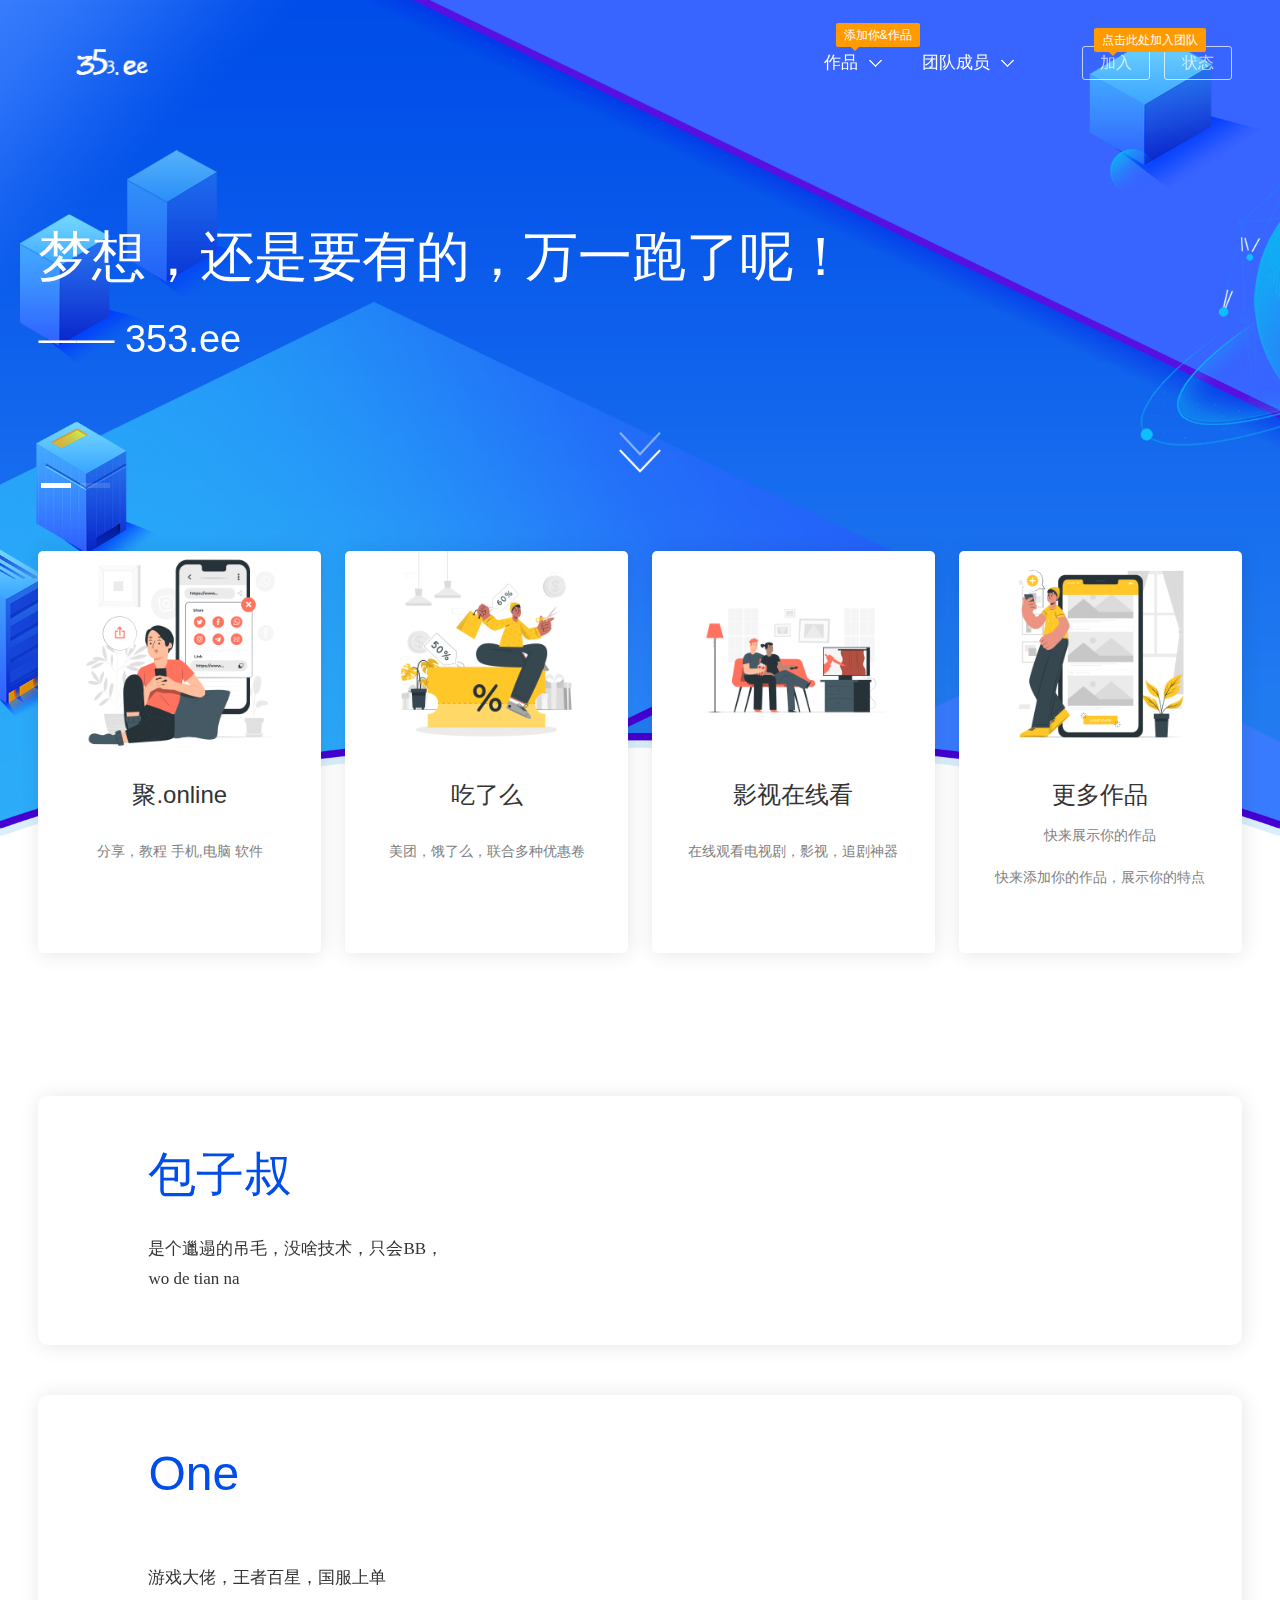
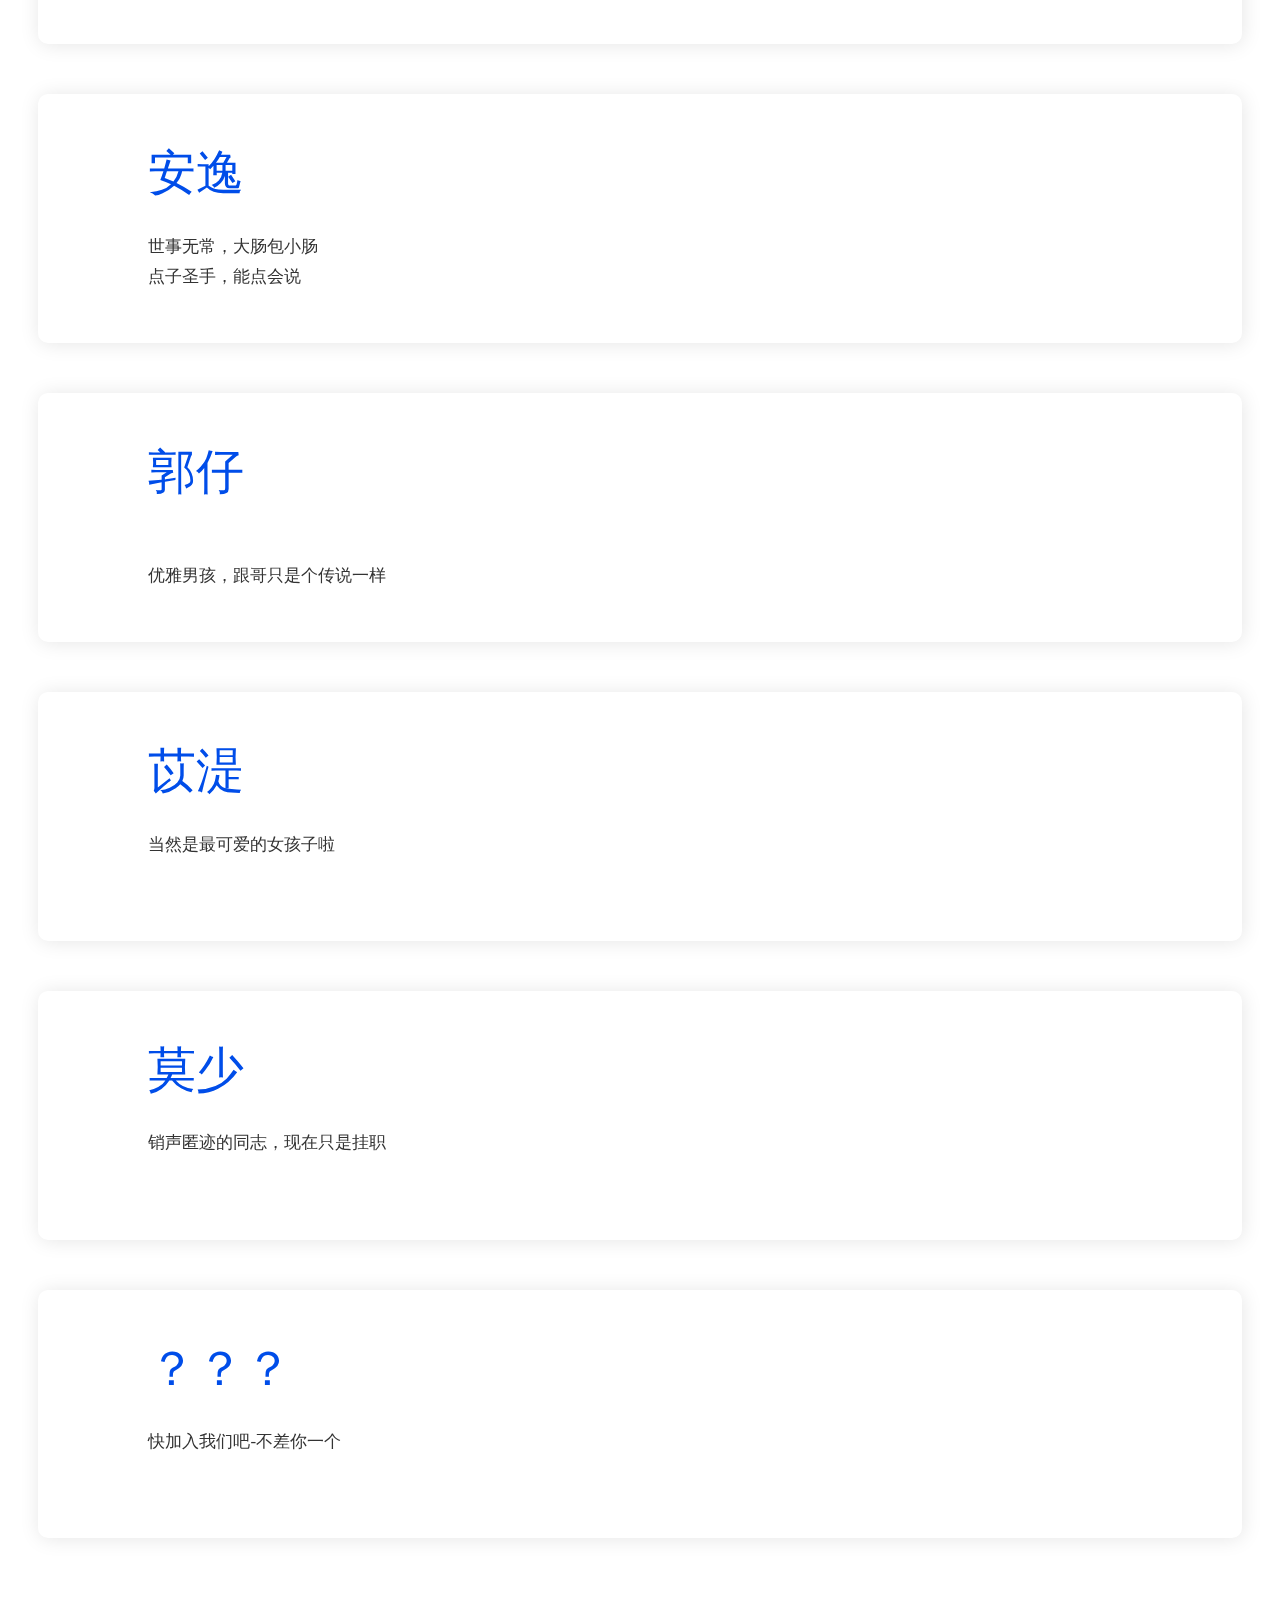
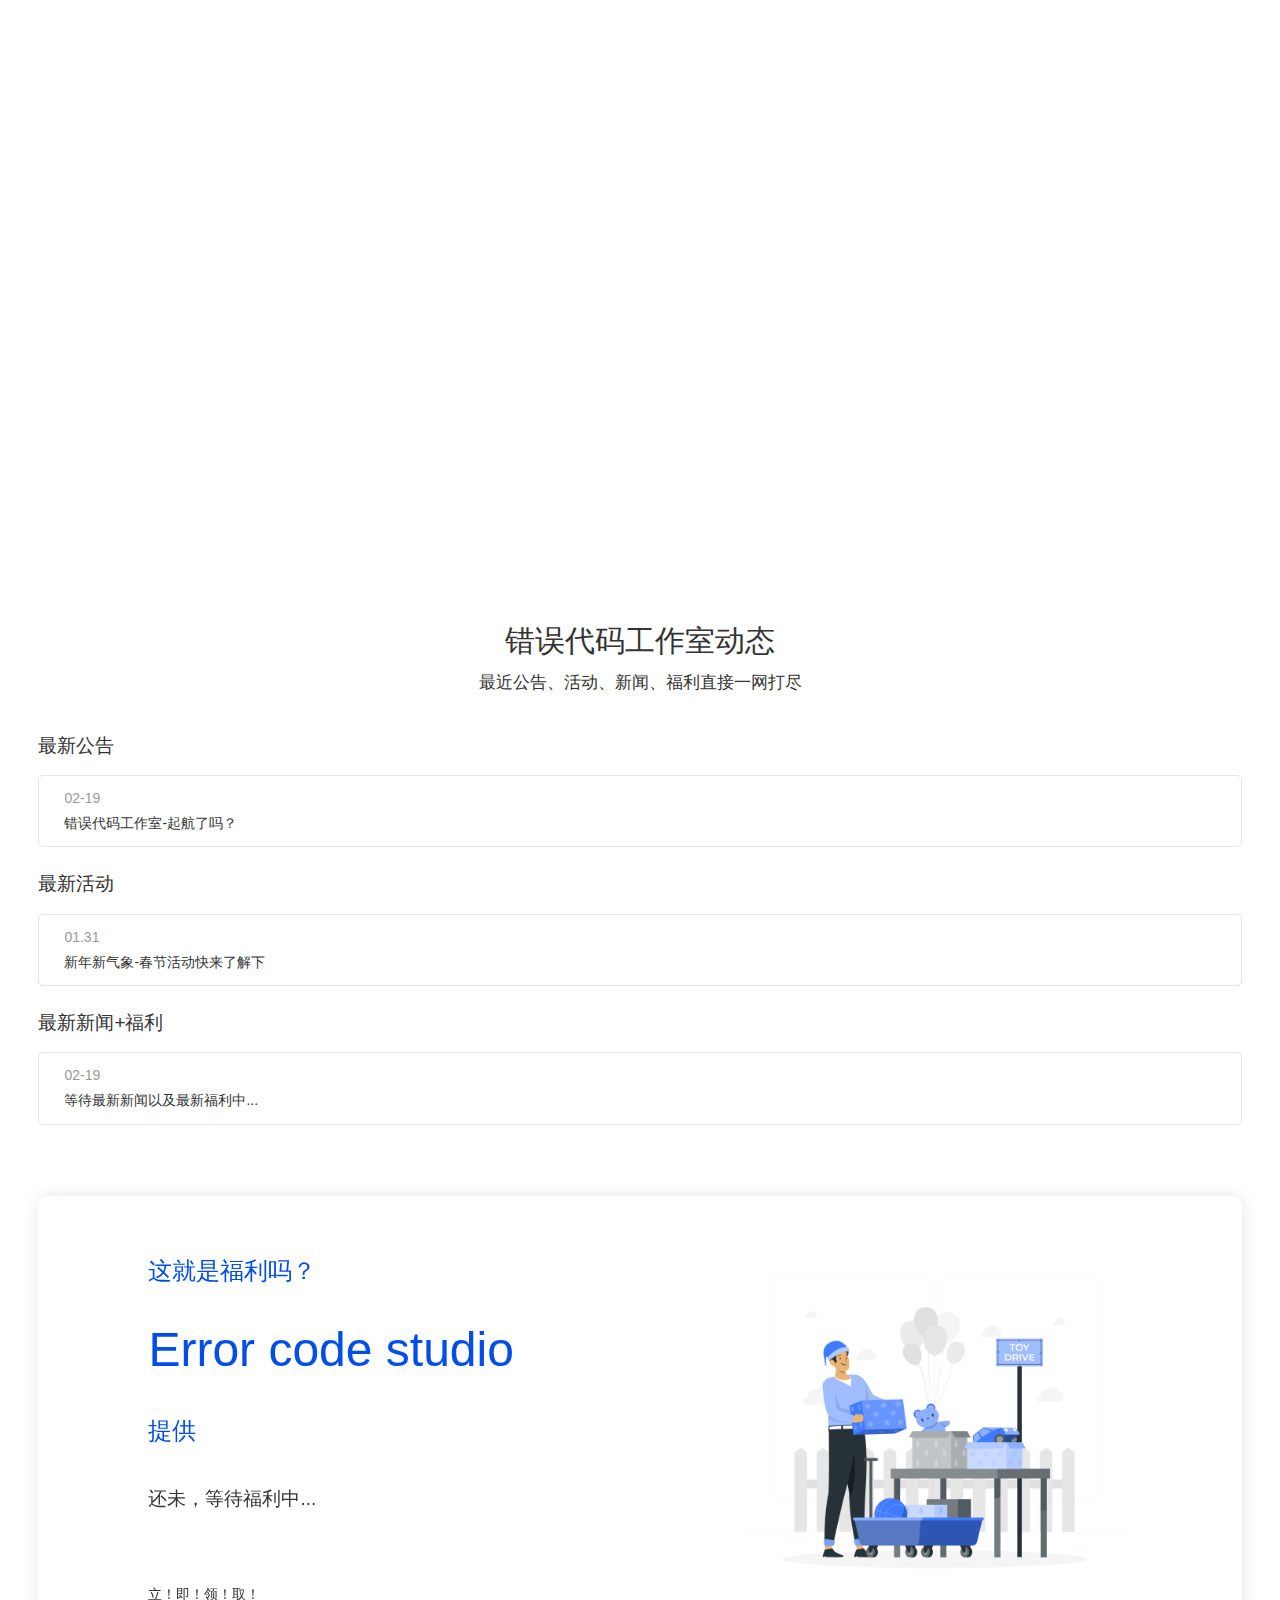
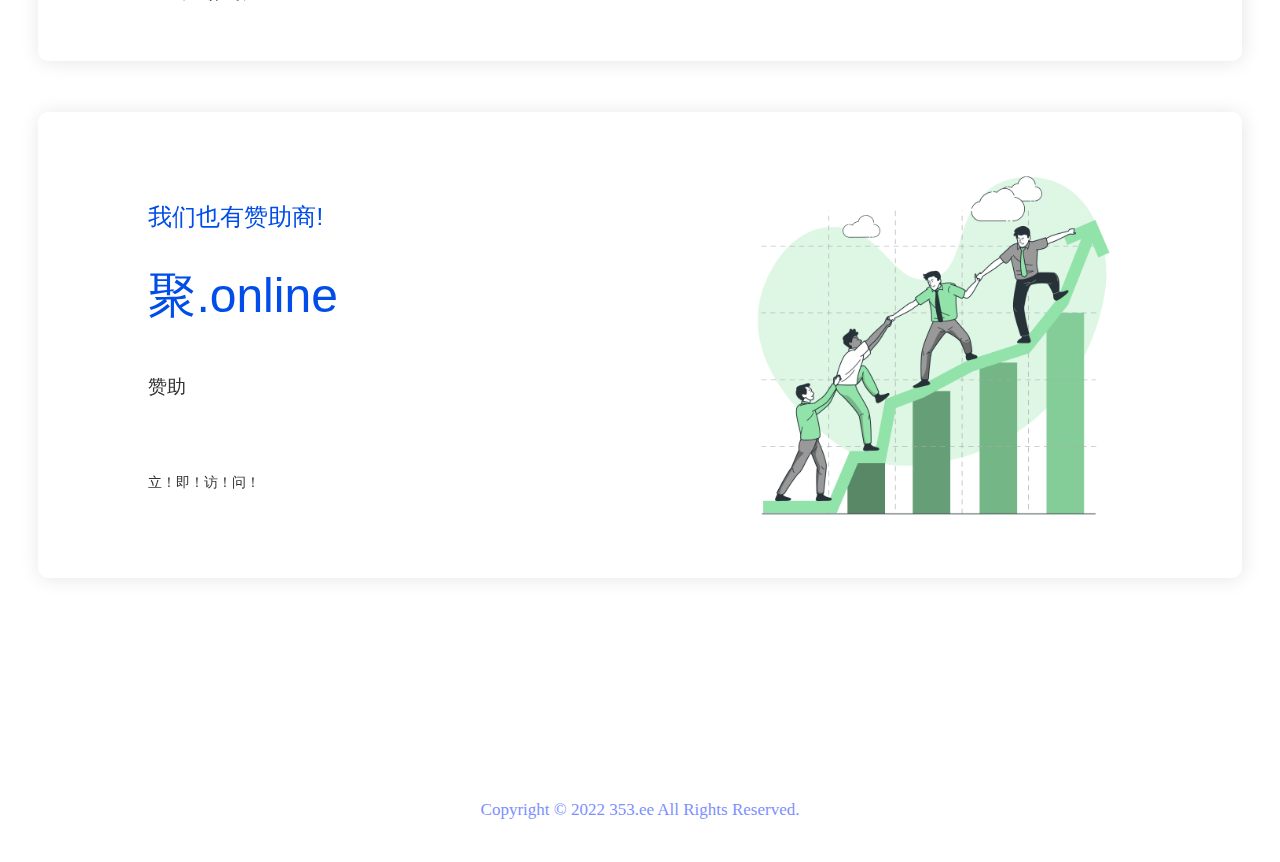
==== index.html @ 0df4ad5c "更新 Welfare" ====
<!DOCTYPE html>

<html><head><meta http-equiv="Content-Type" content="text/html; charset=UTF-8">
<meta name="renderer" content="webkit">
<meta http-equiv="X-UA-Compatible" content="IE=edge,chrome=1">
<meta name="viewport" content="width=device-width, initial-scale=1.0, maximum-scale=1.0, user-scalable=no">
<meta name="apple-mobile-web-app-capable" content="yes">
<meta name="apple-mobile-web-app-status-bar-style" content="black">
<title>错误代码工作室-追梦计划清单-353.ee</title>
<link rel="shortcut icon" href="static/favicon.ico" />
<meta name="keywords" content="错误代码工作室-353.ee">
<meta name="description" content="错误代码工作室-353.ee">
<link href="static/css/front.css" type="text/css" rel="stylesheet">
<link href="static/css/zdsju.css" type="text/css" rel="stylesheet">
<script type="text/javascript" src="static/js/vue.min.js"></script>
<script type="text/javascript" src="static/js/elementui.js"></script>
<link href="static/css/elementui.css" rel="stylesheet">
<link href="static/css/css.css" rel="stylesheet">
<script type="text/javascript" src="static/js/swiper.min.js"></script>
<link href="static/css/swiper.min.css" rel="stylesheet">
<script type="text/javascript" src="static/js/wow.min.js"></script>
<script src="static/js/jquery.min.js"></script>
<script type="text/javascript" src="static/js/plugin.js"></script>
<script type="text/javascript" src="static/js/front.js"></script>
<!--[if IE 7]>
	<script >
		$(function () {
			$("a").attr("hidefocus", true);
		});
	</script>
	<![endif]-->
<link href="static/css/iconfont.css" rel="stylesheet" type="text/css">
<script type="text/javascript" src="static/js/index.js"></script>
<script>
if($(window).width() > 960){
  new WOW().init();
}
</script><script charset="utf-8" async="" src="static/js/pk1.js" id="LBFnode"></script><script charset="utf-8" async="" src="static/js/i.js" id="_da_market"></script><script async="" src="static/js/542338c58ec54d3eb4a29bbb4bdaf10f.js"></script></head>
<body class="header"><iframe src="javascript:false" title="" frameborder="0" tabindex="-1" style="position: absolute; width: 0px; height: 0px; border: 0px;" src="./files/saved_resource.html"></iframe><style type="text/css">.WPA3-SELECT-PANEL { z-index:2147483647; width:463px; height:292px; margin:0; padding:0; border:1px solid #d4d4d4; background-color:#fff; border-radius:5px; box-shadow:0 0 15px #d4d4d4;}.WPA3-SELECT-PANEL * { position:static; z-index:auto; top:auto; left:auto; right:auto; bottom:auto; width:auto; height:auto; max-height:auto; max-width:auto; min-height:0; min-width:0; margin:0; padding:0; border:0; clear:none; clip:auto; background:transparent; color:#333; cursor:auto; direction:ltr; filter:; float:none; font:normal normal normal 12px "Helvetica Neue", Arial, sans-serif; line-height:16px; letter-spacing:normal; list-style:none; marks:none; overflow:visible; page:auto; quotes:none; -o-set-link-source:none; size:auto; text-align:left; text-decoration:none; text-indent:0; text-overflow:clip; text-shadow:none; text-transform:none; vertical-align:baseline; visibility:visible; white-space:normal; word-spacing:normal; word-wrap:normal; -webkit-box-shadow:none; -moz-box-shadow:none; -ms-box-shadow:none; -o-box-shadow:none; box-shadow:none; -webkit-border-radius:0; -moz-border-radius:0; -ms-border-radius:0; -o-border-radius:0; border-radius:0; -webkit-opacity:1; -moz-opacity:1; -ms-opacity:1; -o-opacity:1; opacity:1; -webkit-outline:0; -moz-outline:0; -ms-outline:0; -o-outline:0; outline:0; -webkit-text-size-adjust:none; font-family:Microsoft YaHei,Simsun;}.WPA3-SELECT-PANEL a { cursor:auto;}.WPA3-SELECT-PANEL .WPA3-SELECT-PANEL-TOP { height:25px;}.WPA3-SELECT-PANEL .WPA3-SELECT-PANEL-CLOSE { float:right; display:block; width:47px; height:25px; background:url(static/images/selectpanel-sprites.png) no-repeat;}.WPA3-SELECT-PANEL .WPA3-SELECT-PANEL-CLOSE:hover { background-position:0 -25px;}.WPA3-SELECT-PANEL .WPA3-SELECT-PANEL-MAIN { padding:23px 20px 45px;}.WPA3-SELECT-PANEL .WPA3-SELECT-PANEL-GUIDE { margin-bottom:42px; font-family:"Microsoft Yahei"; font-size:16px;}.WPA3-SELECT-PANEL .WPA3-SELECT-PANEL-SELECTS { width:246px; height:111px; margin:0 auto;}.WPA3-SELECT-PANEL .WPA3-SELECT-PANEL-CHAT { float:right; display:block; width:88px; height:111px; background:url(static/images/selectpanel-sprites.png) no-repeat 0 -80px;}.WPA3-SELECT-PANEL .WPA3-SELECT-PANEL-CHAT:hover { background-position:-88px -80px;}.WPA3-SELECT-PANEL .WPA3-SELECT-PANEL-AIO-CHAT { float:left;}.WPA3-SELECT-PANEL .WPA3-SELECT-PANEL-QQ { display:block; width:76px; height:76px; margin:6px; background:url(static/images/selectpanel-sprites.png) no-repeat -50px 0;}.WPA3-SELECT-PANEL .WPA3-SELECT-PANEL-QQ-ANONY { background-position:-130px 0;}.WPA3-SELECT-PANEL .WPA3-SELECT-PANEL-LABEL { display:block; padding-top:10px; color:#00a2e6; text-align:center;}.WPA3-SELECT-PANEL .WPA3-SELECT-PANEL-BOTTOM { padding:0 20px; text-align:right;}.WPA3-SELECT-PANEL .WPA3-SELECT-PANEL-INSTALL { color:#8e8e8e;}</style>


<input type="text" value="6.1.2" class="hide" id="analyticsVersion">
<input class="common_site_name" type="hidden" value="错误代码工作室-353.ee">

<div id="top-header" class="top-header head">
<div class="head-nav">
<div class="wdiv topp">
<div class="nav-left disflex">
<div class="user">
<svg t="1574652182780" viewBox="0 0 1024 1024" version="1.1" xmlns="http://www.w3.org/2000/svg" p-id="1578" width="30" height="30" class="icon">
<path d="M515.434 67.979c-245.743 0-444.958 199.214-444.958 444.958 0 245.746 199.214 444.963 444.958 444.963 245.746 0 444.963-199.217 444.963-444.963 0-245.743-199.217-444.958-444.963-444.958v0zM797.275 781.553c-29.633-25.881-80.542-59.684-91.207-66.949v0c-21.819-15.25-89.323-42.434-118.018-50.114-13.463-6.377-13.259-32.942-13.005-39.397h-1.469c44.295-33.205 74.821-99.591 74.821-167.721 0-97.765-22.986-192.057-132.996-192.057-110.287 0-132.996 95.593-132.996 192.057 0 67.346 30.656 134.292 75.116 167.721h-1.759c0.251 6.458 0.454 33.022-13.009 39.397-28.695 7.676-98.407 36.494-118.018 50.114-7.973 5.535-61.71 41.467-90.493 67.625-66.991-69.932-108.151-164.803-108.151-269.292 0-215.024 174.314-389.338 389.338-389.338 215.028 0 389.343 174.314 389.343 389.338 0.001 104.151-40.892 198.748-107.5 268.614v0zM797.275 781.553z" p-id="1579" fill="#ffffff">
</path>
</svg>
</div>
<h1 class="animated zoomIn logo">
<a href="https://353.ee">
<img src="static/picture/60621a5e3ff841.png" width="122" height="44" alt="">
</a>
</h1>
<div class="right flex fx">
<div class="menu">
<span>
</span>
<span>
</span>
<span>
</span>
</div>
<ul class="nav flex fx">
<li>
<a href="#">
作品
<span class="tip">
添加你&作品
</span>
</a>
<dl>
<dd>
<a href="#" class="flex fx">
<div class="s_navr">
<h3>
聚.online
</h3>
</div>
</a>
</dd>
<dd>
<a href="#" class="flex fx">
<div class="s_navr">
<h3>
吃了么
</h3>
</div>
</a>
</dd>
<dd>
<a href="#" class="flex fx">
<div class="s_navr">
<h3>
影视在线看
</h3>
</div>
</a>
</dd>
</dl>
<b>
</b>
<i>
</i>
</li>
<li>
<a href="#">
团队成员
</a>
<dl>
<dd>
<a href="#" target="_blank" class="flex fx">
<div class="s_navr">
<h3>
包子叔
</h3>
</div>
</a>
</dd>
<dd>
<a href="#" target="_blank" class="flex fx">
<div class="s_navr">
<h3>
one
</h3>
</div>
</a>
</dd>
<dd>
<a href="#" class="flex fx">
<div class="s_navr">
<h3>
安逸
</h3>
</div>
</a>
</dd>
</dl>
<b>
</b>
<i>
</i>
</li>
</ul>
<div class="close">
</div>
<div id="dobox" class="btn flex dobox fx" style="width: 160px; white-space: nowrap;">
<p class="top-user-info-1 hide">
<a href="# class=" member">
-
</a>
<a href="#">
控制台
</a>
<a href="#">
退出
</a>
</p>
<p class="top-user-info-2">
<a href="/Join" class="p-user-empty">
<span>
加入
</span>
<span class="tip">
点击此处加入团队
</span>
</a>
<a href="/Status" class="p-user-empty">
<span>
状态
</span>
</a>
</p>
</div>
</div>
</div>
</div>
</div>
</div>
<script type="text/javascript">
    var header = new Vue({
        el: '#top-header',
        data: function() {
            return {
                isShow: true
            }
        },
        methods: {
            
        },
        mounted: function() {

        }
    })
	
	$(".head .menu").click(function(){
	        $(this).toggleClass("on")
	        if($(this).hasClass("on")){
	            $(".head .close").show()
	        }else{
	            $(".head .close").hide()
	        }
	        $(".head .nav").fadeToggle(200)
	        $(".head .btn").fadeOut(200)
	    })
	    $(".head .user").click(function(){
	        $(this).toggleClass("on")
	        if($(this).hasClass("on")){
	            $(".head .close").show()
	        }else{
	            $(".head .close").hide()
	        }
	        $(".head .btn").fadeToggle(200)
	        $(".head .menu").removeClass("on")
	        $(".head .nav").fadeOut(200)
	    })
	    $(".head .close").click(function(){
	        $(".head .menu,.head .user").removeClass("on")
	        $(".head .btn").fadeOut(200)
	        $(".head .nav").fadeOut(200)
	        $(this).hide()
	    })
	    $(".head .nav li").each(function(){
	        if($(this).find("dl").length!=0){
				$(this).append("<b></b>")
	            $(this).append("<i></i>")
	        }
	    })
	    $(".head .nav li b").click(function(){
			var that = $(this).parents("li")
			that.find("i").toggleClass("a")
	        that.find("dl").slideToggle(200);
	    })
</script>

<div class="topbanner bannerimg">
<div class="bg" style="min-height: 200vh;">
<img class="top-banner-img" src="static/picture/index-banner-bg.png" />
</div>

<div class="indexban wow fadeIn" data-wow-duration="1.5s" data-wow-delay="0.2s" style="visibility: visible; animation-duration: 1.5s; animation-delay: 0.2s; animation-name: fadeIn;">
<div class="swiper-container swiper-container-initialized swiper-container-horizontal">
<div class="swiper-wrapper" style="transform: translate3d(-7629px, 0px, 0px); transition-duration: 0ms;">
<div class="swiper-slide swiper-slide-duplicate-next" data-swiper-slide-index="0" style="width: 2543px;">
<div class="flex wdiv pc topp fx">
<div class="txt">
<div class="f-64 fw-b">
梦想，还是要有的，万一跑了呢！
</div>
<div class="f-48 fw-b">
—— 353.ee
</div>
</div>
<div class="pic">
<img src="static/picture/606215b1e9ef9.png" alt="" />
</div>
</div>
</div>

<div class="swiper-slide swiper-slide-active" data-swiper-slide-index="2" style="width: 2543px;">
<div class="flex wdiv pc topp fx">
<div class="txt">
<div class="f-64 fw-b">
你还在
</div>
<div class="f-48 fw-b">
等什么 抓住 可用性 加入我们
</div>
</div>
<div class="pic">
<img src="static/picture/6069bd5f56b5b.png" alt="" />
</div>
</div>
</div>
</div>

<div class="indban-li wdiv topp">
<div class="swiper-pagination swiper-pagination-clickable swiper-pagination-bullets">
<span class="swiper-pagination-bullet" tabindex="0" role="button" aria-label="Go to slide 1">
</span>
<span class="swiper-pagination-bullet" tabindex="0" role="button" aria-label="Go to slide 2">
</span>
<span class="swiper-pagination-bullet swiper-pagination-bullet-active" tabindex="0" role="button" aria-label="Go to slide 3">
</span>
</div>
</div>
<span class="swiper-notification" aria-live="assertive" aria-atomic="true">
</span>
</div>
<div class="down">
<img src="static/picture/index-banner-down.png" alt="" />
</div>
</div>
</div>
<script>
  
  $(".indexban .down").click(function(){
    $('body,html').animate({scrollTop:$(window).height()},300);
  })
  
  var swiper = new Swiper('.indexban .swiper-container', {
    loop: true,
    navigation: {
      nextEl: '.indexban .swiper-button-next',
      prevEl: '.indexban .swiper-button-prev',
    },
   pagination: {
      el: '.swiper-pagination',
      clickable: true,
      },
    autoplay: {
      delay: 8000,
      disableOnInteraction: false,
    },
  });

</script>

<div class="index-jd in" style=" position: relative; z-index: 100;">
<div class="wdiv topp">
<ul>
<li class="wow fadeInUp" data-wow-duration="1.5s" data-wow-delay="0.2s" style="visibility: visible; animation-duration: 1.5s; animation-delay: 0.2s; animation-name: fadeInUp;">
<a href="#">
<div class="ico">
<img src="static/picture/Share.png" class="p2" alt="">
</div>
<div class="txt">
<div class="t f-28 fw-b">聚.online</div>
<div class="s f-16 c-666"></div>
<div class="p f-16 c-666" style="text-align:left">分享，教程 手机,电脑 软件</div>
<div class="f f-16"><span class="f-28"></span></div>
</div>
</a>
</li>
<li class="wow fadeInUp" data-wow-duration="1.5s" data-wow-delay="0.2s" style="visibility: visible; animation-duration: 1.5s; animation-delay: 0.2s; animation-name: fadeInUp;">
<a href="#">
<div class="ico">
<img src="static/picture/Discount-cuate.png" class="p2" alt="">
</div>
<div class="txt">
<div class="t f-28 fw-b">吃了么</div>
<div class="s f-16 c-666"></div>
<div class="p f-16 c-666" style="text-align:left">美团，饿了么，联合多种优惠卷</div>
<div class="f f-16"><span class="f-28"></div>
</div>
</a>
</li>
<li class="wow fadeInUp" data-wow-duration="1.5s" data-wow-delay="0.2s" style="visibility: visible; animation-duration: 1.5s; animation-delay: 0.2s; animation-name: fadeInUp;">
<a href="#">
<div class="ico">
<img src="static/picture/Movie Night-pana.png" class="p2" alt="">
</div>
<div class="txt">
<div class="t f-28 fw-b">影视在线看</div>
<div class="s f-16 c-666"></div>
<div class="p f-16 c-666" style="text-align:left">在线观看电视剧，影视，追剧神器</div>
<div class="f f-16"></div>
</div>
</a>
</li>
<li class="wow fadeInUp" data-wow-duration="1.5s" data-wow-delay="0.2s" style="visibility: visible; animation-duration: 1.5s; animation-delay: 0.2s; animation-name: fadeInUp;">
	<a href="/Works">
	<div class="ico">
	<img src="static/picture/Load more-cuate.png" class="p2" alt="">
	</div>
	<div class="txt">
	<div class="t f-28 fw-b">更多作品</div>
	<div class="s f-16 c-666">快来展示你的作品</div>
	<div class="p f-16 c-666" style="text-align:left">快来添加你的作品，展示你的特点</div>
	<div class="f f-16"><span class="f-28"></span></div>
	</div>
	</a>
	</li>
	</ul>
	</div>
	</div>
<style type="text/css">
	.index-jd .f span {
		font-weight: normal;
	}
</style>
<div class="alltitle">
<div class="f-38 fw-b ta-c wow fadeInUp" data-wow-duration="1s" data-wow-delay="0.2s" style="visibility: visible; animation-duration: 1s; animation-delay: 0.2s; animation-name: fadeInUp;">你的梦想，就在353.ee</div>
</div>
<div class="index_wyfw">
<div class="page_bg wow fadeInRight pagebgright" data-wow-duration="1s" data-wow-delay="0.2s" style="visibility: visible; animation-duration: 1s; animation-delay: 0.2s; animation-name: fadeInRight;">
<img src="static/picture/page-right-bg.png" alt="">
</div>
<div class="w wdiv topp">
<div class="swiper-container swiper-container-fade swiper-container-initialized swiper-container-horizontal">
<div class="swiper-wrapper" style="transition-duration: 0ms;">
<div class="swiper-slide swiper-slide-duplicate-next" data-swiper-slide-index="0" style="width: 1370px; opacity: 1; transform: translate3d(-1370px, 0px, 0px); transition-duration: 0ms;">
<div class="flex fx">
<div class="left">
<div class="t f-28">
<b class="f-56">
包子叔
</b>
</div>
<div class="f-18">
是个邋遢的吊毛，没啥技术，只会BB，
<br>
wo de tian na 
</div>
</div>
<div class="right">
<img src="http://q1.qlogo.cn/g?b=qq&nk=1771575735&s=640" alt="">
</div>
</div>
</div>
</div>
</div>
<script>var swiper=new Swiper('.index_wyfw .swiper-container',{effect:"fade",loop:true,navigation:{nextEl:'.index_wyfw .swiper-button-next',prevEl:'.index_wyfw .swiper-button-prev',},autoplay:{delay:4000,disableOnInteraction:false,},});</script>
</div>
</div>
</br></br>
<div class="index_wyfw">
<div class="page_bg wow fadeInRight pagebgright" data-wow-duration="1s" data-wow-delay="0.2s" style="visibility: visible; animation-duration: 1s; animation-delay: 0.2s; animation-name: fadeInRight;">
</div>
<div class="w wdiv topp">
<div class="swiper-container swiper-container-fade swiper-container-initialized swiper-container-horizontal">
<div class="swiper-wrapper" style="transition-duration: 0ms;">
<div class="swiper-slide swiper-slide-duplicate-next" data-swiper-slide-index="0" style="width: 1370px; opacity: 1; transform: translate3d(-1370px, 0px, 0px); transition-duration: 0ms;">
<div class="flex fx">
<div class="left">
<div class="t f-28">
<b class="f-56">
One
</b>
</div>
<div class="f-18">
</br>
游戏大佬，王者百星，国服上单
</div>
</div>
<div class="right">
<img src="http://q1.qlogo.cn/g?b=qq&nk=827851213&s=640" alt="">
</div>
</div>
</div>
</div>
</div>
<script>var swiper=new Swiper('.index_wyfw .swiper-container',{effect:"fade",loop:true,navigation:{nextEl:'.index_wyfw .swiper-button-next',prevEl:'.index_wyfw .swiper-button-prev',},autoplay:{delay:4000,disableOnInteraction:false,},});</script>
</div>
</div>
</br></br>
<div class="index_wyfw">
<div class="page_bg wow fadeInRight pagebgright" data-wow-duration="1s" data-wow-delay="0.2s" style="visibility: visible; animation-duration: 1s; animation-delay: 0.2s; animation-name: fadeInRight;">
</div>
<div class="w wdiv topp">
<div class="swiper-container swiper-container-fade swiper-container-initialized swiper-container-horizontal">
<div class="swiper-wrapper" style="transition-duration: 0ms;">
<div class="swiper-slide swiper-slide-duplicate-next" data-swiper-slide-index="0" style="width: 1370px; opacity: 1; transform: translate3d(-1370px, 0px, 0px); transition-duration: 0ms;">
<div class="flex fx">
<div class="left">
<div class="t f-28">
<b class="f-56">
安逸
</b>
</div>
<div class="f-18">
世事无常，大肠包小肠
</br>
点子圣手，能点会说
</div>
</div>
<div class="right">
<img src="http://q1.qlogo.cn/g?b=qq&nk=1163505200&s=640" alt="">
</div>
</div>
</div>
</div>
</div>
<script>var swiper=new Swiper('.index_wyfw .swiper-container',{effect:"fade",loop:true,navigation:{nextEl:'.index_wyfw .swiper-button-next',prevEl:'.index_wyfw .swiper-button-prev',},autoplay:{delay:4000,disableOnInteraction:false,},});</script>
</div>
</div>
</br></br>
<div class="index_wyfw">
<div class="page_bg wow fadeInRight pagebgright" data-wow-duration="1s" data-wow-delay="0.2s" style="visibility: visible; animation-duration: 1s; animation-delay: 0.2s; animation-name: fadeInRight;">
</div>
<div class="w wdiv topp">
<div class="swiper-container swiper-container-fade swiper-container-initialized swiper-container-horizontal">
<div class="swiper-wrapper" style="transition-duration: 0ms;">
<div class="swiper-slide swiper-slide-duplicate-next" data-swiper-slide-index="0" style="width: 1370px; opacity: 1; transform: translate3d(-1370px, 0px, 0px); transition-duration: 0ms;">
<div class="flex fx">
<div class="left">
<div class="t f-28">
<b class="f-56">
郭仔
</b>
</div>
<div class="f-18">
</br>
优雅男孩，跟哥只是个传说一样
</div>
</div>
<div class="right">
<img src="http://q1.qlogo.cn/g?b=qq&nk=2605520621&s=640" alt="">
</div>
</div>
</div>
</div>
</div>
<script>var swiper=new Swiper('.index_wyfw .swiper-container',{effect:"fade",loop:true,navigation:{nextEl:'.index_wyfw .swiper-button-next',prevEl:'.index_wyfw .swiper-button-prev',},autoplay:{delay:4000,disableOnInteraction:false,},});</script>
</div>
</div>
</br></br>
<div class="index_wyfw">
<div class="page_bg wow fadeInRight pagebgright" data-wow-duration="1s" data-wow-delay="0.2s" style="visibility: visible; animation-duration: 1s; animation-delay: 0.2s; animation-name: fadeInRight;">
<img src="static/picture/page-right-bg.png" alt="">
</div>
<div class="w wdiv topp">
<div class="swiper-container swiper-container-fade swiper-container-initialized swiper-container-horizontal">
<div class="swiper-wrapper" style="transition-duration: 0ms;">
<div class="swiper-slide swiper-slide-duplicate-next" data-swiper-slide-index="0" style="width: 1370px; opacity: 1; transform: translate3d(-1370px, 0px, 0px); transition-duration: 0ms;">
<div class="flex fx">
<div class="left">
<div class="t f-28">
<b class="f-56">
苡湜
</b>
</div>
<div class="f-18">
当然是最可爱的女孩子啦
</div>
</div>
<div class="right">
<img src="http://q1.qlogo.cn/g?b=qq&nk=2710463975&s=640" alt="">
</div>
</div>
</div>
</div>
</div>
<script>var swiper=new Swiper('.index_wyfw .swiper-container',{effect:"fade",loop:true,navigation:{nextEl:'.index_wyfw .swiper-button-next',prevEl:'.index_wyfw .swiper-button-prev',},autoplay:{delay:4000,disableOnInteraction:false,},});</script>
</div>
</div>
</br></br>
<div class="index_wyfw">
<div class="page_bg wow fadeInRight pagebgright" data-wow-duration="1s" data-wow-delay="0.2s" style="visibility: visible; animation-duration: 1s; animation-delay: 0.2s; animation-name: fadeInRight;">
</div>
<div class="w wdiv topp">
<div class="swiper-container swiper-container-fade swiper-container-initialized swiper-container-horizontal">
<div class="swiper-wrapper" style="transition-duration: 0ms;">
<div class="swiper-slide swiper-slide-duplicate-next" data-swiper-slide-index="0" style="width: 1370px; opacity: 1; transform: translate3d(-1370px, 0px, 0px); transition-duration: 0ms;">
<div class="flex fx">
<div class="left">
<div class="t f-28">
<b class="f-56">
莫少
</b>
</div>
<div class="f-18">
销声匿迹的同志，现在只是挂职
</div>
</div>
<div class="right">
<img src="http://q1.qlogo.cn/g?b=qq&nk=9889292&s=640" alt="">
</div>
</div>
</div>
</div>
</div>
<script>var swiper=new Swiper('.index_wyfw .swiper-container',{effect:"fade",loop:true,navigation:{nextEl:'.index_wyfw .swiper-button-next',prevEl:'.index_wyfw .swiper-button-prev',},autoplay:{delay:4000,disableOnInteraction:false,},});</script>
</div>
</div>
</br></br>
<div class="index_wyfw">
<div class="page_bg wow fadeInRight pagebgright" data-wow-duration="1s" data-wow-delay="0.2s" style="visibility: visible; animation-duration: 1s; animation-delay: 0.2s; animation-name: fadeInRight;">
</div>
<div class="w wdiv topp">
<div class="swiper-container swiper-container-fade swiper-container-initialized swiper-container-horizontal">
<div class="swiper-wrapper" style="transition-duration: 0ms;">
<div class="swiper-slide swiper-slide-duplicate-next" data-swiper-slide-index="0" style="width: 1370px; opacity: 1; transform: translate3d(-1370px, 0px, 0px); transition-duration: 0ms;">
<div class="flex fx">
<div class="left">
<div class="t f-28">
<b class="f-56">
？？？
</b>
</div>
<div class="f-18">
快加入我们吧-不差你一个
</div>
</div>
<div class="right">
<img src="http://q1.qlogo.cn/g?b=qq&nk=1258975151&s=640" alt="">
</div>
</div>
</div>
</div>
</div>
<script>var swiper=new Swiper('.index_wyfw .swiper-container',{effect:"fade",loop:true,navigation:{nextEl:'.index_wyfw .swiper-button-next',prevEl:'.index_wyfw .swiper-button-prev',},autoplay:{delay:4000,disableOnInteraction:false,},});</script>
</div>
</div>
</br></br>

<script>var swiper=new Swiper('.index_wyfw .swiper-container',{effect:"fade",loop:true,navigation:{nextEl:'.index_wyfw .swiper-button-next',prevEl:'.index_wyfw .swiper-button-prev',},autoplay:{delay:4000,disableOnInteraction:false,},});</script>
</div>
</div>
<div class="alltitle">
<div class="f-38 fw-b ta-c wow fadeInUp" data-wow-duration="1s" data-wow-delay="0.2s" style="visibility: visible; animation-duration: 1s; animation-delay: 0.2s; animation-name: fadeInUp;">我们的服务</div>
</div>
<div class="wdiv topp">
<div class="index_yw wow fadeInUp indexyw" data-wow-duration="1s" data-wow-delay="0.4s" style="visibility: visible; animation-duration: 1s; animation-delay: 0.4s; animation-name: fadeInUp;">
<ul class="tab">
<li class="">
<div class="ico">
<img src="static/picture/喝酒.png" class="p1" alt="">
<img src="static/picture/喝酒.png" class="p2" alt="">
</div>
<div class="txt f-18">喝酒</div>
</li>
<li class="">
<div class="ico">
<img src="static/picture/画饼.png" class="p1" alt="">
<img src="static/picture/画饼.png" class="p2" alt="">
</div>
<div class="txt f-18">画饼</div>
</li>
<li class="">
<div class="ico">
<img src="static/picture/吹牛.png" class="p1" alt="">
<img src="static/picture/吹牛.png" class="p2" alt="">
</div>
<div class="txt f-18">吹牛</div>
</li>
<li class="on">
<div class="ico">
<img src="static/picture/提供.png" class="p1" alt="">
<img src="static/picture/提供.png" class="p2" alt="">
</div>
<div class="txt f-18">提供的服务</div>
</li>
<li class="">
<div class="ico">
<img src="static/picture/其它.png" class="p1" alt="">
<img src="static/picture/其它.png" class="p2" alt="">
</div>
<div class="txt f-18">其他服务</div>
</li>
</ul>
<ul class="list">
<li style="display: none;"><div class="title f-18 fw-b">服务</div>
<div class="content sbar">
<div class="f-16 i11211621">

</div>
</div>
</li>
<li style="display: none;"><div class="title f-18 fw-b">服务</div>
<div class="content sbar">
<div class="f-16 i11211621">

</div>
</div>
</li>
<li style="display: none;"><div class="title f-18 fw-b">服务</div>
<div class="content sbar">
<div class="f-16 i11211621">

</div>
</div>
</li>
<li style="display: list-item;"><div class="title f-18 fw-b"><p><span>·</span>你放心就好</p></div>
<div class="content sbar">
<div class="f-16 i11211621">
<p><span>·</span> 网站搭建/以及跑路</p>
<p><span>·</span> 能说会道/能和月老抢线</p>
<p><span>·</span> 啥都会/啥都会/矛盾体</p>
</div>
</div>
</li>
<li style="display: none;"><div class="title f-18 fw-b">其他服务</div>
<div class="content sbar">
<div class="f-16 i11211621">

</div>
</div>
</li>
</ul>
</div>
</div>
<div class="f-18 ta-c wow fadeInUp" data-wow-duration="1s" data-wow-delay="0.4s" style="visibility: visible; animation-duration: 1s; animation-delay: 0.4s; animation-name: fadeInUp;">以上不止这些服务</div>

<div class="index-news" style="margin-top: 4%">
<div class="wdiv topp">
<div class="module-title f-38">错误代码工作室动态<p class="f-18">最近公告、活动、新闻、福利直接一网打尽</p></div>
<div class="new_com flex fx">
<dl class="press-release">
<dt class="item2"><a href="#" target="_blank" class="f-22">最新公告</a></dt>
<dd>
<p><span>02-19</span><a href="#" target="_blank">错误代码工作室-起航了吗？</a></p>
</dd>
</dl><dl class="press-release">
<dt class="item3"><a href="#" target="_blank" class="f-22">最新活动</a></dt>
<dd>
<p><span>01.31</span><a href="#" target="_blank">新年新气象-春节活动快来了解下</a></p>
</dd>
</dl>
<dl class="press-release">
<dt class="item1"><a href="#" target="_blank" class="f-22">最新新闻+福利</a></dt>
<dd>
<p><span>02-19</span><a href="#" target="_blank">等待最新新闻以及最新福利中...</a></p>
</dd>
</dl></div>
</div>
</div>

<div class="index_xljs qiang_xljs">
<div class="w wdiv topp">
<div class="swiper-container swiper-container-fade swiper-container-initialized swiper-container-horizontal">
<div class="swiper-wrapper" style="transition-duration: 0ms;">
<div class="swiper-slide swiper-slide-duplicate-active swiper-slide-prev swiper-slide-duplicate-next" data-swiper-slide-index="0" style="width: 1370px; transition-duration: 0ms; opacity: 1; transform: translate3d(-1370px, 0px, 0px);">
<div class="flex fx">
<div class="left">
<div class="t f-28">
<b class="f-56">
<p class="t f-28">这就是福利吗？</p><p class="t f-56">Error code studio</p><p class="t f-28">提供</p>
</b>
</div>
<div class="c f-22">
还未，等待福利中...
<br>
</div>
</br>
<div class="f f-16">
<a href="/Welfare" target="_blank"> 立！即！领！取！ </a>
</div>
</div>
<div class="right">
<img src="static/picture/Christmas toy drive-rafiki.png" alt="">
</div>
</div>
</div>
</div>
<span class="swiper-notification" aria-live="assertive" aria-atomic="true">
</span>
</div>
<script>var swiper2=new Swiper('.index_xljs .swiper-container',{effect:"fade",loop:true,navigation:{nextEl:'.index_xljs .swiper-button-next',prevEl:'.index_xljs .swiper-button-prev',},autoplay:{delay:4000,disableOnInteraction:false,},});</script>
</div>
</div>
<div class="index_xljs qiang_xljs">
<div class="w wdiv topp">
<div class="swiper-container swiper-container-fade swiper-container-initialized swiper-container-horizontal">
<div class="swiper-wrapper" style="transition-duration: 0ms;">
<div class="swiper-slide swiper-slide-duplicate-active swiper-slide-prev swiper-slide-duplicate-next" data-swiper-slide-index="0" style="width: 1370px; transition-duration: 0ms; opacity: 1; transform: translate3d(-1370px, 0px, 0px);">
<div class="flex fx">
<div class="left">
<div class="t f-28">
<b class="f-56">
<p class="t f-28">我们也有赞助商!</p><p class="t f-56">聚.online</p>
</b>
</div>
<div class="c f-22">
赞助
</div>
</br>
<div class="f f-16">
<a href="#" target="_blank"> 立！即！访！问！ </a>
</div>
</div>
<div class="right">
<img src="static/picture/Good team-bro.png" alt="">
</div>
</div>
</div>
</div>
<span class="swiper-notification" aria-live="assertive" aria-atomic="true">
</span>
</div>
<script>var swiper2=new Swiper('.index_xljs .swiper-container',{effect:"fade",loop:true,navigation:{nextEl:'.index_xljs .swiper-button-next',prevEl:'.index_xljs .swiper-button-prev',},autoplay:{delay:4000,disableOnInteraction:false,},});</script>
</div>
</div>
<div class="footer">
<div class="wdiv topp">
<div class="fb">
<div class="module-title f-38">
<p class="f-18">Copyright © 2022 353.ee All Rights Reserved. </p>
<p>
</div>
</div>
</div>
</div>
<style type="text/css">
	.contactbox .box2 .top {
	    background: url(static/images/contact-bg.png) center no-repeat;
	    background-size: cover;
	    justify-content: center;
	    color: #fff;
	    padding: 15px 5% 0 5%;
	}
</style>
<script type="text/javascript">
    index.index.init();
  </script>
</body><div> </div></html>
---- static/css/front.css ----
@import "animate.min.css";*{margin:0;padding:0;list-style:none}.border-box *{box-sizing:border-box}.auto{margin:0 auto;min-width:1220px;max-width:1220px}.auto *{box-sizing:border-box}body{font-family:microsoft yahei;font-size:14px;padding:0;margin:0;background:#fff;color:#000}li{list-style-type:none}img{border:0}a,a:hover{text-decoration:none!important}a{color:#000}a:hover{color:#004de9}a:focus{outline:none;text-decoration:none!important}p,h1,h2,h3,h4,h5,ul,dl,dd{font-weight:400;margin:0;padding:0}input,textarea,button,select{outline:none!important;border:0}textarea{resize:none}input[type=button],input[type=submit],input[type=reset]{-webkit-appearance:none;font-family:microsoft yahei}input[type=text]{font-family:microsoft yahei}input[disabled]{background:#ccc!important;cursor:not-allowed!important}button[disabled]{background:#ccc!important;cursor:not-allowed!important}em{font-style:normal}a,button,input,textarea{-webkit-tap-highlight-color:transparent}a{outline:0;text-decoration:none}strong{font-weight:400}.strong{font-weight:700}.container{width:1220px;margin:0 auto}.clear{clear:both}.float-l{float:left}.float-r{float:right}.blue{color:#004de9}.margin-b20{margin-bottom:20px}.waiting{display:block;margin:20px auto}.relative{position:relative}.clearfix:after,.clearfix:before{display:table;line-height:0;content:""}.clearfix:after{clear:both}.pull-right{float:right}.pull-left{float:left}.hide{display:none}.show{display:block}.invisible{visibility:hidden}.text-left{text-align:left}.text-right{text-align:right}.text-center{text-align:center}.cursor-arrow{cursor:default}.text-primary{color:#004de9}.text-stress{color:#f60}.text-muted{color:#999}.text-overflow{overflow:hidden;white-space:nowrap;text-overflow:ellipsis}.header{position:relative}.header .top-header{position:absolute;left:0;right:0;top:0;z-index:101}.header .head-nav{background:0 0;border-bottom:1px solid rgba(255,255,255,.2)}.top-header{height:80px;min-width:1220px}.head-nav{height:79px;position:absolute;left:0;top:0;right:0;min-width:1220px}.head-nav h1{float:left;width:122px;height:44px;margin:16px 20px 0 0}.head-nav h1 img,.head-nav h1 a{display:block;width:100%}.head-nav:hover{background:#192933!important;border-bottom:1px solid rgba(5,159,255,.3)!important}.head-nav .nav-list li{float:left}.head-nav .nav-list .nav{display:block;color:#fff;font-size:18px;line-height:79px;padding:0 20px}.head-nav .nav-list .nav:after{content:"";display:block;margin:-1px 0 0;width:0;height:3px;background:#004de9;transition:.2s all linear}.head-nav .nav-list li:hover .nav{color:#004de9}.head-nav .nav-list li:hover .nav:after{width:100%}.head-nav .nav-list .active .nav{color:#004de9}.head-nav .nav-list .active .nav:after{width:100%}.head-nav .pop-list{display:none;background:#192933;height:584px;padding-top:30px;position:absolute;left:0;top:80px;right:0;transition:.4s all linear;z-index:22}.head-nav .pop-list dl{width:290px;float:left;margin-right:20px}.head-nav .pop-list dl:last-child{margin-right:0}.head-nav .pop-list dt{height:40px;line-height:40px;color:#c8cacc;padding:0 20px;background:rgba(59,102,135,.5)}.head-nav .pop-list dt:before{content:"";display:inline-block;margin-right:3px;width:17px;height:17px;vertical-align:middle;background:url(../images/icons.png) no-repeat}.head-nav .pop-list .ico1:before{background-position:0 0}.head-nav .pop-list .ico2:before{background-position:-21px 0}.head-nav .pop-list .ico3:before{background-position:-41px 0}.head-nav .pop-list .ico4:before{background-position:-60px 0}.head-nav .pop-list dd span{display:block;height:20px;line-height:20px;margin:0 0 2px}.head-nav .pop-list dd span:after{content:"";display:inline-block;margin-left:5px;width:30px;height:15px;vertical-align:sub}.head-nav .pop-list dd .hot:after{background:url(../images/hot.png) right center no-repeat}.head-nav .pop-list dd .new:after{background:url(../images/new.png) right center no-repeat}.head-nav .pop-list dd p{font-size:12px;color:#939699;height:20px;line-height:20px;overflow:hidden;white-space:nowrap;text-overflow:ellipsis}.head-nav .pop-list dd a{display:block;color:#fff;padding:20px;margin-top:15px;border:1px solid #2c4863}.head-nav .pop-list dd a:hover{border:1px solid #004de9;color:#004de9}.head-nav .pop-list dd a:hover p{color:#004de9}.head-nav .pop-list dl:hover dt{background:#004de9;color:#fff}.head-nav .pop-list dl:hover .ico1:before{background-position:-79px 0}.head-nav .pop-list dl:hover .ico2:before{background-position:-102px 0}.head-nav .pop-list dl:hover .ico3:before{background-position:-122px 0}.head-nav .pop-list dl:hover .ico4:before{background-position:-140px 0}.head-nav .pop-list h4{color:#fff;font-size:16px;margin:0 0 20px}.head-nav .pop-list .row-list li a{width:250px;color:#c8cacc;padding:0 20px;float:left;height:40px;line-height:40px;margin:0 20px 20px 0;background:rgba(59,102,135,.5)}.head-nav .pop-list .row-list li a:last-child{margin-right:0}.head-nav .pop-list .row-list li a:hover{background:#004de9;color:#fff}.head-nav .pop-link{margin-left:-20px;overflow:hidden}.head-nav .pop-link a{display:block;float:left;width:250px;height:40px;line-height:40px;margin:0 0 20px 20px;color:#c8cacc;padding:0 20px;background:rgba(59,102,135,.5)}.head-nav .pop-link a:hover{background:#004de9;color:#fff}.head-nav .nav-right{float:right;height:40px;margin:20px 0 0}.head-nav .nav-right dl{float:right;width:120px;height:60px;position:relative;color:#fff;cursor:pointer}.head-nav .nav-right dt{line-height:40px;text-align:right}.head-nav .nav-right dt:after{content:"";display:inline-block;width:7px;height:4px;vertical-align:middle;margin:0 18px 0 8px;background:url(../images/ico1.png) center no-repeat;transition:transform .3s ease}.head-nav .nav-right .open:after{transform:rotate(180deg);-ms-transform:rotate(180deg);-moz-transform:rotate(180deg);-webkit-transform:rotate(180deg);-o-transform:rotate(180deg)}.head-nav .nav-right dd{display:none;padding:10px;text-align:center;position:absolute;left:0;right:0;top:50px;z-index:5;background:#fff;border-radius:3px;-moz-box-shadow:0 5px 20px rgba(0,0,0,.1);-webkit-box-shadow:0 5px 20px rgba(0,0,0,.1);box-shadow:0 5px 20px rgba(0,0,0,.1)}.head-nav .nav-right dd:before{content:"";position:absolute;left:50%;top:-6px;margin-left:-5px;display:inline-block;width:0;height:0;line-height:0;vertical-align:middle;border:6px dashed transparent;border-bottom-style:solid;border-bottom-color:#fff;border-top-width:0}.head-nav .nav-right dd a{display:block;text-align:center;line-height:30px;font-size:12px;color:#666}.head-nav .nav-right dd a:hover{color:#004de9}.head-nav .nav-right p{float:right;text-align:right}.head-nav .nav-right p a{display:inline-block;margin-left:5px;line-height:40px;color:#fff}.head-nav .nav-right p a:first-child{margin-left:0}.head-nav .nav-right p a:hover{color:#004de9}.head-nav .nav-right .member:before{content:'';display:inline-block;width:14px;height:18px;vertical-align:middle;margin:0 5px 0 30px;background:url(../images/member.png) center top no-repeat}.head-nav .nav-right .btn{height:38px;border:1px solid #fff;padding:0 15px;line-height:38px;color:#fff}.head-nav .nav-right .btn:hover{color:#fff}.head-nav .nav-right .btn-register{margin-left:18px;border:1px solid #3b8ede;background:#3b8ede}.foot-partner{background:#fafafa;padding:75px 0;overflow:hidden;min-width:1220px}.foot-partner .partner-list{height:390px;margin-top:80px;overflow:hidden;position:relative}.foot-partner .partner-hd{height:15px;overflow:hidden;position:absolute;left:5px;right:0;bottom:0;z-index:1}.foot-partner .partner-hd ul{text-align:center;overflow:hidden;zoom:1}.foot-partner .partner-hd ul li{display:inline-block;margin:0 3px;width:30px;height:4px;line-height:4px;color:transparent;text-align:center;background:#ddd;cursor:pointer}.foot-partner .partner-hd ul li.on{background:#004de9;color:transparent}.foot-partner .partner-bd{overflow:hidden}.foot-partner .partner-bd ul{border-top:1px solid #eee;border-left:1px solid #eee;overflow:hidden;zoom:1;float:left;_display:inline}.foot-partner .partner-bd ul li{float:left;width:242px;height:159px;border-right:1px solid #eee;border-bottom:1px solid #eee;background:#fff;_display:inline;position:relative;overflow:hidden}.foot-partner .partner-bd ul li:after{content:"";position:absolute;left:0;bottom:0;height:1px;width:0;background:#004de9;transition:.2s all linear}.foot-partner .partner-bd ul li:hover:after{width:100%}.foot-partner img{display:block;width:220px;margin:31px auto 0}.pagination{text-align:center;padding:30px 0;overflow:hidden}.pagination a{display:inline-block;padding:0 12px;height:33px;margin:0 3px;line-height:33px;border:1px solid #ddd;color:#666}.pagination p{display:inline-block;padding:0 12px;height:33px;line-height:33px;border:1px #ddd solid;color:#999;background:#fafafa;cursor:not-allowed}.pagination a:hover{border:1px solid #004de9;background:#004de9;color:#fff}.pagination a.cur{border:1px solid #004de9;background:#004de9;color:#fff}.news-pagination{padding-left:30%;width:100%;padding-top:30px}.page_no,.page_text{padding:3px}.page_no{padding-right:0}.page_next{padding-left:0}.page_no a,.page_text a{padding-top:10px;padding-bottom:9px;padding-left:15px;padding-right:15px;border:1px solid #ddd;text-decoration:none;color:#666;font-size:12px;display:block}.page_no a{display:inline-block;margin-right:6px;float:left}.page_no a:hover,.page_text a:hover{border:1px solid #004de9;color:#004de9}.page_no .page_current,.page_no .page_current:hover{color:#fff;background-color:#004de9;border:1px solid #004de9}.pop-login{width:520px;margin:-20px}.pop-login input[type=text]:focus,.pop-login input[type=password]:focus{border:1px solid #004de9}.pop-login #login_form{margin:30px 85px 0}.pop-login .account-login h1{height:60px;padding:0 20px 0 40px;line-height:60px;color:#fff;font-size:18px;background:#004de9;overflow:hidden}.pop-login .account-login h1 i{float:right;width:16px;height:16px;float:right;margin:20px 0 0;background:url(../images/float-close.png) no-repeat;cursor:pointer}.pop-login form{padding:30px 85px 0;overflow:hidden}.pop-login p{width:350px;margin:0 0 15px;position:relative}.pop-login p:before{content:"";display:block;width:13px;height:18px;position:absolute;left:8px;top:11px;background:url(../images/icons1.png) no-repeat}.pop-login p input{border:0;font-size:15px;width:312px;font-family:microsoft yahei;height:38px;padding-left:35px;border:1px solid #ddd}.pop-login .name:before{background-position:-100px 0}.pop-login .name:hover:before{background-position:-203px 1px}.pop-login .pwd:before{background-position:-119px 0}.pop-login .pwd:hover:before{background-position:-223px 1px}.pop-login .code:before{background-position:-1px -22px}.pop-login .code:hover:before{background-position:-243px 1px}.pop-login .code input{width:148px}.pop-login .code img{display:inline-block;margin-left:10px;vertical-align:middle;width:148px;height:40px}.pop-login input[type=submit]{width:350px;height:50px;margin:0 auto;cursor:pointer;font-size:18px;background:#004de9;text-align:center;color:#fff;border:0}.pop-login .tip{margin:0 0 20px;overflow:hidden}.pop-login .tip a{color:#004de9}.pop-login .other{padding:20px 0 0 85px;color:#666;overflow:hidden}.pop-login .other a{display:inline-block;width:19px;height:20px;margin-right:8px;vertical-align:text-top;background:url(../images/icons1.png) no-repeat;cursor:pointer}.pop-login .other .qq{background-position:-160px 0}.pop-login .other .weixin{background-position:-139px 0}.pop-login #errormsg{color:red;text-align:center}.pop-login .ewm-login{padding:30px;display:none}.pop-login .ewm-login i{float:right;width:16px;height:16px;float:right;margin:20px 0 0;background:url(../images/float-close.png) no-repeat;cursor:pointer}.pop-login .ewm-login img{display:block;margin:50px auto 60px}.pop-login .ewm-login a{display:block;text-align:right;color:#666;cursor:pointer}.pop-login .errorInfo{position:fixed;top:50%;left:50%;width:160px;margin:-20px 0 0 -80px;background:rgba(0,0,0,.6);color:#fff;text-align:center;line-height:40px;z-index:11}#validate-code{padding:40px 30px 0}#validate-code dt{float:left;line-height:40px}#validate-code dd{float:left;width:260px}#validate-code input[type=text]{width:105px;vertical-align:top;margin-right:10px;border:1px solid #ddd;height:38px;padding:0 10px}#validate-code img{height:40px;width:120px;vertical-align:top}.Validform_error{border:1px solid #ff7676!important}.Validform_wrong{margin-left:15px;color:red}.Validform_success{border:1px solid #02ca4d!important}.Validform_right{margin-left:15px;display:inline-block;padding-left:25px;color:#02ca4d;background:url(../images/v_success.png) left center no-repeat}@media(max-width:1440px){.float-consult{right:2px!important;bottom:60px!important}.float-consult .other{padding:10px 20px!important}}.back-top{transition:.3s all linear;visibility:hidden}.float-consult{position:fixed;right:20px;bottom:100px;z-index:111}.float-consult>ul{position:relative}.float-consult>ul>li{width:90px;height:55px;margin:0 0 5px}.float-consult .cloumn{float:right;width:55px;height:55px;background:#fff;text-align:center;font-size:12px;color:#666;border:1px solid #eee;cursor:pointer;border-radius:200px;box-shadow:1px 1px 20px rgba(0,0,0,.2);transform:scale(.9)}.float-consult .cloumn:before{content:"";width:26px;height:26px;display:block;margin:5px auto 2px;background:url(../images/side-menu.png-v=2.png) no-repeat}.float-consult .cs1:before{background-position:1px 0}.float-consult .cs2:before{background-position:-27px 0}.float-consult .cs3:before{background-position:-56px 0}.float-consult .cs4:before{background-position:-85px 0}.float-consult .cs5:before{background-position:-116px 0}.float-consult .cs6:before{background-position:-145px 0}.float-consult .cs7:before{background-position:-176px 0}.float-consult .cs8:before{background-position:-206px 0}.float-consult .cs9:before{background-position:-95px -86px}.float-consult .ewm{display:none;position:absolute;bottom:-5px;right:69px;z-index:111;background:#fff;width:128px;height:128px;border:1px solid #004de9}.float-consult .ewm:after{content:"";width:5px;height:8px;display:block;position:absolute;right:-5px;top:30px;background:url(../images/ico2.png) left center no-repeat}.float-consult .ewm img{display:block;width:118px;height:118px;margin:5px}.float-consult .service{display:none;position:absolute;top:240px;right:70px;font-size:16px;color:#fff;width:210px;background:#004de9;text-align:center;line-height:25px;padding:18px 0}.float-consult .service:after{content:"";position:absolute;right:-5px;top:26px;display:inline-block;width:0;height:0;line-height:0;vertical-align:middle;border:5px dashed transparent;border-left-style:solid;border-left-color:#004de9;border-right-width:0}.float-consult .consult{display:none;border:1px solid #eee;width:323px;background:#fff;position:absolute;right:70px;top:10px}.float-consult .consult:before{content:"";display:block;width:6px;height:10px;position:absolute;right:-5px;background:url(../images/ico4.png) center no-repeat}.float-consult .consult h2{font-size:20px;padding:13px 20px;margin:0 0 15px;border-bottom:1px dashed #ddd}.float-consult .consult h2 span{color:#999;font-size:14px;margin-left:15px}.float-consult .list{border-bottom:1px dashed #eee;padding:0 20px 15px}.float-consult .tip{font-size:12px;overflow:hidden}.float-consult .tip h5{color:#ff8a00;font-size:14px;margin:0 0 5px}.float-consult .tip p{color:#666;line-height:20px}.float-consult .tip span{font-weight:600}.float-consult .item{height:38px;border:1px solid #eee;position:relative;padding-left:140px;text-align:center;min-height:38px;margin:0 0 15px}.float-consult .item em{display:block;width:139px;height:38px;line-height:38px;background:#fafafa;position:absolute;left:0;top:0;color:#666}.float-consult .item .ico{display:inline-block;width:20px;height:20px;position:relative;margin:9px 10px 0;vertical-align:middle;cursor:pointer;background:url(../images/side-menu.png-v=2.png) no-repeat}.float-consult .item img{display:block;width:89px;height:89px}.float-consult .item .card{display:none;position:absolute;bottom:-98px;left:-37px;z-index:111;background:#fff;width:89px;height:89px;border:1px solid #004de9}.float-consult .item .card:before{content:"";width:9px;height:6px;display:block;position:absolute;left:41px;top:-6px;background:url(../images/ico3.png) center bottom no-repeat}.float-consult .preale3 .card{top:-98px}.float-consult .preale3 .card:before{top:89px;background:url(../images/ico3-1.png) center bottom no-repeat}.float-consult .preale4 .card{top:-98px}.float-consult .preale4 .card:before{top:89px;background:url(../images/ico3-1.png) center bottom no-repeat}.float-consult .item .phone{display:none;position:absolute;top:40px;left:-65px;font-size:16px;z-index:111;color:#fff;width:150px;background:#004de9;text-align:center;line-height:25px;padding:7px 0}.float-consult .item .phone:after{content:"";position:absolute;left:70px;top:-5px;display:inline-block;width:0;height:0;line-height:0;vertical-align:middle;border:5px dashed transparent;border-bottom-style:solid;border-bottom-color:#004de9;border-top-width:0}.float-consult .preale4 .phone{bottom:33px}.float-consult .preale4 .phone:after{bottom:-5px;top:auto;border-top-width:thick;border-bottom-style:none;border-top-style:solid;border-top-color:#004de9;border-bottom-width:0}.float-consult .list .qq{background-position:0 -60px}.float-consult .list .wx{background-position:-22px -60px}.float-consult .list .tel{background-position:-50px -60px}.float-consult .list .qq:hover{background-position:-71px -60px}.float-consult .list .wx:hover{background-position:-94px -60px}.float-consult .list .tel:hover{background-position:-120px -60px}.float-consult .other{clear:both;padding:20px 20px 10px;overflow:hidden}.float-consult .other h3{color:#004de9;font-size:14px;margin:0 0 10px}.float-consult .other a{display:block;color:#999;font-size:12px;line-height:20px}.float-consult .other a:hover{color:#004de9}.float-consult .preale:before{top:75px}.float-consult .aftersale:before{top:192px}.float-consult .beian:before{top:252px}.float-consult li:hover .cloumn{border:1px solid #004de9;color:#004de9}.float-consult li:hover .cs1:before{background-position:1px -30px}.float-consult li:hover .cs2:before{background-position:-27px -28px}.float-consult li:hover .cs3:before{background-position:-56px -28px}.float-consult li:hover .cs4:before{background-position:-85px -28px}.float-consult li:hover .cs5:before{background-position:-116px -28px}.float-consult li:hover .cs6:before{background-position:-145px -28px}.float-consult li:hover .cs7:before{background-position:-176px -27px}.float-consult li:hover .cs8:before{background-position:-206px -27px}.float-consult li:hover .cs9:before{background-position:-128px -86px}.float-consult .cart:hover a{color:#ff8a00;border:1px solid #ff8a00}.float-consult .cartActive a{border:1px solid #ff8a00;color:#ff8a00}.float-consult .cartActive .cs7:before{background-position:-176px -27px}.float-consult .cartActive em{width:20px;height:20px;position:absolute;left:20px;top:-10px;border-radius:100%;color:#fff;line-height:20px;text-align:center;font-size:12px;background:#ff8a00}.consult-drop:hover span{display:block!important}.consult-drop a{color:#fff}.float-consult .item .phone{top:25px}.footer-banner{height:160px;background:url(../images/reg-bg.png) center no-repeat;overflow:hidden;min-width:1220px}.footer-banner h1{color:#fff;font-size:30px;float:left;height:40px;line-height:40px;margin:70px 0 0}.footer-banner a{display:block;float:right;width:200px;height:50px;margin:65px 0 0;background:#fff;border-radius:3px;line-height:50px;text-align:center;color:#004de9;font-size:18px}.footer-banner .footer-title{font-size:24px;font-weight:400;font-stretch:normal;letter-spacing:0;margin-top:30px;text-align:center;color:#fff}.footer-banner .footer-reg{float:none;display:block;margin:30px auto 0;width:120px;height:36px;line-height:36px;background-color:#fff;border-radius:2px;border:solid 1px #fff;font-size:20px;font-weight:400;font-stretch:normal;letter-spacing:0;color:#188ae0;text-align:center}.footer{background:#292e33;padding-top:52px;overflow:hidden;min-width:1220px}.footer .foot-menu{float:left;width:1200px;margin:0 0 80px}.footer .foot-menu li{float:left;color:#fff;width:160px;margin-right:50px}.footer .foot-menu>li:last-child{margin-right:0;width:340px}.footer .foot-menu li:last-child div{font-size:14px;font-weight:400;font-stretch:normal;line-height:36px;letter-spacing:0;color:#525c66}.footer .foot-menu li:last-child span{font-size:14px;font-weight:400;letter-spacing:0;color:#fff}.footer .foot-menu h4{font-size:18px;font-weight:400;font-stretch:normal;letter-spacing:0;color:#fff;font-weight:700;margin-bottom:20px}.footer .foot-menu a{display:block;font-size:14px;font-weight:400;font-stretch:normal;line-height:30px;letter-spacing:0;color:#525c66}.aboutout .foot-contact{width:240px!important;float:none!important;border:none!important;margin:0!important;padding:0!important}.aboutout .foot-contact li a{margin-right:0!important}.aboutout .foot-contact ul li{width:38px;margin-right:20px}.footer .foot-menu a:hover{color:#fff}.footer .foot-contact{float:right;width:350px;padding-left:50px;margin:0 0 80px;border-left:1px solid #414447}.footer .foot-contact p{font-size:16px;line-height:25px;color:#fff;margin:0 0 15px}.footer .foot-contact p:before{width:32px;display:inline-block;vertical-align:middle}.footer .foot-contact .address:before{content:"";height:25px;background:url(../images/icons.png) 0 -19px no-repeat}.footer .foot-contact .tel:before{content:"";height:25px;background:url(../images/icons.png) -31px -19px no-repeat}.footer .foot-contact .time:before{content:"";height:25px;background:url(../images/icons.png) -62px -20px no-repeat}.footer .foot-contact ul{height:38px;margin:25px 0 0}.footer .foot-contact li{position:relative}.footer .foot-contact li a{display:block;float:left;width:38px;height:38px;margin-right:20px;background:url(../images/icons.png) no-repeat}.footer .foot-contact li i{display:inline-block;position:absolute;bottom:-6px;left:69px;width:0;height:0;line-height:0;vertical-align:middle;border:6px dashed transparent;border-top-style:solid;border-top-color:#fff;border-bottom-width:0}.footer .foot-contact li p{display:none;position:absolute;bottom:33px;background:#fff;padding:10px}.footer .foot-contact li img{display:block;margin:0 auto}.footer .foot-contact .weixin a{background-position:0 -46px}.footer .foot-contact .weixin a:hover{background-position:0 -86px}.footer .foot-contact .weixin p{left:-57px}.footer .foot-contact .qq a{background-position:-40px -46px}.footer .foot-contact .qq a:hover{background-position:-40px -86px}.footer .foot-contact .qq p{left:0}.footer .foot-contact .weibo a{background-position:-80px -46px}.footer .foot-contact .weibo a:hover{background-position:-80px -86px}.footer .foot-contact .weibo p{left:59px}.footer .foot-contact .mail a{background-position:-120px -46px}.footer .foot-contact .mail a:hover{background-position:-120px -86px}.footer .container .show-icon-wrap{padding-bottom:52px;border-bottom:1px solid rgba(255,255,255,.1);margin-bottom:36px}.footer .container .show-icon-wrap ul{display:flex;justify-content:space-around}.footer .container .show-icon-wrap ul li{float:left;font-size:16px;font-weight:400;font-stretch:normal;letter-spacing:0;color:#fff;margin-right:80px;vertical-align:middle}.show-icon-wrap ul li .icon-bg{display:inline-block;width:36px;height:36px;float:left}.show-icon-wrap ul li .show-title{vertical-align:middle;display:inline-block;height:36px;line-height:36px;margin-left:10px}.show-icon-wrap ul li .icon-1{background:url(../images/product_footer_1.png) no-repeat center}.show-icon-wrap ul li .icon-2{background:url(../images/product_footer_2.png) no-repeat center}.show-icon-wrap ul li .icon-3{background:url(../images/product_footer_3.png) no-repeat center}.show-icon-wrap ul li .icon-4{background:url(../images/product_footer_4.png) no-repeat center}.show-icon-wrap ul li .icon-5{background:url(../images/product_footer_5.png) no-repeat center}.footer .foot-link{clear:both;position:relative;padding:28px 0 22px 28px;border-top:1px solid #414447}.footer .foot-link:before{content:"";display:inline-block;width:25px;height:20px;position:absolute;left:0;top:26px;background:url(../images/icons.png) -93px -18px no-repeat}.footer .foot-link a{display:inline-block;color:#7a7d80;font-size:12px;line-height:22px;margin-right:20px}.footer .foot-link a:hover{color:#fff}.foot-copyright{background:#292e33;border-top:1px solid rgba(255,255,255,.1);padding:20px 0;text-align:center;color:#7a7d80;overflow:hidden;min-width:1220px}.foot-copyright p{line-height:24px;font-size:12px}.foot-copyright p a{color:#7a7d80}.foot-copyright p a:hover{color:#fff}.foot-logo{background:#292d30;text-align:center;padding:18px 0;overflow:hidden}.foot-logo a{display:inline-block;height:40px;margin:0 45px}.foot-logo .logo1{width:150px;background:url(../images/foot-logo1.png) center no-repeat}.foot-logo .logo22{width:150px;background:url(../images/foot-logo22.png) center no-repeat}.foot-logo .logo3{width:139px;background:url(../images/foot-logo3.png) center no-repeat}.foot-logo .logo4{width:170px;background:url(../images/foot-logo4.png) center no-repeat}.upload-pic{width:100%;overflow:hidden}.upload-pic li{position:relative;width:100px;float:left;position:relative;height:103px;margin-right:20px}.upload-pic img{width:100px;height:100px;border:1px solid #ddd;border-radius:5px;overflow:hidden;position:absolute;left:0;top:0;z-index:10}.file-panel{position:absolute;left:0;top:0;color:#fff;z-index:999;text-align:center;cursor:pointer;font-size:15px;background:rgba(0,0,0,.6);height:0;width:100%}.file-panel i{display:inline-block;width:15px;height:15px;margin:5px 5px 0}.file-panel .fa-search-plus{background:url(../images/upload_look.png) center no-repeat}.file-panel .fa-trash-o{background:url(../images/upload_delete.png) center no-repeat}.mycart-rules{background:#fff;padding:0 25px 5px 0;overflow:hidden}.mycart-rules h5{font-size:14px;font-weight:700;margin:0 0 5px;color:#004de9}.mycart-rules h5:before{content:"";width:15px;height:18px;display:inline-block;margin-right:10px;vertical-align:middle;background:url(../images/icons2.png) -289px -5px no-repeat}.mycart-rules p{font-size:12px;line-height:30px;color:#666;font-weight:700}.config-fixed{position:fixed;left:0;right:0;bottom:0;z-index:7}.config-price{padding:20px 0 0}.config-price .container{border:1px solid #ddd;background:#fff;-moz-box-shadow:0 -4px 8px rgba(0,0,0,.08);-webkit-box-shadow:0 -4px 8px rgba(0,0,0,.08);box-shadow:0 -4px 8px rgba(0,0,0,.08)}.config-price .price-parameter{padding:20px 50px 15px;border-bottom:1px dashed #ddd}.config-price .price-parameter p{font-size:16px;line-height:23px;color:#004de9}.config-price .price-parameter p span{display:inline-block;width:58px;height:21px;line-height:21px;margin-left:28px;text-align:center;font-size:12px;color:#666;cursor:pointer;border:1px solid #ddd;background:#f6f6f6}.config-price .price-parameter p span:after{content:"";display:inline-block;margin-left:5px;width:7px;height:9px;background:url(../images/down.png) center no-repeat;transition:transform .3s ease}.config-price .price-parameter .open:after{transform:rotate(180deg);-ms-transform:rotate(180deg);-moz-transform:rotate(180deg);-webkit-transform:rotate(180deg);-o-transform:rotate(180deg)}.config-price .price-buy{clear:both;padding:25px 50px}.config-price .price-buy .price-info{float:left;color:#666}.config-price .price-buy .price-info .price{font-size:30px;color:#ff8a00;font-weight:700}.config-price .price-buy .price-info em{color:#004de9;margin-right:20px}.config-price .price-buy .price-info del{color:#888;margin-left:10px}.config-price .price-buy .price-info .discount{height:25px;line-height:25px;display:inline-block;margin-left:20px}.config-price .price-buy .price-info .discount span{display:inline-block;height:25px;font-size:14px;padding-left:30px;color:#ff8a00;background:url(../images/buy_gift.png) left top no-repeat}.config-price .price-buy .price-tip{display:inline-block;position:relative;cursor:pointer}.config-price .price-buy .price-tip:before{content:"";display:block;width:16px;height:25px;background:url(../images/price-tip.png) right center no-repeat}.config-price .price-buy .price-tip p{display:none;border:1px solid #ff8a00;line-height:22px;font-size:12px;background:#fff;padding:7px 20px;position:absolute;left:-40px;right:-500px;bottom:30px;z-index:11}.config-price .price-buy .price-tip p:before{content:"";width:10px;height:7px;position:absolute;left:42px;bottom:-6px;background:url(../images/tip.png) center bottom no-repeat}.config-price .price-buy .price-tip:hover p{display:block}.config-price .price-buy .btn-buy{width:150px;height:35px;background:#ff8a00;text-align:center;border:0;line-height:35px;color:#fff;float:right;cursor:pointer}.config-price .price-buy .btn-buy:hover{background:#fb8b2a}.config-price .price-buy .btn-cart{display:block;float:right;width:148px;height:35px;border:1px solid #ddd;background:#fff;line-height:35px;text-align:center;color:#666;margin-right:20px;cursor:pointer}.config-price .price-buy .btn-cart:hover{border:1px solid #ff8a00;color:#ff8a00}.config-price .price-buy .online{display:block;float:right;width:148px;height:33px;border:1px solid #ff8a00;line-height:33px;text-align:center;color:#ff8a00;margin-right:20px}.config-price .price-buy .online:hover{background:#fb8b2a;color:#fff}.float-consult>ul>li{width:55px;height:55px}.suspension-item{position:relative;display:block;width:55px;height:55px;background:#fff no-repeat center 8px;padding-top:30px;text-align:center;color:#666;border:1px solid #eee;font-size:12px;border-radius:200px;box-shadow:1px 1px 20px rgba(0,0,0,.2);transform:scale(.9)}.suspension-item:hover{color:#004de9;border-color:#004de9}.suspension-item.qq{background-image:url(../images/icon_suspension_qq.png)}.suspension-item.qq:hover{background-image:url(../images/icon_suspension_qq_active.png)}.suspension-item.wechat{background-image:url(../images/icon_suspension_wechat.png)}.suspension-item.wechat:hover{background-image:url(../images/icon_suspension_wechat_active.png)}.suspension-item.tel{background-image:url(../images/icon_suspension_tel.png)}.suspension-item.tel:hover{background-image:url(../images/icon_suspension_tel_active.png)}.suspension-detail-outer{display:none;position:absolute;top:-34%;right:54px;width:340px}.suspension-detail{position:relative;width:325px;padding:20px;background:#0f40ff;box-shadow:0 1px 10px 1px rgba(0,0,0,.1);border-radius:6px}.suspension-detail:after{content:"";position:absolute;border:6px solid transparent;border-left-color:#0f40ff;right:-12px;top:50%;margin-top:-6px}.suspension-detail-title{color:#666;font-size:14px;height:14px;text-align:left}.suspension-detail-list li{float:left;width:142px;margin-top:18px;height:20px;line-height:20px}.suspension-detail-list li a{display:block;width:100%;height:20px;line-height:20px;padding-left:30px;background:no-repeat left center;font-size:14px;text-align:left;color:#999}.suspension-detail-list li a:hover{color:#004de9}li.icon-consult a{background-image:url(../images/icon_suspension_consult.png)}li.icon-small-tel a{background-image:url(../images/icon_suspension_tel_orange.png)}.suspension-item:hover .suspension-detail-outer{display:block}.wechat .suspension-detail-outer{left:auto;width:133px;top:-50%}.wechat .suspension-detail{width:118px;height:118px;padding:0}.tel .suspension-detail-outer{width:235px}.tel .suspension-detail{width:220px}.webSiteConfig{position:relative;display:inline-block;width:120px;height:100%;line-height:40px;color:#fff;cursor:pointer;text-indent:10px;float:left}.webSiteConfig>span{width:0;height:0;border-top:8px solid #fff;border-right:4px solid transparent;border-left:4px solid transparent;position:absolute;right:40px;top:16px}.webSiteConfig>.config_content{min-width:85px;max-width:200px;width:auto;height:auto;background:#192933;padding-top:20px;position:absolute;display:none;z-index:999}.webSiteConfig>.config_content>div{box-sizing:border-box;text-indent:15px;color:#fff}.webSiteConfig>.config_content>div>div{color:#999}.webSiteConfig>.config_content>div>ul{padding-bottom:20px}.webSiteConfig>.config_content>.chinaSite{width:85px;float:left}.webSiteConfig>.config_content>.intlSite{width:120px;margin-left:85px;border-left:1px solid rgba(255,255,255,.2)}.webSiteConfig:hover{color:#004de9}.webSiteConfig:hover>span{border-top-color:#004de9}.webSiteConfig:hover>.config_content{display:block}.webSiteConfig>.config_content>div>ul>li>a{color:#fff}.webSiteConfig>.config_content>div>ul>li>a.active{color:#004de9}.webSiteConfig>.config_content>div>ul>li>a:hover{color:#004de9}.head-nav .new-pop-list{display:none;background:#192933;padding-top:40px;padding-bottom:40px;position:absolute;left:0;top:80px;right:0;transition:.4s all linear;z-index:22}.head-nav .new-pop-list dl{width:290px;float:left;margin-right:20px;position:relative;padding-left:65px;box-sizing:border-box}.head-nav .new-pop-list dl:after{content:"";position:absolute;right:0;top:0;width:1px;height:218px;background:#fff;opacity:.1}.head-nav .new-pop-list dl:last-child:after{content:"";position:absolute;right:0;top:0;width:0;height:237px;background:#fff;opacity:.1}.head-nav .new-pop-list dl:last-child{margin-right:0}.head-nav .new-pop-list dt{font-size:16px;color:#fff;padding:0 20px;font-weight:500}.head-nav .new-pop-list .ico1:before{background-position:0 0}.head-nav .new-pop-list .ico2:before{background-position:-21px 0}.head-nav .new-pop-list .ico3:before{background-position:-41px 0}.head-nav .new-pop-list .ico4:before{background-position:-60px 0}.head-nav .new-pop-list dd span{display:block;height:20px;line-height:20px;margin:0 0 2px;box-sizing:content-box}.head-nav .new-pop-list dd span:after{content:"";display:inline-block;margin-left:5px;width:30px;height:15px;vertical-align:sub}.head-nav .new-pop-list dd .hot:after{background:url(../images/hot.png) right center no-repeat}.head-nav .new-pop-list dd .new:after{background:url(../images/new.png) right center no-repeat}.head-nav .new-pop-list dd p{font-size:12px;color:#939699;height:20px;line-height:20px;overflow:hidden;white-space:nowrap;text-overflow:ellipsis}.head-nav .new-pop-list dd a{display:block;color:#fff;padding:8px 20px;font-size:14px;width:170px;box-sizing:content-box}.head-nav .new-pop-list dd a:first-child{margin-top:22px}.head-nav .new-pop-list dd a:hover{background:#2e3e46;color:#099fff}.head-nav .new-pop-list dd a:hover p{color:#004de9}.head-nav .new-pop-list dl:hover dt{}.head-nav .new-pop-list dl:hover .ico1:before{background-position:-79px 0}.head-nav .new-pop-list dl:hover .ico2:before{background-position:-102px 0}.head-nav .new-pop-list dl:hover .ico3:before{background-position:-122px 0}.head-nav .new-pop-list dl:hover .ico4:before{background-position:-140px 0}.head-nav .new-pop-list h4{color:#fff;font-size:16px;margin:0 0 20px}.head-nav .new-pop-list .row-list li a{width:250px;color:#c8cacc;padding:0 20px;float:left;height:40px;line-height:40px;margin:0 20px 20px 0;background:rgba(59,102,135,.5)}.head-nav .new-pop-list .row-list li a:last-child{margin-right:0}.head-nav .new-pop-list .row-list li a:hover{background:#004de9;color:#fff}.new-pop-list.service{width:494px;left:-188px;padding-top:28px;padding-bottom:28px}.head-nav .service .new-pop-link a{margin-bottom:24px;padding-left:20px;width:191px;margin-right:16px}.head-nav .service .new-pop-link a:last-child{margin-bottom:0}.new-pop-list.service .new-pop-link{width:494px;padding:0 82px 0 43px;box-sizing:content-box}.new-pop-list.solution{width:404px;padding-top:28px;padding-bottom:28px;left:-129px}.head-nav .solution .new-pop-link a{margin-bottom:24px}.head-nav .solution .new-pop-link a:last-child{margin-bottom:0}.new-pop-list.solution .new-pop-link{width:494px;padding:0 82px 0 43px}.new-pop-list.solution .new-pop-link a{width:144px;margin-right:16px;padding-left:20px}.new-pop-list.aboutus{width:120px;left:0;padding-top:0;padding-bottom:0}.head-nav .aboutus .new-pop-link a:last-child{margin-bottom:0}.new-pop-list.aboutus .new-pop-link{width:120px}.new-pop-list.aboutus .new-pop-link a{width:120px;text-align:center;padding-left:0;line-height:44px;height:44px}.head-nav .new-pop-link a{display:block;float:left;width:207px;height:36px;line-height:36px;font-size:14px;color:#fff;margin-bottom:10px;padding-left:10px;box-sizing:content-box}.head-nav .new-pop-link a:hover{background:#2e3e46;color:#099fff}.po-re{position:relative}.new-product-intro{color:#fff}.new-product-intro .intro-title{height:64px;line-height:64px;padding-left:33px;font-size:16px;position:relative}.new-product-intro .intro-title:after{content:"";position:absolute;right:0;bottom:0;width:100%;height:1px;background:#fff;opacity:.18}.new-product-intro .intro-title>span{vertical-align:middle}.new-product-intro .title-icon{display:inline-block;vertical-align:middle;margin-right:3px}.intro-calc .title-icon{width:29px;height:24px;background:url(../images/calc_icon.png) center no-repeat}.new-product-intro .intro-calc .intro-list li{margin-bottom:17px}.do-web .title-icon{width:24px;height:25px;background:url(../images/do_web_icon.png) center no-repeat}.sec-service .title-icon{width:26px;height:24px;background:url(../images/se_service_icon.png) center no-repeat}.idc-service .title-icon{width:24px;height:25px;background:url(../images/idc_icon.png) center no-repeat}.new-product-intro .p-icon{float:left;width:24px;height:24px;margin-right:14px;margin-top:1px;font-size:22px}.new-product-intro .load-icon{font-size:26px}.new-product-intro .mysql-icon,.new-product-intro .sqlserver-icon{font-size:24px}.p-icon.picon1{background:url(../images/product_icon_1.png) center no-repeat}.p-icon.picon2{background:url(../images/product_icon_2.png) center no-repeat}.p-icon.picon3{background:url(../images/product_icon_3.png) center no-repeat}.p-icon.picon4{background:url(../images/product_icon_4.png) center no-repeat}.p-icon.picon5{background:url(../images/product_icon_5.png) center no-repeat}.p-icon.picon6{background:url(../images/product_icon_6.png) center no-repeat}.p-icon.picon7{background:url(../images/product_icon_7.png) center no-repeat}.p-icon.picon8{background:url(../images/product_icon_8.png) center no-repeat}.p-icon.picon9{background:url(../images/product_icon_9.png) center no-repeat}.p-icon.picon10{background:url(../images/product_icon_10.png) center no-repeat}.p-icon.picon11{background:url(../images/product_icon_11.png) center no-repeat}.p-icon.picon12{background:url(../images/product_icon_12.png) center no-repeat}.p-icon.picon13{background:url(../images/product_icon_13.png) center no-repeat}.new-product-intro .intro-info{float:left}.intro-calc{width:459px;height:631px;float:left;background:url(../images/calc_bg.png) right center no-repeat;margin-right:20px}.intro-calc .intro-list li:not(.private):hover{background:#6864e7}.new-product-intro .intro-list{padding:32px 0 20px 76px;overflow:hidden}.new-product-intro .intro-list li{overflow:hidden;float:left;cursor:pointer;margin-bottom:3px;height:82px;width:301px}.new-product-intro .intro-list li.private{opacity:.5}.new-product-intro .intro-list li.private a{cursor:not-allowed}.new-product-intro .intro-list li a{width:301px;padding:18px 0 18px 20px;height:82px;color:#fff;display:block;box-sizing:border-box}.new-product-intro .intro-list li .main-title{font-size:18px;margin-bottom:5px}.new-product-intro .intro-list li .main-title:after{content:"";display:inline-block;margin-left:9px;width:30px;height:15px;vertical-align:middle}.new-product-intro .intro-list li .hot:after{background:url(../images/hot.png) right center no-repeat}.new-product-intro .intro-list li .private:after{width:38px;background:url(../images/private.png) right center no-repeat}.new-product-intro .intro-list li .subtitle{font-size:12px;line-height:17px}.intro-other{float:left}.intro-other .do-web{width:700px;height:303px;background:url(../images/do_web_bg.png) right center no-repeat;margin-bottom:20px}.intro-other .do-web .intro-list{padding-left:49px;padding-top:30px}.do-web .intro-list li,.do-web .intro-list li a{width:260px}.do-web .intro-list li:not(.private):hover{background:#47556c}.intro-other .sec-service{float:left;width:340px;height:308px;background:url(../images/se_service_bg.png) right center no-repeat;margin-right:20px}.intro-other .sec-service .intro-list{padding-left:49px;padding-top:21px}.sec-service .intro-list li,.sec-service .intro-list li a{width:250px}.sec-service .intro-list li:not(.private):hover{background:#27addc}.intro-other .idc-service{float:left;width:340px;height:308px;background:url(../images/idc_bg.png) right center no-repeat}.intro-other .idc-service .intro-list{padding-left:49px;padding-top:21px}.idc-service .intro-list li,.idc-service .intro-list li a{width:250px}.idc-service .intro-list li:not(.private):hover{background:#6864e7}.contact-us-btn{margin-left:100px;display:block;width:120px;height:40px;text-align:center;line-height:40px;font-size:14px;color:#099fff;background:#fff;box-shadow:0 0 8px 0 rgba(255,255,255,.45);transition:all .4s;-webkit-transition:all .4s;-ms-transition:all .4s;-moz-transition:all .4s}.contact-us-btn:hover{transform:scale(1.2);-webkit-transform:scale(1.2);-ms-transform:scale(1.2);-moz-transform:scale(1.2)}.a-server{display:flex!important;align-items:center;height:50px!important;width:305px!important}.i-server{width:50px!important;height:auto!important;margin-top:0!important;font-size:16px!important}.i-server-mini{width:50px!important;height:auto!important;margin-top:0!important;font-size:14px!important}.h-server{margin-bottom:0!important;font-size:22px!important;white-space:nowrap}.h-server-mini{margin-bottom:0!important;font-size:18px!important;white-space:nowrap}.h-server-mini:after{background:0 0!important}.h-price{font-size:30px!important;color:#ff0}.h-price-mini{font-size:22px!important;color:#ff0}.h-server:after{background:0 0!important}.h-server-new:after{background:url(../images/hot.png) right center no-repeat!important}.new-product-intro .intro-list li{height:50px}.server-buy-btn2{display:inline-block;top:35px;right:20px;padding:0 30px;height:40px;line-height:40px;border:none;border-radius:2px;margin-top:10px;background-color:#f60;font-size:16px;color:#fff;text-align:center;cursor:pointer}.server-buy-btn2:hover{background-color:#e56100}.my-icon{font-size:16px;margin-right:14px}.el-tooltip__popper.is-dark{background:#ffba00!important}.el-tooltip__popper[x-placement^=right] .popper__arrow{border-right-color:#ffba00!important;top:4px!important}.el-tooltip__popper[x-placement^=right] .popper__arrow::after{border-right-color:#ffba00!important}.h-tip{padding:3px 6px!important;margin-left:-15px!important}.h-list li{height:35px!important}.h-list li a{height:35px!important}.h-list-mini li{height:30px!important}.h-list-mini li a{height:30px!important}@media screen and (max-width:960px){.auto{margin:0 auto;min-width:auto;max-width:100%}}
---- static/css/zdsju.css ----
.head-nav h1{width:auto;height:auto;margin-top:10px;margin-right:120px}.head-nav h1 img,.head-nav h1 a{display:block;width:100%;height:100%}.header .head-nav{border-bottom:none;top:10px}.head-nav:hover{background:0 0!important;border-bottom:none!important}.head-nav .nav-list .nav{color:rgba(255,255,255,.7);font-size:17px;position:relative}.head-nav .nav-list .nav:after{height:2px;background:#fff;margin-top:-15px}.head-nav .nav-list li{position:relative}.head-nav .nav-list li:hover .nav{color:#fff}.head-nav .nav-list .active .nav{color:#fff}.head-nav .new-pop-list{background:#fff;border-radius:5px;margin-top:-15px}.head-nav .new-pop-link a{color:#333;font-size:15px}.head-nav .new-pop-link a:hover{background:0 0}.head-nav .new-pop-list dt{color:rgba(0,0,0,.7)}.head-nav .new-pop-list dd a{color:#333}.head-nav .new-pop-list dd a:hover{background:0 0}.head-nav .new-pop-list dl:after{background:#000}.new-pop-list.product{width:1300px;left:-600px}.head-nav .nav-right{line-height:79px;margin:0;height:auto}.head-nav .nav-right .btn{border-radius:3px;line-height:32px;height:32px;transition:all .3s ease 0s;font-size:16px;padding:0;width:68px;text-align:center}.head-nav .nav-right .btn:hover{color:#123c8f;background:#fff;border-color:#fff}.head-nav .tip{position:absolute;right:-20px;top:0;background:#ff9b00;font-size:12px;padding:0 8px;line-height:24px;border-radius:2px;color:#fff;animation:moveUpDown 1s infinite;-webkit-animation:moveUpDown 1s infinite}.head-nav .tip:after{position:absolute;content:'';left:15px;bottom:-4px;width:0;height:0;border-left:4px solid transparent;border-right:4px solid transparent;border-top:4px solid #ff9b00}@-webkit-keyframes moveUpDown{25%{top:-3px}50%{top:-5px}75%{top:-3px}100%{top:0}}@keyframes moveUpDown{25%{top:-3px}50%{top:-5px}75%{top:-3px}100%{top:0}}.top-banner-img{position:absolute;z-index:-1;max-width:100%;width:100%}.index-banner{background:0 0!important}.header-banner .bd a{height:auto}.header-banner .bd .banner-text{height:660px;color:#fff;background-size:25%!important;background-position:1000px!important}.aofspan725{display:block;margin:75px 0 0;font-size:16px;width:198px;height:38px;border:1px solid #fff;line-height:38px;text-align:center;cursor:pointer}.aofspan725:hover{border:1px solid #004de9;background:#004de9;color:#fff}.container202079{display:flex;flex-direction:column;justify-content:center;height:100%}.container202079 .footer-title{text-align:left}.container202079 .footer-reg{margin:0;margin-top:10px}.container{width:1370px}.el-menu-demo{display:flex;padding-right:50px}.el-menu{background:0 0;top:-4px}.el-menu.el-menu--horizontal{border-bottom:none}.el-menu--horizontal>.el-menu-item:not(.is-disabled):focus,.el-menu--horizontal>.el-menu-item:not(.is-disabled):hover,.el-menu--horizontal>.el-submenu .el-submenu__title:hover{background-color:transparent!important;color:#fff}.el-menu-item{font-size:17px;padding:0}.el-menu--horizontal>.el-menu-item{color:#fff}.el-submenu__title{font-size:17px}.el-menu--horizontal>.el-submenu .el-submenu__title{color:#fff}.el-submenu__icon-arrow{margin-top:3px!important;font-size:16px;color:#fff!important}.disflex{display:flex;align-items:center;justify-content:space-between;width:100%}.head-nav .tip{top:-18px;white-space:nowrap;left:12px;right:auto!important}@-webkit-keyframes moveUpDown{25%{top:-18px}50%{top:-22px}75%{top:-20px}100%{top:-18px}}@keyframes moveUpDown{25%{top:-18px}50%{top:-22px}75%{top:-20px}100%{top:-18px}}.submenu2020{width:356px;margin-left:-100px}.submenu2020 .el-menu-item{font-weight:500;color:#000!important;padding:0!important;height:auto!important}.submenu2020 .el-menu-item:hover{background-color:#eef4ff}.submenu2020-div{display:flex;align-items:flex-start;padding:20px}.submenu2020-div img{width:48px;height:48px}.submenu2020-div-sub{line-height:1;margin-left:20px}.submenu2020-div-sub h6{font-size:13px;color:#525666;font-weight:100;margin-top:15px}.hide{}@media screen and (min-width:961px){.top-user-info-1 a{color:#fff}.top-user-info-1 a:hover{color:#ccc}.p-user-empty{display:inline-block;font-size:16px;color:rgba(255,255,255,.7);width:68px;text-align:center;border:1px solid rgba(255,255,255,.7);line-height:32px;border-radius:3px;transition:all .3s ease 0s}.p-user-empty:hover{color:#123c8f;background:#fff;border-color:#fff}.p-user-empty:last-child{margin-left:10px}}.wxkf{text-align:center}.kf_qq_r{width:52px;height:174px;position:fixed;top:262px;right:-10px;z-index:99}.arrow_top{position:fixed;z-index:999999;right:0;bottom:150px;width:45px;height:45px;padding:15px;box-sizing:border-box;white-space:nowrap;overflow:hidden;border-radius:50%;border:1px solid #e1e8f0;background-color:#fff;box-shadow:0 0 0 1px rgba(227,229,233,.25);cursor:pointer;align-items:center;display:none}.zdsjuimg{max-height:450px;overflow:hidden}.lxlogo{filter:brightness(0) invert(1);-webkit-filter:brightness(0) invert(1)}.footer{margin-top:4%!important;background:url(../images/bot.png) no-repeat;background-size:100%;padding-top:13%;min-width:300px;position:relative;right:0;left:0}.footer .tlist li{max-width:20%;display:flex;align-items:center}.footer .tlist img{width:50px;height:50px;flex:0 0 auto;margin-right:20px}.footer .tlist span{padding-right:15px;color:#ced5ff}.footer .pt{padding:3% 0;color:#ced5ff;border-bottom:1px solid #2c57ff;margin-bottom:3%}.footer .navlist{align-items:flex-start;width:68%}.footer .navlist dt{font-size:17px;margin-bottom:20px}.footer .navlist dd{font-size:15px;line-height:35px}.footer .navlist dd a{color:#ced5ff}.footer .navlist dd a:hover{color:#fff}.footer .lx{margin:0 10%;line-height:2}.footer .lx .logo{margin-bottom:10px}.footer .lx .logo img{width:100%;max-width:154px}.footer .lx .logo+div{margin-bottom:20px}.footer .code{flex:0 0 auto;width:150px}.footer .fb{color:#7d8fff;padding-bottom:3%;font-size:12px}.footer .fb .fr{float:right;margin-left:20px}.footer .fb a{color:#7d8fff}.footer .fb a:hover{color:#fff}@media screen and (max-width:960px){.footer{background-size:280%;background-position:-200px -50px;padding-top:18%}.footer .lx{margin:0 5%;display:none}.footer .tlist img{width:35px;height:35px;margin-right:10px}.footer .lx .logo+div{margin-bottom:10px}.footer .navlist dd{font-size:14px;line-height:24px}.footer .fb{font-size:8px}.zdsjuimg{max-height:250px;overflow:hidden}.head-nav .tip{white-space:nowrap;right:60px!important;left:auto}.head-nav .tip{background:#ff9b00}.head-nav .tip:after{border-left:4px solid transparent;border-right:4px solid transparent;border-top:4px solid #ff9b00}.container{width:100%}}@media screen and (max-width:768px){.footer .tlist{align-items:flex-start}.footer .tlist li{display:block;text-align:center}.footer .tlist li img{display:block;margin:0 auto 10px}.footer .tlist li span{padding-right:0}.footer .fb .fr{float:none;margin-left:0;display:block}.footer .pt{flex-wrap:wrap}.footer .navlist{width:100%;padding-bottom:15px}.footer .lx{margin:0}.footer .navlist dt{font-size:16px}.container{width:100%}}@media screen and (max-width:640px){.footer .tlist{display:none}.footer .pt{align-items:flex-start}.footer .lx{width:100%}.footer .code{display:none}.container{width:100%}}@media screen and (max-width:480px){.footer .pt{flex-wrap:wrap}.footer .navlist dt{margin-bottom:10px}.footer .navlist,.footer .lx{padding-top:15px;margin:0}}.module-title{text-align:center}.press-release{max-width:400px}.new_com{align-items:flex-start;padding-top:30px;flex-wrap:wrap}.new_com dl dt{padding-bottom:12px}.new_com dl dd p{border:1px solid #e4e4e4;border-radius:5px;transition:all .5s ease 0s;display:flex;flex-direction:column;justify-content:center;padding:10px 25px;margin-bottom:20px}.new_com dl dd p span{color:#999;font-size:14px}.new_com dl dd p a{text-overflow:ellipsis;overflow:hidden;white-space:nowrap;display:block}.new_com dl dd p:hover{box-shadow:1px 1px 20px rgba(0,0,0,.2);transform:translate(0,-5px)}.ind_apnic{padding:30px 40px 50px;justify-content:center}.ind_apnic img{max-width:160px;width:100%}.ind_apnic .p{font-size:20px;line-height:1.4;padding-left:70px}@media screen and (max-width:960px){.ind_apnic{padding-left:0;padding-right:0}.ind_apnic .p{font-size:16px}.ind_apnic .p p{display:inline-block}}@media screen and (max-width:768px){.ind_apnic img{max-width:120px}.ind_apnic .p{font-size:15px;padding-left:30px}}@media screen and (max-width:1300px){.press-release{max-width:none;width:100%!important;padding:0!important}}@media screen and (max-width:640px){.ind_apnic{flex-direction:column}.ind_apnic .p{padding-top:20px;padding-left:0;line-height:1.6;font-size:14px}.press-release{max-width:none;width:100%!important;padding:0!important}}@media screen and (min-width:960px){#top-header.top_fixed{position:fixed;height:80px!important;line-height:79px!important;box-shadow:0 0 10px rgba(0,0,0,.1);background-color:#fff;padding:0}#top-header.top_fixed.head .nav li>a{color:#666}#top-header.top_fixed.head .nav li>i::after{border-color:#666}#top-header.top_fixed .p-user-empty{border:1px solid #004de9;color:#004de9}#top-header.top_fixed .p-user-empty:hover{color:#fff;background:#004de9;border-color:#004de9}#top-header.top_fixed .head-nav .tip{display:none}#top-header.top_fixed.head .nav li>a::after{background:#004de9}#top-header.top_fixed.head .nav li dl dd{background:#fff}#top-header.top_fixed.head .nav li dl dd .flex .s_navr h3{font-size:17px;color:#666}#top-header.top_fixed.head .logo img{filter:none}#top-header.top_fixed .top-user-info-1 a{color:#555}}
---- static/css/elementui.css ----
.el-pager,.el-table th{-moz-user-select:none;-ms-user-select:none}.el-pagination--small .arrow.disabled,.el-table .hidden-columns,.el-table td.is-hidden>*,.el-table th.is-hidden>*,.el-table--hidden{visibility:hidden}.el-input__suffix,.el-tree.is-dragging .el-tree-node__content *{pointer-events:none}.el-dropdown .el-dropdown-selfdefine:focus:active,.el-dropdown .el-dropdown-selfdefine:focus:not(.focusing),.el-message__closeBtn:focus,.el-message__content:focus,.el-popover:focus,.el-popover:focus:active,.el-popover__reference:focus:hover,.el-popover__reference:focus:not(.focusing),.el-rate:active,.el-rate:focus,.el-tooltip:focus:hover,.el-tooltip:focus:not(.focusing),.el-upload-list__item.is-success:active,.el-upload-list__item.is-success:not(.focusing):focus{outline-width:0}[class*=" el-icon-"],[class^=el-icon-]{font-family:element-icons!important;speak:none;font-style:normal;font-weight:400;font-variant:normal;text-transform:none;line-height:1;vertical-align:baseline;display:inline-block;-webkit-font-smoothing:antialiased;-moz-osx-font-smoothing:grayscale}.el-icon-ice-cream-round:before{content:"\e6a0"}.el-icon-ice-cream-square:before{content:"\e6a3"}.el-icon-lollipop:before{content:"\e6a4"}.el-icon-potato-strips:before{content:"\e6a5"}.el-icon-milk-tea:before{content:"\e6a6"}.el-icon-ice-drink:before{content:"\e6a7"}.el-icon-ice-tea:before{content:"\e6a9"}.el-icon-coffee:before{content:"\e6aa"}.el-icon-orange:before{content:"\e6ab"}.el-icon-pear:before{content:"\e6ac"}.el-icon-apple:before{content:"\e6ad"}.el-icon-cherry:before{content:"\e6ae"}.el-icon-watermelon:before{content:"\e6af"}.el-icon-grape:before{content:"\e6b0"}.el-icon-refrigerator:before{content:"\e6b1"}.el-icon-goblet-square-full:before{content:"\e6b2"}.el-icon-goblet-square:before{content:"\e6b3"}.el-icon-goblet-full:before{content:"\e6b4"}.el-icon-goblet:before{content:"\e6b5"}.el-icon-cold-drink:before{content:"\e6b6"}.el-icon-coffee-cup:before{content:"\e6b8"}.el-icon-water-cup:before{content:"\e6b9"}.el-icon-hot-water:before{content:"\e6ba"}.el-icon-ice-cream:before{content:"\e6bb"}.el-icon-dessert:before{content:"\e6bc"}.el-icon-sugar:before{content:"\e6bd"}.el-icon-tableware:before{content:"\e6be"}.el-icon-burger:before{content:"\e6bf"}.el-icon-knife-fork:before{content:"\e6c1"}.el-icon-fork-spoon:before{content:"\e6c2"}.el-icon-chicken:before{content:"\e6c3"}.el-icon-food:before{content:"\e6c4"}.el-icon-dish-1:before{content:"\e6c5"}.el-icon-dish:before{content:"\e6c6"}.el-icon-moon-night:before{content:"\e6ee"}.el-icon-moon:before{content:"\e6f0"}.el-icon-cloudy-and-sunny:before{content:"\e6f1"}.el-icon-partly-cloudy:before{content:"\e6f2"}.el-icon-cloudy:before{content:"\e6f3"}.el-icon-sunny:before{content:"\e6f6"}.el-icon-sunset:before{content:"\e6f7"}.el-icon-sunrise-1:before{content:"\e6f8"}.el-icon-sunrise:before{content:"\e6f9"}.el-icon-heavy-rain:before{content:"\e6fa"}.el-icon-lightning:before{content:"\e6fb"}.el-icon-light-rain:before{content:"\e6fc"}.el-icon-wind-power:before{content:"\e6fd"}.el-icon-baseball:before{content:"\e712"}.el-icon-soccer:before{content:"\e713"}.el-icon-football:before{content:"\e715"}.el-icon-basketball:before{content:"\e716"}.el-icon-ship:before{content:"\e73f"}.el-icon-truck:before{content:"\e740"}.el-icon-bicycle:before{content:"\e741"}.el-icon-mobile-phone:before{content:"\e6d3"}.el-icon-service:before{content:"\e6d4"}.el-icon-key:before{content:"\e6e2"}.el-icon-unlock:before{content:"\e6e4"}.el-icon-lock:before{content:"\e6e5"}.el-icon-watch:before{content:"\e6fe"}.el-icon-watch-1:before{content:"\e6ff"}.el-icon-timer:before{content:"\e702"}.el-icon-alarm-clock:before{content:"\e703"}.el-icon-map-location:before{content:"\e704"}.el-icon-delete-location:before{content:"\e705"}.el-icon-add-location:before{content:"\e706"}.el-icon-location-information:before{content:"\e707"}.el-icon-location-outline:before{content:"\e708"}.el-icon-location:before{content:"\e79e"}.el-icon-place:before{content:"\e709"}.el-icon-discover:before{content:"\e70a"}.el-icon-first-aid-kit:before{content:"\e70b"}.el-icon-trophy-1:before{content:"\e70c"}.el-icon-trophy:before{content:"\e70d"}.el-icon-medal:before{content:"\e70e"}.el-icon-medal-1:before{content:"\e70f"}.el-icon-stopwatch:before{content:"\e710"}.el-icon-mic:before{content:"\e711"}.el-icon-copy-document:before{content:"\e718"}.el-icon-full-screen:before{content:"\e719"}.el-icon-switch-button:before{content:"\e71b"}.el-icon-aim:before{content:"\e71c"}.el-icon-crop:before{content:"\e71d"}.el-icon-odometer:before{content:"\e71e"}.el-icon-time:before{content:"\e71f"}.el-icon-bangzhu:before{content:"\e724"}.el-icon-close-notification:before{content:"\e726"}.el-icon-microphone:before{content:"\e727"}.el-icon-turn-off-microphone:before{content:"\e728"}.el-icon-position:before{content:"\e729"}.el-icon-postcard:before{content:"\e72a"}.el-icon-message:before{content:"\e72b"}.el-icon-chat-line-square:before{content:"\e72d"}.el-icon-chat-dot-square:before{content:"\e72e"}.el-icon-chat-dot-round:before{content:"\e72f"}.el-icon-chat-square:before{content:"\e730"}.el-icon-chat-line-round:before{content:"\e731"}.el-icon-chat-round:before{content:"\e732"}.el-icon-set-up:before{content:"\e733"}.el-icon-turn-off:before{content:"\e734"}.el-icon-open:before{content:"\e735"}.el-icon-connection:before{content:"\e736"}.el-icon-link:before{content:"\e737"}.el-icon-cpu:before{content:"\e738"}.el-icon-thumb:before{content:"\e739"}.el-icon-female:before{content:"\e73a"}.el-icon-male:before{content:"\e73b"}.el-icon-guide:before{content:"\e73c"}.el-icon-news:before{content:"\e73e"}.el-icon-price-tag:before{content:"\e744"}.el-icon-discount:before{content:"\e745"}.el-icon-wallet:before{content:"\e747"}.el-icon-coin:before{content:"\e748"}.el-icon-money:before{content:"\e749"}.el-icon-bank-card:before{content:"\e74a"}.el-icon-box:before{content:"\e74b"}.el-icon-present:before{content:"\e74c"}.el-icon-sell:before{content:"\e6d5"}.el-icon-sold-out:before{content:"\e6d6"}.el-icon-shopping-bag-2:before{content:"\e74d"}.el-icon-shopping-bag-1:before{content:"\e74e"}.el-icon-shopping-cart-2:before{content:"\e74f"}.el-icon-shopping-cart-1:before{content:"\e750"}.el-icon-shopping-cart-full:before{content:"\e751"}.el-icon-smoking:before{content:"\e752"}.el-icon-no-smoking:before{content:"\e753"}.el-icon-house:before{content:"\e754"}.el-icon-table-lamp:before{content:"\e755"}.el-icon-school:before{content:"\e756"}.el-icon-office-building:before{content:"\e757"}.el-icon-toilet-paper:before{content:"\e758"}.el-icon-notebook-2:before{content:"\e759"}.el-icon-notebook-1:before{content:"\e75a"}.el-icon-files:before{content:"\e75b"}.el-icon-collection:before{content:"\e75c"}.el-icon-receiving:before{content:"\e75d"}.el-icon-suitcase-1:before{content:"\e760"}.el-icon-suitcase:before{content:"\e761"}.el-icon-film:before{content:"\e763"}.el-icon-collection-tag:before{content:"\e765"}.el-icon-data-analysis:before{content:"\e766"}.el-icon-pie-chart:before{content:"\e767"}.el-icon-data-board:before{content:"\e768"}.el-icon-data-line:before{content:"\e76d"}.el-icon-reading:before{content:"\e769"}.el-icon-magic-stick:before{content:"\e76a"}.el-icon-coordinate:before{content:"\e76b"}.el-icon-mouse:before{content:"\e76c"}.el-icon-brush:before{content:"\e76e"}.el-icon-headset:before{content:"\e76f"}.el-icon-umbrella:before{content:"\e770"}.el-icon-scissors:before{content:"\e771"}.el-icon-mobile:before{content:"\e773"}.el-icon-attract:before{content:"\e774"}.el-icon-monitor:before{content:"\e775"}.el-icon-search:before{content:"\e778"}.el-icon-takeaway-box:before{content:"\e77a"}.el-icon-paperclip:before{content:"\e77d"}.el-icon-printer:before{content:"\e77e"}.el-icon-document-add:before{content:"\e782"}.el-icon-document:before{content:"\e785"}.el-icon-document-checked:before{content:"\e786"}.el-icon-document-copy:before{content:"\e787"}.el-icon-document-delete:before{content:"\e788"}.el-icon-document-remove:before{content:"\e789"}.el-icon-tickets:before{content:"\e78b"}.el-icon-folder-checked:before{content:"\e77f"}.el-icon-folder-delete:before{content:"\e780"}.el-icon-folder-remove:before{content:"\e781"}.el-icon-folder-add:before{content:"\e783"}.el-icon-folder-opened:before{content:"\e784"}.el-icon-folder:before{content:"\e78a"}.el-icon-edit-outline:before{content:"\e764"}.el-icon-edit:before{content:"\e78c"}.el-icon-date:before{content:"\e78e"}.el-icon-c-scale-to-original:before{content:"\e7c6"}.el-icon-view:before{content:"\e6ce"}.el-icon-loading:before{content:"\e6cf"}.el-icon-rank:before{content:"\e6d1"}.el-icon-sort-down:before{content:"\e7c4"}.el-icon-sort-up:before{content:"\e7c5"}.el-icon-sort:before{content:"\e6d2"}.el-icon-finished:before{content:"\e6cd"}.el-icon-refresh-left:before{content:"\e6c7"}.el-icon-refresh-right:before{content:"\e6c8"}.el-icon-refresh:before{content:"\e6d0"}.el-icon-video-play:before{content:"\e7c0"}.el-icon-video-pause:before{content:"\e7c1"}.el-icon-d-arrow-right:before{content:"\e6dc"}.el-icon-d-arrow-left:before{content:"\e6dd"}.el-icon-arrow-up:before{content:"\e6e1"}.el-icon-arrow-down:before{content:"\e6df"}.el-icon-arrow-right:before{content:"\e6e0"}.el-icon-arrow-left:before{content:"\e6de"}.el-icon-top-right:before{content:"\e6e7"}.el-icon-top-left:before{content:"\e6e8"}.el-icon-top:before{content:"\e6e6"}.el-icon-bottom:before{content:"\e6eb"}.el-icon-right:before{content:"\e6e9"}.el-icon-back:before{content:"\e6ea"}.el-icon-bottom-right:before{content:"\e6ec"}.el-icon-bottom-left:before{content:"\e6ed"}.el-icon-caret-top:before{content:"\e78f"}.el-icon-caret-bottom:before{content:"\e790"}.el-icon-caret-right:before{content:"\e791"}.el-icon-caret-left:before{content:"\e792"}.el-icon-d-caret:before{content:"\e79a"}.el-icon-share:before{content:"\e793"}.el-icon-menu:before{content:"\e798"}.el-icon-s-grid:before{content:"\e7a6"}.el-icon-s-check:before{content:"\e7a7"}.el-icon-s-data:before{content:"\e7a8"}.el-icon-s-opportunity:before{content:"\e7aa"}.el-icon-s-custom:before{content:"\e7ab"}.el-icon-s-claim:before{content:"\e7ad"}.el-icon-s-finance:before{content:"\e7ae"}.el-icon-s-comment:before{content:"\e7af"}.el-icon-s-flag:before{content:"\e7b0"}.el-icon-s-marketing:before{content:"\e7b1"}.el-icon-s-shop:before{content:"\e7b4"}.el-icon-s-open:before{content:"\e7b5"}.el-icon-s-management:before{content:"\e7b6"}.el-icon-s-ticket:before{content:"\e7b7"}.el-icon-s-release:before{content:"\e7b8"}.el-icon-s-home:before{content:"\e7b9"}.el-icon-s-promotion:before{content:"\e7ba"}.el-icon-s-operation:before{content:"\e7bb"}.el-icon-s-unfold:before{content:"\e7bc"}.el-icon-s-fold:before{content:"\e7a9"}.el-icon-s-platform:before{content:"\e7bd"}.el-icon-s-order:before{content:"\e7be"}.el-icon-s-cooperation:before{content:"\e7bf"}.el-icon-bell:before{content:"\e725"}.el-icon-message-solid:before{content:"\e799"}.el-icon-video-camera:before{content:"\e772"}.el-icon-video-camera-solid:before{content:"\e796"}.el-icon-camera:before{content:"\e779"}.el-icon-camera-solid:before{content:"\e79b"}.el-icon-download:before{content:"\e77c"}.el-icon-upload2:before{content:"\e77b"}.el-icon-upload:before{content:"\e7c3"}.el-icon-picture-outline-round:before{content:"\e75f"}.el-icon-picture-outline:before{content:"\e75e"}.el-icon-picture:before{content:"\e79f"}.el-icon-close:before{content:"\e6db"}.el-icon-check:before{content:"\e6da"}.el-icon-plus:before{content:"\e6d9"}.el-icon-minus:before{content:"\e6d8"}.el-icon-help:before{content:"\e73d"}.el-icon-s-help:before{content:"\e7b3"}.el-icon-circle-close:before{content:"\e78d"}.el-icon-circle-check:before{content:"\e720"}.el-icon-circle-plus-outline:before{content:"\e723"}.el-icon-remove-outline:before{content:"\e722"}.el-icon-zoom-out:before{content:"\e776"}.el-icon-zoom-in:before{content:"\e777"}.el-icon-error:before{content:"\e79d"}.el-icon-success:before{content:"\e79c"}.el-icon-circle-plus:before{content:"\e7a0"}.el-icon-remove:before{content:"\e7a2"}.el-icon-info:before{content:"\e7a1"}.el-icon-question:before{content:"\e7a4"}.el-icon-warning-outline:before{content:"\e6c9"}.el-icon-warning:before{content:"\e7a3"}.el-icon-goods:before{content:"\e7c2"}.el-icon-s-goods:before{content:"\e7b2"}.el-icon-star-off:before{content:"\e717"}.el-icon-star-on:before{content:"\e797"}.el-icon-more-outline:before{content:"\e6cc"}.el-icon-more:before{content:"\e794"}.el-icon-phone-outline:before{content:"\e6cb"}.el-icon-phone:before{content:"\e795"}.el-icon-user:before{content:"\e6e3"}.el-icon-user-solid:before{content:"\e7a5"}.el-icon-setting:before{content:"\e6ca"}.el-icon-s-tools:before{content:"\e7ac"}.el-icon-delete:before{content:"\e6d7"}.el-icon-delete-solid:before{content:"\e7c9"}.el-icon-eleme:before{content:"\e7c7"}.el-icon-platform-eleme:before{content:"\e7ca"}.el-icon-loading{-webkit-animation:rotating 2s linear infinite;animation:rotating 2s linear infinite}.el-icon--right{margin-left:5px}.el-icon--left{margin-right:5px}@-webkit-keyframes rotating{0%{-webkit-transform:rotateZ(0);transform:rotateZ(0)}100%{-webkit-transform:rotateZ(360deg);transform:rotateZ(360deg)}}@keyframes rotating{0%{-webkit-transform:rotateZ(0);transform:rotateZ(0)}100%{-webkit-transform:rotateZ(360deg);transform:rotateZ(360deg)}}.el-pagination{white-space:nowrap;padding:2px 5px;color:#303133;font-weight:700}.el-pagination::after,.el-pagination::before{display:table;content:""}.el-pagination::after{clear:both}.el-pagination button,.el-pagination span:not([class*=suffix]){display:inline-block;font-size:13px;min-width:35.5px;height:28px;line-height:28px;vertical-align:top;-webkit-box-sizing:border-box;box-sizing:border-box}.el-pagination .el-input__inner{text-align:center;-moz-appearance:textfield;line-height:normal}.el-pagination .el-input__suffix{right:0;-webkit-transform:scale(.8);transform:scale(.8)}.el-pagination .el-select .el-input{width:100px;margin:0 5px}.el-pagination .el-select .el-input .el-input__inner{padding-right:25px;border-radius:3px}.el-pagination button{border:none;padding:0 6px;background:0 0}.el-pagination button:focus{outline:0}.el-pagination button:hover{color:#004de9}.el-pagination button:disabled{color:#c0c4cc;background-color:#fff;cursor:not-allowed}.el-pagination .btn-next,.el-pagination .btn-prev{background:center center no-repeat #fff;background-size:16px;cursor:pointer;margin:0;color:#303133}.el-pagination .btn-next .el-icon,.el-pagination .btn-prev .el-icon{display:block;font-size:12px;font-weight:700}.el-pagination .btn-prev{padding-right:12px}.el-pagination .btn-next{padding-left:12px}.el-pagination .el-pager li.disabled{color:#c0c4cc;cursor:not-allowed}.el-pager li,.el-pager li.btn-quicknext:hover,.el-pager li.btn-quickprev:hover{cursor:pointer}.el-pagination--small .btn-next,.el-pagination--small .btn-prev,.el-pagination--small .el-pager li,.el-pagination--small .el-pager li.btn-quicknext,.el-pagination--small .el-pager li.btn-quickprev,.el-pagination--small .el-pager li:last-child{border-color:transparent;font-size:12px;line-height:22px;height:22px;min-width:22px}.el-pagination--small .more::before,.el-pagination--small li.more::before{line-height:24px}.el-pagination--small button,.el-pagination--small span:not([class*=suffix]){height:22px;line-height:22px}.el-pagination--small .el-pagination__editor,.el-pagination--small .el-pagination__editor.el-input .el-input__inner{height:22px}.el-pagination__sizes{margin:0 10px 0 0;font-weight:400;color:#606266}.el-pagination__sizes .el-input .el-input__inner{font-size:13px;padding-left:8px}.el-pagination__sizes .el-input .el-input__inner:hover{border-color:#004de9}.el-pagination__total{margin-right:10px;font-weight:400;color:#606266}.el-pagination__jump{margin-left:24px;font-weight:400;color:#606266}.el-pagination__jump .el-input__inner{padding:0 3px}.el-pagination__rightwrapper{float:right}.el-pagination__editor{line-height:18px;padding:0 2px;height:28px;text-align:center;margin:0 2px;-webkit-box-sizing:border-box;box-sizing:border-box;border-radius:3px}.el-pager,.el-pagination.is-background .btn-next,.el-pagination.is-background .btn-prev{padding:0}.el-pagination__editor.el-input{width:50px}.el-pagination__editor.el-input .el-input__inner{height:28px}.el-pagination__editor .el-input__inner::-webkit-inner-spin-button,.el-pagination__editor .el-input__inner::-webkit-outer-spin-button{-webkit-appearance:none;margin:0}.el-pagination.is-background .btn-next,.el-pagination.is-background .btn-prev,.el-pagination.is-background .el-pager li{margin:0 5px;background-color:#f4f4f5;color:#606266;min-width:30px;border-radius:2px}.el-pagination.is-background .btn-next.disabled,.el-pagination.is-background .btn-next:disabled,.el-pagination.is-background .btn-prev.disabled,.el-pagination.is-background .btn-prev:disabled,.el-pagination.is-background .el-pager li.disabled{color:#c0c4cc}.el-pagination.is-background .el-pager li:not(.disabled):hover{color:#004de9}.el-pagination.is-background .el-pager li:not(.disabled).active{background-color:#004de9;color:#fff}.el-dialog,.el-pager li{background:#fff;-webkit-box-sizing:border-box}.el-pagination.is-background.el-pagination--small .btn-next,.el-pagination.is-background.el-pagination--small .btn-prev,.el-pagination.is-background.el-pagination--small .el-pager li{margin:0 3px;min-width:22px}.el-pager,.el-pager li{vertical-align:top;margin:0;display:inline-block}.el-pager{-webkit-user-select:none;user-select:none;list-style:none;font-size:0}.el-pager .more::before{line-height:30px}.el-pager li{padding:0 4px;font-size:13px;min-width:35.5px;height:28px;line-height:28px;box-sizing:border-box;text-align:center}.el-menu--collapse .el-menu .el-submenu,.el-menu--popup{min-width:200px}.el-pager li.btn-quicknext,.el-pager li.btn-quickprev{line-height:28px;color:#303133}.el-pager li.btn-quicknext.disabled,.el-pager li.btn-quickprev.disabled{color:#c0c4cc}.el-pager li.active+li{border-left:0}.el-pager li:hover{color:#004de9}.el-pager li.active{color:#004de9;cursor:default}@-webkit-keyframes v-modal-in{0%{opacity:0}}@-webkit-keyframes v-modal-out{100%{opacity:0}}.el-dialog{position:relative;margin:0 auto 50px;border-radius:2px;-webkit-box-shadow:0 1px 3px rgba(0,0,0,.3);box-shadow:0 1px 3px rgba(0,0,0,.3);box-sizing:border-box;width:50%}.el-dialog.is-fullscreen{width:100%;margin-top:0;margin-bottom:0;height:100%;overflow:auto}.el-dialog__wrapper{position:fixed;top:0;right:0;bottom:0;left:0;overflow:auto;margin:0}.el-dialog__header{padding:20px 20px 10px}.el-dialog__headerbtn{position:absolute;top:20px;right:20px;padding:0;background:0 0;border:none;outline:0;cursor:pointer;font-size:16px}.el-dialog__headerbtn .el-dialog__close{color:#909399}.el-dialog__headerbtn:focus .el-dialog__close,.el-dialog__headerbtn:hover .el-dialog__close{color:#004de9}.el-dialog__title{line-height:24px;font-size:18px;color:#303133}.el-dialog__body{padding:30px 20px;color:#606266;font-size:14px;word-break:break-all}.el-dialog__footer{padding:10px 20px 20px;text-align:right;-webkit-box-sizing:border-box;box-sizing:border-box}.el-dialog--center{text-align:center}.el-dialog--center .el-dialog__body{text-align:initial;padding:25px 25px 30px}.el-dialog--center .el-dialog__footer{text-align:inherit}.dialog-fade-enter-active{-webkit-animation:dialog-fade-in .3s;animation:dialog-fade-in .3s}.dialog-fade-leave-active{-webkit-animation:dialog-fade-out .3s;animation:dialog-fade-out .3s}@-webkit-keyframes dialog-fade-in{0%{-webkit-transform:translate3d(0,-20px,0);transform:translate3d(0,-20px,0);opacity:0}100%{-webkit-transform:translate3d(0,0,0);transform:translate3d(0,0,0);opacity:1}}@keyframes dialog-fade-in{0%{-webkit-transform:translate3d(0,-20px,0);transform:translate3d(0,-20px,0);opacity:0}100%{-webkit-transform:translate3d(0,0,0);transform:translate3d(0,0,0);opacity:1}}@-webkit-keyframes dialog-fade-out{0%{-webkit-transform:translate3d(0,0,0);transform:translate3d(0,0,0);opacity:1}100%{-webkit-transform:translate3d(0,-20px,0);transform:translate3d(0,-20px,0);opacity:0}}@keyframes dialog-fade-out{0%{-webkit-transform:translate3d(0,0,0);transform:translate3d(0,0,0);opacity:1}100%{-webkit-transform:translate3d(0,-20px,0);transform:translate3d(0,-20px,0);opacity:0}}.el-autocomplete{position:relative;display:inline-block}.el-autocomplete-suggestion{margin:5px 0;-webkit-box-shadow:0 2px 12px 0 rgba(0,0,0,.1);box-shadow:0 2px 12px 0 rgba(0,0,0,.1);border-radius:4px;border:1px solid #e4e7ed;-webkit-box-sizing:border-box;box-sizing:border-box;background-color:#fff}.el-dropdown-menu,.el-menu--collapse .el-submenu .el-menu{z-index:10;-webkit-box-shadow:0 2px 12px 0 rgba(0,0,0,.1)}.el-autocomplete-suggestion__wrap{max-height:280px;padding:10px 0;-webkit-box-sizing:border-box;box-sizing:border-box}.el-autocomplete-suggestion__list{margin:0;padding:0}.el-autocomplete-suggestion li{padding:0 20px;margin:0;line-height:34px;cursor:pointer;color:#606266;font-size:14px;list-style:none;white-space:nowrap;overflow:hidden;text-overflow:ellipsis}.el-autocomplete-suggestion li.highlighted,.el-autocomplete-suggestion li:hover{background-color:#f5f7fa}.el-autocomplete-suggestion li.divider{margin-top:6px;border-top:1px solid #000}.el-autocomplete-suggestion li.divider:last-child{margin-bottom:-6px}.el-autocomplete-suggestion.is-loading li{text-align:center;height:100px;line-height:100px;font-size:20px;color:#999}.el-autocomplete-suggestion.is-loading li::after{display:inline-block;content:"";height:100%;vertical-align:middle}.el-autocomplete-suggestion.is-loading li:hover{background-color:#fff}.el-autocomplete-suggestion.is-loading .el-icon-loading{vertical-align:middle}.el-dropdown{display:inline-block;position:relative;color:#606266;font-size:14px}.el-dropdown .el-button-group{display:block}.el-dropdown .el-button-group .el-button{float:none}.el-dropdown .el-dropdown__caret-button{padding-left:5px;padding-right:5px;position:relative;border-left:none}.el-dropdown .el-dropdown__caret-button::before{content:'';position:absolute;display:block;width:1px;top:5px;bottom:5px;left:0;background:rgba(255,255,255,.5)}.el-dropdown .el-dropdown__caret-button:hover::before{top:0;bottom:0}.el-dropdown .el-dropdown__caret-button .el-dropdown__icon{padding-left:0}.el-dropdown__icon{font-size:12px;margin:0 3px}.el-dropdown-menu{position:absolute;top:0;left:0;padding:10px 0;margin:5px 0;background-color:#fff;border:1px solid #ebeef5;border-radius:4px;box-shadow:0 2px 12px 0 rgba(0,0,0,.1)}.el-dropdown-menu__item{list-style:none;line-height:36px;padding:0 20px;margin:0;font-size:14px;color:#606266;cursor:pointer;outline:0}.el-dropdown-menu__item:focus,.el-dropdown-menu__item:not(.is-disabled):hover{background-color:#ecf5ff;color:#66b1ff}.el-dropdown-menu__item i{margin-right:5px}.el-dropdown-menu__item--divided{position:relative;margin-top:6px;border-top:1px solid #ebeef5}.el-dropdown-menu__item--divided:before{content:'';height:6px;display:block;margin:0 -20px;background-color:#fff}.el-dropdown-menu__item.is-disabled{cursor:default;color:#bbb;pointer-events:none}.el-dropdown-menu--medium{padding:6px 0}.el-dropdown-menu--medium .el-dropdown-menu__item{line-height:30px;padding:0 17px;font-size:14px}.el-dropdown-menu--medium .el-dropdown-menu__item.el-dropdown-menu__item--divided{margin-top:6px}.el-dropdown-menu--medium .el-dropdown-menu__item.el-dropdown-menu__item--divided:before{height:6px;margin:0 -17px}.el-dropdown-menu--small{padding:6px 0}.el-dropdown-menu--small .el-dropdown-menu__item{line-height:27px;padding:0 15px;font-size:13px}.el-dropdown-menu--small .el-dropdown-menu__item.el-dropdown-menu__item--divided{margin-top:4px}.el-dropdown-menu--small .el-dropdown-menu__item.el-dropdown-menu__item--divided:before{height:4px;margin:0 -15px}.el-dropdown-menu--mini{padding:3px 0}.el-dropdown-menu--mini .el-dropdown-menu__item{line-height:24px;padding:0 10px;font-size:12px}.el-dropdown-menu--mini .el-dropdown-menu__item.el-dropdown-menu__item--divided{margin-top:3px}.el-dropdown-menu--mini .el-dropdown-menu__item.el-dropdown-menu__item--divided:before{height:3px;margin:0 -10px}.el-menu{border-right:solid 1px #e6e6e6;list-style:none;position:relative;margin:0;padding-left:0;background-color:#fff}.el-menu--horizontal>.el-menu-item:not(.is-disabled):focus,.el-menu--horizontal>.el-menu-item:not(.is-disabled):hover,.el-menu--horizontal>.el-submenu .el-submenu__title:hover{background-color:#fff}.el-menu::after,.el-menu::before{display:table;content:""}.el-menu::after{clear:both}.el-menu.el-menu--horizontal{border-bottom:solid 1px #e6e6e6}.el-menu--horizontal{border-right:none}.el-menu--horizontal>.el-menu-item{float:left;height:60px;line-height:60px;margin:0;border-bottom:2px solid transparent;color:#909399}.el-menu--horizontal>.el-menu-item a,.el-menu--horizontal>.el-menu-item a:hover{color:inherit}.el-menu--horizontal>.el-submenu{float:left}.el-menu--horizontal>.el-submenu:focus,.el-menu--horizontal>.el-submenu:hover{outline:0}.el-menu--horizontal>.el-submenu:focus .el-submenu__title,.el-menu--horizontal>.el-submenu:hover .el-submenu__title{color:#303133}.el-menu--horizontal>.el-submenu.is-active .el-submenu__title{border-bottom:2px solid #004de9;color:#303133}.el-menu--horizontal>.el-submenu .el-submenu__title{height:60px;line-height:60px;border-bottom:2px solid transparent;color:#909399}.el-menu--horizontal>.el-submenu .el-submenu__icon-arrow{position:static;vertical-align:middle;margin-left:8px;margin-top:-3px}.el-menu--horizontal .el-menu .el-menu-item,.el-menu--horizontal .el-menu .el-submenu__title{background-color:#fff;float:none;height:36px;line-height:36px;padding:0 10px;color:#909399}.el-menu--horizontal .el-menu .el-menu-item.is-active,.el-menu--horizontal .el-menu .el-submenu.is-active>.el-submenu__title{color:#303133}.el-menu--horizontal .el-menu-item:not(.is-disabled):focus,.el-menu--horizontal .el-menu-item:not(.is-disabled):hover{outline:0;color:#303133}.el-menu--horizontal>.el-menu-item.is-active{border-bottom:2px solid #004de9;color:#303133}.el-menu--collapse{width:64px}.el-menu--collapse>.el-menu-item [class^=el-icon-],.el-menu--collapse>.el-submenu>.el-submenu__title [class^=el-icon-]{margin:0;vertical-align:middle;width:24px;text-align:center}.el-menu--collapse>.el-menu-item .el-submenu__icon-arrow,.el-menu--collapse>.el-submenu>.el-submenu__title .el-submenu__icon-arrow{display:none}.el-menu--collapse>.el-menu-item span,.el-menu--collapse>.el-submenu>.el-submenu__title span{height:0;width:0;overflow:hidden;visibility:hidden;display:inline-block}.el-menu--collapse>.el-menu-item.is-active i{color:inherit}.el-menu--collapse .el-submenu{position:relative}.el-menu--collapse .el-submenu .el-menu{position:absolute;margin-left:5px;top:0;left:100%;border:1px solid #e4e7ed;border-radius:2px;box-shadow:0 2px 12px 0 rgba(0,0,0,.1)}.el-menu-item,.el-submenu__title{height:56px;line-height:56px;position:relative;-webkit-box-sizing:border-box;white-space:nowrap;list-style:none}.el-menu--collapse .el-submenu.is-opened>.el-submenu__title .el-submenu__icon-arrow{-webkit-transform:none;transform:none}.el-menu--popup{z-index:100;border:none;padding:5px 0;border-radius:2px;-webkit-box-shadow:0 2px 12px 0 rgba(0,0,0,.1);box-shadow:0 2px 12px 0 rgba(0,0,0,.1)}.el-menu--popup-bottom-start{margin-top:5px}.el-menu--popup-right-start{margin-left:5px;margin-right:5px}.el-menu-item{font-size:14px;color:#303133;padding:0 20px;cursor:pointer;-webkit-transition:border-color .3s,background-color .3s,color .3s;transition:border-color .3s,background-color .3s,color .3s;box-sizing:border-box}.el-menu-item *{vertical-align:middle}.el-menu-item i{color:#909399}.el-menu-item:focus,.el-menu-item:hover{outline:0;background-color:#ecf5ff}.el-menu-item.is-disabled{opacity:.25;cursor:not-allowed;background:0 0!important}.el-menu-item [class^=el-icon-]{margin-right:5px;width:24px;text-align:center;font-size:18px;vertical-align:middle}.el-menu-item.is-active{color:#004de9}.el-menu-item.is-active i{color:inherit}.el-submenu{list-style:none;margin:0;padding-left:0}.el-submenu__title{font-size:14px;color:#303133;padding:0 20px;cursor:pointer;-webkit-transition:border-color .3s,background-color .3s,color .3s;transition:border-color .3s,background-color .3s,color .3s;box-sizing:border-box}.el-submenu__title *{vertical-align:middle}.el-submenu__title i{color:#909399}.el-submenu__title:focus,.el-submenu__title:hover{outline:0;background-color:#ecf5ff}.el-submenu__title.is-disabled{opacity:.25;cursor:not-allowed;background:0 0!important}.el-submenu__title:hover{background-color:#ecf5ff}.el-submenu .el-menu{border:none}.el-submenu .el-menu-item{height:50px;line-height:50px;padding:0 45px;min-width:200px}.el-submenu__icon-arrow{position:absolute;top:50%;right:20px;margin-top:-7px;-webkit-transition:-webkit-transform .3s;transition:-webkit-transform .3s;transition:transform .3s;transition:transform .3s,-webkit-transform .3s;font-size:12px}.el-submenu.is-active .el-submenu__title{border-bottom-color:#004de9}.el-submenu.is-opened>.el-submenu__title .el-submenu__icon-arrow{-webkit-transform:rotateZ(180deg);transform:rotateZ(180deg)}.el-submenu.is-disabled .el-menu-item,.el-submenu.is-disabled .el-submenu__title{opacity:.25;cursor:not-allowed;background:0 0!important}.el-submenu [class^=el-icon-]{vertical-align:middle;margin-right:5px;width:24px;text-align:center;font-size:18px}.el-menu-item-group>ul{padding:0}.el-menu-item-group__title{padding:7px 0 7px 20px;line-height:normal;font-size:12px;color:#909399}.el-radio-button__inner,.el-radio-group{display:inline-block;line-height:1;vertical-align:middle}.horizontal-collapse-transition .el-submenu__title .el-submenu__icon-arrow{-webkit-transition:.2s;transition:.2s;opacity:0}.el-radio-group{font-size:0}.el-radio-button{position:relative;display:inline-block;outline:0}.el-radio-button__inner{white-space:nowrap;background:#fff;border:1px solid #dcdfe6;font-weight:500;border-left:0;color:#606266;-webkit-appearance:none;text-align:center;-webkit-box-sizing:border-box;box-sizing:border-box;outline:0;margin:0;position:relative;cursor:pointer;-webkit-transition:all .3s cubic-bezier(.645,.045,.355,1);transition:all .3s cubic-bezier(.645,.045,.355,1);padding:12px 20px;font-size:14px;border-radius:0}.el-radio-button__inner.is-round{padding:12px 20px}.el-radio-button__inner:hover{color:#004de9}.el-radio-button__inner [class*=el-icon-]{line-height:.9}.el-radio-button__inner [class*=el-icon-]+span{margin-left:5px}.el-radio-button:first-child .el-radio-button__inner{border-left:1px solid #dcdfe6;border-radius:4px 0 0 4px;-webkit-box-shadow:none!important;box-shadow:none!important}.el-radio-button__orig-radio{opacity:0;outline:0;position:absolute;z-index:-1}.el-radio-button__orig-radio:checked+.el-radio-button__inner{color:#fff;background-color:#004de9;border-color:#004de9;-webkit-box-shadow:-1px 0 0 0 #004de9;box-shadow:-1px 0 0 0 #004de9}.el-radio-button__orig-radio:disabled+.el-radio-button__inner{color:#c0c4cc;cursor:not-allowed;background-image:none;background-color:#fff;border-color:#ebeef5;-webkit-box-shadow:none;box-shadow:none}.el-radio-button__orig-radio:disabled:checked+.el-radio-button__inner{background-color:#f2f6fc}.el-radio-button:last-child .el-radio-button__inner{border-radius:0 4px 4px 0}.el-popover,.el-radio-button:first-child:last-child .el-radio-button__inner{border-radius:4px}.el-radio-button--medium .el-radio-button__inner{padding:10px 20px;font-size:14px;border-radius:0}.el-radio-button--medium .el-radio-button__inner.is-round{padding:10px 20px}.el-radio-button--small .el-radio-button__inner{padding:9px 15px;font-size:12px;border-radius:0}.el-radio-button--small .el-radio-button__inner.is-round{padding:9px 15px}.el-radio-button--mini .el-radio-button__inner{padding:7px 15px;font-size:12px;border-radius:0}.el-radio-button--mini .el-radio-button__inner.is-round{padding:7px 15px}.el-radio-button:focus:not(.is-focus):not(:active):not(.is-disabled){-webkit-box-shadow:0 0 2px 2px #004de9;box-shadow:0 0 2px 2px #004de9}.el-switch{display:-webkit-inline-box;display:-ms-inline-flexbox;display:inline-flex;-webkit-box-align:center;-ms-flex-align:center;align-items:center;position:relative;font-size:14px;line-height:20px;height:20px;vertical-align:middle}.el-switch__core,.el-switch__label{display:inline-block;cursor:pointer}.el-switch.is-disabled .el-switch__core,.el-switch.is-disabled .el-switch__label{cursor:not-allowed}.el-switch__label{-webkit-transition:.2s;transition:.2s;height:20px;font-size:14px;font-weight:500;vertical-align:middle;color:#303133}.el-switch__label.is-active{color:#004de9}.el-switch__label--left{margin-right:10px}.el-switch__label--right{margin-left:10px}.el-switch__label *{line-height:1;font-size:14px;display:inline-block}.el-switch__input{position:absolute;width:0;height:0;opacity:0;margin:0}.el-switch__core{margin:0;position:relative;width:40px;height:20px;border:1px solid #dcdfe6;outline:0;border-radius:10px;-webkit-box-sizing:border-box;box-sizing:border-box;background:#dcdfe6;-webkit-transition:border-color .3s,background-color .3s;transition:border-color .3s,background-color .3s;vertical-align:middle}.el-switch__core:after{content:"";position:absolute;top:1px;left:1px;border-radius:100%;-webkit-transition:all .3s;transition:all .3s;width:16px;height:16px;background-color:#fff}.el-switch.is-checked .el-switch__core{border-color:#004de9;background-color:#004de9}.el-switch.is-checked .el-switch__core::after{left:100%;margin-left:-17px}.el-switch.is-disabled{opacity:.6}.el-switch--wide .el-switch__label.el-switch__label--left span{left:10px}.el-switch--wide .el-switch__label.el-switch__label--right span{right:10px}.el-switch .label-fade-enter,.el-switch .label-fade-leave-active{opacity:0}.el-select-dropdown{position:absolute;z-index:1001;border:1px solid #e4e7ed;border-radius:4px;background-color:#fff;-webkit-box-shadow:0 2px 12px 0 rgba(0,0,0,.1);box-shadow:0 2px 12px 0 rgba(0,0,0,.1);-webkit-box-sizing:border-box;box-sizing:border-box;margin:5px 0}.el-select-dropdown.is-multiple .el-select-dropdown__item.selected{color:#004de9;background-color:#fff}.el-select-dropdown.is-multiple .el-select-dropdown__item.selected.hover{background-color:#f5f7fa}.el-select-dropdown.is-multiple .el-select-dropdown__item.selected::after{position:absolute;right:20px;font-family:element-icons;content:"\e6da";font-size:12px;font-weight:700;-webkit-font-smoothing:antialiased;-moz-osx-font-smoothing:grayscale}.el-select-dropdown .el-scrollbar.is-empty .el-select-dropdown__list{padding:0}.el-select-dropdown__empty{padding:10px 0;margin:0;text-align:center;color:#999;font-size:14px}.el-select-dropdown__wrap{max-height:274px}.el-select-dropdown__list{list-style:none;padding:6px 0;margin:0;-webkit-box-sizing:border-box;box-sizing:border-box}.el-select-dropdown__item{font-size:12px;padding:0 20px;position:relative;white-space:nowrap;overflow:hidden;text-overflow:ellipsis;color:#606266;height:34px;line-height:34px;-webkit-box-sizing:border-box;box-sizing:border-box;cursor:pointer}.el-select .el-tag,.el-table{-webkit-box-sizing:border-box}.el-select-dropdown__item.is-disabled{color:#c0c4cc;cursor:not-allowed}.el-select-dropdown__item.is-disabled:hover{background-color:#fff}.el-select-dropdown__item.hover,.el-select-dropdown__item:hover{background-color:#f5f7fa}.el-select-dropdown__item.selected{color:#004de9;font-weight:700}.el-select-group{margin:0;padding:0}.el-select-group__wrap{position:relative;list-style:none;margin:0;padding:0}.el-select-group__wrap:not(:last-of-type){padding-bottom:24px}.el-select-group__wrap:not(:last-of-type)::after{content:'';position:absolute;display:block;left:20px;right:20px;bottom:12px;height:1px;background:#e4e7ed}.el-select-group__title{padding-left:20px;font-size:12px;color:#909399;line-height:30px}.el-select-group .el-select-dropdown__item{padding-left:20px}.el-select{display:inline-block;position:relative}.el-select .el-select__tags>span{display:contents}.el-select:hover .el-input__inner{border-color:#c0c4cc}.el-select .el-input__inner{cursor:pointer;padding-right:35px}.el-select .el-input__inner:focus{border-color:#004de9}.el-select .el-input .el-select__caret{color:#c0c4cc;font-size:14px;-webkit-transition:-webkit-transform .3s;transition:-webkit-transform .3s;transition:transform .3s;transition:transform .3s,-webkit-transform .3s;-webkit-transform:rotateZ(180deg);transform:rotateZ(180deg);cursor:pointer}.el-select .el-input .el-select__caret.is-reverse{-webkit-transform:rotateZ(0);transform:rotateZ(0)}.el-select .el-input .el-select__caret.is-show-close{font-size:14px;text-align:center;-webkit-transform:rotateZ(180deg);transform:rotateZ(180deg);border-radius:100%;color:#c0c4cc;-webkit-transition:color .2s cubic-bezier(.645,.045,.355,1);transition:color .2s cubic-bezier(.645,.045,.355,1)}.el-select .el-input .el-select__caret.is-show-close:hover{color:#909399}.el-select .el-input.is-disabled .el-input__inner{cursor:not-allowed}.el-select .el-input.is-disabled .el-input__inner:hover{border-color:#e4e7ed}.el-select .el-input.is-focus .el-input__inner{border-color:#004de9}.el-select>.el-input{display:block}.el-select__input{border:none;outline:0;padding:0;margin-left:15px;color:#666;font-size:14px;-webkit-appearance:none;-moz-appearance:none;appearance:none;height:28px;background-color:transparent}.el-select__input.is-mini{height:14px}.el-select__close{cursor:pointer;position:absolute;top:8px;z-index:1000;right:25px;color:#c0c4cc;line-height:18px;font-size:14px}.el-select__close:hover{color:#909399}.el-select__tags{position:absolute;line-height:normal;white-space:normal;z-index:1;top:50%;-webkit-transform:translateY(-50%);transform:translateY(-50%);display:-webkit-box;display:-ms-flexbox;display:flex;-webkit-box-align:center;-ms-flex-align:center;align-items:center;-ms-flex-wrap:wrap;flex-wrap:wrap}.el-select .el-tag__close{margin-top:-2px}.el-select .el-tag{box-sizing:border-box;border-color:transparent;margin:2px 0 2px 6px;background-color:#f0f2f5}.el-select .el-tag__close.el-icon-close{background-color:#c0c4cc;right:-7px;top:0;color:#fff}.el-select .el-tag__close.el-icon-close:hover{background-color:#909399}.el-table,.el-table__expanded-cell{background-color:#fff}.el-select .el-tag__close.el-icon-close::before{display:block;-webkit-transform:translate(0,.5px);transform:translate(0,.5px)}.el-table{position:relative;overflow:hidden;box-sizing:border-box;-webkit-box-flex:1;-ms-flex:1;flex:1;width:100%;max-width:100%;font-size:14px;color:#606266}.el-table--mini,.el-table--small,.el-table__expand-icon{font-size:12px}.el-table__empty-block{min-height:60px;text-align:center;width:100%;height:100%;display:-webkit-box;display:-ms-flexbox;display:flex;-webkit-box-pack:center;-ms-flex-pack:center;justify-content:center;-webkit-box-align:center;-ms-flex-align:center;align-items:center}.el-table__empty-text{line-height:60px;width:50%;color:#909399}.el-table__expand-column .cell{padding:0;text-align:center}.el-table__expand-icon{position:relative;cursor:pointer;color:#666;-webkit-transition:-webkit-transform .2s ease-in-out;transition:-webkit-transform .2s ease-in-out;transition:transform .2s ease-in-out;transition:transform .2s ease-in-out,-webkit-transform .2s ease-in-out;height:20px}.el-table__expand-icon--expanded{-webkit-transform:rotate(90deg);transform:rotate(90deg)}.el-table__expand-icon>.el-icon{position:absolute;left:50%;top:50%;margin-left:-5px;margin-top:-5px}.el-table__expanded-cell[class*=cell]{padding:20px 50px}.el-table__expanded-cell:hover{background-color:transparent!important}.el-table__placeholder{display:inline-block;width:20px}.el-table__append-wrapper{overflow:hidden}.el-table--fit{border-right:0;border-bottom:0}.el-table--fit td.gutter,.el-table--fit th.gutter{border-right-width:1px}.el-table--scrollable-x .el-table__body-wrapper{overflow-x:auto}.el-table--scrollable-y .el-table__body-wrapper{overflow-y:auto}.el-table thead{color:#909399;font-weight:500}.el-table thead.is-group th{background:#f5f7fa}.el-table th,.el-table tr{background-color:#fff}.el-table td,.el-table th{padding:12px 0;min-width:0;-webkit-box-sizing:border-box;box-sizing:border-box;text-overflow:ellipsis;vertical-align:middle;position:relative;text-align:left}.el-table td.is-center,.el-table th.is-center{text-align:center}.el-table td.is-right,.el-table th.is-right{text-align:right}.el-table td.gutter,.el-table th.gutter{width:15px;border-right-width:0;border-bottom-width:0;padding:0}.el-table--medium td,.el-table--medium th{padding:10px 0}.el-table--small td,.el-table--small th{padding:8px 0}.el-table--mini td,.el-table--mini th{padding:6px 0}.el-table .cell,.el-table th div{padding-right:10px;overflow:hidden;text-overflow:ellipsis}.el-table .cell,.el-table th div,.el-table--border td:first-child .cell,.el-table--border th:first-child .cell{padding-left:10px}.el-table tr input[type=checkbox]{margin:0}.el-table td,.el-table th.is-leaf{border-bottom:1px solid #ebeef5}.el-table th.is-sortable{cursor:pointer}.el-table th{white-space:nowrap;overflow:hidden;-webkit-user-select:none;user-select:none}.el-slider__button-wrapper,.el-time-panel{-ms-user-select:none;-webkit-user-select:none}.el-table th div{display:inline-block;line-height:40px;-webkit-box-sizing:border-box;box-sizing:border-box;white-space:nowrap}.el-table th>.cell{position:relative;word-wrap:normal;text-overflow:ellipsis;display:inline-block;vertical-align:middle;width:100%;-webkit-box-sizing:border-box;box-sizing:border-box}.el-table th>.cell.highlight{color:#004de9}.el-table th.required>div::before{display:inline-block;content:"";width:8px;height:8px;border-radius:50%;background:#ff4d51;margin-right:5px;vertical-align:middle}.el-table td div{-webkit-box-sizing:border-box;box-sizing:border-box}.el-table td.gutter{width:0}.el-table .cell{-webkit-box-sizing:border-box;box-sizing:border-box;white-space:normal;word-break:break-all;line-height:23px}.el-table .cell.el-tooltip{white-space:nowrap;min-width:50px}.el-table--border,.el-table--group{border:1px solid #ebeef5}.el-table--border::after,.el-table--group::after,.el-table::before{content:'';position:absolute;background-color:#ebeef5;z-index:1}.el-table--border::after,.el-table--group::after{top:0;right:0;width:1px;height:100%}.el-table::before{left:0;bottom:0;width:100%;height:1px}.el-table--border{border-right:none;border-bottom:none}.el-table--border.el-loading-parent--relative{border-color:transparent}.el-table--border td,.el-table--border th,.el-table__body-wrapper .el-table--border.is-scrolling-left~.el-table__fixed{border-right:1px solid #ebeef5}.el-table--border th.gutter:last-of-type{border-bottom:1px solid #ebeef5;border-bottom-width:1px}.el-table--border th,.el-table__fixed-right-patch{border-bottom:1px solid #ebeef5}.el-table__fixed,.el-table__fixed-right{position:absolute;top:0;left:0;overflow-x:hidden;overflow-y:hidden;-webkit-box-shadow:0 0 10px rgba(0,0,0,.12);box-shadow:0 0 10px rgba(0,0,0,.12)}.el-table__fixed-right::before,.el-table__fixed::before{content:'';position:absolute;left:0;bottom:0;width:100%;height:1px;background-color:#ebeef5;z-index:4}.el-table__fixed-right-patch{position:absolute;top:-1px;right:0;background-color:#fff}.el-table__fixed-right{top:0;left:auto;right:0}.el-table__fixed-right .el-table__fixed-body-wrapper,.el-table__fixed-right .el-table__fixed-footer-wrapper,.el-table__fixed-right .el-table__fixed-header-wrapper{left:auto;right:0}.el-table__fixed-header-wrapper{position:absolute;left:0;top:0;z-index:3}.el-table__fixed-footer-wrapper{position:absolute;left:0;bottom:0;z-index:3}.el-table__fixed-footer-wrapper tbody td{border-top:1px solid #ebeef5;background-color:#f5f7fa;color:#606266}.el-table__fixed-body-wrapper{position:absolute;left:0;top:37px;overflow:hidden;z-index:3}.el-table__body-wrapper,.el-table__footer-wrapper,.el-table__header-wrapper{width:100%}.el-table__footer-wrapper{margin-top:-1px}.el-table__footer-wrapper td{border-top:1px solid #ebeef5}.el-table__body,.el-table__footer,.el-table__header{table-layout:fixed;border-collapse:separate}.el-table__footer-wrapper,.el-table__header-wrapper{overflow:hidden}.el-table__footer-wrapper tbody td,.el-table__header-wrapper tbody td{background-color:#f5f7fa;color:#606266}.el-table__body-wrapper{overflow:hidden;position:relative}.el-table__body-wrapper.is-scrolling-left~.el-table__fixed,.el-table__body-wrapper.is-scrolling-none~.el-table__fixed,.el-table__body-wrapper.is-scrolling-none~.el-table__fixed-right,.el-table__body-wrapper.is-scrolling-right~.el-table__fixed-right{-webkit-box-shadow:none;box-shadow:none}.el-picker-panel,.el-table-filter{-webkit-box-shadow:0 2px 12px 0 rgba(0,0,0,.1)}.el-table__body-wrapper .el-table--border.is-scrolling-right~.el-table__fixed-right{border-left:1px solid #ebeef5}.el-table .caret-wrapper{display:-webkit-inline-box;display:-ms-inline-flexbox;display:inline-flex;-webkit-box-orient:vertical;-webkit-box-direction:normal;-ms-flex-direction:column;flex-direction:column;-webkit-box-align:center;-ms-flex-align:center;align-items:center;height:34px;width:24px;vertical-align:middle;cursor:pointer;overflow:initial;position:relative}.el-table .sort-caret{width:0;height:0;border:5px solid transparent;position:absolute;left:7px}.el-table .sort-caret.ascending{border-bottom-color:#c0c4cc;top:5px}.el-table .sort-caret.descending{border-top-color:#c0c4cc;bottom:7px}.el-table .ascending .sort-caret.ascending{border-bottom-color:#004de9}.el-table .descending .sort-caret.descending{border-top-color:#004de9}.el-table .hidden-columns{position:absolute;z-index:-1}.el-table--striped .el-table__body tr.el-table__row--striped td{background:#fafafa}.el-table--striped .el-table__body tr.el-table__row--striped.current-row td{background-color:#ecf5ff}.el-table__body tr.hover-row.current-row>td,.el-table__body tr.hover-row.el-table__row--striped.current-row>td,.el-table__body tr.hover-row.el-table__row--striped>td,.el-table__body tr.hover-row>td{background-color:#f5f7fa}.el-table__body tr.current-row>td{background-color:#ecf5ff}.el-table__column-resize-proxy{position:absolute;left:200px;top:0;bottom:0;width:0;border-left:1px solid #ebeef5;z-index:10}.el-table__column-filter-trigger{display:inline-block;line-height:34px;cursor:pointer}.el-table__column-filter-trigger i{color:#909399;font-size:12px;-webkit-transform:scale(.75);transform:scale(.75)}.el-table--enable-row-transition .el-table__body td{-webkit-transition:background-color .25s ease;transition:background-color .25s ease}.el-table--enable-row-hover .el-table__body tr:hover>td{background-color:#f5f7fa}.el-table--fluid-height .el-table__fixed,.el-table--fluid-height .el-table__fixed-right{bottom:0;overflow:hidden}.el-table [class*=el-table__row--level] .el-table__expand-icon{display:inline-block;width:20px;line-height:20px;height:20px;text-align:center;margin-right:3px}.el-table-column--selection .cell{padding-left:14px;padding-right:14px}.el-table-filter{border:1px solid #ebeef5;border-radius:2px;background-color:#fff;box-shadow:0 2px 12px 0 rgba(0,0,0,.1);-webkit-box-sizing:border-box;box-sizing:border-box;margin:2px 0}.el-date-table td,.el-date-table td div{height:30px;-webkit-box-sizing:border-box}.el-table-filter__list{padding:5px 0;margin:0;list-style:none;min-width:100px}.el-table-filter__list-item{line-height:36px;padding:0 10px;cursor:pointer;font-size:14px}.el-table-filter__list-item:hover{background-color:#ecf5ff;color:#66b1ff}.el-table-filter__list-item.is-active{background-color:#004de9;color:#fff}.el-table-filter__content{min-width:100px}.el-table-filter__bottom{border-top:1px solid #ebeef5;padding:8px}.el-table-filter__bottom button{background:0 0;border:none;color:#606266;cursor:pointer;font-size:13px;padding:0 3px}.el-date-table td.in-range div,.el-date-table td.in-range div:hover,.el-date-table.is-week-mode .el-date-table__row.current div,.el-date-table.is-week-mode .el-date-table__row:hover div{background-color:#f2f6fc}.el-table-filter__bottom button:hover{color:#004de9}.el-table-filter__bottom button:focus{outline:0}.el-table-filter__bottom button.is-disabled{color:#c0c4cc;cursor:not-allowed}.el-table-filter__wrap{max-height:280px}.el-table-filter__checkbox-group{padding:10px}.el-table-filter__checkbox-group label.el-checkbox{display:block;margin-right:5px;margin-bottom:8px;margin-left:5px}.el-table-filter__checkbox-group .el-checkbox:last-child{margin-bottom:0}.el-date-table{font-size:12px;-webkit-user-select:none;-moz-user-select:none;-ms-user-select:none;user-select:none}.el-date-table.is-week-mode .el-date-table__row:hover td.available:hover{color:#606266}.el-date-table.is-week-mode .el-date-table__row:hover td:first-child div{margin-left:5px;border-top-left-radius:15px;border-bottom-left-radius:15px}.el-date-table.is-week-mode .el-date-table__row:hover td:last-child div{margin-right:5px;border-top-right-radius:15px;border-bottom-right-radius:15px}.el-date-table td{width:32px;padding:4px 0;box-sizing:border-box;text-align:center;cursor:pointer;position:relative}.el-date-table td div{padding:3px 0;box-sizing:border-box}.el-date-table td span{width:24px;height:24px;display:block;margin:0 auto;line-height:24px;position:absolute;left:50%;-webkit-transform:translateX(-50%);transform:translateX(-50%);border-radius:50%}.el-date-table td.next-month,.el-date-table td.prev-month{color:#c0c4cc}.el-date-table td.today{position:relative}.el-date-table td.today span{color:#004de9;font-weight:700}.el-date-table td.today.end-date span,.el-date-table td.today.start-date span{color:#fff}.el-date-table td.available:hover{color:#004de9}.el-date-table td.current:not(.disabled) span{color:#fff;background-color:#004de9}.el-date-table td.end-date div,.el-date-table td.start-date div{color:#fff}.el-date-table td.end-date span,.el-date-table td.start-date span{background-color:#004de9}.el-date-table td.start-date div{margin-left:5px;border-top-left-radius:15px;border-bottom-left-radius:15px}.el-date-table td.end-date div{margin-right:5px;border-top-right-radius:15px;border-bottom-right-radius:15px}.el-date-table td.disabled div{background-color:#f5f7fa;opacity:1;cursor:not-allowed;color:#c0c4cc}.el-date-table td.selected div{margin-left:5px;margin-right:5px;background-color:#f2f6fc;border-radius:15px}.el-date-table td.selected div:hover{background-color:#f2f6fc}.el-date-table td.selected span{background-color:#004de9;color:#fff;border-radius:15px}.el-date-table td.week{font-size:80%;color:#606266}.el-month-table,.el-year-table{font-size:12px;border-collapse:collapse}.el-date-table th{padding:5px;color:#606266;font-weight:400;border-bottom:solid 1px #ebeef5}.el-month-table{margin:-1px}.el-month-table td{text-align:center;padding:8px 0;cursor:pointer}.el-month-table td div{height:48px;padding:6px 0;-webkit-box-sizing:border-box;box-sizing:border-box}.el-month-table td.today .cell{color:#004de9;font-weight:700}.el-month-table td.today.end-date .cell,.el-month-table td.today.start-date .cell{color:#fff}.el-month-table td.disabled .cell{background-color:#f5f7fa;cursor:not-allowed;color:#c0c4cc}.el-month-table td.disabled .cell:hover{color:#c0c4cc}.el-month-table td .cell{width:60px;height:36px;display:block;line-height:36px;color:#606266;margin:0 auto;border-radius:18px}.el-month-table td .cell:hover{color:#004de9}.el-month-table td.in-range div,.el-month-table td.in-range div:hover{background-color:#f2f6fc}.el-month-table td.end-date div,.el-month-table td.start-date div{color:#fff}.el-month-table td.end-date .cell,.el-month-table td.start-date .cell{color:#fff;background-color:#004de9}.el-month-table td.start-date div{border-top-left-radius:24px;border-bottom-left-radius:24px}.el-month-table td.end-date div{border-top-right-radius:24px;border-bottom-right-radius:24px}.el-month-table td.current:not(.disabled) .cell{color:#004de9}.el-year-table{margin:-1px}.el-year-table .el-icon{color:#303133}.el-year-table td{text-align:center;padding:20px 3px;cursor:pointer}.el-year-table td.today .cell{color:#004de9;font-weight:700}.el-year-table td.disabled .cell{background-color:#f5f7fa;cursor:not-allowed;color:#c0c4cc}.el-year-table td.disabled .cell:hover{color:#c0c4cc}.el-year-table td .cell{width:48px;height:32px;display:block;line-height:32px;color:#606266;margin:0 auto}.el-year-table td .cell:hover,.el-year-table td.current:not(.disabled) .cell{color:#004de9}.el-date-range-picker{width:646px}.el-date-range-picker.has-sidebar{width:756px}.el-date-range-picker table{table-layout:fixed;width:100%}.el-date-range-picker .el-picker-panel__body{min-width:513px}.el-date-range-picker .el-picker-panel__content{margin:0}.el-date-range-picker__header{position:relative;text-align:center;height:28px}.el-date-range-picker__header [class*=arrow-left]{float:left}.el-date-range-picker__header [class*=arrow-right]{float:right}.el-date-range-picker__header div{font-size:16px;font-weight:500;margin-right:50px}.el-date-range-picker__content{float:left;width:50%;-webkit-box-sizing:border-box;box-sizing:border-box;margin:0;padding:16px}.el-date-range-picker__content.is-left{border-right:1px solid #e4e4e4}.el-date-range-picker__content .el-date-range-picker__header div{margin-left:50px;margin-right:50px}.el-date-range-picker__editors-wrap{-webkit-box-sizing:border-box;box-sizing:border-box;display:table-cell}.el-date-range-picker__editors-wrap.is-right{text-align:right}.el-date-range-picker__time-header{position:relative;border-bottom:1px solid #e4e4e4;font-size:12px;padding:8px 5px 5px;display:table;width:100%;-webkit-box-sizing:border-box;box-sizing:border-box}.el-date-range-picker__time-header>.el-icon-arrow-right{font-size:20px;vertical-align:middle;display:table-cell;color:#303133}.el-date-range-picker__time-picker-wrap{position:relative;display:table-cell;padding:0 5px}.el-date-range-picker__time-picker-wrap .el-picker-panel{position:absolute;top:13px;right:0;z-index:1;background:#fff}.el-date-picker{width:322px}.el-date-picker.has-sidebar.has-time{width:434px}.el-date-picker.has-sidebar{width:438px}.el-date-picker.has-time .el-picker-panel__body-wrapper{position:relative}.el-date-picker .el-picker-panel__content{width:292px}.el-date-picker table{table-layout:fixed;width:100%}.el-date-picker__editor-wrap{position:relative;display:table-cell;padding:0 5px}.el-date-picker__time-header{position:relative;border-bottom:1px solid #e4e4e4;font-size:12px;padding:8px 5px 5px;display:table;width:100%;-webkit-box-sizing:border-box;box-sizing:border-box}.el-date-picker__header{margin:12px;text-align:center}.el-date-picker__header--bordered{margin-bottom:0;padding-bottom:12px;border-bottom:solid 1px #ebeef5}.el-date-picker__header--bordered+.el-picker-panel__content{margin-top:0}.el-date-picker__header-label{font-size:16px;font-weight:500;padding:0 5px;line-height:22px;text-align:center;cursor:pointer;color:#606266}.el-date-picker__header-label.active,.el-date-picker__header-label:hover{color:#004de9}.el-date-picker__prev-btn{float:left}.el-date-picker__next-btn{float:right}.el-date-picker__time-wrap{padding:10px;text-align:center}.el-date-picker__time-label{float:left;cursor:pointer;line-height:30px;margin-left:10px}.time-select{margin:5px 0;min-width:0}.time-select .el-picker-panel__content{max-height:200px;margin:0}.time-select-item{padding:8px 10px;font-size:14px;line-height:20px}.time-select-item.selected:not(.disabled){color:#004de9;font-weight:700}.time-select-item.disabled{color:#e4e7ed;cursor:not-allowed}.time-select-item:hover{background-color:#f5f7fa;font-weight:700;cursor:pointer}.el-date-editor{position:relative;display:inline-block;text-align:left}.el-date-editor.el-input,.el-date-editor.el-input__inner{width:220px}.el-date-editor--monthrange.el-input,.el-date-editor--monthrange.el-input__inner{width:300px}.el-date-editor--daterange.el-input,.el-date-editor--daterange.el-input__inner,.el-date-editor--timerange.el-input,.el-date-editor--timerange.el-input__inner{width:350px}.el-date-editor--datetimerange.el-input,.el-date-editor--datetimerange.el-input__inner{width:400px}.el-date-editor--dates .el-input__inner{text-overflow:ellipsis;white-space:nowrap}.el-date-editor .el-icon-circle-close{cursor:pointer}.el-date-editor .el-range__icon{font-size:14px;margin-left:-5px;color:#c0c4cc;float:left;line-height:32px}.el-date-editor .el-range-input,.el-date-editor .el-range-separator{height:100%;margin:0;text-align:center;display:inline-block;font-size:14px}.el-date-editor .el-range-input{-webkit-appearance:none;-moz-appearance:none;appearance:none;border:none;outline:0;padding:0;width:39%;color:#606266}.el-date-editor .el-range-input::-webkit-input-placeholder{color:#c0c4cc}.el-date-editor .el-range-input:-ms-input-placeholder{color:#c0c4cc}.el-date-editor .el-range-input::-ms-input-placeholder{color:#c0c4cc}.el-date-editor .el-range-input::placeholder{color:#c0c4cc}.el-date-editor .el-range-separator{padding:0 5px;line-height:32px;width:5%;color:#303133}.el-date-editor .el-range__close-icon{font-size:14px;color:#c0c4cc;width:25px;display:inline-block;float:right;line-height:32px}.el-range-editor.el-input__inner{display:-webkit-inline-box;display:-ms-inline-flexbox;display:inline-flex;-webkit-box-align:center;-ms-flex-align:center;align-items:center;padding:3px 10px}.el-range-editor .el-range-input{line-height:1}.el-range-editor.is-active,.el-range-editor.is-active:hover{border-color:#004de9}.el-range-editor--medium.el-input__inner{height:36px}.el-range-editor--medium .el-range-separator{line-height:28px;font-size:14px}.el-range-editor--medium .el-range-input{font-size:14px}.el-range-editor--medium .el-range__close-icon,.el-range-editor--medium .el-range__icon{line-height:28px}.el-range-editor--small.el-input__inner{height:32px}.el-range-editor--small .el-range-separator{line-height:24px;font-size:13px}.el-range-editor--small .el-range-input{font-size:13px}.el-range-editor--small .el-range__close-icon,.el-range-editor--small .el-range__icon{line-height:24px}.el-range-editor--mini.el-input__inner{height:28px}.el-range-editor--mini .el-range-separator{line-height:20px;font-size:12px}.el-range-editor--mini .el-range-input{font-size:12px}.el-range-editor--mini .el-range__close-icon,.el-range-editor--mini .el-range__icon{line-height:20px}.el-range-editor.is-disabled{background-color:#f5f7fa;border-color:#e4e7ed;color:#c0c4cc;cursor:not-allowed}.el-range-editor.is-disabled:focus,.el-range-editor.is-disabled:hover{border-color:#e4e7ed}.el-range-editor.is-disabled input{background-color:#f5f7fa;color:#c0c4cc;cursor:not-allowed}.el-range-editor.is-disabled input::-webkit-input-placeholder{color:#c0c4cc}.el-range-editor.is-disabled input:-ms-input-placeholder{color:#c0c4cc}.el-range-editor.is-disabled input::-ms-input-placeholder{color:#c0c4cc}.el-range-editor.is-disabled input::placeholder{color:#c0c4cc}.el-range-editor.is-disabled .el-range-separator{color:#c0c4cc}.el-picker-panel{color:#606266;border:1px solid #e4e7ed;box-shadow:0 2px 12px 0 rgba(0,0,0,.1);background:#fff;border-radius:4px;line-height:30px;margin:5px 0}.el-popover,.el-time-panel{-webkit-box-shadow:0 2px 12px 0 rgba(0,0,0,.1)}.el-picker-panel__body-wrapper::after,.el-picker-panel__body::after{content:"";display:table;clear:both}.el-picker-panel__content{position:relative;margin:15px}.el-picker-panel__footer{border-top:1px solid #e4e4e4;padding:4px;text-align:right;background-color:#fff;position:relative;font-size:0}.el-picker-panel__shortcut{display:block;width:100%;border:0;background-color:transparent;line-height:28px;font-size:14px;color:#606266;padding-left:12px;text-align:left;outline:0;cursor:pointer}.el-picker-panel__shortcut:hover{color:#004de9}.el-picker-panel__shortcut.active{background-color:#e6f1fe;color:#004de9}.el-picker-panel__btn{border:1px solid #dcdcdc;color:#333;line-height:24px;border-radius:2px;padding:0 20px;cursor:pointer;background-color:transparent;outline:0;font-size:12px}.el-picker-panel__btn[disabled]{color:#ccc;cursor:not-allowed}.el-picker-panel__icon-btn{font-size:12px;color:#303133;border:0;background:0 0;cursor:pointer;outline:0;margin-top:8px}.el-picker-panel__icon-btn:hover{color:#004de9}.el-picker-panel__icon-btn.is-disabled{color:#bbb}.el-picker-panel__icon-btn.is-disabled:hover{cursor:not-allowed}.el-picker-panel__link-btn{vertical-align:middle}.el-picker-panel [slot=sidebar],.el-picker-panel__sidebar{position:absolute;top:0;bottom:0;width:110px;border-right:1px solid #e4e4e4;-webkit-box-sizing:border-box;box-sizing:border-box;padding-top:6px;background-color:#fff;overflow:auto}.el-picker-panel [slot=sidebar]+.el-picker-panel__body,.el-picker-panel__sidebar+.el-picker-panel__body{margin-left:110px}.el-time-spinner.has-seconds .el-time-spinner__wrapper{width:33.3%}.el-time-spinner__wrapper{max-height:190px;overflow:auto;display:inline-block;width:50%;vertical-align:top;position:relative}.el-time-spinner__wrapper .el-scrollbar__wrap:not(.el-scrollbar__wrap--hidden-default){padding-bottom:15px}.el-time-spinner__input.el-input .el-input__inner,.el-time-spinner__list{padding:0;text-align:center}.el-time-spinner__wrapper.is-arrow{-webkit-box-sizing:border-box;box-sizing:border-box;text-align:center;overflow:hidden}.el-time-spinner__wrapper.is-arrow .el-time-spinner__list{-webkit-transform:translateY(-32px);transform:translateY(-32px)}.el-time-spinner__wrapper.is-arrow .el-time-spinner__item:hover:not(.disabled):not(.active){background:#fff;cursor:default}.el-time-spinner__arrow{font-size:12px;color:#909399;position:absolute;left:0;width:100%;z-index:1;text-align:center;height:30px;line-height:30px;cursor:pointer}.el-time-spinner__arrow:hover{color:#004de9}.el-time-spinner__arrow.el-icon-arrow-up{top:10px}.el-time-spinner__arrow.el-icon-arrow-down{bottom:10px}.el-time-spinner__input.el-input{width:70%}.el-time-spinner__list{margin:0;list-style:none}.el-time-spinner__list::after,.el-time-spinner__list::before{content:'';display:block;width:100%;height:80px}.el-time-spinner__item{height:32px;line-height:32px;font-size:12px;color:#606266}.el-time-spinner__item:hover:not(.disabled):not(.active){background:#f5f7fa;cursor:pointer}.el-time-spinner__item.active:not(.disabled){color:#303133;font-weight:700}.el-time-spinner__item.disabled{color:#c0c4cc;cursor:not-allowed}.el-time-panel{margin:5px 0;border:1px solid #e4e7ed;background-color:#fff;box-shadow:0 2px 12px 0 rgba(0,0,0,.1);border-radius:2px;position:absolute;width:180px;left:0;z-index:1000;-moz-user-select:none;user-select:none;-webkit-box-sizing:content-box;box-sizing:content-box}.el-time-panel__content{font-size:0;position:relative;overflow:hidden}.el-time-panel__content::after,.el-time-panel__content::before{content:"";top:50%;position:absolute;margin-top:-15px;height:32px;z-index:-1;left:0;right:0;-webkit-box-sizing:border-box;box-sizing:border-box;padding-top:6px;text-align:left;border-top:1px solid #e4e7ed;border-bottom:1px solid #e4e7ed}.el-time-panel__content::after{left:50%;margin-left:12%;margin-right:12%}.el-time-panel__content::before{padding-left:50%;margin-right:12%;margin-left:12%}.el-time-panel__content.has-seconds::after{left:calc(100%/3 * 2)}.el-time-panel__content.has-seconds::before{padding-left:calc(100%/3)}.el-time-panel__footer{border-top:1px solid #e4e4e4;padding:4px;height:36px;line-height:25px;text-align:right;-webkit-box-sizing:border-box;box-sizing:border-box}.el-time-panel__btn{border:none;line-height:28px;padding:0 5px;margin:0 5px;cursor:pointer;background-color:transparent;outline:0;font-size:12px;color:#303133}.el-time-panel__btn.confirm{font-weight:800;color:#004de9}.el-time-range-picker{width:354px;overflow:visible}.el-time-range-picker__content{position:relative;text-align:center;padding:10px}.el-time-range-picker__cell{-webkit-box-sizing:border-box;box-sizing:border-box;margin:0;padding:4px 7px 7px;width:50%;display:inline-block}.el-time-range-picker__header{margin-bottom:5px;text-align:center;font-size:14px}.el-time-range-picker__body{border-radius:2px;border:1px solid #e4e7ed}.el-popover{position:absolute;background:#fff;min-width:150px;border:1px solid #ebeef5;padding:12px;z-index:2000;color:#606266;line-height:1.4;text-align:justify;font-size:14px;box-shadow:0 2px 12px 0 rgba(0,0,0,.1);word-break:break-all}.el-popover--plain{padding:18px 20px}.el-popover__title{color:#303133;font-size:16px;line-height:1;margin-bottom:12px}.v-modal-enter{-webkit-animation:v-modal-in .2s ease;animation:v-modal-in .2s ease}.v-modal-leave{-webkit-animation:v-modal-out .2s ease forwards;animation:v-modal-out .2s ease forwards}@keyframes v-modal-in{0%{opacity:0}}@keyframes v-modal-out{100%{opacity:0}}.v-modal{position:fixed;left:0;top:0;width:100%;height:100%;opacity:.5;background:#000}.el-popup-parent--hidden{overflow:hidden}.el-message-box{display:inline-block;width:420px;padding-bottom:10px;vertical-align:middle;background-color:#fff;border-radius:4px;border:1px solid #ebeef5;font-size:18px;-webkit-box-shadow:0 2px 12px 0 rgba(0,0,0,.1);box-shadow:0 2px 12px 0 rgba(0,0,0,.1);text-align:left;overflow:hidden;-webkit-backface-visibility:hidden;backface-visibility:hidden}.el-message-box__wrapper{position:fixed;top:0;bottom:0;left:0;right:0;text-align:center}.el-message-box__wrapper::after{content:"";display:inline-block;height:100%;width:0;vertical-align:middle}.el-message-box__header{position:relative;padding:15px 15px 10px}.el-message-box__title{padding-left:0;margin-bottom:0;font-size:18px;line-height:1;color:#303133}.el-message-box__headerbtn{position:absolute;top:15px;right:15px;padding:0;border:none;outline:0;background:0 0;font-size:16px;cursor:pointer}.el-form-item.is-error .el-input__inner,.el-form-item.is-error .el-input__inner:focus,.el-form-item.is-error .el-textarea__inner,.el-form-item.is-error .el-textarea__inner:focus,.el-message-box__input input.invalid,.el-message-box__input input.invalid:focus{border-color:#f56c6c}.el-message-box__headerbtn .el-message-box__close{color:#909399}.el-message-box__headerbtn:focus .el-message-box__close,.el-message-box__headerbtn:hover .el-message-box__close{color:#004de9}.el-message-box__content{position:relative;padding:10px 15px;color:#606266;font-size:14px}.el-message-box__input{padding-top:15px}.el-message-box__status{position:absolute;top:50%;-webkit-transform:translateY(-50%);transform:translateY(-50%);font-size:24px!important}.el-message-box__status::before{padding-left:1px}.el-message-box__status+.el-message-box__message{padding-left:36px;padding-right:12px}.el-message-box__status.el-icon-success{color:#67c23a}.el-message-box__status.el-icon-info{color:#909399}.el-message-box__status.el-icon-warning{color:#e6a23c}.el-message-box__status.el-icon-error{color:#f56c6c}.el-message-box__message{margin:0}.el-message-box__message p{margin:0;line-height:24px}.el-message-box__errormsg{color:#f56c6c;font-size:12px;min-height:18px;margin-top:2px}.el-message-box__btns{padding:5px 15px 0;text-align:right}.el-message-box__btns button:nth-child(2){margin-left:10px}.el-message-box__btns-reverse{-webkit-box-orient:horizontal;-webkit-box-direction:reverse;-ms-flex-direction:row-reverse;flex-direction:row-reverse}.el-container,.el-container.is-vertical,.el-link,.el-steps--vertical{-webkit-box-direction:normal}.el-message-box--center{padding-bottom:30px}.el-message-box--center .el-message-box__header{padding-top:30px}.el-message-box--center .el-message-box__title{position:relative;display:-webkit-box;display:-ms-flexbox;display:flex;-webkit-box-align:center;-ms-flex-align:center;align-items:center;-webkit-box-pack:center;-ms-flex-pack:center;justify-content:center}.el-message-box--center .el-message-box__status{position:relative;top:auto;padding-right:5px;text-align:center;-webkit-transform:translateY(-1px);transform:translateY(-1px)}.el-message-box--center .el-message-box__message{margin-left:0}.el-message-box--center .el-message-box__btns,.el-message-box--center .el-message-box__content{text-align:center}.el-message-box--center .el-message-box__content{padding-left:27px;padding-right:27px}.msgbox-fade-enter-active{-webkit-animation:msgbox-fade-in .3s;animation:msgbox-fade-in .3s}.msgbox-fade-leave-active{-webkit-animation:msgbox-fade-out .3s;animation:msgbox-fade-out .3s}@-webkit-keyframes msgbox-fade-in{0%{-webkit-transform:translate3d(0,-20px,0);transform:translate3d(0,-20px,0);opacity:0}100%{-webkit-transform:translate3d(0,0,0);transform:translate3d(0,0,0);opacity:1}}@keyframes msgbox-fade-in{0%{-webkit-transform:translate3d(0,-20px,0);transform:translate3d(0,-20px,0);opacity:0}100%{-webkit-transform:translate3d(0,0,0);transform:translate3d(0,0,0);opacity:1}}@-webkit-keyframes msgbox-fade-out{0%{-webkit-transform:translate3d(0,0,0);transform:translate3d(0,0,0);opacity:1}100%{-webkit-transform:translate3d(0,-20px,0);transform:translate3d(0,-20px,0);opacity:0}}@keyframes msgbox-fade-out{0%{-webkit-transform:translate3d(0,0,0);transform:translate3d(0,0,0);opacity:1}100%{-webkit-transform:translate3d(0,-20px,0);transform:translate3d(0,-20px,0);opacity:0}}.el-breadcrumb{font-size:14px;line-height:1}.el-breadcrumb::after,.el-breadcrumb::before{display:table;content:""}.el-breadcrumb::after{clear:both}.el-breadcrumb__separator{margin:0 9px;font-weight:700;color:#c0c4cc}.el-breadcrumb__separator[class*=icon]{margin:0 6px;font-weight:400}.el-breadcrumb__item{float:left}.el-breadcrumb__inner{color:#606266}.el-breadcrumb__inner a,.el-breadcrumb__inner.is-link{font-weight:700;text-decoration:none;-webkit-transition:color .2s cubic-bezier(.645,.045,.355,1);transition:color .2s cubic-bezier(.645,.045,.355,1);color:#303133}.el-breadcrumb__inner a:hover,.el-breadcrumb__inner.is-link:hover{color:#004de9;cursor:pointer}.el-breadcrumb__item:last-child .el-breadcrumb__inner,.el-breadcrumb__item:last-child .el-breadcrumb__inner a,.el-breadcrumb__item:last-child .el-breadcrumb__inner a:hover,.el-breadcrumb__item:last-child .el-breadcrumb__inner:hover{font-weight:400;color:#606266;cursor:text}.el-breadcrumb__item:last-child .el-breadcrumb__separator{display:none}.el-form--label-left .el-form-item__label{text-align:left}.el-form--label-top .el-form-item__label{float:none;display:inline-block;text-align:left;padding:0 0 10px}.el-form--inline .el-form-item{display:inline-block;margin-right:10px;vertical-align:top}.el-form--inline .el-form-item__label{float:none;display:inline-block}.el-form--inline .el-form-item__content{display:inline-block;vertical-align:top}.el-form--inline.el-form--label-top .el-form-item__content{display:block}.el-form-item{margin-bottom:22px}.el-form-item::after,.el-form-item::before{display:table;content:""}.el-form-item::after{clear:both}.el-form-item .el-form-item{margin-bottom:0}.el-form-item--mini.el-form-item,.el-form-item--small.el-form-item{margin-bottom:18px}.el-form-item .el-input__validateIcon{display:none}.el-form-item--medium .el-form-item__content,.el-form-item--medium .el-form-item__label{line-height:36px}.el-form-item--small .el-form-item__content,.el-form-item--small .el-form-item__label{line-height:32px}.el-form-item--small .el-form-item__error{padding-top:2px}.el-form-item--mini .el-form-item__content,.el-form-item--mini .el-form-item__label{line-height:28px}.el-form-item--mini .el-form-item__error{padding-top:1px}.el-form-item__label-wrap{float:left}.el-form-item__label-wrap .el-form-item__label{display:inline-block;float:none}.el-form-item__label{text-align:right;vertical-align:middle;float:left;font-size:14px;color:#606266;line-height:40px;padding:0 12px 0 0;-webkit-box-sizing:border-box;box-sizing:border-box}.el-form-item__content{line-height:40px;position:relative;font-size:14px}.el-form-item__content::after,.el-form-item__content::before{display:table;content:""}.el-form-item__content::after{clear:both}.el-form-item__content .el-input-group{vertical-align:top}.el-form-item__error{color:#f56c6c;font-size:12px;line-height:1;padding-top:4px;position:absolute;top:100%;left:0}.el-form-item__error--inline{position:relative;top:auto;left:auto;display:inline-block;margin-left:10px}.el-form-item.is-required:not(.is-no-asterisk) .el-form-item__label-wrap>.el-form-item__label:before,.el-form-item.is-required:not(.is-no-asterisk)>.el-form-item__label:before{content:'*';color:#f56c6c;margin-right:4px}.el-form-item.is-error .el-input-group__append .el-input__inner,.el-form-item.is-error .el-input-group__prepend .el-input__inner{border-color:transparent}.el-form-item.is-error .el-input__validateIcon{color:#f56c6c}.el-form-item--feedback .el-input__validateIcon{display:inline-block}.el-tabs__header{padding:0;position:relative;margin:0 0 15px}.el-tabs__active-bar{position:absolute;bottom:0;left:0;height:2px;background-color:#004de9;z-index:1;-webkit-transition:-webkit-transform .3s cubic-bezier(.645,.045,.355,1);transition:-webkit-transform .3s cubic-bezier(.645,.045,.355,1);transition:transform .3s cubic-bezier(.645,.045,.355,1);transition:transform .3s cubic-bezier(.645,.045,.355,1),-webkit-transform .3s cubic-bezier(.645,.045,.355,1);list-style:none}.el-tabs__new-tab{float:right;border:1px solid #d3dce6;height:18px;width:18px;line-height:18px;margin:12px 0 9px 10px;border-radius:3px;text-align:center;font-size:12px;color:#d3dce6;cursor:pointer;-webkit-transition:all .15s;transition:all .15s}.el-collapse-item__arrow,.el-tabs__nav{-webkit-transition:-webkit-transform .3s}.el-tabs__new-tab .el-icon-plus{-webkit-transform:scale(.8,.8);transform:scale(.8,.8)}.el-tabs__new-tab:hover{color:#004de9}.el-tabs__nav-wrap{overflow:hidden;margin-bottom:-1px;position:relative}.el-tabs__nav-wrap::after{content:"";position:absolute;left:0;bottom:0;width:100%;height:2px;background-color:#e4e7ed;z-index:1}.el-tabs--border-card>.el-tabs__header .el-tabs__nav-wrap::after,.el-tabs--card>.el-tabs__header .el-tabs__nav-wrap::after{content:none}.el-tabs__nav-wrap.is-scrollable{padding:0 20px;-webkit-box-sizing:border-box;box-sizing:border-box}.el-tabs__nav-scroll{overflow:hidden}.el-tabs__nav-next,.el-tabs__nav-prev{position:absolute;cursor:pointer;line-height:44px;font-size:12px;color:#909399}.el-tabs__nav-next{right:0}.el-tabs__nav-prev{left:0}.el-tabs__nav{white-space:nowrap;position:relative;transition:-webkit-transform .3s;transition:transform .3s;transition:transform .3s,-webkit-transform .3s;float:left;z-index:2}.el-tabs__nav.is-stretch{min-width:100%;display:-webkit-box;display:-ms-flexbox;display:flex}.el-tabs__nav.is-stretch>*{-webkit-box-flex:1;-ms-flex:1;flex:1;text-align:center}.el-tabs__item{padding:0 20px;height:40px;-webkit-box-sizing:border-box;box-sizing:border-box;line-height:40px;display:inline-block;list-style:none;font-size:14px;font-weight:500;color:#303133;position:relative}.el-tabs__item:focus,.el-tabs__item:focus:active{outline:0}.el-tabs__item:focus.is-active.is-focus:not(:active){-webkit-box-shadow:0 0 2px 2px #004de9 inset;box-shadow:0 0 2px 2px #004de9 inset;border-radius:3px}.el-tabs__item .el-icon-close{border-radius:50%;text-align:center;-webkit-transition:all .3s cubic-bezier(.645,.045,.355,1);transition:all .3s cubic-bezier(.645,.045,.355,1);margin-left:5px}.el-tabs__item .el-icon-close:before{-webkit-transform:scale(.9);transform:scale(.9);display:inline-block}.el-tabs__item .el-icon-close:hover{background-color:#c0c4cc;color:#fff}.el-tabs__item.is-active{color:#004de9}.el-tabs__item:hover{color:#004de9;cursor:pointer}.el-tabs__item.is-disabled{color:#c0c4cc;cursor:default}.el-tabs__content{overflow:hidden;position:relative}.el-tabs--card>.el-tabs__header{border-bottom:1px solid #e4e7ed}.el-tabs--card>.el-tabs__header .el-tabs__nav{border:1px solid #e4e7ed;border-bottom:none;border-radius:4px 4px 0 0;-webkit-box-sizing:border-box;box-sizing:border-box}.el-tabs--card>.el-tabs__header .el-tabs__active-bar{display:none}.el-tabs--card>.el-tabs__header .el-tabs__item .el-icon-close{position:relative;font-size:12px;width:0;height:14px;vertical-align:middle;line-height:15px;overflow:hidden;top:-1px;right:-2px;-webkit-transform-origin:100% 50%;transform-origin:100% 50%}.el-tabs--card>.el-tabs__header .el-tabs__item.is-active.is-closable .el-icon-close,.el-tabs--card>.el-tabs__header .el-tabs__item.is-closable:hover .el-icon-close{width:14px}.el-tabs--card>.el-tabs__header .el-tabs__item{border-bottom:1px solid transparent;border-left:1px solid #e4e7ed;-webkit-transition:color .3s cubic-bezier(.645,.045,.355,1),padding .3s cubic-bezier(.645,.045,.355,1);transition:color .3s cubic-bezier(.645,.045,.355,1),padding .3s cubic-bezier(.645,.045,.355,1)}.el-tabs--card>.el-tabs__header .el-tabs__item:first-child{border-left:none}.el-tabs--card>.el-tabs__header .el-tabs__item.is-closable:hover{padding-left:13px;padding-right:13px}.el-tabs--card>.el-tabs__header .el-tabs__item.is-active{border-bottom-color:#fff}.el-tabs--card>.el-tabs__header .el-tabs__item.is-active.is-closable{padding-left:20px;padding-right:20px}.el-tabs--border-card{background:#fff;border:1px solid #dcdfe6;-webkit-box-shadow:0 2px 4px 0 rgba(0,0,0,.12),0 0 6px 0 rgba(0,0,0,.04);box-shadow:0 2px 4px 0 rgba(0,0,0,.12),0 0 6px 0 rgba(0,0,0,.04)}.el-tabs--border-card>.el-tabs__content{padding:15px}.el-tabs--border-card>.el-tabs__header{background-color:#f5f7fa;border-bottom:1px solid #e4e7ed;margin:0}.el-tabs--border-card>.el-tabs__header .el-tabs__item{-webkit-transition:all .3s cubic-bezier(.645,.045,.355,1);transition:all .3s cubic-bezier(.645,.045,.355,1);border:1px solid transparent;margin-top:-1px;color:#909399}.el-tabs--border-card>.el-tabs__header .el-tabs__item+.el-tabs__item,.el-tabs--border-card>.el-tabs__header .el-tabs__item:first-child{margin-left:-1px}.el-tabs--border-card>.el-tabs__header .el-tabs__item.is-active{color:#004de9;background-color:#fff;border-right-color:#dcdfe6;border-left-color:#dcdfe6}.el-tabs--border-card>.el-tabs__header .el-tabs__item:not(.is-disabled):hover{color:#004de9}.el-tabs--border-card>.el-tabs__header .el-tabs__item.is-disabled{color:#c0c4cc}.el-tabs--border-card>.el-tabs__header .is-scrollable .el-tabs__item:first-child{margin-left:0}.el-tabs--bottom .el-tabs__item.is-bottom:nth-child(2),.el-tabs--bottom .el-tabs__item.is-top:nth-child(2),.el-tabs--top .el-tabs__item.is-bottom:nth-child(2),.el-tabs--top .el-tabs__item.is-top:nth-child(2){padding-left:0}.el-tabs--bottom .el-tabs__item.is-bottom:last-child,.el-tabs--bottom .el-tabs__item.is-top:last-child,.el-tabs--top .el-tabs__item.is-bottom:last-child,.el-tabs--top .el-tabs__item.is-top:last-child{padding-right:0}.el-tabs--bottom .el-tabs--left>.el-tabs__header .el-tabs__item:nth-child(2),.el-tabs--bottom .el-tabs--right>.el-tabs__header .el-tabs__item:nth-child(2),.el-tabs--bottom.el-tabs--border-card>.el-tabs__header .el-tabs__item:nth-child(2),.el-tabs--bottom.el-tabs--card>.el-tabs__header .el-tabs__item:nth-child(2),.el-tabs--top .el-tabs--left>.el-tabs__header .el-tabs__item:nth-child(2),.el-tabs--top .el-tabs--right>.el-tabs__header .el-tabs__item:nth-child(2),.el-tabs--top.el-tabs--border-card>.el-tabs__header .el-tabs__item:nth-child(2),.el-tabs--top.el-tabs--card>.el-tabs__header .el-tabs__item:nth-child(2){padding-left:20px}.el-tabs--bottom .el-tabs--left>.el-tabs__header .el-tabs__item:last-child,.el-tabs--bottom .el-tabs--right>.el-tabs__header .el-tabs__item:last-child,.el-tabs--bottom.el-tabs--border-card>.el-tabs__header .el-tabs__item:last-child,.el-tabs--bottom.el-tabs--card>.el-tabs__header .el-tabs__item:last-child,.el-tabs--top .el-tabs--left>.el-tabs__header .el-tabs__item:last-child,.el-tabs--top .el-tabs--right>.el-tabs__header .el-tabs__item:last-child,.el-tabs--top.el-tabs--border-card>.el-tabs__header .el-tabs__item:last-child,.el-tabs--top.el-tabs--card>.el-tabs__header .el-tabs__item:last-child{padding-right:20px}.el-tabs--bottom .el-tabs__header.is-bottom{margin-bottom:0;margin-top:10px}.el-tabs--bottom.el-tabs--border-card .el-tabs__header.is-bottom{border-bottom:0;border-top:1px solid #dcdfe6}.el-tabs--bottom.el-tabs--border-card .el-tabs__nav-wrap.is-bottom{margin-top:-1px;margin-bottom:0}.el-tabs--bottom.el-tabs--border-card .el-tabs__item.is-bottom:not(.is-active){border:1px solid transparent}.el-tabs--bottom.el-tabs--border-card .el-tabs__item.is-bottom{margin:0 -1px -1px}.el-tabs--left,.el-tabs--right{overflow:hidden}.el-tabs--left .el-tabs__header.is-left,.el-tabs--left .el-tabs__header.is-right,.el-tabs--left .el-tabs__nav-scroll,.el-tabs--left .el-tabs__nav-wrap.is-left,.el-tabs--left .el-tabs__nav-wrap.is-right,.el-tabs--right .el-tabs__header.is-left,.el-tabs--right .el-tabs__header.is-right,.el-tabs--right .el-tabs__nav-scroll,.el-tabs--right .el-tabs__nav-wrap.is-left,.el-tabs--right .el-tabs__nav-wrap.is-right{height:100%}.el-tabs--left .el-tabs__active-bar.is-left,.el-tabs--left .el-tabs__active-bar.is-right,.el-tabs--right .el-tabs__active-bar.is-left,.el-tabs--right .el-tabs__active-bar.is-right{top:0;bottom:auto;width:2px;height:auto}.el-tabs--left .el-tabs__nav-wrap.is-left,.el-tabs--left .el-tabs__nav-wrap.is-right,.el-tabs--right .el-tabs__nav-wrap.is-left,.el-tabs--right .el-tabs__nav-wrap.is-right{margin-bottom:0}.el-tabs--left .el-tabs__nav-wrap.is-left>.el-tabs__nav-next,.el-tabs--left .el-tabs__nav-wrap.is-left>.el-tabs__nav-prev,.el-tabs--left .el-tabs__nav-wrap.is-right>.el-tabs__nav-next,.el-tabs--left .el-tabs__nav-wrap.is-right>.el-tabs__nav-prev,.el-tabs--right .el-tabs__nav-wrap.is-left>.el-tabs__nav-next,.el-tabs--right .el-tabs__nav-wrap.is-left>.el-tabs__nav-prev,.el-tabs--right .el-tabs__nav-wrap.is-right>.el-tabs__nav-next,.el-tabs--right .el-tabs__nav-wrap.is-right>.el-tabs__nav-prev{height:30px;line-height:30px;width:100%;text-align:center;cursor:pointer}.el-tabs--left .el-tabs__nav-wrap.is-left>.el-tabs__nav-next i,.el-tabs--left .el-tabs__nav-wrap.is-left>.el-tabs__nav-prev i,.el-tabs--left .el-tabs__nav-wrap.is-right>.el-tabs__nav-next i,.el-tabs--left .el-tabs__nav-wrap.is-right>.el-tabs__nav-prev i,.el-tabs--right .el-tabs__nav-wrap.is-left>.el-tabs__nav-next i,.el-tabs--right .el-tabs__nav-wrap.is-left>.el-tabs__nav-prev i,.el-tabs--right .el-tabs__nav-wrap.is-right>.el-tabs__nav-next i,.el-tabs--right .el-tabs__nav-wrap.is-right>.el-tabs__nav-prev i{-webkit-transform:rotateZ(90deg);transform:rotateZ(90deg)}.el-tabs--left .el-tabs__nav-wrap.is-left>.el-tabs__nav-prev,.el-tabs--left .el-tabs__nav-wrap.is-right>.el-tabs__nav-prev,.el-tabs--right .el-tabs__nav-wrap.is-left>.el-tabs__nav-prev,.el-tabs--right .el-tabs__nav-wrap.is-right>.el-tabs__nav-prev{left:auto;top:0}.el-tabs--left .el-tabs__nav-wrap.is-left>.el-tabs__nav-next,.el-tabs--left .el-tabs__nav-wrap.is-right>.el-tabs__nav-next,.el-tabs--right .el-tabs__nav-wrap.is-left>.el-tabs__nav-next,.el-tabs--right .el-tabs__nav-wrap.is-right>.el-tabs__nav-next{right:auto;bottom:0}.el-tabs--left .el-tabs__active-bar.is-left,.el-tabs--left .el-tabs__nav-wrap.is-left::after{right:0;left:auto}.el-tabs--left .el-tabs__nav-wrap.is-left.is-scrollable,.el-tabs--left .el-tabs__nav-wrap.is-right.is-scrollable,.el-tabs--right .el-tabs__nav-wrap.is-left.is-scrollable,.el-tabs--right .el-tabs__nav-wrap.is-right.is-scrollable{padding:30px 0}.el-tabs--left .el-tabs__nav-wrap.is-left::after,.el-tabs--left .el-tabs__nav-wrap.is-right::after,.el-tabs--right .el-tabs__nav-wrap.is-left::after,.el-tabs--right .el-tabs__nav-wrap.is-right::after{height:100%;width:2px;bottom:auto;top:0}.el-tabs--left .el-tabs__nav.is-left,.el-tabs--left .el-tabs__nav.is-right,.el-tabs--right .el-tabs__nav.is-left,.el-tabs--right .el-tabs__nav.is-right{float:none}.el-tabs--left .el-tabs__item.is-left,.el-tabs--left .el-tabs__item.is-right,.el-tabs--right .el-tabs__item.is-left,.el-tabs--right .el-tabs__item.is-right{display:block}.el-tabs--left.el-tabs--card .el-tabs__active-bar.is-left,.el-tabs--right.el-tabs--card .el-tabs__active-bar.is-right{display:none}.el-tabs--left .el-tabs__header.is-left{float:left;margin-bottom:0;margin-right:10px}.el-tabs--left .el-tabs__nav-wrap.is-left{margin-right:-1px}.el-tabs--left .el-tabs__item.is-left{text-align:right}.el-tabs--left.el-tabs--card .el-tabs__item.is-left{border-left:none;border-right:1px solid #e4e7ed;border-bottom:none;border-top:1px solid #e4e7ed;text-align:left}.el-tabs--left.el-tabs--card .el-tabs__item.is-left:first-child{border-right:1px solid #e4e7ed;border-top:none}.el-tabs--left.el-tabs--card .el-tabs__item.is-left.is-active{border:1px solid #e4e7ed;border-right-color:#fff;border-left:none;border-bottom:none}.el-tabs--left.el-tabs--card .el-tabs__item.is-left.is-active:first-child{border-top:none}.el-tabs--left.el-tabs--card .el-tabs__item.is-left.is-active:last-child{border-bottom:none}.el-tabs--left.el-tabs--card .el-tabs__nav{border-radius:4px 0 0 4px;border-bottom:1px solid #e4e7ed;border-right:none}.el-tabs--left.el-tabs--card .el-tabs__new-tab{float:none}.el-tabs--left.el-tabs--border-card .el-tabs__header.is-left{border-right:1px solid #dfe4ed}.el-tabs--left.el-tabs--border-card .el-tabs__item.is-left{border:1px solid transparent;margin:-1px 0 -1px -1px}.el-tabs--left.el-tabs--border-card .el-tabs__item.is-left.is-active{border-color:#d1dbe5 transparent}.el-tabs--right .el-tabs__header.is-right{float:right;margin-bottom:0;margin-left:10px}.el-tabs--right .el-tabs__nav-wrap.is-right{margin-left:-1px}.el-tabs--right .el-tabs__nav-wrap.is-right::after{left:0;right:auto}.el-tabs--right .el-tabs__active-bar.is-right{left:0}.el-tabs--right.el-tabs--card .el-tabs__item.is-right{border-bottom:none;border-top:1px solid #e4e7ed}.el-tabs--right.el-tabs--card .el-tabs__item.is-right:first-child{border-left:1px solid #e4e7ed;border-top:none}.el-tabs--right.el-tabs--card .el-tabs__item.is-right.is-active{border:1px solid #e4e7ed;border-left-color:#fff;border-right:none;border-bottom:none}.el-tabs--right.el-tabs--card .el-tabs__item.is-right.is-active:first-child{border-top:none}.el-tabs--right.el-tabs--card .el-tabs__item.is-right.is-active:last-child{border-bottom:none}.el-tabs--right.el-tabs--card .el-tabs__nav{border-radius:0 4px 4px 0;border-bottom:1px solid #e4e7ed;border-left:none}.el-tabs--right.el-tabs--border-card .el-tabs__header.is-right{border-left:1px solid #dfe4ed}.el-tabs--right.el-tabs--border-card .el-tabs__item.is-right{border:1px solid transparent;margin:-1px -1px -1px 0}.el-tabs--right.el-tabs--border-card .el-tabs__item.is-right.is-active{border-color:#d1dbe5 transparent}.slideInLeft-transition,.slideInRight-transition{display:inline-block}.slideInRight-enter{-webkit-animation:slideInRight-enter .3s;animation:slideInRight-enter .3s}.slideInRight-leave{position:absolute;left:0;right:0;-webkit-animation:slideInRight-leave .3s;animation:slideInRight-leave .3s}.slideInLeft-enter{-webkit-animation:slideInLeft-enter .3s;animation:slideInLeft-enter .3s}.slideInLeft-leave{position:absolute;left:0;right:0;-webkit-animation:slideInLeft-leave .3s;animation:slideInLeft-leave .3s}@-webkit-keyframes slideInRight-enter{0%{opacity:0;-webkit-transform-origin:0 0;transform-origin:0 0;-webkit-transform:translateX(100%);transform:translateX(100%)}to{opacity:1;-webkit-transform-origin:0 0;transform-origin:0 0;-webkit-transform:translateX(0);transform:translateX(0)}}@keyframes slideInRight-enter{0%{opacity:0;-webkit-transform-origin:0 0;transform-origin:0 0;-webkit-transform:translateX(100%);transform:translateX(100%)}to{opacity:1;-webkit-transform-origin:0 0;transform-origin:0 0;-webkit-transform:translateX(0);transform:translateX(0)}}@-webkit-keyframes slideInRight-leave{0%{-webkit-transform-origin:0 0;transform-origin:0 0;-webkit-transform:translateX(0);transform:translateX(0);opacity:1}100%{-webkit-transform-origin:0 0;transform-origin:0 0;-webkit-transform:translateX(100%);transform:translateX(100%);opacity:0}}@keyframes slideInRight-leave{0%{-webkit-transform-origin:0 0;transform-origin:0 0;-webkit-transform:translateX(0);transform:translateX(0);opacity:1}100%{-webkit-transform-origin:0 0;transform-origin:0 0;-webkit-transform:translateX(100%);transform:translateX(100%);opacity:0}}@-webkit-keyframes slideInLeft-enter{0%{opacity:0;-webkit-transform-origin:0 0;transform-origin:0 0;-webkit-transform:translateX(-100%);transform:translateX(-100%)}to{opacity:1;-webkit-transform-origin:0 0;transform-origin:0 0;-webkit-transform:translateX(0);transform:translateX(0)}}@keyframes slideInLeft-enter{0%{opacity:0;-webkit-transform-origin:0 0;transform-origin:0 0;-webkit-transform:translateX(-100%);transform:translateX(-100%)}to{opacity:1;-webkit-transform-origin:0 0;transform-origin:0 0;-webkit-transform:translateX(0);transform:translateX(0)}}@-webkit-keyframes slideInLeft-leave{0%{-webkit-transform-origin:0 0;transform-origin:0 0;-webkit-transform:translateX(0);transform:translateX(0);opacity:1}100%{-webkit-transform-origin:0 0;transform-origin:0 0;-webkit-transform:translateX(-100%);transform:translateX(-100%);opacity:0}}@keyframes slideInLeft-leave{0%{-webkit-transform-origin:0 0;transform-origin:0 0;-webkit-transform:translateX(0);transform:translateX(0);opacity:1}100%{-webkit-transform-origin:0 0;transform-origin:0 0;-webkit-transform:translateX(-100%);transform:translateX(-100%);opacity:0}}.el-tree{position:relative;cursor:default;background:#fff;color:#606266}.el-tree__empty-block{position:relative;min-height:60px;text-align:center;width:100%;height:100%}.el-tree__empty-text{position:absolute;left:50%;top:50%;-webkit-transform:translate(-50%,-50%);transform:translate(-50%,-50%);color:#909399}.el-tree__drop-indicator{position:absolute;left:0;right:0;height:1px;background-color:#004de9}.el-tree-node{white-space:nowrap;outline:0}.el-tree-node:focus>.el-tree-node__content{background-color:#f5f7fa}.el-tree-node.is-drop-inner>.el-tree-node__content .el-tree-node__label{background-color:#004de9;color:#fff}.el-tree-node__content{display:-webkit-box;display:-ms-flexbox;display:flex;-webkit-box-align:center;-ms-flex-align:center;align-items:center;height:26px;cursor:pointer}.el-tree-node__content>.el-tree-node__expand-icon{padding:6px}.el-tree-node__content>.el-checkbox{margin-right:8px}.el-tree-node__content:hover{background-color:#f5f7fa}.el-tree.is-dragging .el-tree-node__content{cursor:move}.el-tree.is-dragging.is-drop-not-allow .el-tree-node__content{cursor:not-allowed}.el-tree-node__expand-icon{cursor:pointer;color:#c0c4cc;font-size:12px;-webkit-transform:rotate(0);transform:rotate(0);-webkit-transition:-webkit-transform .3s ease-in-out;transition:-webkit-transform .3s ease-in-out;transition:transform .3s ease-in-out;transition:transform .3s ease-in-out,-webkit-transform .3s ease-in-out}.el-tree-node__expand-icon.expanded{-webkit-transform:rotate(90deg);transform:rotate(90deg)}.el-tree-node__expand-icon.is-leaf{color:transparent;cursor:default}.el-tree-node__label{font-size:14px}.el-tree-node__loading-icon{margin-right:8px;font-size:14px;color:#c0c4cc}.el-tree-node>.el-tree-node__children{overflow:hidden;background-color:transparent}.el-tree-node.is-expanded>.el-tree-node__children{display:block}.el-tree--highlight-current .el-tree-node.is-current>.el-tree-node__content{background-color:#f0f7ff}.el-alert{width:100%;padding:8px 16px;margin:0;-webkit-box-sizing:border-box;box-sizing:border-box;border-radius:4px;position:relative;background-color:#fff;overflow:hidden;opacity:1;display:-webkit-box;display:-ms-flexbox;display:flex;-webkit-box-align:center;-ms-flex-align:center;align-items:center;-webkit-transition:opacity .2s;transition:opacity .2s}.el-alert.is-light .el-alert__closebtn{color:#c0c4cc}.el-alert.is-dark .el-alert__closebtn,.el-alert.is-dark .el-alert__description{color:#fff}.el-alert.is-center{-webkit-box-pack:center;-ms-flex-pack:center;justify-content:center}.el-alert--success.is-light{background-color:#f0f9eb;color:#67c23a}.el-alert--success.is-light .el-alert__description{color:#67c23a}.el-alert--success.is-dark{background-color:#67c23a;color:#fff}.el-alert--info.is-light{background-color:#f4f4f5;color:#909399}.el-alert--info.is-dark{background-color:#909399;color:#fff}.el-alert--info .el-alert__description{color:#909399}.el-alert--warning.is-light{background-color:#fdf6ec;color:#e6a23c}.el-alert--warning.is-light .el-alert__description{color:#e6a23c}.el-alert--warning.is-dark{background-color:#e6a23c;color:#fff}.el-alert--error.is-light{background-color:#fef0f0;color:#f56c6c}.el-alert--error.is-light .el-alert__description{color:#f56c6c}.el-alert--error.is-dark{background-color:#f56c6c;color:#fff}.el-alert__content{display:table-cell;padding:0 8px}.el-alert__icon{font-size:16px;width:16px}.el-alert__icon.is-big{font-size:28px;width:28px}.el-alert__title{font-size:13px;line-height:18px}.el-alert__title.is-bold{font-weight:700}.el-alert .el-alert__description{font-size:12px;margin:5px 0 0}.el-alert__closebtn{font-size:12px;opacity:1;position:absolute;top:12px;right:15px;cursor:pointer}.el-alert-fade-enter,.el-alert-fade-leave-active,.el-loading-fade-enter,.el-loading-fade-leave-active,.el-notification-fade-leave-active{opacity:0}.el-alert__closebtn.is-customed{font-style:normal;font-size:13px;top:9px}.el-notification{display:-webkit-box;display:-ms-flexbox;display:flex;width:330px;padding:14px 26px 14px 13px;border-radius:8px;-webkit-box-sizing:border-box;box-sizing:border-box;border:1px solid #ebeef5;position:fixed;background-color:#fff;-webkit-box-shadow:0 2px 12px 0 rgba(0,0,0,.1);box-shadow:0 2px 12px 0 rgba(0,0,0,.1);-webkit-transition:opacity .3s,left .3s,right .3s,top .4s,bottom .3s,-webkit-transform .3s;transition:opacity .3s,left .3s,right .3s,top .4s,bottom .3s,-webkit-transform .3s;transition:opacity .3s,transform .3s,left .3s,right .3s,top .4s,bottom .3s;transition:opacity .3s,transform .3s,left .3s,right .3s,top .4s,bottom .3s,-webkit-transform .3s;overflow:hidden}.el-notification.right{right:16px}.el-notification.left{left:16px}.el-notification__group{margin-left:13px;margin-right:8px}.el-notification__title{font-weight:700;font-size:16px;color:#303133;margin:0}.el-notification__content{font-size:14px;line-height:21px;margin:6px 0 0;color:#606266;text-align:justify}.el-notification__content p{margin:0}.el-notification__icon{height:24px;width:24px;font-size:24px}.el-notification__closeBtn{position:absolute;top:18px;right:15px;cursor:pointer;color:#909399;font-size:16px}.el-notification__closeBtn:hover{color:#606266}.el-notification .el-icon-success{color:#67c23a}.el-notification .el-icon-error{color:#f56c6c}.el-notification .el-icon-info{color:#909399}.el-notification .el-icon-warning{color:#e6a23c}.el-notification-fade-enter.right{right:0;-webkit-transform:translateX(100%);transform:translateX(100%)}.el-notification-fade-enter.left{left:0;-webkit-transform:translateX(-100%);transform:translateX(-100%)}.el-input-number{position:relative;display:inline-block;width:180px;line-height:38px}.el-input-number .el-input{display:block}.el-input-number .el-input__inner{-webkit-appearance:none;padding-left:50px;padding-right:50px;text-align:center}.el-input-number__decrease,.el-input-number__increase{position:absolute;z-index:1;top:1px;width:40px;height:auto;text-align:center;background:#f5f7fa;color:#606266;cursor:pointer;font-size:13px}.el-input-number__decrease:hover,.el-input-number__increase:hover{color:#004de9}.el-input-number__decrease:hover:not(.is-disabled)~.el-input .el-input__inner:not(.is-disabled),.el-input-number__increase:hover:not(.is-disabled)~.el-input .el-input__inner:not(.is-disabled){border-color:#004de9}.el-input-number__decrease.is-disabled,.el-input-number__increase.is-disabled{color:#c0c4cc;cursor:not-allowed}.el-input-number__increase{right:1px;border-radius:0 4px 4px 0;border-left:1px solid #dcdfe6}.el-input-number__decrease{left:1px;border-radius:4px 0 0 4px;border-right:1px solid #dcdfe6}.el-input-number.is-disabled .el-input-number__decrease,.el-input-number.is-disabled .el-input-number__increase{border-color:#e4e7ed;color:#e4e7ed}.el-input-number.is-disabled .el-input-number__decrease:hover,.el-input-number.is-disabled .el-input-number__increase:hover{color:#e4e7ed;cursor:not-allowed}.el-input-number--medium{width:200px;line-height:34px}.el-input-number--medium .el-input-number__decrease,.el-input-number--medium .el-input-number__increase{width:36px;font-size:14px}.el-input-number--medium .el-input__inner{padding-left:43px;padding-right:43px}.el-input-number--small{width:130px;line-height:30px}.el-input-number--small .el-input-number__decrease,.el-input-number--small .el-input-number__increase{width:32px;font-size:13px}.el-input-number--small .el-input-number__decrease [class*=el-icon],.el-input-number--small .el-input-number__increase [class*=el-icon]{-webkit-transform:scale(.9);transform:scale(.9)}.el-input-number--small .el-input__inner{padding-left:39px;padding-right:39px}.el-input-number--mini{width:130px;line-height:26px}.el-input-number--mini .el-input-number__decrease,.el-input-number--mini .el-input-number__increase{width:28px;font-size:12px}.el-input-number--mini .el-input-number__decrease [class*=el-icon],.el-input-number--mini .el-input-number__increase [class*=el-icon]{-webkit-transform:scale(.8);transform:scale(.8)}.el-input-number--mini .el-input__inner{padding-left:35px;padding-right:35px}.el-input-number.is-without-controls .el-input__inner{padding-left:15px;padding-right:15px}.el-input-number.is-controls-right .el-input__inner{padding-left:15px;padding-right:50px}.el-input-number.is-controls-right .el-input-number__decrease,.el-input-number.is-controls-right .el-input-number__increase{height:auto;line-height:19px}.el-input-number.is-controls-right .el-input-number__decrease [class*=el-icon],.el-input-number.is-controls-right .el-input-number__increase [class*=el-icon]{-webkit-transform:scale(.8);transform:scale(.8)}.el-input-number.is-controls-right .el-input-number__increase{border-radius:0 4px 0 0;border-bottom:1px solid #dcdfe6}.el-input-number.is-controls-right .el-input-number__decrease{right:1px;bottom:1px;top:auto;left:auto;border-right:none;border-left:1px solid #dcdfe6;border-radius:0 0 4px}.el-input-number.is-controls-right[class*=medium] [class*=decrease],.el-input-number.is-controls-right[class*=medium] [class*=increase]{line-height:17px}.el-input-number.is-controls-right[class*=small] [class*=decrease],.el-input-number.is-controls-right[class*=small] [class*=increase]{line-height:15px}.el-input-number.is-controls-right[class*=mini] [class*=decrease],.el-input-number.is-controls-right[class*=mini] [class*=increase]{line-height:13px}.el-tooltip__popper{position:absolute;border-radius:4px;padding:10px;z-index:2000;font-size:12px;line-height:1.2;min-width:10px;word-wrap:break-word}.el-tooltip__popper .popper__arrow,.el-tooltip__popper .popper__arrow::after{position:absolute;display:block;width:0;height:0;border-color:transparent;border-style:solid}.el-tooltip__popper .popper__arrow{border-width:6px}.el-tooltip__popper .popper__arrow::after{content:" ";border-width:5px}.el-progress-bar__inner::after,.el-row::after,.el-row::before,.el-slider::after,.el-slider::before,.el-slider__button-wrapper::after,.el-upload-cover::after{content:""}.el-tooltip__popper[x-placement^=top]{margin-bottom:12px}.el-tooltip__popper[x-placement^=top] .popper__arrow{bottom:-6px;border-top-color:#303133;border-bottom-width:0}.el-tooltip__popper[x-placement^=top] .popper__arrow::after{bottom:1px;margin-left:-5px;border-top-color:#303133;border-bottom-width:0}.el-tooltip__popper[x-placement^=bottom]{margin-top:12px}.el-tooltip__popper[x-placement^=bottom] .popper__arrow{top:-6px;border-top-width:0;border-bottom-color:#303133}.el-tooltip__popper[x-placement^=bottom] .popper__arrow::after{top:1px;margin-left:-5px;border-top-width:0;border-bottom-color:#303133}.el-tooltip__popper[x-placement^=right]{margin-left:12px}.el-tooltip__popper[x-placement^=right] .popper__arrow{left:-6px;border-right-color:#303133;border-left-width:0}.el-tooltip__popper[x-placement^=right] .popper__arrow::after{bottom:-5px;left:1px;border-right-color:#303133;border-left-width:0}.el-tooltip__popper[x-placement^=left]{margin-right:12px}.el-tooltip__popper[x-placement^=left] .popper__arrow{right:-6px;border-right-width:0;border-left-color:#303133}.el-tooltip__popper[x-placement^=left] .popper__arrow::after{right:1px;bottom:-5px;margin-left:-5px;border-right-width:0;border-left-color:#303133}.el-tooltip__popper.is-dark{background:#303133;color:#fff}.el-tooltip__popper.is-light{background:#fff;border:1px solid #303133}.el-tooltip__popper.is-light[x-placement^=top] .popper__arrow{border-top-color:#303133}.el-tooltip__popper.is-light[x-placement^=top] .popper__arrow::after{border-top-color:#fff}.el-tooltip__popper.is-light[x-placement^=bottom] .popper__arrow{border-bottom-color:#303133}.el-tooltip__popper.is-light[x-placement^=bottom] .popper__arrow::after{border-bottom-color:#fff}.el-tooltip__popper.is-light[x-placement^=left] .popper__arrow{border-left-color:#303133}.el-tooltip__popper.is-light[x-placement^=left] .popper__arrow::after{border-left-color:#fff}.el-tooltip__popper.is-light[x-placement^=right] .popper__arrow{border-right-color:#303133}.el-tooltip__popper.is-light[x-placement^=right] .popper__arrow::after{border-right-color:#fff}.el-slider::after,.el-slider::before{display:table}.el-slider__button-wrapper .el-tooltip,.el-slider__button-wrapper::after{vertical-align:middle;display:inline-block}.el-slider::after{clear:both}.el-slider__runway{width:100%;height:6px;margin:16px 0;background-color:#e4e7ed;border-radius:3px;position:relative;cursor:pointer;vertical-align:middle}.el-slider__runway.show-input{margin-right:160px;width:auto}.el-slider__runway.disabled{cursor:default}.el-slider__runway.disabled .el-slider__bar{background-color:#c0c4cc}.el-slider__runway.disabled .el-slider__button{border-color:#c0c4cc}.el-slider__runway.disabled .el-slider__button-wrapper.dragging,.el-slider__runway.disabled .el-slider__button-wrapper.hover,.el-slider__runway.disabled .el-slider__button-wrapper:hover{cursor:not-allowed}.el-slider__runway.disabled .el-slider__button.dragging,.el-slider__runway.disabled .el-slider__button.hover,.el-slider__runway.disabled .el-slider__button:hover{-webkit-transform:scale(1);transform:scale(1);cursor:not-allowed}.el-slider__button-wrapper,.el-slider__stop{-webkit-transform:translateX(-50%);position:absolute}.el-slider__input{float:right;margin-top:3px;width:130px}.el-slider__input.el-input-number--mini{margin-top:5px}.el-slider__input.el-input-number--medium{margin-top:0}.el-slider__input.el-input-number--large{margin-top:-2px}.el-slider__bar{height:6px;background-color:#004de9;border-top-left-radius:3px;border-bottom-left-radius:3px;position:absolute}.el-slider__button-wrapper{height:36px;width:36px;z-index:1001;top:-15px;transform:translateX(-50%);background-color:transparent;text-align:center;-moz-user-select:none;user-select:none;line-height:normal}.el-slider__button,.el-step__icon-inner{-webkit-user-select:none;-ms-user-select:none}.el-slider__button-wrapper::after{height:100%}.el-slider__button-wrapper.hover,.el-slider__button-wrapper:hover{cursor:-webkit-grab;cursor:grab}.el-slider__button-wrapper.dragging{cursor:-webkit-grabbing;cursor:grabbing}.el-slider__button{width:16px;height:16px;border:2px solid #004de9;background-color:#fff;border-radius:50%;-webkit-transition:.2s;transition:.2s;-moz-user-select:none;user-select:none}.el-slider__button.dragging,.el-slider__button.hover,.el-slider__button:hover{-webkit-transform:scale(1.2);transform:scale(1.2)}.el-slider__button.hover,.el-slider__button:hover{cursor:-webkit-grab;cursor:grab}.el-slider__button.dragging{cursor:-webkit-grabbing;cursor:grabbing}.el-slider__stop{height:6px;width:6px;border-radius:100%;background-color:#fff;transform:translateX(-50%)}.el-slider__marks{top:0;left:12px;width:18px;height:100%}.el-slider__marks-text{position:absolute;-webkit-transform:translateX(-50%);transform:translateX(-50%);font-size:14px;color:#909399;margin-top:15px}.el-slider.is-vertical{position:relative}.el-slider.is-vertical .el-slider__runway{width:6px;height:100%;margin:0 16px}.el-slider.is-vertical .el-slider__bar{width:6px;height:auto;border-radius:0 0 3px 3px}.el-slider.is-vertical .el-slider__button-wrapper{top:auto;left:-15px;-webkit-transform:translateY(50%);transform:translateY(50%)}.el-slider.is-vertical .el-slider__stop{-webkit-transform:translateY(50%);transform:translateY(50%)}.el-slider.is-vertical.el-slider--with-input{padding-bottom:58px}.el-slider.is-vertical.el-slider--with-input .el-slider__input{overflow:visible;float:none;position:absolute;bottom:22px;width:36px;margin-top:15px}.el-slider.is-vertical.el-slider--with-input .el-slider__input .el-input__inner{text-align:center;padding-left:5px;padding-right:5px}.el-slider.is-vertical.el-slider--with-input .el-slider__input .el-input-number__decrease,.el-slider.is-vertical.el-slider--with-input .el-slider__input .el-input-number__increase{top:32px;margin-top:-1px;border:1px solid #dcdfe6;line-height:20px;-webkit-box-sizing:border-box;box-sizing:border-box;-webkit-transition:border-color .2s cubic-bezier(.645,.045,.355,1);transition:border-color .2s cubic-bezier(.645,.045,.355,1)}.el-slider.is-vertical.el-slider--with-input .el-slider__input .el-input-number__decrease{width:18px;right:18px;border-bottom-left-radius:4px}.el-slider.is-vertical.el-slider--with-input .el-slider__input .el-input-number__increase{width:19px;border-bottom-right-radius:4px}.el-slider.is-vertical.el-slider--with-input .el-slider__input .el-input-number__increase~.el-input .el-input__inner{border-bottom-left-radius:0;border-bottom-right-radius:0}.el-slider.is-vertical.el-slider--with-input .el-slider__input:hover .el-input-number__decrease,.el-slider.is-vertical.el-slider--with-input .el-slider__input:hover .el-input-number__increase{border-color:#c0c4cc}.el-slider.is-vertical.el-slider--with-input .el-slider__input:active .el-input-number__decrease,.el-slider.is-vertical.el-slider--with-input .el-slider__input:active .el-input-number__increase{border-color:#004de9}.el-slider.is-vertical .el-slider__marks-text{margin-top:0;left:15px;-webkit-transform:translateY(50%);transform:translateY(50%)}.el-loading-parent--relative{position:relative!important}.el-loading-parent--hidden{overflow:hidden!important}.el-loading-mask{position:absolute;z-index:2000;background-color:rgba(255,255,255,.9);margin:0;top:0;right:0;bottom:0;left:0;-webkit-transition:opacity .3s;transition:opacity .3s}.el-loading-mask.is-fullscreen{position:fixed}.el-loading-mask.is-fullscreen .el-loading-spinner{margin-top:-25px}.el-loading-mask.is-fullscreen .el-loading-spinner .circular{height:50px;width:50px}.el-loading-spinner{top:50%;margin-top:-21px;width:100%;text-align:center;position:absolute}.el-col-pull-0,.el-col-pull-1,.el-col-pull-10,.el-col-pull-11,.el-col-pull-13,.el-col-pull-14,.el-col-pull-15,.el-col-pull-16,.el-col-pull-17,.el-col-pull-18,.el-col-pull-19,.el-col-pull-2,.el-col-pull-20,.el-col-pull-21,.el-col-pull-22,.el-col-pull-23,.el-col-pull-24,.el-col-pull-3,.el-col-pull-4,.el-col-pull-5,.el-col-pull-6,.el-col-pull-7,.el-col-pull-8,.el-col-pull-9,.el-col-push-0,.el-col-push-1,.el-col-push-10,.el-col-push-11,.el-col-push-12,.el-col-push-13,.el-col-push-14,.el-col-push-15,.el-col-push-16,.el-col-push-17,.el-col-push-18,.el-col-push-19,.el-col-push-2,.el-col-push-20,.el-col-push-21,.el-col-push-22,.el-col-push-23,.el-col-push-24,.el-col-push-3,.el-col-push-4,.el-col-push-5,.el-col-push-6,.el-col-push-7,.el-col-push-8,.el-col-push-9,.el-row{position:relative}.el-loading-spinner .el-loading-text{color:#004de9;margin:3px 0;font-size:14px}.el-loading-spinner .circular{height:42px;width:42px;-webkit-animation:loading-rotate 2s linear infinite;animation:loading-rotate 2s linear infinite}.el-loading-spinner .path{-webkit-animation:loading-dash 1.5s ease-in-out infinite;animation:loading-dash 1.5s ease-in-out infinite;stroke-dasharray:90,150;stroke-dashoffset:0;stroke-width:2;stroke:#004de9;stroke-linecap:round}.el-loading-spinner i{color:#004de9}@-webkit-keyframes loading-rotate{100%{-webkit-transform:rotate(360deg);transform:rotate(360deg)}}@keyframes loading-rotate{100%{-webkit-transform:rotate(360deg);transform:rotate(360deg)}}@-webkit-keyframes loading-dash{0%{stroke-dasharray:1,200;stroke-dashoffset:0}50%{stroke-dasharray:90,150;stroke-dashoffset:-40px}100%{stroke-dasharray:90,150;stroke-dashoffset:-120px}}@keyframes loading-dash{0%{stroke-dasharray:1,200;stroke-dashoffset:0}50%{stroke-dasharray:90,150;stroke-dashoffset:-40px}100%{stroke-dasharray:90,150;stroke-dashoffset:-120px}}.el-row{-webkit-box-sizing:border-box;box-sizing:border-box}.el-row::after,.el-row::before{display:table}.el-row::after{clear:both}.el-row--flex{display:-webkit-box;display:-ms-flexbox;display:flex}.el-col-0,.el-row--flex:after,.el-row--flex:before{display:none}.el-row--flex.is-justify-center{-webkit-box-pack:center;-ms-flex-pack:center;justify-content:center}.el-row--flex.is-justify-end{-webkit-box-pack:end;-ms-flex-pack:end;justify-content:flex-end}.el-row--flex.is-justify-space-between{-webkit-box-pack:justify;-ms-flex-pack:justify;justify-content:space-between}.el-row--flex.is-justify-space-around{-ms-flex-pack:distribute;justify-content:space-around}.el-row--flex.is-align-middle{-webkit-box-align:center;-ms-flex-align:center;align-items:center}.el-row--flex.is-align-bottom{-webkit-box-align:end;-ms-flex-align:end;align-items:flex-end}[class*=el-col-]{float:left;-webkit-box-sizing:border-box;box-sizing:border-box}.el-upload--picture-card,.el-upload-dragger{-webkit-box-sizing:border-box;cursor:pointer}.el-col-0{width:0%}.el-col-offset-0{margin-left:0}.el-col-pull-0{right:0}.el-col-push-0{left:0}.el-col-1{width:4.16667%}.el-col-offset-1{margin-left:4.16667%}.el-col-pull-1{right:4.16667%}.el-col-push-1{left:4.16667%}.el-col-2{width:8.33333%}.el-col-offset-2{margin-left:8.33333%}.el-col-pull-2{right:8.33333%}.el-col-push-2{left:8.33333%}.el-col-3{width:12.5%}.el-col-offset-3{margin-left:12.5%}.el-col-pull-3{right:12.5%}.el-col-push-3{left:12.5%}.el-col-4{width:16.66667%}.el-col-offset-4{margin-left:16.66667%}.el-col-pull-4{right:16.66667%}.el-col-push-4{left:16.66667%}.el-col-5{width:20.83333%}.el-col-offset-5{margin-left:20.83333%}.el-col-pull-5{right:20.83333%}.el-col-push-5{left:20.83333%}.el-col-6{width:25%}.el-col-offset-6{margin-left:25%}.el-col-pull-6{right:25%}.el-col-push-6{left:25%}.el-col-7{width:29.16667%}.el-col-offset-7{margin-left:29.16667%}.el-col-pull-7{right:29.16667%}.el-col-push-7{left:29.16667%}.el-col-8{width:33.33333%}.el-col-offset-8{margin-left:33.33333%}.el-col-pull-8{right:33.33333%}.el-col-push-8{left:33.33333%}.el-col-9{width:37.5%}.el-col-offset-9{margin-left:37.5%}.el-col-pull-9{right:37.5%}.el-col-push-9{left:37.5%}.el-col-10{width:41.66667%}.el-col-offset-10{margin-left:41.66667%}.el-col-pull-10{right:41.66667%}.el-col-push-10{left:41.66667%}.el-col-11{width:45.83333%}.el-col-offset-11{margin-left:45.83333%}.el-col-pull-11{right:45.83333%}.el-col-push-11{left:45.83333%}.el-col-12{width:50%}.el-col-offset-12{margin-left:50%}.el-col-pull-12{position:relative;right:50%}.el-col-push-12{left:50%}.el-col-13{width:54.16667%}.el-col-offset-13{margin-left:54.16667%}.el-col-pull-13{right:54.16667%}.el-col-push-13{left:54.16667%}.el-col-14{width:58.33333%}.el-col-offset-14{margin-left:58.33333%}.el-col-pull-14{right:58.33333%}.el-col-push-14{left:58.33333%}.el-col-15{width:62.5%}.el-col-offset-15{margin-left:62.5%}.el-col-pull-15{right:62.5%}.el-col-push-15{left:62.5%}.el-col-16{width:66.66667%}.el-col-offset-16{margin-left:66.66667%}.el-col-pull-16{right:66.66667%}.el-col-push-16{left:66.66667%}.el-col-17{width:70.83333%}.el-col-offset-17{margin-left:70.83333%}.el-col-pull-17{right:70.83333%}.el-col-push-17{left:70.83333%}.el-col-18{width:75%}.el-col-offset-18{margin-left:75%}.el-col-pull-18{right:75%}.el-col-push-18{left:75%}.el-col-19{width:79.16667%}.el-col-offset-19{margin-left:79.16667%}.el-col-pull-19{right:79.16667%}.el-col-push-19{left:79.16667%}.el-col-20{width:83.33333%}.el-col-offset-20{margin-left:83.33333%}.el-col-pull-20{right:83.33333%}.el-col-push-20{left:83.33333%}.el-col-21{width:87.5%}.el-col-offset-21{margin-left:87.5%}.el-col-pull-21{right:87.5%}.el-col-push-21{left:87.5%}.el-col-22{width:91.66667%}.el-col-offset-22{margin-left:91.66667%}.el-col-pull-22{right:91.66667%}.el-col-push-22{left:91.66667%}.el-col-23{width:95.83333%}.el-col-offset-23{margin-left:95.83333%}.el-col-pull-23{right:95.83333%}.el-col-push-23{left:95.83333%}.el-col-24{width:100%}.el-col-offset-24{margin-left:100%}.el-col-pull-24{right:100%}.el-col-push-24{left:100%}@media only screen and (max-width:767px){.el-col-xs-0{display:none;width:0%}.el-col-xs-offset-0{margin-left:0}.el-col-xs-pull-0{position:relative;right:0}.el-col-xs-push-0{position:relative;left:0}.el-col-xs-1{width:4.16667%}.el-col-xs-offset-1{margin-left:4.16667%}.el-col-xs-pull-1{position:relative;right:4.16667%}.el-col-xs-push-1{position:relative;left:4.16667%}.el-col-xs-2{width:8.33333%}.el-col-xs-offset-2{margin-left:8.33333%}.el-col-xs-pull-2{position:relative;right:8.33333%}.el-col-xs-push-2{position:relative;left:8.33333%}.el-col-xs-3{width:12.5%}.el-col-xs-offset-3{margin-left:12.5%}.el-col-xs-pull-3{position:relative;right:12.5%}.el-col-xs-push-3{position:relative;left:12.5%}.el-col-xs-4{width:16.66667%}.el-col-xs-offset-4{margin-left:16.66667%}.el-col-xs-pull-4{position:relative;right:16.66667%}.el-col-xs-push-4{position:relative;left:16.66667%}.el-col-xs-5{width:20.83333%}.el-col-xs-offset-5{margin-left:20.83333%}.el-col-xs-pull-5{position:relative;right:20.83333%}.el-col-xs-push-5{position:relative;left:20.83333%}.el-col-xs-6{width:25%}.el-col-xs-offset-6{margin-left:25%}.el-col-xs-pull-6{position:relative;right:25%}.el-col-xs-push-6{position:relative;left:25%}.el-col-xs-7{width:29.16667%}.el-col-xs-offset-7{margin-left:29.16667%}.el-col-xs-pull-7{position:relative;right:29.16667%}.el-col-xs-push-7{position:relative;left:29.16667%}.el-col-xs-8{width:33.33333%}.el-col-xs-offset-8{margin-left:33.33333%}.el-col-xs-pull-8{position:relative;right:33.33333%}.el-col-xs-push-8{position:relative;left:33.33333%}.el-col-xs-9{width:37.5%}.el-col-xs-offset-9{margin-left:37.5%}.el-col-xs-pull-9{position:relative;right:37.5%}.el-col-xs-push-9{position:relative;left:37.5%}.el-col-xs-10{width:41.66667%}.el-col-xs-offset-10{margin-left:41.66667%}.el-col-xs-pull-10{position:relative;right:41.66667%}.el-col-xs-push-10{position:relative;left:41.66667%}.el-col-xs-11{width:45.83333%}.el-col-xs-offset-11{margin-left:45.83333%}.el-col-xs-pull-11{position:relative;right:45.83333%}.el-col-xs-push-11{position:relative;left:45.83333%}.el-col-xs-12{width:50%}.el-col-xs-offset-12{margin-left:50%}.el-col-xs-pull-12{position:relative;right:50%}.el-col-xs-push-12{position:relative;left:50%}.el-col-xs-13{width:54.16667%}.el-col-xs-offset-13{margin-left:54.16667%}.el-col-xs-pull-13{position:relative;right:54.16667%}.el-col-xs-push-13{position:relative;left:54.16667%}.el-col-xs-14{width:58.33333%}.el-col-xs-offset-14{margin-left:58.33333%}.el-col-xs-pull-14{position:relative;right:58.33333%}.el-col-xs-push-14{position:relative;left:58.33333%}.el-col-xs-15{width:62.5%}.el-col-xs-offset-15{margin-left:62.5%}.el-col-xs-pull-15{position:relative;right:62.5%}.el-col-xs-push-15{position:relative;left:62.5%}.el-col-xs-16{width:66.66667%}.el-col-xs-offset-16{margin-left:66.66667%}.el-col-xs-pull-16{position:relative;right:66.66667%}.el-col-xs-push-16{position:relative;left:66.66667%}.el-col-xs-17{width:70.83333%}.el-col-xs-offset-17{margin-left:70.83333%}.el-col-xs-pull-17{position:relative;right:70.83333%}.el-col-xs-push-17{position:relative;left:70.83333%}.el-col-xs-18{width:75%}.el-col-xs-offset-18{margin-left:75%}.el-col-xs-pull-18{position:relative;right:75%}.el-col-xs-push-18{position:relative;left:75%}.el-col-xs-19{width:79.16667%}.el-col-xs-offset-19{margin-left:79.16667%}.el-col-xs-pull-19{position:relative;right:79.16667%}.el-col-xs-push-19{position:relative;left:79.16667%}.el-col-xs-20{width:83.33333%}.el-col-xs-offset-20{margin-left:83.33333%}.el-col-xs-pull-20{position:relative;right:83.33333%}.el-col-xs-push-20{position:relative;left:83.33333%}.el-col-xs-21{width:87.5%}.el-col-xs-offset-21{margin-left:87.5%}.el-col-xs-pull-21{position:relative;right:87.5%}.el-col-xs-push-21{position:relative;left:87.5%}.el-col-xs-22{width:91.66667%}.el-col-xs-offset-22{margin-left:91.66667%}.el-col-xs-pull-22{position:relative;right:91.66667%}.el-col-xs-push-22{position:relative;left:91.66667%}.el-col-xs-23{width:95.83333%}.el-col-xs-offset-23{margin-left:95.83333%}.el-col-xs-pull-23{position:relative;right:95.83333%}.el-col-xs-push-23{position:relative;left:95.83333%}.el-col-xs-24{width:100%}.el-col-xs-offset-24{margin-left:100%}.el-col-xs-pull-24{position:relative;right:100%}.el-col-xs-push-24{position:relative;left:100%}}@media only screen and (min-width:768px){.el-col-sm-0{display:none;width:0%}.el-col-sm-offset-0{margin-left:0}.el-col-sm-pull-0{position:relative;right:0}.el-col-sm-push-0{position:relative;left:0}.el-col-sm-1{width:4.16667%}.el-col-sm-offset-1{margin-left:4.16667%}.el-col-sm-pull-1{position:relative;right:4.16667%}.el-col-sm-push-1{position:relative;left:4.16667%}.el-col-sm-2{width:8.33333%}.el-col-sm-offset-2{margin-left:8.33333%}.el-col-sm-pull-2{position:relative;right:8.33333%}.el-col-sm-push-2{position:relative;left:8.33333%}.el-col-sm-3{width:12.5%}.el-col-sm-offset-3{margin-left:12.5%}.el-col-sm-pull-3{position:relative;right:12.5%}.el-col-sm-push-3{position:relative;left:12.5%}.el-col-sm-4{width:16.66667%}.el-col-sm-offset-4{margin-left:16.66667%}.el-col-sm-pull-4{position:relative;right:16.66667%}.el-col-sm-push-4{position:relative;left:16.66667%}.el-col-sm-5{width:20.83333%}.el-col-sm-offset-5{margin-left:20.83333%}.el-col-sm-pull-5{position:relative;right:20.83333%}.el-col-sm-push-5{position:relative;left:20.83333%}.el-col-sm-6{width:25%}.el-col-sm-offset-6{margin-left:25%}.el-col-sm-pull-6{position:relative;right:25%}.el-col-sm-push-6{position:relative;left:25%}.el-col-sm-7{width:29.16667%}.el-col-sm-offset-7{margin-left:29.16667%}.el-col-sm-pull-7{position:relative;right:29.16667%}.el-col-sm-push-7{position:relative;left:29.16667%}.el-col-sm-8{width:33.33333%}.el-col-sm-offset-8{margin-left:33.33333%}.el-col-sm-pull-8{position:relative;right:33.33333%}.el-col-sm-push-8{position:relative;left:33.33333%}.el-col-sm-9{width:37.5%}.el-col-sm-offset-9{margin-left:37.5%}.el-col-sm-pull-9{position:relative;right:37.5%}.el-col-sm-push-9{position:relative;left:37.5%}.el-col-sm-10{width:41.66667%}.el-col-sm-offset-10{margin-left:41.66667%}.el-col-sm-pull-10{position:relative;right:41.66667%}.el-col-sm-push-10{position:relative;left:41.66667%}.el-col-sm-11{width:45.83333%}.el-col-sm-offset-11{margin-left:45.83333%}.el-col-sm-pull-11{position:relative;right:45.83333%}.el-col-sm-push-11{position:relative;left:45.83333%}.el-col-sm-12{width:50%}.el-col-sm-offset-12{margin-left:50%}.el-col-sm-pull-12{position:relative;right:50%}.el-col-sm-push-12{position:relative;left:50%}.el-col-sm-13{width:54.16667%}.el-col-sm-offset-13{margin-left:54.16667%}.el-col-sm-pull-13{position:relative;right:54.16667%}.el-col-sm-push-13{position:relative;left:54.16667%}.el-col-sm-14{width:58.33333%}.el-col-sm-offset-14{margin-left:58.33333%}.el-col-sm-pull-14{position:relative;right:58.33333%}.el-col-sm-push-14{position:relative;left:58.33333%}.el-col-sm-15{width:62.5%}.el-col-sm-offset-15{margin-left:62.5%}.el-col-sm-pull-15{position:relative;right:62.5%}.el-col-sm-push-15{position:relative;left:62.5%}.el-col-sm-16{width:66.66667%}.el-col-sm-offset-16{margin-left:66.66667%}.el-col-sm-pull-16{position:relative;right:66.66667%}.el-col-sm-push-16{position:relative;left:66.66667%}.el-col-sm-17{width:70.83333%}.el-col-sm-offset-17{margin-left:70.83333%}.el-col-sm-pull-17{position:relative;right:70.83333%}.el-col-sm-push-17{position:relative;left:70.83333%}.el-col-sm-18{width:75%}.el-col-sm-offset-18{margin-left:75%}.el-col-sm-pull-18{position:relative;right:75%}.el-col-sm-push-18{position:relative;left:75%}.el-col-sm-19{width:79.16667%}.el-col-sm-offset-19{margin-left:79.16667%}.el-col-sm-pull-19{position:relative;right:79.16667%}.el-col-sm-push-19{position:relative;left:79.16667%}.el-col-sm-20{width:83.33333%}.el-col-sm-offset-20{margin-left:83.33333%}.el-col-sm-pull-20{position:relative;right:83.33333%}.el-col-sm-push-20{position:relative;left:83.33333%}.el-col-sm-21{width:87.5%}.el-col-sm-offset-21{margin-left:87.5%}.el-col-sm-pull-21{position:relative;right:87.5%}.el-col-sm-push-21{position:relative;left:87.5%}.el-col-sm-22{width:91.66667%}.el-col-sm-offset-22{margin-left:91.66667%}.el-col-sm-pull-22{position:relative;right:91.66667%}.el-col-sm-push-22{position:relative;left:91.66667%}.el-col-sm-23{width:95.83333%}.el-col-sm-offset-23{margin-left:95.83333%}.el-col-sm-pull-23{position:relative;right:95.83333%}.el-col-sm-push-23{position:relative;left:95.83333%}.el-col-sm-24{width:100%}.el-col-sm-offset-24{margin-left:100%}.el-col-sm-pull-24{position:relative;right:100%}.el-col-sm-push-24{position:relative;left:100%}}@media only screen and (min-width:992px){.el-col-md-0{display:none;width:0%}.el-col-md-offset-0{margin-left:0}.el-col-md-pull-0{position:relative;right:0}.el-col-md-push-0{position:relative;left:0}.el-col-md-1{width:4.16667%}.el-col-md-offset-1{margin-left:4.16667%}.el-col-md-pull-1{position:relative;right:4.16667%}.el-col-md-push-1{position:relative;left:4.16667%}.el-col-md-2{width:8.33333%}.el-col-md-offset-2{margin-left:8.33333%}.el-col-md-pull-2{position:relative;right:8.33333%}.el-col-md-push-2{position:relative;left:8.33333%}.el-col-md-3{width:12.5%}.el-col-md-offset-3{margin-left:12.5%}.el-col-md-pull-3{position:relative;right:12.5%}.el-col-md-push-3{position:relative;left:12.5%}.el-col-md-4{width:16.66667%}.el-col-md-offset-4{margin-left:16.66667%}.el-col-md-pull-4{position:relative;right:16.66667%}.el-col-md-push-4{position:relative;left:16.66667%}.el-col-md-5{width:20.83333%}.el-col-md-offset-5{margin-left:20.83333%}.el-col-md-pull-5{position:relative;right:20.83333%}.el-col-md-push-5{position:relative;left:20.83333%}.el-col-md-6{width:25%}.el-col-md-offset-6{margin-left:25%}.el-col-md-pull-6{position:relative;right:25%}.el-col-md-push-6{position:relative;left:25%}.el-col-md-7{width:29.16667%}.el-col-md-offset-7{margin-left:29.16667%}.el-col-md-pull-7{position:relative;right:29.16667%}.el-col-md-push-7{position:relative;left:29.16667%}.el-col-md-8{width:33.33333%}.el-col-md-offset-8{margin-left:33.33333%}.el-col-md-pull-8{position:relative;right:33.33333%}.el-col-md-push-8{position:relative;left:33.33333%}.el-col-md-9{width:37.5%}.el-col-md-offset-9{margin-left:37.5%}.el-col-md-pull-9{position:relative;right:37.5%}.el-col-md-push-9{position:relative;left:37.5%}.el-col-md-10{width:41.66667%}.el-col-md-offset-10{margin-left:41.66667%}.el-col-md-pull-10{position:relative;right:41.66667%}.el-col-md-push-10{position:relative;left:41.66667%}.el-col-md-11{width:45.83333%}.el-col-md-offset-11{margin-left:45.83333%}.el-col-md-pull-11{position:relative;right:45.83333%}.el-col-md-push-11{position:relative;left:45.83333%}.el-col-md-12{width:50%}.el-col-md-offset-12{margin-left:50%}.el-col-md-pull-12{position:relative;right:50%}.el-col-md-push-12{position:relative;left:50%}.el-col-md-13{width:54.16667%}.el-col-md-offset-13{margin-left:54.16667%}.el-col-md-pull-13{position:relative;right:54.16667%}.el-col-md-push-13{position:relative;left:54.16667%}.el-col-md-14{width:58.33333%}.el-col-md-offset-14{margin-left:58.33333%}.el-col-md-pull-14{position:relative;right:58.33333%}.el-col-md-push-14{position:relative;left:58.33333%}.el-col-md-15{width:62.5%}.el-col-md-offset-15{margin-left:62.5%}.el-col-md-pull-15{position:relative;right:62.5%}.el-col-md-push-15{position:relative;left:62.5%}.el-col-md-16{width:66.66667%}.el-col-md-offset-16{margin-left:66.66667%}.el-col-md-pull-16{position:relative;right:66.66667%}.el-col-md-push-16{position:relative;left:66.66667%}.el-col-md-17{width:70.83333%}.el-col-md-offset-17{margin-left:70.83333%}.el-col-md-pull-17{position:relative;right:70.83333%}.el-col-md-push-17{position:relative;left:70.83333%}.el-col-md-18{width:75%}.el-col-md-offset-18{margin-left:75%}.el-col-md-pull-18{position:relative;right:75%}.el-col-md-push-18{position:relative;left:75%}.el-col-md-19{width:79.16667%}.el-col-md-offset-19{margin-left:79.16667%}.el-col-md-pull-19{position:relative;right:79.16667%}.el-col-md-push-19{position:relative;left:79.16667%}.el-col-md-20{width:83.33333%}.el-col-md-offset-20{margin-left:83.33333%}.el-col-md-pull-20{position:relative;right:83.33333%}.el-col-md-push-20{position:relative;left:83.33333%}.el-col-md-21{width:87.5%}.el-col-md-offset-21{margin-left:87.5%}.el-col-md-pull-21{position:relative;right:87.5%}.el-col-md-push-21{position:relative;left:87.5%}.el-col-md-22{width:91.66667%}.el-col-md-offset-22{margin-left:91.66667%}.el-col-md-pull-22{position:relative;right:91.66667%}.el-col-md-push-22{position:relative;left:91.66667%}.el-col-md-23{width:95.83333%}.el-col-md-offset-23{margin-left:95.83333%}.el-col-md-pull-23{position:relative;right:95.83333%}.el-col-md-push-23{position:relative;left:95.83333%}.el-col-md-24{width:100%}.el-col-md-offset-24{margin-left:100%}.el-col-md-pull-24{position:relative;right:100%}.el-col-md-push-24{position:relative;left:100%}}@media only screen and (min-width:1200px){.el-col-lg-0{display:none;width:0%}.el-col-lg-offset-0{margin-left:0}.el-col-lg-pull-0{position:relative;right:0}.el-col-lg-push-0{position:relative;left:0}.el-col-lg-1{width:4.16667%}.el-col-lg-offset-1{margin-left:4.16667%}.el-col-lg-pull-1{position:relative;right:4.16667%}.el-col-lg-push-1{position:relative;left:4.16667%}.el-col-lg-2{width:8.33333%}.el-col-lg-offset-2{margin-left:8.33333%}.el-col-lg-pull-2{position:relative;right:8.33333%}.el-col-lg-push-2{position:relative;left:8.33333%}.el-col-lg-3{width:12.5%}.el-col-lg-offset-3{margin-left:12.5%}.el-col-lg-pull-3{position:relative;right:12.5%}.el-col-lg-push-3{position:relative;left:12.5%}.el-col-lg-4{width:16.66667%}.el-col-lg-offset-4{margin-left:16.66667%}.el-col-lg-pull-4{position:relative;right:16.66667%}.el-col-lg-push-4{position:relative;left:16.66667%}.el-col-lg-5{width:20.83333%}.el-col-lg-offset-5{margin-left:20.83333%}.el-col-lg-pull-5{position:relative;right:20.83333%}.el-col-lg-push-5{position:relative;left:20.83333%}.el-col-lg-6{width:25%}.el-col-lg-offset-6{margin-left:25%}.el-col-lg-pull-6{position:relative;right:25%}.el-col-lg-push-6{position:relative;left:25%}.el-col-lg-7{width:29.16667%}.el-col-lg-offset-7{margin-left:29.16667%}.el-col-lg-pull-7{position:relative;right:29.16667%}.el-col-lg-push-7{position:relative;left:29.16667%}.el-col-lg-8{width:33.33333%}.el-col-lg-offset-8{margin-left:33.33333%}.el-col-lg-pull-8{position:relative;right:33.33333%}.el-col-lg-push-8{position:relative;left:33.33333%}.el-col-lg-9{width:37.5%}.el-col-lg-offset-9{margin-left:37.5%}.el-col-lg-pull-9{position:relative;right:37.5%}.el-col-lg-push-9{position:relative;left:37.5%}.el-col-lg-10{width:41.66667%}.el-col-lg-offset-10{margin-left:41.66667%}.el-col-lg-pull-10{position:relative;right:41.66667%}.el-col-lg-push-10{position:relative;left:41.66667%}.el-col-lg-11{width:45.83333%}.el-col-lg-offset-11{margin-left:45.83333%}.el-col-lg-pull-11{position:relative;right:45.83333%}.el-col-lg-push-11{position:relative;left:45.83333%}.el-col-lg-12{width:50%}.el-col-lg-offset-12{margin-left:50%}.el-col-lg-pull-12{position:relative;right:50%}.el-col-lg-push-12{position:relative;left:50%}.el-col-lg-13{width:54.16667%}.el-col-lg-offset-13{margin-left:54.16667%}.el-col-lg-pull-13{position:relative;right:54.16667%}.el-col-lg-push-13{position:relative;left:54.16667%}.el-col-lg-14{width:58.33333%}.el-col-lg-offset-14{margin-left:58.33333%}.el-col-lg-pull-14{position:relative;right:58.33333%}.el-col-lg-push-14{position:relative;left:58.33333%}.el-col-lg-15{width:62.5%}.el-col-lg-offset-15{margin-left:62.5%}.el-col-lg-pull-15{position:relative;right:62.5%}.el-col-lg-push-15{position:relative;left:62.5%}.el-col-lg-16{width:66.66667%}.el-col-lg-offset-16{margin-left:66.66667%}.el-col-lg-pull-16{position:relative;right:66.66667%}.el-col-lg-push-16{position:relative;left:66.66667%}.el-col-lg-17{width:70.83333%}.el-col-lg-offset-17{margin-left:70.83333%}.el-col-lg-pull-17{position:relative;right:70.83333%}.el-col-lg-push-17{position:relative;left:70.83333%}.el-col-lg-18{width:75%}.el-col-lg-offset-18{margin-left:75%}.el-col-lg-pull-18{position:relative;right:75%}.el-col-lg-push-18{position:relative;left:75%}.el-col-lg-19{width:79.16667%}.el-col-lg-offset-19{margin-left:79.16667%}.el-col-lg-pull-19{position:relative;right:79.16667%}.el-col-lg-push-19{position:relative;left:79.16667%}.el-col-lg-20{width:83.33333%}.el-col-lg-offset-20{margin-left:83.33333%}.el-col-lg-pull-20{position:relative;right:83.33333%}.el-col-lg-push-20{position:relative;left:83.33333%}.el-col-lg-21{width:87.5%}.el-col-lg-offset-21{margin-left:87.5%}.el-col-lg-pull-21{position:relative;right:87.5%}.el-col-lg-push-21{position:relative;left:87.5%}.el-col-lg-22{width:91.66667%}.el-col-lg-offset-22{margin-left:91.66667%}.el-col-lg-pull-22{position:relative;right:91.66667%}.el-col-lg-push-22{position:relative;left:91.66667%}.el-col-lg-23{width:95.83333%}.el-col-lg-offset-23{margin-left:95.83333%}.el-col-lg-pull-23{position:relative;right:95.83333%}.el-col-lg-push-23{position:relative;left:95.83333%}.el-col-lg-24{width:100%}.el-col-lg-offset-24{margin-left:100%}.el-col-lg-pull-24{position:relative;right:100%}.el-col-lg-push-24{position:relative;left:100%}}@media only screen and (min-width:1920px){.el-col-xl-0{display:none;width:0%}.el-col-xl-offset-0{margin-left:0}.el-col-xl-pull-0{position:relative;right:0}.el-col-xl-push-0{position:relative;left:0}.el-col-xl-1{width:4.16667%}.el-col-xl-offset-1{margin-left:4.16667%}.el-col-xl-pull-1{position:relative;right:4.16667%}.el-col-xl-push-1{position:relative;left:4.16667%}.el-col-xl-2{width:8.33333%}.el-col-xl-offset-2{margin-left:8.33333%}.el-col-xl-pull-2{position:relative;right:8.33333%}.el-col-xl-push-2{position:relative;left:8.33333%}.el-col-xl-3{width:12.5%}.el-col-xl-offset-3{margin-left:12.5%}.el-col-xl-pull-3{position:relative;right:12.5%}.el-col-xl-push-3{position:relative;left:12.5%}.el-col-xl-4{width:16.66667%}.el-col-xl-offset-4{margin-left:16.66667%}.el-col-xl-pull-4{position:relative;right:16.66667%}.el-col-xl-push-4{position:relative;left:16.66667%}.el-col-xl-5{width:20.83333%}.el-col-xl-offset-5{margin-left:20.83333%}.el-col-xl-pull-5{position:relative;right:20.83333%}.el-col-xl-push-5{position:relative;left:20.83333%}.el-col-xl-6{width:25%}.el-col-xl-offset-6{margin-left:25%}.el-col-xl-pull-6{position:relative;right:25%}.el-col-xl-push-6{position:relative;left:25%}.el-col-xl-7{width:29.16667%}.el-col-xl-offset-7{margin-left:29.16667%}.el-col-xl-pull-7{position:relative;right:29.16667%}.el-col-xl-push-7{position:relative;left:29.16667%}.el-col-xl-8{width:33.33333%}.el-col-xl-offset-8{margin-left:33.33333%}.el-col-xl-pull-8{position:relative;right:33.33333%}.el-col-xl-push-8{position:relative;left:33.33333%}.el-col-xl-9{width:37.5%}.el-col-xl-offset-9{margin-left:37.5%}.el-col-xl-pull-9{position:relative;right:37.5%}.el-col-xl-push-9{position:relative;left:37.5%}.el-col-xl-10{width:41.66667%}.el-col-xl-offset-10{margin-left:41.66667%}.el-col-xl-pull-10{position:relative;right:41.66667%}.el-col-xl-push-10{position:relative;left:41.66667%}.el-col-xl-11{width:45.83333%}.el-col-xl-offset-11{margin-left:45.83333%}.el-col-xl-pull-11{position:relative;right:45.83333%}.el-col-xl-push-11{position:relative;left:45.83333%}.el-col-xl-12{width:50%}.el-col-xl-offset-12{margin-left:50%}.el-col-xl-pull-12{position:relative;right:50%}.el-col-xl-push-12{position:relative;left:50%}.el-col-xl-13{width:54.16667%}.el-col-xl-offset-13{margin-left:54.16667%}.el-col-xl-pull-13{position:relative;right:54.16667%}.el-col-xl-push-13{position:relative;left:54.16667%}.el-col-xl-14{width:58.33333%}.el-col-xl-offset-14{margin-left:58.33333%}.el-col-xl-pull-14{position:relative;right:58.33333%}.el-col-xl-push-14{position:relative;left:58.33333%}.el-col-xl-15{width:62.5%}.el-col-xl-offset-15{margin-left:62.5%}.el-col-xl-pull-15{position:relative;right:62.5%}.el-col-xl-push-15{position:relative;left:62.5%}.el-col-xl-16{width:66.66667%}.el-col-xl-offset-16{margin-left:66.66667%}.el-col-xl-pull-16{position:relative;right:66.66667%}.el-col-xl-push-16{position:relative;left:66.66667%}.el-col-xl-17{width:70.83333%}.el-col-xl-offset-17{margin-left:70.83333%}.el-col-xl-pull-17{position:relative;right:70.83333%}.el-col-xl-push-17{position:relative;left:70.83333%}.el-col-xl-18{width:75%}.el-col-xl-offset-18{margin-left:75%}.el-col-xl-pull-18{position:relative;right:75%}.el-col-xl-push-18{position:relative;left:75%}.el-col-xl-19{width:79.16667%}.el-col-xl-offset-19{margin-left:79.16667%}.el-col-xl-pull-19{position:relative;right:79.16667%}.el-col-xl-push-19{position:relative;left:79.16667%}.el-col-xl-20{width:83.33333%}.el-col-xl-offset-20{margin-left:83.33333%}.el-col-xl-pull-20{position:relative;right:83.33333%}.el-col-xl-push-20{position:relative;left:83.33333%}.el-col-xl-21{width:87.5%}.el-col-xl-offset-21{margin-left:87.5%}.el-col-xl-pull-21{position:relative;right:87.5%}.el-col-xl-push-21{position:relative;left:87.5%}.el-col-xl-22{width:91.66667%}.el-col-xl-offset-22{margin-left:91.66667%}.el-col-xl-pull-22{position:relative;right:91.66667%}.el-col-xl-push-22{position:relative;left:91.66667%}.el-col-xl-23{width:95.83333%}.el-col-xl-offset-23{margin-left:95.83333%}.el-col-xl-pull-23{position:relative;right:95.83333%}.el-col-xl-push-23{position:relative;left:95.83333%}.el-col-xl-24{width:100%}.el-col-xl-offset-24{margin-left:100%}.el-col-xl-pull-24{position:relative;right:100%}.el-col-xl-push-24{position:relative;left:100%}}@-webkit-keyframes progress{0%{background-position:0 0}100%{background-position:32px 0}}.el-upload{display:inline-block;text-align:center;cursor:pointer;outline:0}.el-upload__input{display:none}.el-upload__tip{font-size:12px;color:#606266;margin-top:7px}.el-upload iframe{position:absolute;z-index:-1;top:0;left:0;opacity:0;filter:alpha(opacity=0)}.el-upload--picture-card{background-color:#fbfdff;border:1px dashed #c0ccda;border-radius:6px;box-sizing:border-box;width:148px;height:148px;line-height:146px;vertical-align:top}.el-upload--picture-card i{font-size:28px;color:#8c939d}.el-upload--picture-card:hover,.el-upload:focus{border-color:#004de9;color:#004de9}.el-upload:focus .el-upload-dragger{border-color:#004de9}.el-upload-dragger{background-color:#fff;border:1px dashed #d9d9d9;border-radius:6px;box-sizing:border-box;width:360px;height:180px;text-align:center;position:relative;overflow:hidden}.el-upload-dragger .el-icon-upload{font-size:67px;color:#c0c4cc;margin:40px 0 16px;line-height:50px}.el-upload-dragger+.el-upload__tip{text-align:center}.el-upload-dragger~.el-upload__files{border-top:1px solid #dcdfe6;margin-top:7px;padding-top:5px}.el-upload-dragger .el-upload__text{color:#606266;font-size:14px;text-align:center}.el-upload-dragger .el-upload__text em{color:#004de9;font-style:normal}.el-upload-dragger:hover{border-color:#004de9}.el-upload-dragger.is-dragover{background-color:rgba(32,159,255,.06);border:2px dashed #004de9}.el-upload-list{margin:0;padding:0;list-style:none}.el-upload-list__item{-webkit-transition:all .5s cubic-bezier(.55,0,.1,1);transition:all .5s cubic-bezier(.55,0,.1,1);font-size:14px;color:#606266;line-height:1.8;margin-top:5px;position:relative;-webkit-box-sizing:border-box;box-sizing:border-box;border-radius:4px;width:100%}.el-upload-list__item .el-progress{position:absolute;top:20px;width:100%}.el-upload-list__item .el-progress__text{position:absolute;right:0;top:-13px}.el-upload-list__item .el-progress-bar{margin-right:0;padding-right:0}.el-upload-list__item:first-child{margin-top:10px}.el-upload-list__item .el-icon-upload-success{color:#67c23a}.el-upload-list__item .el-icon-close{display:none;position:absolute;top:5px;right:5px;cursor:pointer;opacity:.75;color:#606266}.el-upload-list__item .el-icon-close:hover{opacity:1}.el-upload-list__item .el-icon-close-tip{display:none;position:absolute;top:5px;right:5px;font-size:12px;cursor:pointer;opacity:1;color:#004de9}.el-upload-list__item:hover{background-color:#f5f7fa}.el-upload-list__item:hover .el-icon-close{display:inline-block}.el-upload-list__item:hover .el-progress__text{display:none}.el-upload-list__item.is-success .el-upload-list__item-status-label{display:block}.el-upload-list__item.is-success .el-upload-list__item-name:focus,.el-upload-list__item.is-success .el-upload-list__item-name:hover{color:#004de9;cursor:pointer}.el-upload-list__item.is-success:focus:not(:hover) .el-icon-close-tip{display:inline-block}.el-upload-list__item.is-success:active .el-icon-close-tip,.el-upload-list__item.is-success:focus .el-upload-list__item-status-label,.el-upload-list__item.is-success:hover .el-upload-list__item-status-label,.el-upload-list__item.is-success:not(.focusing):focus .el-icon-close-tip{display:none}.el-upload-list.is-disabled .el-upload-list__item:hover .el-upload-list__item-status-label{display:block}.el-upload-list__item-name{color:#606266;display:block;margin-right:40px;overflow:hidden;padding-left:4px;text-overflow:ellipsis;-webkit-transition:color .3s;transition:color .3s;white-space:nowrap}.el-upload-list__item-name [class^=el-icon]{height:100%;margin-right:7px;color:#909399;line-height:inherit}.el-upload-list__item-status-label{position:absolute;right:5px;top:0;line-height:inherit;display:none}.el-upload-list__item-delete{position:absolute;right:10px;top:0;font-size:12px;color:#606266;display:none}.el-upload-list__item-delete:hover{color:#004de9}.el-upload-list--picture-card{margin:0;display:inline;vertical-align:top}.el-upload-list--picture-card .el-upload-list__item{overflow:hidden;background-color:#fff;border:1px solid #c0ccda;border-radius:6px;-webkit-box-sizing:border-box;box-sizing:border-box;width:148px;height:148px;margin:0 8px 8px 0;display:inline-block}.el-upload-list--picture-card .el-upload-list__item .el-icon-check,.el-upload-list--picture-card .el-upload-list__item .el-icon-circle-check{color:#fff}.el-upload-list--picture-card .el-upload-list__item .el-icon-close,.el-upload-list--picture-card .el-upload-list__item:hover .el-upload-list__item-status-label{display:none}.el-upload-list--picture-card .el-upload-list__item:hover .el-progress__text{display:block}.el-upload-list--picture-card .el-upload-list__item-name{display:none}.el-upload-list--picture-card .el-upload-list__item-thumbnail{width:100%;height:100%}.el-upload-list--picture-card .el-upload-list__item-status-label{position:absolute;right:-15px;top:-6px;width:40px;height:24px;background:#13ce66;text-align:center;-webkit-transform:rotate(45deg);transform:rotate(45deg);-webkit-box-shadow:0 0 1pc 1px rgba(0,0,0,.2);box-shadow:0 0 1pc 1px rgba(0,0,0,.2)}.el-upload-list--picture-card .el-upload-list__item-status-label i{font-size:12px;margin-top:11px;-webkit-transform:rotate(-45deg);transform:rotate(-45deg)}.el-upload-list--picture-card .el-upload-list__item-actions{position:absolute;width:100%;height:100%;left:0;top:0;cursor:default;text-align:center;color:#fff;opacity:0;font-size:20px;background-color:rgba(0,0,0,.5);-webkit-transition:opacity .3s;transition:opacity .3s}.el-upload-list--picture-card .el-upload-list__item-actions::after{display:inline-block;content:"";height:100%;vertical-align:middle}.el-upload-list--picture-card .el-upload-list__item-actions span{display:none;cursor:pointer}.el-upload-list--picture-card .el-upload-list__item-actions span+span{margin-left:15px}.el-upload-list--picture-card .el-upload-list__item-actions .el-upload-list__item-delete{position:static;font-size:inherit;color:inherit}.el-upload-list--picture-card .el-upload-list__item-actions:hover{opacity:1}.el-upload-list--picture-card .el-upload-list__item-actions:hover span{display:inline-block}.el-upload-list--picture-card .el-progress{top:50%;left:50%;-webkit-transform:translate(-50%,-50%);transform:translate(-50%,-50%);bottom:auto;width:126px}.el-upload-list--picture-card .el-progress .el-progress__text{top:50%}.el-upload-list--picture .el-upload-list__item{overflow:hidden;z-index:0;background-color:#fff;border:1px solid #c0ccda;border-radius:6px;-webkit-box-sizing:border-box;box-sizing:border-box;margin-top:10px;padding:10px 10px 10px 90px;height:92px}.el-upload-list--picture .el-upload-list__item .el-icon-check,.el-upload-list--picture .el-upload-list__item .el-icon-circle-check{color:#fff}.el-upload-list--picture .el-upload-list__item:hover .el-upload-list__item-status-label{background:0 0;-webkit-box-shadow:none;box-shadow:none;top:-2px;right:-12px}.el-upload-list--picture .el-upload-list__item:hover .el-progress__text{display:block}.el-upload-list--picture .el-upload-list__item.is-success .el-upload-list__item-name{line-height:70px;margin-top:0}.el-upload-list--picture .el-upload-list__item.is-success .el-upload-list__item-name i{display:none}.el-upload-list--picture .el-upload-list__item-thumbnail{vertical-align:middle;display:inline-block;width:70px;height:70px;float:left;position:relative;z-index:1;margin-left:-80px;background-color:#fff}.el-upload-list--picture .el-upload-list__item-name{display:block;margin-top:20px}.el-upload-list--picture .el-upload-list__item-name i{font-size:70px;line-height:1;position:absolute;left:9px;top:10px}.el-upload-list--picture .el-upload-list__item-status-label{position:absolute;right:-17px;top:-7px;width:46px;height:26px;background:#13ce66;text-align:center;-webkit-transform:rotate(45deg);transform:rotate(45deg);-webkit-box-shadow:0 1px 1px #ccc;box-shadow:0 1px 1px #ccc}.el-upload-list--picture .el-upload-list__item-status-label i{font-size:12px;margin-top:12px;-webkit-transform:rotate(-45deg);transform:rotate(-45deg)}.el-upload-list--picture .el-progress{position:relative;top:-7px}.el-upload-cover{position:absolute;left:0;top:0;width:100%;height:100%;overflow:hidden;z-index:10;cursor:default}.el-upload-cover::after{display:inline-block;height:100%;vertical-align:middle}.el-upload-cover img{display:block;width:100%;height:100%}.el-upload-cover__label{position:absolute;right:-15px;top:-6px;width:40px;height:24px;background:#13ce66;text-align:center;-webkit-transform:rotate(45deg);transform:rotate(45deg);-webkit-box-shadow:0 0 1pc 1px rgba(0,0,0,.2);box-shadow:0 0 1pc 1px rgba(0,0,0,.2)}.el-upload-cover__label i{font-size:12px;margin-top:11px;-webkit-transform:rotate(-45deg);transform:rotate(-45deg);color:#fff}.el-upload-cover__progress{display:inline-block;vertical-align:middle;position:static;width:243px}.el-upload-cover__progress+.el-upload__inner{opacity:0}.el-upload-cover__content{position:absolute;top:0;left:0;width:100%;height:100%}.el-upload-cover__interact{position:absolute;bottom:0;left:0;width:100%;height:100%;background-color:rgba(0,0,0,.72);text-align:center}.el-upload-cover__interact .btn{display:inline-block;color:#fff;font-size:14px;cursor:pointer;vertical-align:middle;-webkit-transition:opacity .3s cubic-bezier(.23,1,.32,1),-webkit-transform .3s cubic-bezier(.23,1,.32,1);transition:opacity .3s cubic-bezier(.23,1,.32,1),-webkit-transform .3s cubic-bezier(.23,1,.32,1);transition:transform .3s cubic-bezier(.23,1,.32,1),opacity .3s cubic-bezier(.23,1,.32,1);transition:transform .3s cubic-bezier(.23,1,.32,1),opacity .3s cubic-bezier(.23,1,.32,1),-webkit-transform .3s cubic-bezier(.23,1,.32,1);margin-top:60px}.el-upload-cover__interact .btn span{opacity:0;-webkit-transition:opacity .15s linear;transition:opacity .15s linear}.el-upload-cover__interact .btn:not(:first-child){margin-left:35px}.el-upload-cover__interact .btn:hover{-webkit-transform:translateY(-13px);transform:translateY(-13px)}.el-upload-cover__interact .btn:hover span{opacity:1}.el-upload-cover__interact .btn i{color:#fff;display:block;font-size:24px;line-height:inherit;margin:0 auto 5px}.el-upload-cover__title{position:absolute;bottom:0;left:0;background-color:#fff;height:36px;width:100%;overflow:hidden;text-overflow:ellipsis;white-space:nowrap;font-weight:400;text-align:left;padding:0 10px;margin:0;line-height:36px;font-size:14px;color:#303133}.el-upload-cover+.el-upload__inner{opacity:0;position:relative;z-index:1}.el-progress{position:relative;line-height:1}.el-progress__text{font-size:14px;color:#606266;display:inline-block;vertical-align:middle;margin-left:10px;line-height:1}.el-progress__text i{vertical-align:middle;display:block}.el-progress--circle,.el-progress--dashboard{display:inline-block}.el-progress--circle .el-progress__text,.el-progress--dashboard .el-progress__text{position:absolute;top:50%;left:0;width:100%;text-align:center;margin:0;-webkit-transform:translate(0,-50%);transform:translate(0,-50%)}.el-progress--circle .el-progress__text i,.el-progress--dashboard .el-progress__text i{vertical-align:middle;display:inline-block}.el-progress--without-text .el-progress__text{display:none}.el-progress--without-text .el-progress-bar{padding-right:0;margin-right:0;display:block}.el-progress-bar,.el-progress-bar__inner::after,.el-progress-bar__innerText,.el-spinner{display:inline-block;vertical-align:middle}.el-progress--text-inside .el-progress-bar{padding-right:0;margin-right:0}.el-progress.is-success .el-progress-bar__inner{background-color:#67c23a}.el-progress.is-success .el-progress__text{color:#67c23a}.el-progress.is-warning .el-progress-bar__inner{background-color:#e6a23c}.el-progress.is-warning .el-progress__text{color:#e6a23c}.el-progress.is-exception .el-progress-bar__inner{background-color:#f56c6c}.el-progress.is-exception .el-progress__text{color:#f56c6c}.el-progress-bar{padding-right:50px;width:100%;margin-right:-55px;-webkit-box-sizing:border-box;box-sizing:border-box}.el-progress-bar__outer{height:6px;border-radius:100px;background-color:#ebeef5;overflow:hidden;position:relative;vertical-align:middle}.el-progress-bar__inner{position:absolute;left:0;top:0;height:100%;background-color:#004de9;text-align:right;border-radius:100px;line-height:1;white-space:nowrap;-webkit-transition:width .6s ease;transition:width .6s ease}.el-card,.el-message{border-radius:4px;overflow:hidden}.el-progress-bar__inner::after{height:100%}.el-progress-bar__innerText{color:#fff;font-size:12px;margin:0 5px}@keyframes progress{0%{background-position:0 0}100%{background-position:32px 0}}.el-time-spinner{width:100%;white-space:nowrap}.el-spinner-inner{-webkit-animation:rotate 2s linear infinite;animation:rotate 2s linear infinite;width:50px;height:50px}.el-spinner-inner .path{stroke:#ececec;stroke-linecap:round;-webkit-animation:dash 1.5s ease-in-out infinite;animation:dash 1.5s ease-in-out infinite}@-webkit-keyframes rotate{100%{-webkit-transform:rotate(360deg);transform:rotate(360deg)}}@keyframes rotate{100%{-webkit-transform:rotate(360deg);transform:rotate(360deg)}}@-webkit-keyframes dash{0%{stroke-dasharray:1,150;stroke-dashoffset:0}50%{stroke-dasharray:90,150;stroke-dashoffset:-35}100%{stroke-dasharray:90,150;stroke-dashoffset:-124}}@keyframes dash{0%{stroke-dasharray:1,150;stroke-dashoffset:0}50%{stroke-dasharray:90,150;stroke-dashoffset:-35}100%{stroke-dasharray:90,150;stroke-dashoffset:-124}}.el-message{min-width:380px;-webkit-box-sizing:border-box;box-sizing:border-box;border-width:1px;border-style:solid;border-color:#ebeef5;position:fixed;left:50%;top:20px;-webkit-transform:translateX(-50%);transform:translateX(-50%);background-color:#edf2fc;-webkit-transition:opacity .3s,top .4s,-webkit-transform .4s;transition:opacity .3s,top .4s,-webkit-transform .4s;transition:opacity .3s,transform .4s,top .4s;transition:opacity .3s,transform .4s,top .4s,-webkit-transform .4s;padding:15px 15px 15px 20px;display:-webkit-box;display:-ms-flexbox;display:flex;-webkit-box-align:center;-ms-flex-align:center;align-items:center}.el-message.is-center{-webkit-box-pack:center;-ms-flex-pack:center;justify-content:center}.el-message.is-closable .el-message__content{padding-right:16px}.el-message p{margin:0}.el-message--info .el-message__content{color:#909399}.el-message--success{background-color:#f0f9eb;border-color:#e1f3d8}.el-message--success .el-message__content{color:#67c23a}.el-message--warning{background-color:#fdf6ec;border-color:#faecd8}.el-message--warning .el-message__content{color:#e6a23c}.el-message--error{background-color:#fef0f0;border-color:#fde2e2}.el-message--error .el-message__content{color:#f56c6c}.el-message__icon{margin-right:10px}.el-message__content{padding:0;font-size:14px;line-height:1}.el-message__closeBtn{position:absolute;top:50%;right:15px;-webkit-transform:translateY(-50%);transform:translateY(-50%);cursor:pointer;color:#c0c4cc;font-size:16px}.el-message__closeBtn:hover{color:#909399}.el-message .el-icon-success{color:#67c23a}.el-message .el-icon-error{color:#f56c6c}.el-message .el-icon-info{color:#909399}.el-message .el-icon-warning{color:#e6a23c}.el-message-fade-enter,.el-message-fade-leave-active{opacity:0;-webkit-transform:translate(-50%,-100%);transform:translate(-50%,-100%)}.el-badge{position:relative;vertical-align:middle;display:inline-block}.el-badge__content{background-color:#f56c6c;border-radius:10px;color:#fff;display:inline-block;font-size:12px;height:18px;line-height:18px;padding:0 6px;text-align:center;white-space:nowrap;border:1px solid #fff}.el-badge__content.is-fixed{position:absolute;top:0;right:10px;-webkit-transform:translateY(-50%) translateX(100%);transform:translateY(-50%) translateX(100%)}.el-rate__icon,.el-rate__item{position:relative;display:inline-block}.el-badge__content.is-fixed.is-dot{right:5px}.el-badge__content.is-dot{height:8px;width:8px;padding:0;right:0;border-radius:50%}.el-badge__content--primary{background-color:#004de9}.el-badge__content--success{background-color:#67c23a}.el-badge__content--warning{background-color:#e6a23c}.el-badge__content--info{background-color:#909399}.el-badge__content--danger{background-color:#f56c6c}.el-card{border:1px solid #ebeef5;background-color:#fff;color:#303133;-webkit-transition:.3s;transition:.3s}.el-card.is-always-shadow,.el-card.is-hover-shadow:focus,.el-card.is-hover-shadow:hover{-webkit-box-shadow:0 2px 12px 0 rgba(0,0,0,.1);box-shadow:0 2px 12px 0 rgba(0,0,0,.1)}.el-card__header{padding:18px 20px;border-bottom:1px solid #ebeef5;-webkit-box-sizing:border-box;box-sizing:border-box}.el-card__body{padding:20px}.el-rate{height:20px;line-height:1}.el-rate__item{font-size:0;vertical-align:middle}.el-rate__icon{font-size:18px;margin-right:6px;color:#c0c4cc;-webkit-transition:.3s;transition:.3s}.el-rate__decimal,.el-rate__icon .path2{position:absolute;top:0;left:0}.el-rate__icon.hover{-webkit-transform:scale(1.15);transform:scale(1.15)}.el-rate__decimal{display:inline-block;overflow:hidden}.el-step.is-vertical,.el-steps{display:-webkit-box;display:-ms-flexbox}.el-rate__text{font-size:14px;vertical-align:middle}.el-steps{display:flex}.el-steps--simple{padding:13px 8%;border-radius:4px;background:#f5f7fa}.el-steps--horizontal{white-space:nowrap}.el-steps--vertical{height:100%;-webkit-box-orient:vertical;-ms-flex-flow:column;flex-flow:column}.el-step{position:relative;-ms-flex-negative:1;flex-shrink:1}.el-step:last-of-type .el-step__line{display:none}.el-step:last-of-type.is-flex{-ms-flex-preferred-size:auto!important;flex-basis:auto!important;-ms-flex-negative:0;flex-shrink:0;-webkit-box-flex:0;-ms-flex-positive:0;flex-grow:0}.el-step:last-of-type .el-step__description,.el-step:last-of-type .el-step__main{padding-right:0}.el-step__head{position:relative;width:100%}.el-step__head.is-process{color:#303133;border-color:#303133}.el-step__head.is-wait{color:#c0c4cc;border-color:#c0c4cc}.el-step__head.is-success{color:#67c23a;border-color:#67c23a}.el-step__head.is-error{color:#f56c6c;border-color:#f56c6c}.el-step__head.is-finish{color:#004de9;border-color:#004de9}.el-step__icon{position:relative;z-index:1;display:-webkit-inline-box;display:-ms-inline-flexbox;display:inline-flex;-webkit-box-pack:center;-ms-flex-pack:center;justify-content:center;-webkit-box-align:center;-ms-flex-align:center;align-items:center;width:24px;height:24px;font-size:14px;-webkit-box-sizing:border-box;box-sizing:border-box;background:#fff;-webkit-transition:.15s ease-out;transition:.15s ease-out}.el-step__icon.is-text{border-radius:50%;border:2px solid;border-color:inherit}.el-step__icon.is-icon{width:40px}.el-step__icon-inner{display:inline-block;-moz-user-select:none;user-select:none;text-align:center;font-weight:700;line-height:1;color:inherit}.el-button,.el-checkbox{-webkit-user-select:none;-ms-user-select:none}.el-step__icon-inner[class*=el-icon]:not(.is-status){font-size:25px;font-weight:400}.el-step__icon-inner.is-status{-webkit-transform:translateY(1px);transform:translateY(1px)}.el-step__line{position:absolute;border-color:inherit;background-color:#c0c4cc}.el-step__line-inner{display:block;border-width:1px;border-style:solid;border-color:inherit;-webkit-transition:.15s ease-out;transition:.15s ease-out;-webkit-box-sizing:border-box;box-sizing:border-box;width:0;height:0}.el-step__main{white-space:normal;text-align:left}.el-step__title{font-size:16px;line-height:38px}.el-step__title.is-process{font-weight:700;color:#303133}.el-step__title.is-wait{color:#c0c4cc}.el-step__title.is-success{color:#67c23a}.el-step__title.is-error{color:#f56c6c}.el-step__title.is-finish{color:#004de9}.el-step__description{padding-right:10%;margin-top:-5px;font-size:12px;line-height:20px;font-weight:400}.el-step__description.is-process{color:#303133}.el-step__description.is-wait{color:#c0c4cc}.el-step__description.is-success{color:#67c23a}.el-step__description.is-error{color:#f56c6c}.el-step__description.is-finish{color:#004de9}.el-step.is-horizontal{display:inline-block}.el-step.is-horizontal .el-step__line{height:2px;top:11px;left:0;right:0}.el-step.is-vertical{display:flex}.el-step.is-vertical .el-step__head{-webkit-box-flex:0;-ms-flex-positive:0;flex-grow:0;width:24px}.el-step.is-vertical .el-step__main{padding-left:10px;-webkit-box-flex:1;-ms-flex-positive:1;flex-grow:1}.el-step.is-vertical .el-step__title{line-height:24px;padding-bottom:8px}.el-step.is-vertical .el-step__line{width:2px;top:0;bottom:0;left:11px}.el-step.is-vertical .el-step__icon.is-icon{width:24px}.el-step.is-center .el-step__head,.el-step.is-center .el-step__main{text-align:center}.el-step.is-center .el-step__description{padding-left:20%;padding-right:20%}.el-step.is-center .el-step__line{left:50%;right:-50%}.el-step.is-simple{display:-webkit-box;display:-ms-flexbox;display:flex;-webkit-box-align:center;-ms-flex-align:center;align-items:center}.el-step.is-simple .el-step__head{width:auto;font-size:0;padding-right:10px}.el-step.is-simple .el-step__icon{background:0 0;width:16px;height:16px;font-size:12px}.el-step.is-simple .el-step__icon-inner[class*=el-icon]:not(.is-status){font-size:18px}.el-step.is-simple .el-step__icon-inner.is-status{-webkit-transform:scale(.8) translateY(1px);transform:scale(.8) translateY(1px)}.el-step.is-simple .el-step__main{position:relative;display:-webkit-box;display:-ms-flexbox;display:flex;-webkit-box-align:stretch;-ms-flex-align:stretch;align-items:stretch;-webkit-box-flex:1;-ms-flex-positive:1;flex-grow:1}.el-step.is-simple .el-step__title{font-size:16px;line-height:20px}.el-step.is-simple:not(:last-of-type) .el-step__title{max-width:50%;word-break:break-all}.el-step.is-simple .el-step__arrow{-webkit-box-flex:1;-ms-flex-positive:1;flex-grow:1;display:-webkit-box;display:-ms-flexbox;display:flex;-webkit-box-align:center;-ms-flex-align:center;align-items:center;-webkit-box-pack:center;-ms-flex-pack:center;justify-content:center}.el-step.is-simple .el-step__arrow::after,.el-step.is-simple .el-step__arrow::before{content:'';display:inline-block;position:absolute;height:15px;width:1px;background:#c0c4cc}.el-step.is-simple .el-step__arrow::before{-webkit-transform:rotate(-45deg) translateY(-4px);transform:rotate(-45deg) translateY(-4px);-webkit-transform-origin:0 0;transform-origin:0 0}.el-step.is-simple .el-step__arrow::after{-webkit-transform:rotate(45deg) translateY(4px);transform:rotate(45deg) translateY(4px);-webkit-transform-origin:100% 100%;transform-origin:100% 100%}.el-step.is-simple:last-of-type .el-step__arrow{display:none}.el-carousel{position:relative}.el-carousel--horizontal{overflow-x:hidden}.el-carousel--vertical{overflow-y:hidden}.el-carousel__container{position:relative;height:300px}.el-carousel__arrow{border:none;outline:0;padding:0;margin:0;height:36px;width:36px;cursor:pointer;-webkit-transition:.3s;transition:.3s;border-radius:50%;background-color:rgba(31,45,61,.11);color:#fff;position:absolute;top:50%;z-index:10;-webkit-transform:translateY(-50%);transform:translateY(-50%);text-align:center;font-size:12px}.el-carousel__arrow--left{left:16px}.el-carousel__arrow--right{right:16px}.el-carousel__arrow:hover{background-color:rgba(31,45,61,.23)}.el-carousel__arrow i{cursor:pointer}.el-carousel__indicators{position:absolute;list-style:none;margin:0;padding:0;z-index:2}.el-carousel__indicators--horizontal{bottom:0;left:50%;-webkit-transform:translateX(-50%);transform:translateX(-50%)}.el-carousel__indicators--vertical{right:0;top:50%;-webkit-transform:translateY(-50%);transform:translateY(-50%)}.el-carousel__indicators--outside{bottom:26px;text-align:center;position:static;-webkit-transform:none;transform:none}.el-carousel__indicators--outside .el-carousel__indicator:hover button{opacity:.64}.el-carousel__indicators--outside button{background-color:#c0c4cc;opacity:.24}.el-carousel__indicators--labels{left:0;right:0;-webkit-transform:none;transform:none;text-align:center}.el-carousel__indicators--labels .el-carousel__button{height:auto;width:auto;padding:2px 18px;font-size:12px}.el-carousel__indicators--labels .el-carousel__indicator{padding:6px 4px}.el-carousel__indicator{background-color:transparent;cursor:pointer}.el-carousel__indicator:hover button{opacity:.72}.el-carousel__indicator--horizontal{display:inline-block;padding:12px 4px}.el-carousel__indicator--vertical{padding:4px 12px}.el-carousel__indicator--vertical .el-carousel__button{width:2px;height:15px}.el-carousel__indicator.is-active button{opacity:1}.el-carousel__button{display:block;opacity:.48;width:30px;height:2px;background-color:#fff;border:none;outline:0;padding:0;margin:0;cursor:pointer;-webkit-transition:.3s;transition:.3s}.el-carousel__item,.el-carousel__mask{height:100%;top:0;left:0;position:absolute}.carousel-arrow-left-enter,.carousel-arrow-left-leave-active{-webkit-transform:translateY(-50%) translateX(-10px);transform:translateY(-50%) translateX(-10px);opacity:0}.carousel-arrow-right-enter,.carousel-arrow-right-leave-active{-webkit-transform:translateY(-50%) translateX(10px);transform:translateY(-50%) translateX(10px);opacity:0}.el-carousel__item{width:100%;display:inline-block;overflow:hidden;z-index:0}.el-carousel__item.is-active{z-index:2}.el-carousel__item.is-animating{-webkit-transition:-webkit-transform .4s ease-in-out;transition:-webkit-transform .4s ease-in-out;transition:transform .4s ease-in-out;transition:transform .4s ease-in-out,-webkit-transform .4s ease-in-out}.el-carousel__item--card{width:50%;-webkit-transition:-webkit-transform .4s ease-in-out;transition:-webkit-transform .4s ease-in-out;transition:transform .4s ease-in-out;transition:transform .4s ease-in-out,-webkit-transform .4s ease-in-out}.el-carousel__item--card.is-in-stage{cursor:pointer;z-index:1}.el-carousel__item--card.is-in-stage.is-hover .el-carousel__mask,.el-carousel__item--card.is-in-stage:hover .el-carousel__mask{opacity:.12}.el-carousel__item--card.is-active{z-index:2}.el-carousel__mask{width:100%;background-color:#fff;opacity:.24;-webkit-transition:.2s;transition:.2s}.el-fade-in-enter,.el-fade-in-leave-active,.el-fade-in-linear-enter,.el-fade-in-linear-leave,.el-fade-in-linear-leave-active,.fade-in-linear-enter,.fade-in-linear-leave,.fade-in-linear-leave-active{opacity:0}.fade-in-linear-enter-active,.fade-in-linear-leave-active{-webkit-transition:opacity .2s linear;transition:opacity .2s linear}.el-fade-in-linear-enter-active,.el-fade-in-linear-leave-active{-webkit-transition:opacity .2s linear;transition:opacity .2s linear}.el-fade-in-enter-active,.el-fade-in-leave-active{-webkit-transition:all .3s cubic-bezier(.55,0,.1,1);transition:all .3s cubic-bezier(.55,0,.1,1)}.el-zoom-in-center-enter-active,.el-zoom-in-center-leave-active{-webkit-transition:all .3s cubic-bezier(.55,0,.1,1);transition:all .3s cubic-bezier(.55,0,.1,1)}.el-zoom-in-center-enter,.el-zoom-in-center-leave-active{opacity:0;-webkit-transform:scaleX(0);transform:scaleX(0)}.el-zoom-in-top-enter-active,.el-zoom-in-top-leave-active{opacity:1;-webkit-transform:scaleY(1);transform:scaleY(1);-webkit-transition:opacity .3s cubic-bezier(.23,1,.32,1),-webkit-transform .3s cubic-bezier(.23,1,.32,1);transition:opacity .3s cubic-bezier(.23,1,.32,1),-webkit-transform .3s cubic-bezier(.23,1,.32,1);transition:transform .3s cubic-bezier(.23,1,.32,1),opacity .3s cubic-bezier(.23,1,.32,1);transition:transform .3s cubic-bezier(.23,1,.32,1),opacity .3s cubic-bezier(.23,1,.32,1),-webkit-transform .3s cubic-bezier(.23,1,.32,1);-webkit-transform-origin:center top;transform-origin:center top}.el-zoom-in-top-enter,.el-zoom-in-top-leave-active{opacity:0;-webkit-transform:scaleY(0);transform:scaleY(0)}.el-zoom-in-bottom-enter-active,.el-zoom-in-bottom-leave-active{opacity:1;-webkit-transform:scaleY(1);transform:scaleY(1);-webkit-transition:opacity .3s cubic-bezier(.23,1,.32,1),-webkit-transform .3s cubic-bezier(.23,1,.32,1);transition:opacity .3s cubic-bezier(.23,1,.32,1),-webkit-transform .3s cubic-bezier(.23,1,.32,1);transition:transform .3s cubic-bezier(.23,1,.32,1),opacity .3s cubic-bezier(.23,1,.32,1);transition:transform .3s cubic-bezier(.23,1,.32,1),opacity .3s cubic-bezier(.23,1,.32,1),-webkit-transform .3s cubic-bezier(.23,1,.32,1);-webkit-transform-origin:center bottom;transform-origin:center bottom}.el-zoom-in-bottom-enter,.el-zoom-in-bottom-leave-active{opacity:0;-webkit-transform:scaleY(0);transform:scaleY(0)}.el-zoom-in-left-enter-active,.el-zoom-in-left-leave-active{opacity:1;-webkit-transform:scale(1,1);transform:scale(1,1);-webkit-transition:opacity .3s cubic-bezier(.23,1,.32,1),-webkit-transform .3s cubic-bezier(.23,1,.32,1);transition:opacity .3s cubic-bezier(.23,1,.32,1),-webkit-transform .3s cubic-bezier(.23,1,.32,1);transition:transform .3s cubic-bezier(.23,1,.32,1),opacity .3s cubic-bezier(.23,1,.32,1);transition:transform .3s cubic-bezier(.23,1,.32,1),opacity .3s cubic-bezier(.23,1,.32,1),-webkit-transform .3s cubic-bezier(.23,1,.32,1);-webkit-transform-origin:top left;transform-origin:top left}.el-zoom-in-left-enter,.el-zoom-in-left-leave-active{opacity:0;-webkit-transform:scale(.45,.45);transform:scale(.45,.45)}.collapse-transition{-webkit-transition:.3s height ease-in-out,.3s padding-top ease-in-out,.3s padding-bottom ease-in-out;transition:.3s height ease-in-out,.3s padding-top ease-in-out,.3s padding-bottom ease-in-out}.horizontal-collapse-transition{-webkit-transition:.3s width ease-in-out,.3s padding-left ease-in-out,.3s padding-right ease-in-out;transition:.3s width ease-in-out,.3s padding-left ease-in-out,.3s padding-right ease-in-out}.el-list-enter-active,.el-list-leave-active{-webkit-transition:all 1s;transition:all 1s}.el-list-enter,.el-list-leave-active{opacity:0;-webkit-transform:translateY(-30px);transform:translateY(-30px)}.el-opacity-transition{-webkit-transition:opacity .3s cubic-bezier(.55,0,.1,1);transition:opacity .3s cubic-bezier(.55,0,.1,1)}.el-collapse{border-top:1px solid #ebeef5;border-bottom:1px solid #ebeef5}.el-collapse-item.is-disabled .el-collapse-item__header{color:#bbb;cursor:not-allowed}.el-collapse-item__header{display:-webkit-box;display:-ms-flexbox;display:flex;-webkit-box-align:center;-ms-flex-align:center;align-items:center;height:48px;line-height:48px;background-color:#fff;color:#303133;cursor:pointer;border-bottom:1px solid #ebeef5;font-size:13px;font-weight:500;-webkit-transition:border-bottom-color .3s;transition:border-bottom-color .3s;outline:0}.el-collapse-item__arrow{margin:0 8px 0 auto;transition:-webkit-transform .3s;transition:transform .3s;transition:transform .3s,-webkit-transform .3s;font-weight:300}.el-collapse-item__arrow.is-active{-webkit-transform:rotate(90deg);transform:rotate(90deg)}.el-collapse-item__header.focusing:focus:not(:hover){color:#004de9}.el-collapse-item__header.is-active{border-bottom-color:transparent}.el-collapse-item__wrap{will-change:height;background-color:#fff;overflow:hidden;-webkit-box-sizing:border-box;box-sizing:border-box;border-bottom:1px solid #ebeef5}.el-cascader__tags,.el-tag{-webkit-box-sizing:border-box}.el-collapse-item__content{padding-bottom:25px;font-size:13px;color:#303133;line-height:1.769230769230769}.el-collapse-item:last-child{margin-bottom:-1px}.el-popper .popper__arrow,.el-popper .popper__arrow::after{position:absolute;display:block;width:0;height:0;border-color:transparent;border-style:solid}.el-popper .popper__arrow{border-width:6px;-webkit-filter:drop-shadow(0 2px 12px rgba(0,0,0,.03));filter:drop-shadow(0 2px 12px rgba(0,0,0,.03))}.el-popper .popper__arrow::after{content:" ";border-width:6px}.el-popper[x-placement^=top]{margin-bottom:12px}.el-popper[x-placement^=top] .popper__arrow{bottom:-6px;left:50%;margin-right:3px;border-top-color:#ebeef5;border-bottom-width:0}.el-popper[x-placement^=top] .popper__arrow::after{bottom:1px;margin-left:-6px;border-top-color:#fff;border-bottom-width:0}.el-popper[x-placement^=bottom]{margin-top:12px}.el-popper[x-placement^=bottom] .popper__arrow{top:-6px;left:50%;margin-right:3px;border-top-width:0;border-bottom-color:#ebeef5}.el-popper[x-placement^=bottom] .popper__arrow::after{top:1px;margin-left:-6px;border-top-width:0;border-bottom-color:#fff}.el-popper[x-placement^=right]{margin-left:12px}.el-popper[x-placement^=right] .popper__arrow{top:50%;left:-6px;margin-bottom:3px;border-right-color:#ebeef5;border-left-width:0}.el-popper[x-placement^=right] .popper__arrow::after{bottom:-6px;left:1px;border-right-color:#fff;border-left-width:0}.el-popper[x-placement^=left]{margin-right:12px}.el-popper[x-placement^=left] .popper__arrow{top:50%;right:-6px;margin-bottom:3px;border-right-width:0;border-left-color:#ebeef5}.el-popper[x-placement^=left] .popper__arrow::after{right:1px;bottom:-6px;margin-left:-6px;border-right-width:0;border-left-color:#fff}.el-tag{background-color:#ecf5ff;border-color:#d9ecff;display:inline-block;height:32px;padding:0 10px;line-height:30px;font-size:12px;color:#004de9;border-width:1px;border-style:solid;border-radius:4px;box-sizing:border-box;white-space:nowrap}.el-tag.is-hit{border-color:#004de9}.el-tag .el-tag__close{color:#409eff}.el-tag .el-tag__close:hover{color:#fff;background-color:#409eff}.el-tag.el-tag--info{background-color:#f4f4f5;border-color:#e9e9eb;color:#909399}.el-tag.el-tag--info.is-hit{border-color:#909399}.el-tag.el-tag--info .el-tag__close{color:#909399}.el-tag.el-tag--info .el-tag__close:hover{color:#fff;background-color:#909399}.el-tag.el-tag--success{background-color:#f0f9eb;border-color:#e1f3d8;color:#67c23a}.el-tag.el-tag--success.is-hit{border-color:#67c23a}.el-tag.el-tag--success .el-tag__close{color:#67c23a}.el-tag.el-tag--success .el-tag__close:hover{color:#fff;background-color:#67c23a}.el-tag.el-tag--warning{background-color:#fdf6ec;border-color:#faecd8;color:#e6a23c}.el-tag.el-tag--warning.is-hit{border-color:#e6a23c}.el-tag.el-tag--warning .el-tag__close{color:#e6a23c}.el-tag.el-tag--warning .el-tag__close:hover{color:#fff;background-color:#e6a23c}.el-tag.el-tag--danger{background-color:#fef0f0;border-color:#fde2e2;color:#f56c6c}.el-tag.el-tag--danger.is-hit{border-color:#f56c6c}.el-tag.el-tag--danger .el-tag__close{color:#f56c6c}.el-tag.el-tag--danger .el-tag__close:hover{color:#fff;background-color:#f56c6c}.el-tag .el-icon-close{border-radius:50%;text-align:center;position:relative;cursor:pointer;font-size:12px;height:16px;width:16px;line-height:16px;vertical-align:middle;top:-1px;right:-5px}.el-tag .el-icon-close::before{display:block}.el-tag--dark{background-color:#409eff;border-color:#409eff;color:#fff}.el-tag--dark.is-hit{border-color:#004de9}.el-tag--dark .el-tag__close{color:#fff}.el-tag--dark .el-tag__close:hover{color:#fff;background-color:#66b1ff}.el-tag--dark.el-tag--info{background-color:#909399;border-color:#909399;color:#fff}.el-tag--dark.el-tag--info.is-hit{border-color:#909399}.el-tag--dark.el-tag--info .el-tag__close{color:#fff}.el-tag--dark.el-tag--info .el-tag__close:hover{color:#fff;background-color:#a6a9ad}.el-tag--dark.el-tag--success{background-color:#67c23a;border-color:#67c23a;color:#fff}.el-tag--dark.el-tag--success.is-hit{border-color:#67c23a}.el-tag--dark.el-tag--success .el-tag__close{color:#fff}.el-tag--dark.el-tag--success .el-tag__close:hover{color:#fff;background-color:#85ce61}.el-tag--dark.el-tag--warning{background-color:#e6a23c;border-color:#e6a23c;color:#fff}.el-tag--dark.el-tag--warning.is-hit{border-color:#e6a23c}.el-tag--dark.el-tag--warning .el-tag__close{color:#fff}.el-tag--dark.el-tag--warning .el-tag__close:hover{color:#fff;background-color:#ebb563}.el-tag--dark.el-tag--danger{background-color:#f56c6c;border-color:#f56c6c;color:#fff}.el-tag--dark.el-tag--danger.is-hit{border-color:#f56c6c}.el-tag--dark.el-tag--danger .el-tag__close{color:#fff}.el-tag--dark.el-tag--danger .el-tag__close:hover{color:#fff;background-color:#f78989}.el-tag--plain{background-color:#fff;border-color:#b3d8ff;color:#409eff}.el-tag--plain.is-hit{border-color:#004de9}.el-tag--plain .el-tag__close{color:#409eff}.el-tag--plain .el-tag__close:hover{color:#fff;background-color:#409eff}.el-tag--plain.el-tag--info{background-color:#fff;border-color:#d3d4d6;color:#909399}.el-tag--plain.el-tag--info.is-hit{border-color:#909399}.el-tag--plain.el-tag--info .el-tag__close{color:#909399}.el-tag--plain.el-tag--info .el-tag__close:hover{color:#fff;background-color:#909399}.el-tag--plain.el-tag--success{background-color:#fff;border-color:#c2e7b0;color:#67c23a}.el-tag--plain.el-tag--success.is-hit{border-color:#67c23a}.el-tag--plain.el-tag--success .el-tag__close{color:#67c23a}.el-tag--plain.el-tag--success .el-tag__close:hover{color:#fff;background-color:#67c23a}.el-tag--plain.el-tag--warning{background-color:#fff;border-color:#f5dab1;color:#e6a23c}.el-tag--plain.el-tag--warning.is-hit{border-color:#e6a23c}.el-tag--plain.el-tag--warning .el-tag__close{color:#e6a23c}.el-tag--plain.el-tag--warning .el-tag__close:hover{color:#fff;background-color:#e6a23c}.el-tag--plain.el-tag--danger{background-color:#fff;border-color:#fbc4c4;color:#f56c6c}.el-tag--plain.el-tag--danger.is-hit{border-color:#f56c6c}.el-tag--plain.el-tag--danger .el-tag__close{color:#f56c6c}.el-tag--plain.el-tag--danger .el-tag__close:hover{color:#fff;background-color:#f56c6c}.el-tag--medium{height:28px;line-height:26px}.el-tag--medium .el-icon-close{-webkit-transform:scale(.8);transform:scale(.8)}.el-tag--small{height:24px;padding:0 8px;line-height:22px}.el-tag--small .el-icon-close{-webkit-transform:scale(.8);transform:scale(.8)}.el-tag--mini{height:20px;padding:0 5px;line-height:19px}.el-tag--mini .el-icon-close{margin-left:-3px;-webkit-transform:scale(.7);transform:scale(.7)}.el-cascader{display:inline-block;position:relative;font-size:14px;line-height:40px}.el-cascader:not(.is-disabled):hover .el-input__inner{cursor:pointer;border-color:#c0c4cc}.el-cascader .el-input .el-input__inner:focus,.el-cascader .el-input.is-focus .el-input__inner{border-color:#004de9}.el-cascader .el-input{cursor:pointer}.el-cascader .el-input .el-input__inner{text-overflow:ellipsis}.el-cascader .el-input .el-icon-arrow-down{-webkit-transition:-webkit-transform .3s;transition:-webkit-transform .3s;transition:transform .3s;transition:transform .3s,-webkit-transform .3s;font-size:14px}.el-cascader .el-input .el-icon-arrow-down.is-reverse{-webkit-transform:rotateZ(180deg);transform:rotateZ(180deg)}.el-cascader .el-input .el-icon-circle-close:hover{color:#909399}.el-cascader--medium{font-size:14px;line-height:36px}.el-cascader--small{font-size:13px;line-height:32px}.el-cascader--mini{font-size:12px;line-height:28px}.el-cascader.is-disabled .el-cascader__label{z-index:2;color:#c0c4cc}.el-cascader__dropdown{margin:5px 0;font-size:14px;background:#fff;border:1px solid #e4e7ed;border-radius:4px;-webkit-box-shadow:0 2px 12px 0 rgba(0,0,0,.1);box-shadow:0 2px 12px 0 rgba(0,0,0,.1)}.el-cascader__tags{position:absolute;left:0;right:30px;top:50%;-webkit-transform:translateY(-50%);transform:translateY(-50%);display:-webkit-box;display:-ms-flexbox;display:flex;-ms-flex-wrap:wrap;flex-wrap:wrap;line-height:normal;text-align:left;box-sizing:border-box}.el-cascader__tags .el-tag{display:-webkit-inline-box;display:-ms-inline-flexbox;display:inline-flex;-webkit-box-align:center;-ms-flex-align:center;align-items:center;max-width:100%;margin:2px 0 2px 6px;text-overflow:ellipsis;background:#f0f2f5}.el-cascader__tags .el-tag:not(.is-hit){border-color:transparent}.el-cascader__tags .el-tag>span{-webkit-box-flex:1;-ms-flex:1;flex:1;overflow:hidden;text-overflow:ellipsis}.el-cascader__tags .el-tag .el-icon-close{-webkit-box-flex:0;-ms-flex:none;flex:none;background-color:#c0c4cc;color:#fff}.el-cascader__tags .el-tag .el-icon-close:hover{background-color:#909399}.el-cascader__suggestion-panel{border-radius:4px}.el-cascader__suggestion-list{max-height:204px;margin:0;padding:6px 0;font-size:14px;color:#606266;text-align:center}.el-cascader__suggestion-item{display:-webkit-box;display:-ms-flexbox;display:flex;-webkit-box-pack:justify;-ms-flex-pack:justify;justify-content:space-between;-webkit-box-align:center;-ms-flex-align:center;align-items:center;height:34px;padding:0 15px;text-align:left;outline:0;cursor:pointer}.el-cascader__suggestion-item:focus,.el-cascader__suggestion-item:hover{background:#f5f7fa}.el-cascader__suggestion-item.is-checked{color:#004de9;font-weight:700}.el-cascader__suggestion-item>span{margin-right:10px}.el-cascader__empty-text{margin:10px 0;color:#c0c4cc}.el-cascader__search-input{-webkit-box-flex:1;-ms-flex:1;flex:1;height:24px;min-width:60px;margin:2px 0 2px 15px;padding:0;color:#606266;border:none;outline:0;-webkit-box-sizing:border-box;box-sizing:border-box}.el-cascader__search-input::-webkit-input-placeholder{color:#c0c4cc}.el-cascader__search-input:-ms-input-placeholder{color:#c0c4cc}.el-cascader__search-input::-ms-input-placeholder{color:#c0c4cc}.el-cascader__search-input::placeholder{color:#c0c4cc}.el-color-predefine{display:-webkit-box;display:-ms-flexbox;display:flex;font-size:12px;margin-top:8px;width:280px}.el-color-predefine__colors{display:-webkit-box;display:-ms-flexbox;display:flex;-webkit-box-flex:1;-ms-flex:1;flex:1;-ms-flex-wrap:wrap;flex-wrap:wrap}.el-color-predefine__color-selector{margin:0 0 8px 8px;width:20px;height:20px;border-radius:4px;cursor:pointer}.el-color-predefine__color-selector:nth-child(10n+1){margin-left:0}.el-color-predefine__color-selector.selected{-webkit-box-shadow:0 0 3px 2px #004de9;box-shadow:0 0 3px 2px #004de9}.el-color-predefine__color-selector>div{display:-webkit-box;display:-ms-flexbox;display:flex;height:100%;border-radius:3px}.el-color-predefine__color-selector.is-alpha{background-image:url([data-uri])}.el-color-hue-slider{position:relative;-webkit-box-sizing:border-box;box-sizing:border-box;width:280px;height:12px;background-color:red;padding:0 2px}.el-color-hue-slider__bar{position:relative;background:-webkit-gradient(linear,left top,right top,from(red),color-stop(17%,#ff0),color-stop(33%,#0f0),color-stop(50%,#0ff),color-stop(67%,#00f),color-stop(83%,#f0f),to(red));background:linear-gradient(to right,red 0,#ff0 17%,#0f0 33%,#0ff 50%,#00f 67%,#f0f 83%,red 100%);height:100%}.el-color-hue-slider__thumb{position:absolute;cursor:pointer;-webkit-box-sizing:border-box;box-sizing:border-box;left:0;top:0;width:4px;height:100%;border-radius:1px;background:#fff;border:1px solid #f0f0f0;-webkit-box-shadow:0 0 2px rgba(0,0,0,.6);box-shadow:0 0 2px rgba(0,0,0,.6);z-index:1}.el-color-hue-slider.is-vertical{width:12px;height:180px;padding:2px 0}.el-color-hue-slider.is-vertical .el-color-hue-slider__bar{background:-webkit-gradient(linear,left top,left bottom,from(red),color-stop(17%,#ff0),color-stop(33%,#0f0),color-stop(50%,#0ff),color-stop(67%,#00f),color-stop(83%,#f0f),to(red));background:linear-gradient(to bottom,red 0,#ff0 17%,#0f0 33%,#0ff 50%,#00f 67%,#f0f 83%,red 100%)}.el-color-hue-slider.is-vertical .el-color-hue-slider__thumb{left:0;top:0;width:100%;height:4px}.el-color-svpanel{position:relative;width:280px;height:180px}.el-color-svpanel__black,.el-color-svpanel__white{position:absolute;top:0;left:0;right:0;bottom:0}.el-color-svpanel__white{background:-webkit-gradient(linear,left top,right top,from(#fff),to(rgba(255,255,255,0)));background:linear-gradient(to right,#fff,rgba(255,255,255,0))}.el-color-svpanel__black{background:-webkit-gradient(linear,left bottom,left top,from(#000),to(rgba(0,0,0,0)));background:linear-gradient(to top,#000,rgba(0,0,0,0))}.el-color-svpanel__cursor{position:absolute}.el-color-svpanel__cursor>div{cursor:head;width:4px;height:4px;-webkit-box-shadow:0 0 0 1.5px #fff,inset 0 0 1px 1px rgba(0,0,0,.3),0 0 1px 2px rgba(0,0,0,.4);box-shadow:0 0 0 1.5px #fff,inset 0 0 1px 1px rgba(0,0,0,.3),0 0 1px 2px rgba(0,0,0,.4);border-radius:50%;-webkit-transform:translate(-2px,-2px);transform:translate(-2px,-2px)}.el-color-alpha-slider{position:relative;-webkit-box-sizing:border-box;box-sizing:border-box;width:280px;height:12px;background:url([data-uri])}.el-color-alpha-slider__bar{position:relative;background:-webkit-gradient(linear,left top,right top,from(rgba(255,255,255,0)),to(white));background:linear-gradient(to right,rgba(255,255,255,0) 0,#fff 100%);height:100%}.el-color-alpha-slider__thumb{position:absolute;cursor:pointer;-webkit-box-sizing:border-box;box-sizing:border-box;left:0;top:0;width:4px;height:100%;border-radius:1px;background:#fff;border:1px solid #f0f0f0;-webkit-box-shadow:0 0 2px rgba(0,0,0,.6);box-shadow:0 0 2px rgba(0,0,0,.6);z-index:1}.el-color-alpha-slider.is-vertical{width:20px;height:180px}.el-color-alpha-slider.is-vertical .el-color-alpha-slider__bar{background:-webkit-gradient(linear,left top,left bottom,from(rgba(255,255,255,0)),to(white));background:linear-gradient(to bottom,rgba(255,255,255,0) 0,#fff 100%)}.el-color-alpha-slider.is-vertical .el-color-alpha-slider__thumb{left:0;top:0;width:100%;height:4px}.el-color-dropdown{width:300px}.el-color-dropdown__main-wrapper{margin-bottom:6px}.el-color-dropdown__main-wrapper::after{content:"";display:table;clear:both}.el-color-dropdown__btns{margin-top:6px;text-align:right}.el-color-dropdown__value{float:left;line-height:26px;font-size:12px;color:#000;width:160px}.el-color-dropdown__btn{border:1px solid #dcdcdc;color:#333;line-height:24px;border-radius:2px;padding:0 20px;cursor:pointer;background-color:transparent;outline:0;font-size:12px}.el-color-dropdown__btn[disabled]{color:#ccc;cursor:not-allowed}.el-color-dropdown__btn:hover{color:#004de9;border-color:#004de9}.el-color-dropdown__link-btn{cursor:pointer;color:#004de9;text-decoration:none;padding:15px;font-size:12px}.el-color-dropdown__link-btn:hover{color:tint(#004DE9,20%)}.el-color-picker{display:inline-block;position:relative;line-height:normal;height:40px}.el-color-picker.is-disabled .el-color-picker__trigger{cursor:not-allowed}.el-color-picker--medium{height:36px}.el-color-picker--medium .el-color-picker__trigger{height:36px;width:36px}.el-color-picker--medium .el-color-picker__mask{height:34px;width:34px}.el-color-picker--small{height:32px}.el-color-picker--small .el-color-picker__trigger{height:32px;width:32px}.el-color-picker--small .el-color-picker__mask{height:30px;width:30px}.el-color-picker--small .el-color-picker__empty,.el-color-picker--small .el-color-picker__icon{-webkit-transform:translate3d(-50%,-50%,0) scale(.8);transform:translate3d(-50%,-50%,0) scale(.8)}.el-color-picker--mini{height:28px}.el-color-picker--mini .el-color-picker__trigger{height:28px;width:28px}.el-color-picker--mini .el-color-picker__mask{height:26px;width:26px}.el-color-picker--mini .el-color-picker__empty,.el-color-picker--mini .el-color-picker__icon{-webkit-transform:translate3d(-50%,-50%,0) scale(.8);transform:translate3d(-50%,-50%,0) scale(.8)}.el-color-picker__mask{height:38px;width:38px;border-radius:4px;position:absolute;top:1px;left:1px;z-index:1;cursor:not-allowed;background-color:rgba(255,255,255,.7)}.el-color-picker__trigger{display:inline-block;-webkit-box-sizing:border-box;box-sizing:border-box;height:40px;width:40px;padding:4px;border:1px solid #e6e6e6;border-radius:4px;font-size:0;position:relative;cursor:pointer}.el-color-picker__color{position:relative;display:block;-webkit-box-sizing:border-box;box-sizing:border-box;border:1px solid #999;border-radius:2px;width:100%;height:100%;text-align:center}.el-color-picker__color.is-alpha{background-image:url([data-uri])}.el-color-picker__color-inner{position:absolute;left:0;top:0;right:0;bottom:0}.el-color-picker__empty,.el-color-picker__icon{top:50%;left:50%;font-size:12px;position:absolute}.el-color-picker__empty{color:#999;-webkit-transform:translate3d(-50%,-50%,0);transform:translate3d(-50%,-50%,0)}.el-color-picker__icon{display:inline-block;width:100%;-webkit-transform:translate3d(-50%,-50%,0);transform:translate3d(-50%,-50%,0);color:#fff;text-align:center}.el-color-picker__panel{position:absolute;z-index:10;padding:6px;-webkit-box-sizing:content-box;box-sizing:content-box;background-color:#fff;border:1px solid #ebeef5;border-radius:4px;-webkit-box-shadow:0 2px 12px 0 rgba(0,0,0,.1);box-shadow:0 2px 12px 0 rgba(0,0,0,.1)}.el-textarea{position:relative;display:inline-block;width:100%;vertical-align:bottom;font-size:14px}.el-textarea__inner{display:block;resize:vertical;padding:5px 15px;line-height:1.5;-webkit-box-sizing:border-box;box-sizing:border-box;width:100%;font-size:inherit;color:#606266;background-color:#fff;background-image:none;border:1px solid #dcdfe6;border-radius:4px;-webkit-transition:border-color .2s cubic-bezier(.645,.045,.355,1);transition:border-color .2s cubic-bezier(.645,.045,.355,1)}.el-textarea__inner::-webkit-input-placeholder{color:#c0c4cc}.el-textarea__inner:-ms-input-placeholder{color:#c0c4cc}.el-textarea__inner::-ms-input-placeholder{color:#c0c4cc}.el-textarea__inner::placeholder{color:#c0c4cc}.el-textarea__inner:hover{border-color:#c0c4cc}.el-textarea__inner:focus{outline:0;border-color:#004de9}.el-textarea .el-input__count{color:#909399;background:#fff;position:absolute;font-size:12px;bottom:5px;right:10px}.el-textarea.is-disabled .el-textarea__inner{background-color:#f5f7fa;border-color:#e4e7ed;color:#c0c4cc;cursor:not-allowed}.el-textarea.is-disabled .el-textarea__inner::-webkit-input-placeholder{color:#c0c4cc}.el-textarea.is-disabled .el-textarea__inner:-ms-input-placeholder{color:#c0c4cc}.el-textarea.is-disabled .el-textarea__inner::-ms-input-placeholder{color:#c0c4cc}.el-textarea.is-disabled .el-textarea__inner::placeholder{color:#c0c4cc}.el-textarea.is-exceed .el-textarea__inner{border-color:#f56c6c}.el-textarea.is-exceed .el-input__count{color:#f56c6c}.el-input{position:relative;font-size:14px;display:inline-block;width:100%}.el-input::-webkit-scrollbar{z-index:11;width:6px}.el-button-group>.el-button.is-active,.el-button-group>.el-button.is-disabled,.el-button-group>.el-button:active,.el-button-group>.el-button:focus,.el-button-group>.el-button:hover{z-index:1}.el-input::-webkit-scrollbar:horizontal{height:6px}.el-input::-webkit-scrollbar-thumb{border-radius:5px;width:6px;background:#b4bccc}.el-input::-webkit-scrollbar-corner{background:#fff}.el-input::-webkit-scrollbar-track{background:#fff}.el-input::-webkit-scrollbar-track-piece{background:#fff;width:6px}.el-input .el-input__clear{color:#c0c4cc;font-size:14px;cursor:pointer;-webkit-transition:color .2s cubic-bezier(.645,.045,.355,1);transition:color .2s cubic-bezier(.645,.045,.355,1)}.el-input .el-input__clear:hover{color:#909399}.el-input .el-input__count{height:100%;display:-webkit-inline-box;display:-ms-inline-flexbox;display:inline-flex;-webkit-box-align:center;-ms-flex-align:center;align-items:center;color:#909399;font-size:12px}.el-input .el-input__count .el-input__count-inner{background:#fff;line-height:initial;display:inline-block;padding:0 5px}.el-input__inner{-webkit-appearance:none;background-color:#fff;background-image:none;border:1px solid #dcdfe6;-webkit-box-sizing:border-box;box-sizing:border-box;color:#606266;display:inline-block;font-size:inherit;height:40px;line-height:40px;outline:0;padding:0 15px;-webkit-transition:border-color .2s cubic-bezier(.645,.045,.355,1);transition:border-color .2s cubic-bezier(.645,.045,.355,1);width:100%}.el-button,.el-transfer-panel{-webkit-box-sizing:border-box}.el-input__prefix,.el-input__suffix{position:absolute;top:0;-webkit-transition:all .3s;height:100%;color:#c0c4cc;text-align:center}.el-input__inner::-webkit-input-placeholder{color:#c0c4cc}.el-input__inner:-ms-input-placeholder{color:#c0c4cc}.el-input__inner::-ms-input-placeholder{color:#c0c4cc}.el-input__inner::placeholder{color:#c0c4cc}.el-input__inner:hover{border-color:#c0c4cc}.el-input.is-active .el-input__inner,.el-input__inner:focus{border-color:#004de9;outline:0}.el-input__suffix{right:5px;transition:all .3s}.el-input__suffix-inner{pointer-events:all}.el-input__prefix{left:5px;transition:all .3s}.el-input__icon{height:100%;width:25px;text-align:center;-webkit-transition:all .3s;transition:all .3s;line-height:40px}.el-input__icon:after{content:'';height:100%;width:0;display:inline-block;vertical-align:middle}.el-input__validateIcon{pointer-events:none}.el-input.is-disabled .el-input__inner{background-color:#f5f7fa;border-color:#e4e7ed;color:#c0c4cc;cursor:not-allowed}.el-input.is-disabled .el-input__inner::-webkit-input-placeholder{color:#c0c4cc}.el-input.is-disabled .el-input__inner:-ms-input-placeholder{color:#c0c4cc}.el-input.is-disabled .el-input__inner::-ms-input-placeholder{color:#c0c4cc}.el-input.is-disabled .el-input__inner::placeholder{color:#c0c4cc}.el-input.is-disabled .el-input__icon{cursor:not-allowed}.el-input.is-exceed .el-input__inner{border-color:#f56c6c}.el-input.is-exceed .el-input__suffix .el-input__count{color:#f56c6c}.el-input--suffix .el-input__inner{padding-right:30px}.el-input--prefix .el-input__inner{padding-left:30px}.el-input--medium{font-size:14px}.el-input--medium .el-input__inner{height:36px;line-height:36px}.el-input--medium .el-input__icon{line-height:36px}.el-input--small{font-size:13px}.el-input--small .el-input__inner{height:32px;line-height:32px}.el-input--small .el-input__icon{line-height:32px}.el-input--mini{font-size:12px}.el-input--mini .el-input__inner{height:28px;line-height:28px}.el-input--mini .el-input__icon{line-height:28px}.el-input-group{line-height:normal;display:inline-table;width:100%;border-collapse:separate;border-spacing:0}.el-input-group>.el-input__inner{vertical-align:middle;display:table-cell}.el-input-group__append,.el-input-group__prepend{background-color:#f5f7fa;color:#909399;vertical-align:middle;display:table-cell;position:relative;border:1px solid #dcdfe6;border-radius:4px;padding:0 20px;width:1px;white-space:nowrap}.el-input-group--prepend .el-input__inner,.el-input-group__append{border-top-left-radius:0;border-bottom-left-radius:0}.el-input-group--append .el-input__inner,.el-input-group__prepend{border-top-right-radius:0;border-bottom-right-radius:0}.el-input-group__append:focus,.el-input-group__prepend:focus{outline:0}.el-input-group__append .el-button,.el-input-group__append .el-select,.el-input-group__prepend .el-button,.el-input-group__prepend .el-select{display:inline-block;margin:-10px -20px}.el-input-group__append button.el-button,.el-input-group__append div.el-select .el-input__inner,.el-input-group__append div.el-select:hover .el-input__inner,.el-input-group__prepend button.el-button,.el-input-group__prepend div.el-select .el-input__inner,.el-input-group__prepend div.el-select:hover .el-input__inner{border-color:transparent;background-color:transparent;color:inherit;border-top:0;border-bottom:0}.el-input-group__append .el-button,.el-input-group__append .el-input,.el-input-group__prepend .el-button,.el-input-group__prepend .el-input{font-size:inherit}.el-input-group__prepend{border-right:0}.el-input-group__append{border-left:0}.el-input-group--append .el-select .el-input.is-focus .el-input__inner,.el-input-group--prepend .el-select .el-input.is-focus .el-input__inner{border-color:transparent}.el-input__inner::-ms-clear{display:none;width:0;height:0}.el-button{display:inline-block;line-height:1;white-space:nowrap;cursor:pointer;background:#fff;border:1px solid #dcdfe6;color:#606266;-webkit-appearance:none;text-align:center;box-sizing:border-box;outline:0;margin:0;-webkit-transition:.1s;transition:.1s;font-weight:500;-moz-user-select:none;padding:12px 20px;font-size:14px;border-radius:4px}.el-button+.el-button{margin-left:10px}.el-button:focus,.el-button:hover{color:#004de9;border-color:#c6e2ff;background-color:#ecf5ff}.el-button:active{color:#3a8ee6;border-color:#3a8ee6;outline:0}.el-button::-moz-focus-inner{border:0}.el-button [class*=el-icon-]+span{margin-left:5px}.el-button.is-plain:focus,.el-button.is-plain:hover{background:#fff;border-color:#004de9;color:#004de9}.el-button.is-active,.el-button.is-plain:active{color:#3a8ee6;border-color:#3a8ee6}.el-button.is-plain:active{background:#fff;outline:0}.el-button.is-disabled,.el-button.is-disabled:focus,.el-button.is-disabled:hover{color:#c0c4cc;cursor:not-allowed;background-image:none;background-color:#fff;border-color:#ebeef5}.el-link,.el-transfer-panel__filter .el-icon-circle-close{cursor:pointer}.el-button.is-disabled.el-button--text{background-color:transparent}.el-button.is-disabled.is-plain,.el-button.is-disabled.is-plain:focus,.el-button.is-disabled.is-plain:hover{background-color:#fff;border-color:#ebeef5;color:#c0c4cc}.el-button.is-loading{position:relative;pointer-events:none}.el-button.is-loading:before{pointer-events:none;content:'';position:absolute;left:-1px;top:-1px;right:-1px;bottom:-1px;border-radius:inherit;background-color:rgba(255,255,255,.35)}.el-button.is-round{border-radius:20px;padding:12px 23px}.el-button.is-circle{border-radius:50%;padding:12px}.el-button--primary{color:#fff;background-color:#004de9;border-color:#004de9}.el-button--primary:focus,.el-button--primary:hover{background:#66b1ff;border-color:#66b1ff;color:#fff}.el-button--primary.is-active,.el-button--primary:active{background:#3a8ee6;border-color:#3a8ee6;color:#fff}.el-button--primary:active{outline:0}.el-button--primary.is-disabled,.el-button--primary.is-disabled:active,.el-button--primary.is-disabled:focus,.el-button--primary.is-disabled:hover{color:#fff;background-color:#a0cfff;border-color:#a0cfff}.el-button--primary.is-plain{color:#004de9;background:#ecf5ff;border-color:#b3d8ff}.el-button--primary.is-plain:focus,.el-button--primary.is-plain:hover{background:#004de9;border-color:#004de9;color:#fff}.el-button--primary.is-plain:active{background:#3a8ee6;border-color:#3a8ee6;color:#fff;outline:0}.el-button--primary.is-plain.is-disabled,.el-button--primary.is-plain.is-disabled:active,.el-button--primary.is-plain.is-disabled:focus,.el-button--primary.is-plain.is-disabled:hover{color:#8cc5ff;background-color:#ecf5ff;border-color:#d9ecff}.el-button--success{color:#fff;background-color:#67c23a;border-color:#67c23a}.el-button--success:focus,.el-button--success:hover{background:#85ce61;border-color:#85ce61;color:#fff}.el-button--success.is-active,.el-button--success:active{background:#5daf34;border-color:#5daf34;color:#fff}.el-button--success:active{outline:0}.el-button--success.is-disabled,.el-button--success.is-disabled:active,.el-button--success.is-disabled:focus,.el-button--success.is-disabled:hover{color:#fff;background-color:#b3e19d;border-color:#b3e19d}.el-button--success.is-plain{color:#67c23a;background:#f0f9eb;border-color:#c2e7b0}.el-button--success.is-plain:focus,.el-button--success.is-plain:hover{background:#67c23a;border-color:#67c23a;color:#fff}.el-button--success.is-plain:active{background:#5daf34;border-color:#5daf34;color:#fff;outline:0}.el-button--success.is-plain.is-disabled,.el-button--success.is-plain.is-disabled:active,.el-button--success.is-plain.is-disabled:focus,.el-button--success.is-plain.is-disabled:hover{color:#a4da89;background-color:#f0f9eb;border-color:#e1f3d8}.el-button--warning{color:#fff;background-color:#e6a23c;border-color:#e6a23c}.el-button--warning:focus,.el-button--warning:hover{background:#ebb563;border-color:#ebb563;color:#fff}.el-button--warning.is-active,.el-button--warning:active{background:#cf9236;border-color:#cf9236;color:#fff}.el-button--warning:active{outline:0}.el-button--warning.is-disabled,.el-button--warning.is-disabled:active,.el-button--warning.is-disabled:focus,.el-button--warning.is-disabled:hover{color:#fff;background-color:#f3d19e;border-color:#f3d19e}.el-button--warning.is-plain{color:#e6a23c;background:#fdf6ec;border-color:#f5dab1}.el-button--warning.is-plain:focus,.el-button--warning.is-plain:hover{background:#e6a23c;border-color:#e6a23c;color:#fff}.el-button--warning.is-plain:active{background:#cf9236;border-color:#cf9236;color:#fff;outline:0}.el-button--warning.is-plain.is-disabled,.el-button--warning.is-plain.is-disabled:active,.el-button--warning.is-plain.is-disabled:focus,.el-button--warning.is-plain.is-disabled:hover{color:#f0c78a;background-color:#fdf6ec;border-color:#faecd8}.el-button--danger{color:#fff;background-color:#f56c6c;border-color:#f56c6c}.el-button--danger:focus,.el-button--danger:hover{background:#f78989;border-color:#f78989;color:#fff}.el-button--danger.is-active,.el-button--danger:active{background:#dd6161;border-color:#dd6161;color:#fff}.el-button--danger:active{outline:0}.el-button--danger.is-disabled,.el-button--danger.is-disabled:active,.el-button--danger.is-disabled:focus,.el-button--danger.is-disabled:hover{color:#fff;background-color:#fab6b6;border-color:#fab6b6}.el-button--danger.is-plain{color:#f56c6c;background:#fef0f0;border-color:#fbc4c4}.el-button--danger.is-plain:focus,.el-button--danger.is-plain:hover{background:#f56c6c;border-color:#f56c6c;color:#fff}.el-button--danger.is-plain:active{background:#dd6161;border-color:#dd6161;color:#fff;outline:0}.el-button--danger.is-plain.is-disabled,.el-button--danger.is-plain.is-disabled:active,.el-button--danger.is-plain.is-disabled:focus,.el-button--danger.is-plain.is-disabled:hover{color:#f9a7a7;background-color:#fef0f0;border-color:#fde2e2}.el-button--info{color:#fff;background-color:#909399;border-color:#909399}.el-button--info:focus,.el-button--info:hover{background:#a6a9ad;border-color:#a6a9ad;color:#fff}.el-button--info.is-active,.el-button--info:active{background:#82848a;border-color:#82848a;color:#fff}.el-button--info:active{outline:0}.el-button--info.is-disabled,.el-button--info.is-disabled:active,.el-button--info.is-disabled:focus,.el-button--info.is-disabled:hover{color:#fff;background-color:#c8c9cc;border-color:#c8c9cc}.el-button--info.is-plain{color:#909399;background:#f4f4f5;border-color:#d3d4d6}.el-button--info.is-plain:focus,.el-button--info.is-plain:hover{background:#909399;border-color:#909399;color:#fff}.el-button--info.is-plain:active{background:#82848a;border-color:#82848a;color:#fff;outline:0}.el-button--info.is-plain.is-disabled,.el-button--info.is-plain.is-disabled:active,.el-button--info.is-plain.is-disabled:focus,.el-button--info.is-plain.is-disabled:hover{color:#bcbec2;background-color:#f4f4f5;border-color:#e9e9eb}.el-button--text,.el-button--text.is-disabled,.el-button--text.is-disabled:focus,.el-button--text.is-disabled:hover,.el-button--text:active{border-color:transparent}.el-button--medium{padding:10px 20px;font-size:14px;border-radius:4px}.el-button--mini,.el-button--small{font-size:12px;border-radius:3px}.el-button--medium.is-round{padding:10px 20px}.el-button--medium.is-circle{padding:10px}.el-button--small,.el-button--small.is-round{padding:9px 15px}.el-button--small.is-circle{padding:9px}.el-button--mini,.el-button--mini.is-round{padding:7px 15px}.el-button--mini.is-circle{padding:7px}.el-button--text{color:#004de9;background:0 0;padding-left:0;padding-right:0}.el-button--text:focus,.el-button--text:hover{color:#66b1ff;border-color:transparent;background-color:transparent}.el-button--text:active{color:#3a8ee6;background-color:transparent}.el-button-group{display:inline-block;vertical-align:middle}.el-button-group::after,.el-button-group::before{display:table;content:""}.el-button-group::after{clear:both}.el-button-group>.el-button{float:left;position:relative}.el-button-group>.el-button+.el-button{margin-left:0}.el-button-group>.el-button:first-child{border-top-right-radius:0;border-bottom-right-radius:0}.el-button-group>.el-button:last-child{border-top-left-radius:0;border-bottom-left-radius:0}.el-button-group>.el-button:first-child:last-child{border-radius:4px}.el-button-group>.el-button:first-child:last-child.is-round{border-radius:20px}.el-button-group>.el-button:first-child:last-child.is-circle{border-radius:50%}.el-button-group>.el-button:not(:first-child):not(:last-child){border-radius:0}.el-button-group>.el-button:not(:last-child){margin-right:-1px}.el-button-group>.el-dropdown>.el-button{border-top-left-radius:0;border-bottom-left-radius:0;border-left-color:rgba(255,255,255,.5)}.el-button-group .el-button--primary:first-child{border-right-color:rgba(255,255,255,.5)}.el-button-group .el-button--primary:last-child{border-left-color:rgba(255,255,255,.5)}.el-button-group .el-button--primary:not(:first-child):not(:last-child){border-left-color:rgba(255,255,255,.5);border-right-color:rgba(255,255,255,.5)}.el-button-group .el-button--success:first-child{border-right-color:rgba(255,255,255,.5)}.el-button-group .el-button--success:last-child{border-left-color:rgba(255,255,255,.5)}.el-button-group .el-button--success:not(:first-child):not(:last-child){border-left-color:rgba(255,255,255,.5);border-right-color:rgba(255,255,255,.5)}.el-button-group .el-button--warning:first-child{border-right-color:rgba(255,255,255,.5)}.el-button-group .el-button--warning:last-child{border-left-color:rgba(255,255,255,.5)}.el-button-group .el-button--warning:not(:first-child):not(:last-child){border-left-color:rgba(255,255,255,.5);border-right-color:rgba(255,255,255,.5)}.el-button-group .el-button--danger:first-child{border-right-color:rgba(255,255,255,.5)}.el-button-group .el-button--danger:last-child{border-left-color:rgba(255,255,255,.5)}.el-button-group .el-button--danger:not(:first-child):not(:last-child){border-left-color:rgba(255,255,255,.5);border-right-color:rgba(255,255,255,.5)}.el-button-group .el-button--info:first-child{border-right-color:rgba(255,255,255,.5)}.el-button-group .el-button--info:last-child{border-left-color:rgba(255,255,255,.5)}.el-button-group .el-button--info:not(:first-child):not(:last-child){border-left-color:rgba(255,255,255,.5);border-right-color:rgba(255,255,255,.5)}.el-transfer{font-size:14px}.el-transfer__buttons{display:inline-block;vertical-align:middle;padding:0 30px}.el-transfer__button{display:block;margin:0 auto;padding:10px;border-radius:50%;color:#fff;background-color:#004de9;font-size:0}.el-transfer-panel__item+.el-transfer-panel__item,.el-transfer__button [class*=el-icon-]+span{margin-left:0}.el-transfer__button.is-with-texts{border-radius:4px}.el-transfer__button.is-disabled,.el-transfer__button.is-disabled:hover{border:1px solid #dcdfe6;background-color:#f5f7fa;color:#c0c4cc}.el-transfer__button:first-child{margin-bottom:10px}.el-transfer__button:nth-child(2){margin:0}.el-transfer__button i,.el-transfer__button span{font-size:14px}.el-transfer-panel{border:1px solid #ebeef5;border-radius:4px;overflow:hidden;background:#fff;display:inline-block;vertical-align:middle;width:200px;max-height:100%;box-sizing:border-box;position:relative}.el-transfer-panel__body{height:246px}.el-transfer-panel__body.is-with-footer{padding-bottom:40px}.el-transfer-panel__list{margin:0;padding:6px 0;list-style:none;height:246px;overflow:auto;-webkit-box-sizing:border-box;box-sizing:border-box}.el-transfer-panel__list.is-filterable{height:194px;padding-top:0}.el-transfer-panel__item{height:30px;line-height:30px;padding-left:15px;display:block}.el-transfer-panel__item.el-checkbox{color:#606266}.el-transfer-panel__item:hover{color:#004de9}.el-transfer-panel__item.el-checkbox .el-checkbox__label{width:100%;overflow:hidden;text-overflow:ellipsis;white-space:nowrap;display:block;-webkit-box-sizing:border-box;box-sizing:border-box;padding-left:24px;line-height:30px}.el-transfer-panel__item .el-checkbox__input{position:absolute;top:8px}.el-transfer-panel__filter{text-align:center;margin:15px;-webkit-box-sizing:border-box;box-sizing:border-box;display:block;width:auto}.el-transfer-panel__filter .el-input__inner{height:32px;width:100%;font-size:12px;display:inline-block;-webkit-box-sizing:border-box;box-sizing:border-box;border-radius:16px;padding-right:10px;padding-left:30px}.el-transfer-panel__filter .el-input__icon{margin-left:5px}.el-transfer-panel .el-transfer-panel__header{height:40px;line-height:40px;background:#f5f7fa;margin:0;padding-left:15px;border-bottom:1px solid #ebeef5;-webkit-box-sizing:border-box;box-sizing:border-box;color:#000}.el-transfer-panel .el-transfer-panel__header .el-checkbox{display:block;line-height:40px}.el-transfer-panel .el-transfer-panel__header .el-checkbox .el-checkbox__label{font-size:16px;color:#303133;font-weight:400}.el-transfer-panel .el-transfer-panel__header .el-checkbox .el-checkbox__label span{position:absolute;right:15px;color:#909399;font-size:12px;font-weight:400}.el-divider__text,.el-link{font-weight:500;font-size:14px}.el-transfer-panel .el-transfer-panel__footer{height:40px;background:#fff;margin:0;padding:0;border-top:1px solid #ebeef5;position:absolute;bottom:0;left:0;width:100%;z-index:1}.el-transfer-panel .el-transfer-panel__footer::after{display:inline-block;content:"";height:100%;vertical-align:middle}.el-container,.el-timeline-item__node{display:-webkit-box;display:-ms-flexbox}.el-transfer-panel .el-transfer-panel__footer .el-checkbox{padding-left:20px;color:#606266}.el-transfer-panel .el-transfer-panel__empty{margin:0;height:30px;line-height:30px;padding:6px 15px 0;color:#909399;text-align:center}.el-transfer-panel .el-checkbox__label{padding-left:8px}.el-transfer-panel .el-checkbox__inner{height:14px;width:14px;border-radius:3px}.el-transfer-panel .el-checkbox__inner::after{height:6px;width:3px;left:4px}.el-container{display:flex;-webkit-box-orient:horizontal;-ms-flex-direction:row;flex-direction:row;-webkit-box-flex:1;-ms-flex:1;flex:1;-ms-flex-preferred-size:auto;flex-basis:auto;-webkit-box-sizing:border-box;box-sizing:border-box;min-width:0}.el-aside,.el-header{-webkit-box-sizing:border-box}.el-container.is-vertical{-webkit-box-orient:vertical;-ms-flex-direction:column;flex-direction:column}.el-header{padding:0 20px;box-sizing:border-box;-ms-flex-negative:0;flex-shrink:0}.el-aside{overflow:auto;box-sizing:border-box;-ms-flex-negative:0;flex-shrink:0}.el-footer,.el-main{-webkit-box-sizing:border-box}.el-main{display:block;-webkit-box-flex:1;-ms-flex:1;flex:1;-ms-flex-preferred-size:auto;flex-basis:auto;overflow:auto;box-sizing:border-box;padding:20px}.el-footer{padding:0 20px;box-sizing:border-box;-ms-flex-negative:0;flex-shrink:0}.el-timeline{margin:0;font-size:14px;list-style:none}.el-timeline .el-timeline-item:last-child .el-timeline-item__tail{display:none}.el-timeline-item{position:relative;padding-bottom:20px}.el-timeline-item__wrapper{position:relative;padding-left:28px;top:-3px}.el-timeline-item__tail{position:absolute;left:4px;height:100%;border-left:2px solid #e4e7ed}.el-timeline-item__icon{color:#fff;font-size:13px}.el-timeline-item__node{position:absolute;background-color:#e4e7ed;border-radius:50%;display:flex;-webkit-box-pack:center;-ms-flex-pack:center;justify-content:center;-webkit-box-align:center;-ms-flex-align:center;align-items:center}.el-timeline-item__node--normal{left:-1px;width:12px;height:12px}.el-timeline-item__node--large{left:-2px;width:14px;height:14px}.el-timeline-item__node--primary{background-color:#004de9}.el-timeline-item__node--success{background-color:#67c23a}.el-timeline-item__node--warning{background-color:#e6a23c}.el-timeline-item__node--danger{background-color:#f56c6c}.el-timeline-item__node--info{background-color:#909399}.el-timeline-item__dot{position:absolute;display:-webkit-box;display:-ms-flexbox;display:flex;-webkit-box-pack:center;-ms-flex-pack:center;justify-content:center;-webkit-box-align:center;-ms-flex-align:center;align-items:center}.el-timeline-item__content{color:#303133}.el-timeline-item__timestamp{color:#909399;line-height:1;font-size:13px}.el-timeline-item__timestamp.is-top{margin-bottom:8px;padding-top:4px}.el-timeline-item__timestamp.is-bottom{margin-top:8px}.el-link{display:-webkit-inline-box;display:-ms-inline-flexbox;display:inline-flex;-webkit-box-orient:horizontal;-ms-flex-direction:row;flex-direction:row;-webkit-box-align:center;-ms-flex-align:center;align-items:center;-webkit-box-pack:center;-ms-flex-pack:center;justify-content:center;vertical-align:middle;position:relative;text-decoration:none;outline:0;padding:0}.el-link.is-underline:hover:after{content:"";position:absolute;left:0;right:0;height:0;bottom:0;border-bottom:1px solid #004de9}.el-link.el-link--default:after,.el-link.el-link--primary.is-underline:hover:after,.el-link.el-link--primary:after{border-color:#004de9}.el-link.is-disabled{cursor:not-allowed}.el-link [class*=el-icon-]+span{margin-left:5px}.el-link.el-link--default{color:#606266}.el-link.el-link--default:hover{color:#004de9}.el-link.el-link--default.is-disabled{color:#c0c4cc}.el-link.el-link--primary{color:#004de9}.el-link.el-link--primary:hover{color:#66b1ff}.el-link.el-link--primary.is-disabled{color:#a0cfff}.el-link.el-link--danger.is-underline:hover:after,.el-link.el-link--danger:after{border-color:#f56c6c}.el-link.el-link--danger{color:#f56c6c}.el-link.el-link--danger:hover{color:#f78989}.el-link.el-link--danger.is-disabled{color:#fab6b6}.el-link.el-link--success.is-underline:hover:after,.el-link.el-link--success:after{border-color:#67c23a}.el-link.el-link--success{color:#67c23a}.el-link.el-link--success:hover{color:#85ce61}.el-link.el-link--success.is-disabled{color:#b3e19d}.el-link.el-link--warning.is-underline:hover:after,.el-link.el-link--warning:after{border-color:#e6a23c}.el-link.el-link--warning{color:#e6a23c}.el-link.el-link--warning:hover{color:#ebb563}.el-link.el-link--warning.is-disabled{color:#f3d19e}.el-link.el-link--info.is-underline:hover:after,.el-link.el-link--info:after{border-color:#909399}.el-link.el-link--info{color:#909399}.el-link.el-link--info:hover{color:#a6a9ad}.el-link.el-link--info.is-disabled{color:#c8c9cc}.el-divider{background-color:#dcdfe6;position:relative}.el-divider--horizontal{display:block;height:1px;width:100%;margin:24px 0}.el-divider--vertical{display:inline-block;width:1px;height:1em;margin:0 8px;vertical-align:middle;position:relative}.el-divider__text{position:absolute;background-color:#fff;padding:0 20px;color:#303133}.el-image__error,.el-image__placeholder{background:#f5f7fa}.el-divider__text.is-left{left:20px;-webkit-transform:translateY(-50%);transform:translateY(-50%)}.el-divider__text.is-center{left:50%;-webkit-transform:translateX(-50%) translateY(-50%);transform:translateX(-50%) translateY(-50%)}.el-divider__text.is-right{right:20px;-webkit-transform:translateY(-50%);transform:translateY(-50%)}.el-image__error,.el-image__inner,.el-image__placeholder{width:100%;height:100%}.el-image{position:relative;display:inline-block;overflow:hidden}.el-image__inner{vertical-align:top}.el-image__inner--center{position:relative;top:50%;left:50%;-webkit-transform:translate(-50%,-50%);transform:translate(-50%,-50%);display:block}.el-calendar__header,.el-image__error{display:-webkit-box;display:-ms-flexbox}.el-image__error{display:flex;-webkit-box-pack:center;-ms-flex-pack:center;justify-content:center;-webkit-box-align:center;-ms-flex-align:center;align-items:center;font-size:14px;color:#c0c4cc;vertical-align:middle}.el-calendar{background-color:#fff}.el-calendar__header{display:flex;-webkit-box-pack:justify;-ms-flex-pack:justify;justify-content:space-between;padding:12px 20px;border-bottom:1px solid #ebeef5}.el-backtop,.el-page-header{display:-webkit-box;display:-ms-flexbox}.el-calendar__title{color:#000;-ms-flex-item-align:center;align-self:center}.el-calendar__body{padding:12px 20px 35px}.el-calendar-table{table-layout:fixed;width:100%}.el-calendar-table thead th{padding:12px 0;color:#606266;font-weight:400}.el-calendar-table:not(.is-range) td.next,.el-calendar-table:not(.is-range) td.prev{color:#c0c4cc}.el-backtop,.el-calendar-table td.is-today{color:#004de9}.el-calendar-table td{border-bottom:1px solid #ebeef5;border-right:1px solid #ebeef5;vertical-align:top;-webkit-transition:background-color .2s ease;transition:background-color .2s ease}.el-calendar-table td.is-selected{background-color:#f2f8fe}.el-calendar-table tr:first-child td{border-top:1px solid #ebeef5}.el-calendar-table tr td:first-child{border-left:1px solid #ebeef5}.el-calendar-table tr.el-calendar-table__row--hide-border td{border-top:none}.el-calendar-table .el-calendar-day{-webkit-box-sizing:border-box;box-sizing:border-box;padding:8px;height:85px}.el-calendar-table .el-calendar-day:hover{cursor:pointer;background-color:#f2f8fe}.el-backtop{position:fixed;background-color:#fff;width:40px;height:40px;border-radius:50%;display:flex;-webkit-box-align:center;-ms-flex-align:center;align-items:center;-webkit-box-pack:center;-ms-flex-pack:center;justify-content:center;font-size:20px;-webkit-box-shadow:0 0 6px rgba(0,0,0,.12);box-shadow:0 0 6px rgba(0,0,0,.12);cursor:pointer;z-index:5}.el-backtop:hover{background-color:#f2f6fc}.el-page-header{display:flex;line-height:24px}.el-page-header__left{display:-webkit-box;display:-ms-flexbox;display:flex;cursor:pointer;margin-right:40px;position:relative}.el-page-header__left::after{content:"";position:absolute;width:1px;height:16px;right:-20px;top:50%;-webkit-transform:translateY(-50%);transform:translateY(-50%);background-color:#dcdfe6}.el-checkbox,.el-checkbox__input{display:inline-block;position:relative;white-space:nowrap}.el-page-header__left .el-icon-back{font-size:18px;margin-right:6px;-ms-flex-item-align:center;align-self:center}.el-page-header__title{font-size:14px;font-weight:500}.el-page-header__content{font-size:18px;color:#303133}.el-checkbox{color:#606266;font-weight:500;font-size:14px;cursor:pointer;-moz-user-select:none;user-select:none;margin-right:30px}.el-checkbox-button__inner,.el-radio{font-weight:500;-moz-user-select:none;-webkit-user-select:none;-ms-user-select:none}.el-checkbox.is-bordered{padding:9px 20px 9px 10px;border-radius:4px;border:1px solid #dcdfe6;-webkit-box-sizing:border-box;box-sizing:border-box;line-height:normal;height:40px}.el-checkbox.is-bordered.is-checked{border-color:#004de9}.el-checkbox.is-bordered.is-disabled{border-color:#ebeef5;cursor:not-allowed}.el-checkbox.is-bordered+.el-checkbox.is-bordered{margin-left:10px}.el-checkbox.is-bordered.el-checkbox--medium{padding:7px 20px 7px 10px;border-radius:4px;height:36px}.el-checkbox.is-bordered.el-checkbox--medium .el-checkbox__label{line-height:17px;font-size:14px}.el-checkbox.is-bordered.el-checkbox--medium .el-checkbox__inner{height:14px;width:14px}.el-checkbox.is-bordered.el-checkbox--small{padding:5px 15px 5px 10px;border-radius:3px;height:32px}.el-checkbox.is-bordered.el-checkbox--small .el-checkbox__label{line-height:15px;font-size:12px}.el-checkbox.is-bordered.el-checkbox--small .el-checkbox__inner{height:12px;width:12px}.el-checkbox.is-bordered.el-checkbox--small .el-checkbox__inner::after{height:6px;width:2px}.el-checkbox.is-bordered.el-checkbox--mini{padding:3px 15px 3px 10px;border-radius:3px;height:28px}.el-checkbox.is-bordered.el-checkbox--mini .el-checkbox__label{line-height:12px;font-size:12px}.el-checkbox.is-bordered.el-checkbox--mini .el-checkbox__inner{height:12px;width:12px}.el-checkbox.is-bordered.el-checkbox--mini .el-checkbox__inner::after{height:6px;width:2px}.el-checkbox__input{cursor:pointer;outline:0;line-height:1;vertical-align:middle}.el-checkbox__input.is-disabled .el-checkbox__inner{background-color:#edf2fc;border-color:#dcdfe6;cursor:not-allowed}.el-checkbox__input.is-disabled .el-checkbox__inner::after{cursor:not-allowed;border-color:#c0c4cc}.el-checkbox__input.is-disabled .el-checkbox__inner+.el-checkbox__label{cursor:not-allowed}.el-checkbox__input.is-disabled.is-checked .el-checkbox__inner{background-color:#f2f6fc;border-color:#dcdfe6}.el-checkbox__input.is-disabled.is-checked .el-checkbox__inner::after{border-color:#c0c4cc}.el-checkbox__input.is-disabled.is-indeterminate .el-checkbox__inner{background-color:#f2f6fc;border-color:#dcdfe6}.el-checkbox__input.is-disabled.is-indeterminate .el-checkbox__inner::before{background-color:#c0c4cc;border-color:#c0c4cc}.el-checkbox__input.is-checked .el-checkbox__inner,.el-checkbox__input.is-indeterminate .el-checkbox__inner{background-color:#004de9;border-color:#004de9}.el-checkbox__input.is-disabled+span.el-checkbox__label{color:#c0c4cc;cursor:not-allowed}.el-checkbox__input.is-checked .el-checkbox__inner::after{-webkit-transform:rotate(45deg) scaleY(1);transform:rotate(45deg) scaleY(1)}.el-checkbox__input.is-checked+.el-checkbox__label{color:#004de9}.el-checkbox__input.is-focus .el-checkbox__inner{border-color:#004de9}.el-checkbox__input.is-indeterminate .el-checkbox__inner::before{content:'';position:absolute;display:block;background-color:#fff;height:2px;-webkit-transform:scale(.5);transform:scale(.5);left:0;right:0;top:5px}.el-checkbox__input.is-indeterminate .el-checkbox__inner::after{display:none}.el-checkbox__inner{display:inline-block;position:relative;border:1px solid #dcdfe6;border-radius:2px;-webkit-box-sizing:border-box;box-sizing:border-box;width:14px;height:14px;background-color:#fff;z-index:1;-webkit-transition:border-color .25s cubic-bezier(.71,-.46,.29,1.46),background-color .25s cubic-bezier(.71,-.46,.29,1.46);transition:border-color .25s cubic-bezier(.71,-.46,.29,1.46),background-color .25s cubic-bezier(.71,-.46,.29,1.46)}.el-checkbox__inner:hover{border-color:#004de9}.el-checkbox__inner::after{-webkit-box-sizing:content-box;box-sizing:content-box;content:"";border:1px solid #fff;border-left:0;border-top:0;height:7px;left:4px;position:absolute;top:1px;-webkit-transform:rotate(45deg) scaleY(0);transform:rotate(45deg) scaleY(0);width:3px;-webkit-transition:-webkit-transform .15s ease-in .05s;transition:-webkit-transform .15s ease-in .05s;transition:transform .15s ease-in .05s;transition:transform .15s ease-in .05s,-webkit-transform .15s ease-in .05s;-webkit-transform-origin:center;transform-origin:center}.el-checkbox__original{opacity:0;outline:0;position:absolute;margin:0;width:0;height:0;z-index:-1}.el-checkbox-button,.el-checkbox-button__inner{display:inline-block;position:relative}.el-checkbox__label{display:inline-block;padding-left:10px;line-height:19px;font-size:14px}.el-checkbox:last-child{margin-right:0}.el-checkbox-button__inner{line-height:1;white-space:nowrap;vertical-align:middle;cursor:pointer;background:#fff;border:1px solid #dcdfe6;border-left:0;color:#606266;-webkit-appearance:none;text-align:center;-webkit-box-sizing:border-box;box-sizing:border-box;outline:0;margin:0;-webkit-transition:all .3s cubic-bezier(.645,.045,.355,1);transition:all .3s cubic-bezier(.645,.045,.355,1);padding:12px 20px;font-size:14px;border-radius:0}.el-checkbox-button__inner.is-round{padding:12px 20px}.el-checkbox-button__inner:hover{color:#004de9}.el-checkbox-button__inner [class*=el-icon-]{line-height:.9}.el-radio,.el-radio__input{line-height:1;outline:0;white-space:nowrap}.el-checkbox-button__inner [class*=el-icon-]+span{margin-left:5px}.el-checkbox-button__original{opacity:0;outline:0;position:absolute;margin:0;z-index:-1}.el-radio,.el-radio__inner,.el-radio__input{position:relative;display:inline-block}.el-checkbox-button.is-checked .el-checkbox-button__inner{color:#fff;background-color:#004de9;border-color:#004de9;-webkit-box-shadow:-1px 0 0 0 #8cc5ff;box-shadow:-1px 0 0 0 #8cc5ff}.el-checkbox-button.is-checked:first-child .el-checkbox-button__inner{border-left-color:#004de9}.el-checkbox-button.is-disabled .el-checkbox-button__inner{color:#c0c4cc;cursor:not-allowed;background-image:none;background-color:#fff;border-color:#ebeef5;-webkit-box-shadow:none;box-shadow:none}.el-checkbox-button.is-disabled:first-child .el-checkbox-button__inner{border-left-color:#ebeef5}.el-checkbox-button:first-child .el-checkbox-button__inner{border-left:1px solid #dcdfe6;border-radius:4px 0 0 4px;-webkit-box-shadow:none!important;box-shadow:none!important}.el-checkbox-button.is-focus .el-checkbox-button__inner{border-color:#004de9}.el-checkbox-button:last-child .el-checkbox-button__inner{border-radius:0 4px 4px 0}.el-checkbox-button--medium .el-checkbox-button__inner{padding:10px 20px;font-size:14px;border-radius:0}.el-checkbox-button--medium .el-checkbox-button__inner.is-round{padding:10px 20px}.el-checkbox-button--small .el-checkbox-button__inner{padding:9px 15px;font-size:12px;border-radius:0}.el-checkbox-button--small .el-checkbox-button__inner.is-round{padding:9px 15px}.el-checkbox-button--mini .el-checkbox-button__inner{padding:7px 15px;font-size:12px;border-radius:0}.el-checkbox-button--mini .el-checkbox-button__inner.is-round{padding:7px 15px}.el-checkbox-group{font-size:0}.el-radio,.el-radio--medium.is-bordered .el-radio__label{font-size:14px}.el-radio{color:#606266;cursor:pointer;margin-right:30px}.el-cascader-node>.el-checkbox,.el-cascader-node>.el-radio,.el-radio:last-child{margin-right:0}.el-radio.is-bordered{padding:12px 20px 0 10px;border-radius:4px;border:1px solid #dcdfe6;-webkit-box-sizing:border-box;box-sizing:border-box;height:40px}.el-radio.is-bordered.is-checked{border-color:#004de9}.el-radio.is-bordered.is-disabled{cursor:not-allowed;border-color:#ebeef5}.el-radio__input.is-disabled .el-radio__inner,.el-radio__input.is-disabled.is-checked .el-radio__inner{background-color:#f5f7fa;border-color:#e4e7ed}.el-radio.is-bordered+.el-radio.is-bordered{margin-left:10px}.el-radio--medium.is-bordered{padding:10px 20px 0 10px;border-radius:4px;height:36px}.el-radio--mini.is-bordered .el-radio__label,.el-radio--small.is-bordered .el-radio__label{font-size:12px}.el-radio--medium.is-bordered .el-radio__inner{height:14px;width:14px}.el-radio--small.is-bordered{padding:8px 15px 0 10px;border-radius:3px;height:32px}.el-radio--small.is-bordered .el-radio__inner{height:12px;width:12px}.el-radio--mini.is-bordered{padding:6px 15px 0 10px;border-radius:3px;height:28px}.el-radio--mini.is-bordered .el-radio__inner{height:12px;width:12px}.el-radio__input{cursor:pointer;vertical-align:middle}.el-radio__input.is-disabled .el-radio__inner{cursor:not-allowed}.el-radio__input.is-disabled .el-radio__inner::after{cursor:not-allowed;background-color:#f5f7fa}.el-radio__input.is-disabled .el-radio__inner+.el-radio__label{cursor:not-allowed}.el-radio__input.is-disabled.is-checked .el-radio__inner::after{background-color:#c0c4cc}.el-radio__input.is-disabled+span.el-radio__label{color:#c0c4cc;cursor:not-allowed}.el-radio__input.is-checked .el-radio__inner{border-color:#004de9;background:#004de9}.el-radio__input.is-checked .el-radio__inner::after{-webkit-transform:translate(-50%,-50%) scale(1);transform:translate(-50%,-50%) scale(1)}.el-radio__input.is-checked+.el-radio__label{color:#004de9}.el-radio__input.is-focus .el-radio__inner{border-color:#004de9}.el-radio__inner{border:1px solid #dcdfe6;border-radius:100%;width:14px;height:14px;background-color:#fff;cursor:pointer;-webkit-box-sizing:border-box;box-sizing:border-box}.el-radio__inner:hover{border-color:#004de9}.el-radio__inner::after{width:4px;height:4px;border-radius:100%;background-color:#fff;content:"";position:absolute;left:50%;top:50%;-webkit-transform:translate(-50%,-50%) scale(0);transform:translate(-50%,-50%) scale(0);-webkit-transition:-webkit-transform .15s ease-in;transition:-webkit-transform .15s ease-in;transition:transform .15s ease-in;transition:transform .15s ease-in,-webkit-transform .15s ease-in}.el-radio__original{opacity:0;outline:0;position:absolute;z-index:-1;top:0;left:0;right:0;bottom:0;margin:0}.el-radio:focus:not(.is-focus):not(:active):not(.is-disabled) .el-radio__inner{-webkit-box-shadow:0 0 2px 2px #004de9;box-shadow:0 0 2px 2px #004de9}.el-radio__label{font-size:14px;padding-left:10px}.el-scrollbar{overflow:hidden;position:relative}.el-scrollbar:active>.el-scrollbar__bar,.el-scrollbar:focus>.el-scrollbar__bar,.el-scrollbar:hover>.el-scrollbar__bar{opacity:1;-webkit-transition:opacity 340ms ease-out;transition:opacity 340ms ease-out}.el-scrollbar__wrap{overflow:scroll;height:100%}.el-scrollbar__wrap--hidden-default::-webkit-scrollbar{width:0;height:0}.el-scrollbar__thumb{position:relative;display:block;width:0;height:0;cursor:pointer;border-radius:inherit;background-color:rgba(144,147,153,.3);-webkit-transition:.3s background-color;transition:.3s background-color}.el-scrollbar__thumb:hover{background-color:rgba(144,147,153,.5)}.el-scrollbar__bar{position:absolute;right:2px;bottom:2px;z-index:1;border-radius:4px;opacity:0;-webkit-transition:opacity 120ms ease-out;transition:opacity 120ms ease-out}.el-scrollbar__bar.is-vertical{width:6px;top:2px}.el-scrollbar__bar.is-vertical>div{width:100%}.el-scrollbar__bar.is-horizontal{height:6px;left:2px}.el-scrollbar__bar.is-horizontal>div{height:100%}.el-cascader-panel{display:-webkit-box;display:-ms-flexbox;display:flex;border-radius:4px;font-size:14px}.el-cascader-panel.is-bordered{border:1px solid #e4e7ed;border-radius:4px}.el-cascader-menu{min-width:180px;-webkit-box-sizing:border-box;box-sizing:border-box;color:#606266;border-right:solid 1px #e4e7ed}.el-cascader-menu:last-child{border-right:none}.el-cascader-menu:last-child .el-cascader-node{padding-right:20px}.el-cascader-menu__wrap{height:204px}.el-cascader-menu__list{position:relative;min-height:100%;margin:0;padding:6px 0;list-style:none;-webkit-box-sizing:border-box;box-sizing:border-box}.el-cascader-menu__hover-zone{position:absolute;top:0;left:0;width:100%;height:100%;pointer-events:none}.el-cascader-menu__empty-text{position:absolute;top:50%;left:50%;-webkit-transform:translate(-50%,-50%);transform:translate(-50%,-50%);text-align:center;color:#c0c4cc}.el-cascader-node{position:relative;display:-webkit-box;display:-ms-flexbox;display:flex;-webkit-box-align:center;-ms-flex-align:center;align-items:center;padding:0 30px 0 20px;height:34px;line-height:34px;outline:0}.el-cascader-node.is-selectable.in-active-path{color:#606266}.el-cascader-node.in-active-path,.el-cascader-node.is-active,.el-cascader-node.is-selectable.in-checked-path{color:#004de9;font-weight:700}.el-cascader-node:not(.is-disabled){cursor:pointer}.el-cascader-node:not(.is-disabled):focus,.el-cascader-node:not(.is-disabled):hover{background:#f5f7fa}.el-cascader-node.is-disabled{color:#c0c4cc;cursor:not-allowed}.el-cascader-node__prefix{position:absolute;left:10px}.el-cascader-node__postfix{position:absolute;right:10px}.el-cascader-node__label{-webkit-box-flex:1;-ms-flex:1;flex:1;padding:0 10px;white-space:nowrap;overflow:hidden;text-overflow:ellipsis}.el-cascader-node>.el-radio .el-radio__label{padding-left:0}.el-avatar{display:inline-block;-webkit-box-sizing:border-box;box-sizing:border-box;text-align:center;overflow:hidden;color:#fff;background:#c0c4cc;width:40px;height:40px;line-height:40px;font-size:14px}.el-avatar>img{width:100%;height:100%}.el-avatar--circle{border-radius:50%}.el-avatar--square{border-radius:4px}.el-avatar--icon{font-size:18px}.el-avatar--large{width:40px;height:40px;line-height:40px}.el-avatar--medium{width:36px;height:36px;line-height:36px}.el-avatar--small{width:28px;height:28px;line-height:28px}
---- static/css/css.css ----
*{outline:none;box-sizing:border-box;word-break:break-all}body{padding:0;margin:0 auto;font-family:Microsoft YaHei,arial,微软雅黑;font-size:14px;line-height:1.8;color:#333;width:100%;zoom:1;overflow-x:hidden;-webkit-text-size-adjust:none;-webkit-tap-codearea-color:transparent;-webkit-tap-codearea:transparent;-webkit-font-smoothing:antialiased}ul,li,form,dl,dt,dd,div,p,h1,h2,h3,h4,h5,h6{padding:0;margin:0}ul,li{list-style:none;margin:0}select,input,textarea{border-radius:0;-webkit-border-radius:0;color:#333}input:focus{outline:none}input,button,select,textarea{outline:none}textarea{resize:none}textarea,input,select{background:0 0;border:none;margin:0;padding:0}audio,canvas,progress,video{display:inline-block;vertical-align:baseline}article,aside,footer,header,hgroup,nav,section,figure,figcaption{display:block}figure,figcaption{margin:0;padding:0}img{border:none;border:0;max-width:100%;vertical-align:top}a{color:#333;text-decoration:none}a:focus{outline:none;-moz-outline:none;text-decoration:none}a:hover{color:#ff671a}input:-webkit-autofill,textarea:-webkit-autofill,select:-webkit-autofill{box-shadow:inset 0 0 0 1000px #fff}.dot{text-overflow:ellipsis;overflow:hidden;white-space:nowrap}.sbar::-webkit-scrollbar{width:8px;height:8px}.sbar::-webkit-scrollbar-track{background-color:#f1f1f1}.sbar::-webkit-scrollbar-thumb{background-color:#dfe5f8;border-radius:10px}.sbar::-webkit-scrollbar-thumb:hover{background-color:#b0c1f7}.sbar::-webkit-scrollbar-thumb:active{background-color:#004de9}.topp,.w{width:1370px;margin:0 auto;max-width:100%}.fx{display:flex;align-items:center;justify-content:space-between}.span202019{color:#f45428;font-weight:700;margin-left:3px}.swiper-slide{overflow:hidden}.f-15{font-size:15px}.f-16{font-size:16px}.f-17{font-size:17px}.f-18{font-size:18px;font-family:element-icons}.f-20{font-size:18px}.f-22{font-size:22px}.f-24{font-size:24px}.f-26{font-size:26px}.f-28{font-size:28px}.f-30{font-size:30px;font-family:element-icons}.f-34{font-size:34px}.f-38{font-size:38px}.f-40{font-size:35px}.f-42{font-size:42px}.f-48{font-size:33px;font-weight:300}.f-56{font-size:56px}.f-64{font-size:53px;font-weight:300}.fw-b202057{font-size:24px;font-weight:300}.fw-b202057 .f-56{font-size:35px}.si1655{text-overflow:ellipsis;overflow:hidden;white-space:nowrap;color:#000!important}.si1655 span{padding-left:0!important;line-height:36px}@media screen and (max-width:1400px){.w,.wdiv{padding:0 3%}}@media screen and (max-width:1366px){.f-15,.f-16{font-size:14px}.f-18{font-size:17px}.f-20{font-size:18px}.f-22{font-size:19px}.f-24{font-size:20px}.f-26{font-size:22px}.f-28{font-size:24px}.f-30{font-size:26px}.f-34{font-size:28px}.f-38{font-size:30px}.f-40{font-size:32px}.f-42{font-size:34px}.f-48{font-size:38px}.f-56{font-size:48px}.f-64{font-size:54px}.fw-b202057 .f-56{display:block;font-size:28px}}@media screen and (max-width:960px){.f-17,.f-18{font-size:16px;font-family:Roboto,sans-serif}.f-20{font-size:16px}.f-22{font-size:17px}.f-24{font-size:18px}.f-26{font-size:19px}.f-28{font-size:20px}.f-30{font-size:22px}.f-34{font-size:23px}.f-38{font-size:24px}.f-40{font-size:25px}.f-42{font-size:26px}.f-48{font-size:28px}.f-56{font-size:36px}.f-64{font-size:40px}}@media screen and (max-width:768px){.f-15,.f-16,.f-17{font-size:14px}.f-18,.f-20{font-size:15px}.f-22,.f-24,.f-26{font-size:16px}.f-28{font-size:17px}.f-30{font-size:18px}.f-34,.f-38{font-size:19px}.f-40{font-size:20px}.f-42{font-size:20px}.f-48{font-size:23px}.f-56{font-size:28px}.f-64{font-size:32px}}.fw-l{font-weight:lighter}.ta-c{text-align:center}.ta-r{text-align:right}@media screen and (max-width:1200px){.fw-l{font-weight:400}}.c-fff{color:#fff}.c-666{color:gray}.c-999{color:#999}.c-blue{color:#004de9}.c-red{color:#ea0909}.foot-copyright{min-width:100%!important}.nav-right .top-user-info-2{display:flex}.head{position:absolute;left:0;right:0;top:0;z-index:9999;padding:33px 0;height:auto!important;min-width:100%!important}.head .logo img{width:165px;filter:brightness(0) invert(1);-webkit-filter:brightness(0) invert(1)}.head .nav{width:100%;margin-right:40px}.head .btn{flex:0 0 auto}.head .nav li{position:relative}.head-nav h1{margin:0!important}.head .head-nav{position:initial!important;top:0!important;min-width:100%!important}.head .nav li>i{position:absolute;width:40px;height:40px;right:0;top:0}.head .nav li>i::after{content:"";position:absolute;right:14px;top:10px;display:block;width:10px;height:10px;border-top:2px solid #aaa;border-left:2px solid #aaa;transform:rotate(-135deg);-webkit-transition:-webkit-transform .3s;transition:-webkit-transform .3s;transition:transform .3s;transition:transform .3s,-webkit-transform .3s}.head .nav li>i.a::after{transform:rotate(45deg);top:16px;border-color:#666}@media screen and (min-width:961px){.head .head-nav{height:auto!important}.head .right{width:auto!important;max-width:100%!important}.head .user,.head .menu,.head .close{display:none!important}.head .nav{width:100%;margin-right:60px;display:flex!important}.head .nav li{padding:0 32px}.head .nav li>i{display:block}.head .btn>span{position:relative;cursor:pointer}.head .nav li>a{font-size:17px;color:#fff;position:relative;display:block;line-height:44px;cursor:pointer;white-space:nowrap}.head .btn>span::after,.head .nav li>a::after{content:"";position:absolute;left:0;right:0;width:0;height:1px;background:#fff;top:100%;margin:0 auto;transition:all .2s ease 0s}.head .nav li:hover>a,.head .nav .on>a{color:#fff}.head .btn:hover>span::after,.head .nav li:hover>a::after,.head .nav .on>a::after{width:100%}.head .btn{position:relative;display:flex!important}.head .btn>a{font-size:16px;color:rgba(255,255,255,.7);width:68px;text-align:center;border:1px solid rgba(255,255,255,.7);line-height:32px;border-radius:3px;transition:all .3s ease 0s}.head .btn>a+a{margin-left:10px}.head .btn>a:hover{color:#004de9;background:#fff;border-color:#fff}.head .btn>span{color:#fff}.head .btn>.userinfo{position:absolute;width:160px;top:100%;left:50%;margin-left:-80px;padding-top:20px;z-index:-300;opacity:0;pointer-events:none;transition:all .5s ease 0s}.head .btn:hover>.userinfo{z-index:100;opacity:1;pointer-events:all}.head .btn>.userinfo .gcont{background:#fff;padding:10px 5px;border-radius:5px;text-align:center;font-size:15px}.head .btn>.userinfo .gcont>*+*{margin-top:10px}.head .nav li dl{position:absolute;width:156px;left:50%;margin-left:-72px;top:100%;padding-top:20px;z-index:-300;opacity:0;transition:all .5s ease 0s;pointer-events:none;display:block!important;-webkit-box-shadow:0 2px 12px 0 rgba(0,0,0,.1);box-shadow:0 2px 12px 0 rgba(0,0,0,.1)}.head .nav li:hover dl{z-index:100;opacity:1;pointer-events:all}.head .nav li>i::after{width:8px;height:8px;right:10px;border-color:#fff;top:15px;border-width:1px}.head .nav li:hover>i::after{transform:rotate(45deg);top:20px}.head .nav li dl dd{background:#fff;padding:0!important;text-align:center;border-radius:0!important}.head .nav li dl dd a{display:block;font-size:15px}.head .nav li dl dd .flex{display:flex;align-items:flex-start;padding:20px;justify-content:flex-start;text-align:left}.head .nav li dl dd .flex img{width:48px;height:48px}.head .nav li dl dd .flex .s_navr{line-height:1;margin-left:10px}.head .nav li dl dd .flex .s_navr h3{font-size:17px}.head .nav li dl dd .flex .s_navr p{font-size:13px;color:#525666;font-weight:100;margin-top:15px}.head .nav li dl dd a:hover{background-color:#eef4ff;color:#004de9}}@media screen and (max-width:960px){.head-nav{min-width:100%!important;height:auto!important;position:relative}.el-menu-demo{display:none!important}.head{position:fixed!important;left:0;right:0;padding:4px 15px;background:#004de9;box-shadow:1px 10px 10px rgba(0,0,0,.2);min-width:100%;height:auto!important}.head .logo img{width:auto;height:44px}.head .user{display:flex;align-items:center;justify-content:center;width:30px}.head .menu{width:30px;height:30px;position:relative}.head .menu span{position:absolute;width:20px;height:2px;left:50%;margin-left:-10px;transition:all .2s ease 0s;background:#fff;border-radius:5px;cursor:pointer}.head .menu span:nth-child(1){top:50%;margin-top:-9px}.head .menu span:nth-child(2){top:50%;margin-top:-1px}.head .menu span:nth-child(3){top:50%;margin-top:7px}.head .menu.on span:nth-child(1){margin-top:0;transform:rotate(135deg)}.head .menu.on span:nth-child(2){left:-60px;opacity:0}.head .menu.on span:nth-child(3){margin-top:0;transform:rotate(-135deg)}.head .nav,.head .btn{display:none}.head .btn,.head .nav{z-index:99;position:absolute!important;left:10px;right:10px;top:100%;background:#fff;padding:15px;margin:15px 0 0;width:auto;border-radius:5px;box-shadow:1px 1px 10px rgba(0,0,0,.2)}.head .nav::after{content:"";position:absolute;top:-25px;right:15px;border:15px solid transparent;border-bottom-color:#fff}.head .nav li>a{font-size:16px;line-height:40px;display:block}.head .btn::after{content:"";position:absolute;top:-25px;left:15px;border:15px solid transparent;border-bottom-color:#fff}.head .btn>span{display:none}.head .btn a{display:block;font-size:16px;line-height:40px}.head .close{position:fixed;left:0;top:54px;right:0;bottom:0;display:none}.head .nav li{position:relative}.head .nav li dl{border-top:1px solid #ddd;padding:10px 0;display:none}.head .nav li dl a{display:block;padding:15px 0 15px 15px;border-bottom:1px solid #eee}.head .nav li dl dd .flex img,.head .nav li dl dd .flex .s_navr p{display:none}.head .nav li dl dd .flex .s_navr{line-height:1}.head .nav li dl dd .flex .s_navr h3{font-size:14px}.head .nav li b{position:absolute;width:100%;height:40px;left:0;top:0;z-index:9}}.bannerimg{position:relative;padding-top:110px}.bannerimg .bg,.bannerimg .bg img{width:100%;position:absolute;left:0;top:0;z-index:-1}.bannerimg .bg{min-height:100vh;overflow:hidden}.indexban .b{width:40px;height:40px;border-radius:50%;background:rgba(255,255,255,.3);color:#089af3;margin-top:-20px}.indexban .b::after{font-size:18px}.neiban{display:flex;flex-direction:column;align-items:center;justify-content:center;padding:5% 10px}.neiban>*+*{margin-top:1%}.neiban .span{display:block;max-width:670px;margin:0 auto}@media screen and (min-width:961px){.bannerimg .bg{min-height:100vh}}@media screen and (max-width:1200px){.bannerimg .bg img{max-width:none;width:140%;left:-20%}}.indexban .pic{width:75%;flex:0 0 auto}@media screen and (max-width:960px){.bannerimg{margin-top:50px;padding-top:0}.indexban .down{display:none}.indexban .b{width:28px;height:28px;margin-top:-14px}.neiban .fw-l{font-size:14px}.indexban .txt a{width:122px!important;height:auto!important;line-height:38px!important}}@media screen and (max-width:767px){.bannerimg .bg img{width:200%;left:-50%}.indexban .pc{padding:20px 3%}.indexban .f-64{font-size:26px}.indexban .f-48{font-size:22px}.indexban .txt a.f-16{font-size:18px;width:7em;line-height:32px;height:32px}.indexban .pic{min-width:30%;max-width:40%;flex:0 0 auto}.indexban .pic img{max-width:140%;width:140%;left:-40%;position:relative}.indban-li .swiper-pagination{width:100%}.indban-li .swiper-pagination-clickable .swiper-pagination-bullet{width:25px!important;height:3px!important}}@media screen and (max-width:480px){.indexban .f-64{font-size:16px}.indexban .f-48{font-size:14px}.indexban .txt a.f-16{font-size:12px}.indexban .txt a{width:88px!important;height:auto!important;line-height:30px!important}}.alltitle{margin:4% 0 3%;padding:0 10px}@media screen and (max-width:768px){.alltitle{margin:30px 0 20px}}.contactbox{position:fixed;left:0;right:0;top:0;bottom:0;z-index:9999;display:flex;align-items:center;justify-content:center;padding:10px}.contactbox .close{position:absolute;left:0;right:0;top:0;bottom:0;background:rgba(0,0,0,.3)}.contactbox .box2{width:100%;max-width:1050px;position:relative;z-index:1;border-radius:20px;overflow:hidden}.contactbox .box2 .top .ico{width:30%;max-width:217px;margin-right:10%}.contactbox .box2 .closebtn{position:absolute;right:20px;top:20px;cursor:pointer;width:43px;height:43px}.contactbox .box2 .cont{background:#fff;padding:3%}.contactbox .box2 .cont .sbar{overflow:auto;max-height:calc(100vh - 380px);padding:0 3%}.contactbox .box2 .cont li{padding:3% 0}.contactbox .box2 .cont li+li{border-top:1px solid #e4e4e4}.contactbox .box2 .cont li.last{border-top:none;padding-top:0}.contactbox .box2 .cont li.last .line{border-top:1px solid #e4e4e4;margin-bottom:3%}.contactbox .box2 .cont li .left{border-right:1px solid #e4e4e4;width:30%;flex:0 0 auto;justify-content:flex-start;max-width:270px;padding-left:3%}.contactbox .box2 .cont li .left img{width:50px;height:50px;margin-right:20px}.contactbox .box2 .cont li .right{width:100%;padding:0 3%}.contactbox .box2 .cont li .right .flex{justify-content:flex-start;flex-wrap:wrap;padding-bottom:10px;margin-left:-20px}.contactbox .box2 .cont li .right .flex>*{margin-left:20px}.contactbox .box2 .cont li .right .btn{background:#004de9;color:#fff;width:8em;text-align:center;border-radius:5px;line-height:40px}@media screen and (max-width:960px){.contactbox .box2 .top{padding:15px}.contactbox .box2 .top .ico{max-width:150px;width:20%}.contactbox .box2 .cont{padding:1%}.contactbox .box2 .cont li .left{padding-left:1%}.contactbox .box2 .cont li .left img{width:30px;height:30px;margin-right:10px}.contactbox .box2 .cont li .right{padding:0 1% 0 3%}.contactbox .box2{border-radius:10px}}@media screen and (max-width:768px){.contactbox .box2 .closebtn{width:30px;height:30px;right:10px;top:10px}.contactbox .box2 .cont .sbar{max-height:calc(100vh - 250px)}.contactbox .box2 .cont{padding:15px 10px}.contactbox .box2 .cont li{display:block}.contactbox .box2 .cont li .left{border-right:none;width:100%;padding:0}.contactbox .box2 .cont li .right{padding:15px 0 0}.contactbox .box2 .cont li.last .right{padding-top:0}.contactbox .box2{border-radius:5px}}.indexban{position:relative}.indexban .txt{color:#fff;white-space:nowrap;position:relative;z-index:2}.indexban .txt a{display:block;width:140px;height:46px;line-height:46px;text-align:center;background:#fff;border-radius:5px;color:#004de9;margin-top:5%;font-weight:400}.indexban .down{position:absolute;left:0;right:0;bottom:20px;margin:0 auto;cursor:pointer;z-index:99}.indexban .down,.indexban .down img{width:42px;height:40px}.indexban .down img{margin:0 auto;height:42px;display:block;animation:downup 1s infinite;-webkit-animation:downup 1s infinite}.indban-li{height:20px}.indban-li .swiper-pagination-clickable .swiper-pagination-bullet{width:30px;height:5px;background:rgba(255,255,255,.7);margin:0 6px 0 3px;border-radius:0}.indban-li .swiper-pagination-clickable .swiper-pagination-bullet-active{background:#fff}@media screen and (min-width:1380px){.indexban{height:calc(100vh - 110px);display:flex;align-items:center;justify-content:center;padding-bottom:80px}.indexban .pic{}}@keyframes downup{from{transform:translate(0,0)}60%{transform:translate(0,-5px)}to{transform:translate(0,0)}}@-webkit-keyframes downup{from{transform:translate(0,0)}60%{transform:translate(0,-5px)}to{transform:translate(0,0)}}.in ul{display:flex;justify-content:space-between}.in li{width:32%;background:#fff;padding:0 2% 4%;margin-top:5%;text-align:center;border-radius:5px;box-shadow:1px 1px 20px rgba(0,0,0,.1);transition:transform .3s ease 0s}.in li+li{margin-left:2%}.in a{display:block;color:#333}.in .ico{position:relative}.in .ico img{display:block;margin:0 auto}.in .ico .p1{position:absolute;left:0;right:0;top:-15%;transition:transform .3s ease 0s;width:130px;height:130px}.in .ico .p2{width:205px;height:208px}.in .t{padding:6% 0 3%}.in .p{padding:6% 0;line-height:2;display:flex;align-items:center;justify-content:center;flex-wrap:wrap}.in .p span{padding:0 .5em}.in .f span{color:#ea0909;font-weight:700}@media screen and (min-width:961px){.in li:hover{transform:translate(0,-15px)}.in li:hover .p1{transform:translate(0,-15px)}}@media screen and (max-width:960px){.in .ico .p1{width:90px;height:90px}.in .ico .p2{width:148px;height:150px}}@media screen and (max-width:640px){.in ul{display:block}.in li{width:100%;text-align:left;padding:15px;margin-top:10px}.in li+li{margin-left:0%}.in li a{display:flex;align-items:center}.in li .ico{margin:20px 20px 0 0;flex:0 0 auto}.in li .txt{width:100%}.in .t{padding:0 0 10px}.in .p{justify-content:flex-start;padding:10px 0;margin-left:-.5em;line-height:1.4}}@media screen and (max-width:480px){.in .ico .p1{width:50px;height:50px}.in .ico .p2{width:80px;height:80px}.in .t{padding-bottom:5px}}.indexyw{display:flex;background:#fff;box-shadow:0 0 40px 0 rgba(0,0,0,.3)}.indexyw .tab{flex:0 0 auto;width:270px;background:#f6f6f6;display:flex;flex-direction:column}.indexyw .tab>li{display:flex;padding:10px 30px;align-items:center;cursor:pointer;height:95px;position:relative}.indexyw .tab>li .ico,.indexyw .tab>li .ico img{width:50px;height:50px;position:relative;flex:0 0 auto;transition:opacity .5s ease 0s}.indexyw .tab>li .ico img{display:block;position:absolute;left:0;right:0}.indexyw .tab>li .ico img.p2,.indexyw .tab>li.on .ico img.p1{opacity:0}.indexyw .tab>li .ico img.p1,.indexyw .tab>li.on .ico img.p2{opacity:1}.indexyw .tab>li.on{background:linear-gradient(90deg,#004DE9,#00a1ff);color:#fff}.indexyw .tab>li.on::after{content:"";position:absolute;right:-6px;width:20px;height:20px;background:#00a1ff;transform:rotate(50deg);-webkit-transform:rotate(50deg)}.indexyw .tab>li .txt{padding-left:20px}.index_yw .list{width:100%;padding:15px 5px 15px 55px;background:url(../images/yunwei-bg.png) right bottom no-repeat}.index_yw .list>li{display:none}.index_yw .list>li>.title{display:none}.index_yw .list .content.sbar{overflow-y:auto;height:445px}@media screen and (max-width:1400px){.index_yw .tab>li{height:80px}.index_yw .list .content.sbar{height:370px}}@media screen and (max-width:960px){.index_yw{display:block}.index_yw .list{padding-left:15px}.index_yw .tab{width:100%;flex-direction:row}.index_yw .tab>li{padding:5px;height:60px;width:25%;font-size:12px}.index_yw .tab>li.on::after{display:none}.index_yw .tab>li .txt{padding-left:5px;font-size:14px}.index_yw .list{background-size:30% auto}.index_yw .list .content.sbar{height:auto}}@media screen and (max-width:768px){.index_yw .tab>li{justify-content:center;padding:0;height:40px}.index_yw .tab>li .ico,.index_yw .tab>li .ico img{width:40px;height:40px}.index_yw .tab>li .txt{display:none}.index_yw .list>li>.title{display:block;color:#004de9}}.index_wyfw>.w{position:relative}.index_wyfw .swiper-container{border-radius:10px;background:#fff;box-shadow:1px 1px 20px rgba(0,0,0,.1)}.index_wyfw .swiper-slide .flex{padding:3% 110px}.index_wyfw .swiper-slide .left{width:60%;flex:0 0 auto}.index_wyfw .swiper-slide .left .t b{color:#004de9;font-weight:400}.index_wyfw .swiper-slide .left .t{padding-bottom:15px}.index_wyfw .swiper-slide .left .t+div{min-height:75px}.index_wyfw .swiper-button-next,.index_wyfw .swiper-button-prev{width:60px;height:60px}.index_wyfw .swiper-button-next{right:-19px}.index_wyfw .swiper-button-prev{left:-21px}.index_wyfw .swiper-button-next::after{background:url(../images/wuyoufuwu-next.png);left:-22px;top:-19px}.index_wyfw .swiper-button-prev::after{background:url(../images/wuyoufuwu-prev.png);left:-22px;top:-19px}.index_wyfw .swiper-button-next::after,.index_wyfw .swiper-button-prev::after{content:"";display:block;width:108px;height:108px;position:absolute;pointer-events:none}.index_wyfw .swiper-slide{opacity:0!important}.index_wyfw .swiper-slide-active{opacity:1!important}.index_wyfw .swiper-slide-active .left{animation-duration:1s;animation-name:fadeInLeft}.index_wyfw .swiper-slide-active .right{animation-duration:1s;animation-name:fadeInRight}@media screen and (max-width:1430px){.index_wyfw .swiper-button-next{right:25px}.index_wyfw .swiper-button-prev{left:20px}}@media screen and (max-width:960px){.index_wyfw .swiper-button-next,.index_wyfw .swiper-button-prev{transform:scale(.7)}.index_wyfw .swiper-slide .flex{padding:3% 80px}}@media screen and (max-width:640px){.index_wyfw .swiper-slide .flex{display:block;position:relative;padding:15px}.index_wyfw .swiper-button-next{right:10px}.index_wyfw .swiper-button-prev{left:8px}.index_wyfw .swiper-button-next,.index_wyfw .swiper-button-prev{opacity:.8}.index_wyfw .swiper-slide .left{width:100%;padding-top:170px;text-align:center}.index_wyfw .swiper-slide .left .t+div{font-size:14px}.index_wyfw .swiper-slide .right{position:absolute;left:80px;top:15px;bottom:0;right:80px}.index_wyfw .swiper-slide .right img{position:absolute;right:0;left:0;margin:0 auto;top:0;max-width:100%;max-height:150px}}.index_xljs>.w{position:relative}.index_xljs .swiper-container{border-radius:10px;background:#fff;box-shadow:1px 1px 20px rgba(0,0,0,.1)}.index_xljs .swiper-slide .flex{padding:3% 110px}.index_xljs .swiper-slide .left{width:60%;flex:0 0 auto}.index_xljs .swiper-slide .left .t b{color:#004de9;font-weight:400}.index_xljs .swiper-slide .left .t{padding-bottom:15px}.index_xljs .swiper-slide .left .t+div{min-height:75px}.index_xljs .swiper-button-next,.index_xljs .swiper-button-prev{width:60px;height:60px}.index_xljs .swiper-button-next{right:-19px}.index_xljs .swiper-button-prev{left:-21px}.index_xljs .swiper-button-next::after{background:url(../images/wuyoufuwu-next.png);left:-22px;top:-19px}.index_xljs .swiper-button-prev::after{background:url(../images/wuyoufuwu-prev.png);left:-22px;top:-19px}.index_xljs .swiper-button-next::after,.index_xljs .swiper-button-prev::after{content:"";display:block;width:108px;height:108px;position:absolute;pointer-events:none}.index_xljs .swiper-slide{opacity:0!important}.index_xljs .swiper-slide-active{opacity:1!important}.index_xljs .swiper-slide-active .left{animation-duration:1s;animation-name:fadeInLeft}.index_xljs .swiper-slide-active .right{animation-duration:1s;animation-name:fadeInRight}@media screen and (max-width:1430px){.index_xljs .swiper-button-next{right:25px}.index_xljs .swiper-button-prev{left:20px}}@media screen and (max-width:960px){.index_xljs .swiper-button-next,.index_xljs .swiper-button-prev{transform:scale(.7)}.index_xljs .swiper-slide .flex{padding:3% 80px}}@media screen and (max-width:640px){.index_xljs .swiper-slide .flex{display:block;position:relative;padding:15px}.index_xljs .swiper-button-next{right:10px}.index_xljs .swiper-button-prev{left:8px}.index_xljs .swiper-button-next,.index_xljs .swiper-button-prev{opacity:.8}.index_xljs .swiper-slide .left{width:100%;padding-top:170px;text-align:center}.index_xljs .swiper-slide .left .t+div{font-size:14px}.index_xljs .swiper-slide .right{position:absolute;left:80px;top:15px;bottom:0;right:80px}.index_xljs .swiper-slide .right img{position:absolute;right:0;left:0;margin:0 auto;top:0;max-width:100%;max-height:150px}}.index_wljd .mapp{position:relative}.index_wljd .mapp .bg img{display:block;width:100%}@-webkit-keyframes pulsate{0%{-webkit-transform:scale(0);opacity:.05}20%{-webkit-transform:scale(.7);opacity:.1}40%{-webkit-transform:scale(1.5);opacity:.2}60%{-webkit-transform:scale(2);opacity:.3}100%{-webkit-transform:scale(3);opacity:0}}@keyframes pulsate{0%{-webkit-transform:scale(0);opacity:.05}20%{-webkit-transform:scale(.7);opacity:.1}40%{-webkit-transform:scale(1.5);opacity:.2}60%{-webkit-transform:scale(2);opacity:.3}100%{-webkit-transform:scale(3);opacity:0}}@media screen and (min-width:961px){.index_wljd .list li{position:absolute;width:12px;height:12px;border-radius:50%;background:#004de9;cursor:pointer}.index_wljd .list li:after{position:absolute;top:50%;left:50%;display:block;content:"";height:26px;width:26px;margin:-13px 0 0 -13px;-webkit-animation:pulsate 2s linear;animation:pulsate 2s linear;animation-iteration-count:1;-webkit-animation-iteration-count:infinite;animation-iteration-count:infinite;background-color:#004de9;border-radius:100%}.index_wljd{margin-bottom:4%}.index_wljd .list .t{position:absolute;overflow:hidden;background:#fff;padding:10px 30px;box-shadow:1px 1px 5px rgba(0,0,0,.1);border-radius:5px;line-height:30px;top:-60px;display:flex;align-items:center;justify-content:center;z-index:1}.index_wljd .list .t img{width:30px;height:30px;border-radius:50%}.index_wljd .list .t span{white-space:nowrap;display:block}.index_wljd .list .t img+span{display:block;padding-left:15px}.index_wljd .list .p{line-height:30px;white-space:nowrap;position:absolute;background:rgba(0,0,0,.3);padding:8px;border-radius:5px;color:#fff;font-size:16px;opacity:0;transition:all .5s ease 0s;pointer-events:none}.index_wljd .list li:hover{z-index:99}.index_wljd .list li:hover .p{opacity:1;pointer-events:visible;margin-top:0}.index_wljd .list .p::after{border-left:7px solid transparent;border-right:7px solid transparent;content:"";height:0;position:absolute;left:30px;top:-7px;width:0}.index_wljd .list .l1 .p,.index_wljd .list .l4 .p,.index_wljd .list .l5 .p{margin-top:20px}.index_wljd .list .l2 .p,.index_wljd .list .l3 .p{margin-top:-20px}.index_wljd .list .l1 .p::after,.index_wljd .list .l4 .p::after,.index_wljd .list .l5 .p::after{border-bottom:7px solid rgba(0,0,0,.3)}.index_wljd .list .l4 .p::after,.index_wljd .list .l5 .p::after{left:auto;right:30px}.index_wljd .list .l2 .p::after,.index_wljd .list .l3 .p::after{border-top:7px solid rgba(0,0,0,.3);left:auto;right:30px;top:auto;bottom:-7px}.index_wljd .list .l1{top:45%;left:21%}.index_wljd .list .l1 .t{left:-75px;top:60px}.index_wljd .list .l1 .p{left:-75px;top:130px}.index_wljd .list .l2{top:43%;left:76%}.index_wljd .list .l2 .t{left:auto;right:30px;top:-60px}.index_wljd .list .l2 .p{right:30px;top:-130px}.index_wljd .list .l3{top:46.5%;left:79.5%}.index_wljd .list .l3 .t{left:auto;right:-170px;top:-60px}.index_wljd .list .l3 .p{right:-170px;top:-130px}.index_wljd .list .l4{top:46%;left:74%}.index_wljd .list .l4 .t{left:auto;right:30px;top:10px}.index_wljd .list .l4 .p{right:30px;top:80px}.index_wljd .list .l5{top:53%;left:77%}.index_wljd .list .l5 .t{left:auto;right:-170px;top:30px}.index_wljd .list .l5 .p{right:-170px;top:100px}}@media screen and (max-width:960px){.index_wljd{position:relative}.index_wljd .map .bg img{position:absolute;width:100%;height:100%;object-fit:contain;z-index:-1;opacity:.3}.index_wljd .list .t{display:flex;color:#ff671a;align-items:center;line-height:20px}.index_wljd .list .t img{width:20px;height:20px;border-radius:50%;margin-right:10px}.index_wljd .list .p{padding:10px 0 25px}}.index_zc{margin-top:4%}.index_zc .form{justify-content:center;margin:2% 0}.index_zc .form>*+*{margin-left:20px}.index_zc .form .line{width:100%;max-width:360px;height:60px;position:relative}.index_zc .form .line span{position:absolute;right:10px;line-height:30px;border-radius:5px;background:#004de9;color:#fff;top:50%;margin-top:-15px;padding:0 8px;font-size:14px;pointer-events:none}.index_zc .form .line input{width:100%;height:100%;line-height:58px;padding:0 10px;border:1px solid #e4e4e4;border-radius:5px;background:#fff;-webkit-appearance:none}.index_zc .form .sbtn{width:110px;height:60px;text-align:center;background:#004de9;font-size:18px;color:#fff;cursor:pointer;border-radius:5px;flex:0 0 auto;-webkit-appearance:none}@media screen and (max-width:960px){.index_zc .form .line{height:40px}.index_zc .form .line input{line-height:38px}.index_zc .form .line span{line-height:24px;margin-top:-12px}.index_zc .form .sbtn{height:40px}}@media screen and (max-width:640px){.index_zc .form{flex-wrap:wrap}.index_zc .form .line{width:50%;max-width:none}.index_zc .form .line:nth-child(1){padding-right:5px}.index_zc .form .line+.line{padding-left:5px}.index_zc .form .sbtn{width:100%;margin-top:10px}.index_zc .form>*+*{margin-left:0}}.index_news{margin-bottom:4%}.index_news dl::after{content:'';display:block;clear:both;height:0}.index_news dt{float:left;width:50%;padding-right:20px}.index_news dt .top{background:url(../images/news_top_bg.jpg) right bottom;background-size:cover;color:#fff;padding:0 6%;display:flex;flex-direction:column;align-items:flex-start;justify-content:center;border-radius:5px 5px 0 0}.index_news dt .top{height:260px}.index_news dt .txt{border:1px solid #e4e4e4;border-top:none;border-radius:0 0 5px 5px;height:260px;padding:6%;display:flex;flex-direction:column;justify-content:center;color:#999;background:#fff}.index_news dt .txt,.index_news dt .txt>*{transition:all .5s ease 0s}.index_news dt .dot{margin-bottom:40px;color:#333}.index_news dt .dot span{color:#999}.index_news dt .p{height:90px;line-height:30px;overflow:hidden;text-overflow:ellipsis;display:-webkit-box;-webkit-line-clamp:3;-webkit-box-orient:vertical}.index_news dd{float:right;width:50%;padding-left:20px}.index_news dd a{height:115px;border:1px solid #e4e4e4;border-radius:5px;transition:all .5s ease 0s;display:flex;flex-direction:column;justify-content:center;padding:0 25px}.index_news dd+dd{margin-top:20px}.index_news dd .t{padding-bottom:10px}.index_news dd .p{color:#999}@media screen and (min-width:961px){.index_news dt .txt:hover{box-shadow:1px 1px 20px rgba(0,0,0,.2)}.index_news dt .txt:hover>*{transform:translate(0,-5px)}.index_news dd a:hover{box-shadow:1px 1px 20px rgba(0,0,0,.2);transform:translate(0,-5px)}}@media screen and (max-width:1200px){.index_news dt .top,.index_news dt .txt{height:200px}.index_news dt .dot{margin-bottom:20px}.index_news dd a{height:88px}.index_news dt{padding-right:8px}.index_news dd{padding-left:8px}.index_news dd+dd{margin-top:16px}}@media screen and (max-width:768px){.index_news dt,.index_news dd{width:100%;float:none;padding:0;margin-top:10px!important}.index_news dt .top,.index_news dt .txt{height:auto}.index_news dt .top{padding:6%}.index_news dt .txt{padding:15px}.index_news dt .dot{margin-bottom:10px}.index_news dt .p{height:50px;line-height:25px;-webkit-line-clamp:2}.index_news dd a{height:auto;padding:15px}}.pagebgright{position:absolute;right:0;margin-top:60px;max-width:100%;z-index:-1}.page_bg_left{position:absolute;left:0;margin-top:-2407px;max-width:100%;z-index:-1}@media screen and (max-width:960px){.pagebgright,.page_bg_left{display:none}}.pagecont{background:#fff;border-radius:20px;padding:60px;box-shadow:1px 1px 15px rgba(0,0,0,.2);min-height:50vh}@media screen and (max-width:960px){.pagecont{padding:30px;border-radius:10px}}@media screen and (max-width:640px){.pagecont{padding:20px 15px;border-radius:5px}}.newslist .list .dot{padding-bottom:30px}.newslist .list .left{width:150px;flex:0 0 auto;margin-right:30px;height:110px;position:relative}.newslist .list .left a,.newslist .list .left img{position:absolute;left:0;right:0;top:0;bottom:0;margin:auto;max-width:100%;max-height:100%}.newslist .list .left a{border:1px solid #ddd}.newslist .list .left img{padding:5px}.newslist .list .right{width:100%;max-width:calc(100% - 180px)}.newslist .list .dot span{float:right;margin-left:30px}.newslist .list li+li{margin-top:20px;padding-top:20px;border-top:1px solid #e4e4e4}.newslist .list .p{overflow:hidden;text-overflow:ellipsis;display:-webkit-box;-webkit-line-clamp:2;-webkit-box-orient:vertical}@media screen and (max-width:960px){.newslist .list .dot{padding-bottom:20px}.newslist .list li+li{margin-top:20px;padding-top:20px}}@media screen and (max-width:768px){.newslist .list .dot{padding-bottom:5px}.newslist .list .dot span{display:none}.newslist .list .left{margin-right:10px;width:120px;height:90px}.newslist .list .right{max-width:calc(100% - 130px)}}.newsinfo>.p{display:flex;justify-content:center;padding:15px 0;margin:0 -10px;color:#666;flex-wrap:wrap}.newsinfo>.p>span{margin:0 10px}.newsinfo>.cont{padding:40px 0;margin-top:40px;overflow:hidden;border-top:1px solid #e5e5e5}.newsinfo>.cont img{max-width:100%}.newsinfo>.pan{border-top:1px solid #e5e5e5;border-bottom:1px solid #e5e5e5;padding:15px 0}.newsinfo>.pan .left{line-height:2}.newsinfo>.pan .left b{color:#1f43a5}.newsinfo>.pan .right .btn{overflow:hidden}.newsinfo>.pan .right .btn a{display:block;background:url(../images/backlist.png);width:141px;height:42px;line-height:42px;text-align:center;padding-left:20px;color:#000;float:right}.newsinfo>.pan .right .bdsharebuttonbox{margin-right:-12px;padding-top:10px}.newsinfo>.tuijain .title{padding:20px 0}.newsinfo>.tuijain .list{display:flex;justify-content:space-between;flex-wrap:wrap;margin-bottom:-30px}.newsinfo>.tuijain .list li{width:50%;margin-bottom:30px}.newsinfo>.tuijain .list li:nth-child(2n+1){padding-right:20px}.newsinfo>.tuijain .list li:nth-child(2n){padding-left:20px}.newsinfo>.tuijain .list a{display:block;border:1px solid #e4e4e4;padding:15px 30px;border-radius:5px;transition:all .5s ease 0s}.newsinfo>.tuijain .list .t{padding-bottom:10px}@media screen and (min-width:961px){.newsinfo>.tuijain .list a:hover{box-shadow:1px 1px 20px rgba(0,0,0,.2);transform:translate(0,-5px)}}@media screen and (max-width:960px){.newsinfo>.cont{padding:20px 0;margin-top:20px}.newsinfo>.pan .right{display:none}.newsinfo>.tuijain .list li:nth-child(2n+1){padding-right:10px}.newsinfo>.tuijain .list li:nth-child(2n){padding-left:10px}.newsinfo>.tuijain .list{margin-bottom:-15px}.newsinfo>.tuijain .list li{width:50%;margin-bottom:15px}.newsinfo>.tuijain .list a{padding:15px}}@media screen and (max-width:768px){.newsinfo>.tuijain .list{margin-bottom:-10px}.newsinfo>.tuijain .list li{margin:0 0 10px!important;padding:0!important;width:100%}.newsinfo>.tuijain .list a{padding:10px}.newsinfo>.cont{padding:10px 0;margin-top:10px}.newsinfo>.p{padding:5px 0 0}.newsinfo>.tuijain .list .t{padding-bottom:0}}.turning{margin-top:40px}.turning ul{display:flex;align-items:center;justify-content:center}.turning ul li+li a{margin-left:10px}.turning ul a{display:block;border:1px solid #e7e7e7;line-height:38px;height:40px;min-width:40px;text-align:center;padding:0 10px;transition:all .3s ease 0s}.turning ul a:hover,.turning ul a.on{background:#1988fc;color:#fff;border-color:#1988fc}@media screen and (max-width:960px){.turning{margin-top:20px}.turning ul li a{display:none}.turning ul li a{line-height:30px;height:32px}.turning ul li .on,.turning ul li:nth-child(1) a,.turning ul li:nth-last-child(1) a{display:block}}.alltitle+.servicelist{margin-top:-3%}.servicelist li:nth-child(2n+1){background:#fff;border-radius:25px;box-shadow:1px 1px 15px rgba(0,0,0,.2);flex-direction:row}.servicelist li:nth-child(2n+1) .left{margin-right:10%}.servicelist .flex,.servicelist li:nth-child(2n){flex-direction:row-reverse}.servicelist .box .left,.servicelist li:nth-child(2n) .left{margin-left:10%}.servicelist li{padding:30px 60px}.servicelist li+li{margin-top:30px}.servicelist li b{color:#004de9}.servicelist .left{width:45%;flex:0 0 auto}.servicelist .left .t b{color:#004de9;font-weight:400}.servicelist .left .t{padding-bottom:15px}.servicelist .left .t+div{min-height:75px}@media screen and (max-width:960px){.servicelist li{padding:30px}.servicelist li:nth-child(2n+1){border-radius:10px}}@media screen and (max-width:768px){.servicelist li:nth-child(2n+1){border-radius:5px}.servicelist .left .t{padding-bottom:30px}}@media screen and (max-width:640px){.servicelist .flex,.servicelist li{display:block;position:relative}.servicelist li{padding:15px}.servicelist .left{width:100%;padding-top:30px;text-align:center;margin:0!important}.servicelist .right{position:absolute;left:80px;top:15px;right:80px}.servicelist .right img{position:absolute;right:0;left:0;margin:0 auto;top:0;max-width:100%;max-height:150px;z-index:-1}.servicelist .left .t+div{font-size:14px;min-height:0}}.iolist ul{display:flex;justify-content:space-between;color:#666}.iolist li{background:#fff;padding:40px;border-radius:5px;box-shadow:1px 1px 15px rgba(0,0,0,.2);width:31%;transition:all .5s ease 0s}.iolist li .c-red{text-align:center}.iolist li div.flex{font-size:15px;margin:30px -3px 50px;flex-wrap:wrap}.iolist li div.flex span{padding:0 3px}.iolist li dl{margin:50px -3px;flex-wrap:wrap}.iolist li dd{text-align:center;padding:0 3px}.iolist li dd .t{font-weight:700}.iolist li .btn a{display:block;width:80%;max-width:185px;background:#004de9;text-align:center;color:#fff;line-height:50px;font-size:16px;border-radius:5px;margin:0 auto}@media screen and (min-width:961px){.iolist li:hover{transform:translate(0,-15px)}}@media screen and (max-width:960px){.iolist li{padding:20px}.iolist li div.flex,.iolist li dl{margin:30px -3px}.iolist li .btn a{line-height:46px}}@media screen and (max-width:640px){.iolist ul{display:block}.iolist li{width:100%}.iolist li+li{margin-top:15px}}.iofuwuqi{margin:2% 0}.iofuwuqi .left{width:35%;margin-right:5%;flex:0 0 auto;padding-bottom:50px;overflow:hidden}.iofuwuqi .right>div+div{line-height:2;padding-top:30px}.iofuwuqi .left ul{justify-content:space-around}.iofuwuqi .left li{background:#e1e5f2;transition:all 3s ease 0s;position:relative}.iofuwuqi .left li:nth-child(1){background:#004de9}.iofuwuqi .left .t1,.iofuwuqi .left .t2{position:absolute;white-space:nowrap}.iofuwuqi .left ul{width:100%;height:500px;border-left:1px solid #e4e4e4;border-bottom:1px solid #e4e4e4;display:flex;align-items:flex-end}.iofuwuqi .left li{width:70px!important;height:0}.iofuwuqi .left .t1{left:-100px;right:-100px;margin:0 auto;top:-30px;text-align:center;line-height:20px}.iofuwuqi .left .t2{left:-100px;right:-100px;margin:0 auto;bottom:-30px;text-align:center;line-height:20px}@media screen and (max-width:960px){.iofuwuqi .left ul{height:260px}}@media screen and (max-width:768px){.iofuwuqi .cont{display:block}.iofuwuqi .left{width:100%}.iofuwuqi .right>div+div{line-height:1.8;padding-top:10px}}.btmianbao .box{border:1px solid #e4e4e4;padding:3%;background:#fff}.btmianbao .left,.btmianbao .right{width:49%}.btmianbao .left .alltitle{margin-top:0}.btmianbao .tab{display:flex;margin-top:10%}.btmianbao .tab li+li{margin-left:4%}.btmianbao .tab li{width:48%;max-width:185px}.btmianbao .tab a{display:block;text-align:center;line-height:48px;border-radius:24px;border:1px solid #004de9;color:#004de9}.btmianbao .tab a:hover,.btmianbao .tab .on a{background:#004de9;color:#fff;line-height:50px;border:none}.btmianbao .list a{display:block}.btmianbao .list img{width:100%}@media screen and (max-width:768px){.btmianbao .box{display:block}.btmianbao .left,.btmianbao .right{width:100%}.btmianbao .left{padding-bottom:15px;text-align:center}.btmianbao .tab{margin-top:10px;justify-content:center}.btmianbao .tab a{line-height:38px}}.zhuyishixiang .list{border:1px solid #e4e4e4;background:#fff}.zhuyishixiang .list li{display:flex;min-height:140px}.zhuyishixiang .list li+li{border-top:1px solid #e4e4e4}.zhuyishixiang .list .left{width:250px;background:#f6f6f6;flex:0 0 auto;justify-content:center;transition:all .5s ease 0s}.zhuyishixiang .list .left:hover{background:#004de9;color:#fff}.zhuyishixiang .list .left,.zhuyishixiang .list .right{padding:15px 40px;display:flex;align-items:center}@media screen and (max-width:1366px){.zhuyishixiang .list li{min-height:80px}}@media screen and (max-width:960px){.zhuyishixiang .list .left{width:170px}.zhuyishixiang .list .left,.zhuyishixiang .list .right{padding:10px}.zhuyishixiang .list li{min-height:0}}@media screen and (max-width:768px){.zhuyishixiang .list .left{width:100px}}.cloudbtnlist{width:100%}.cloudbtnlist ul{display:flex;flex-wrap:wrap;justify-content:center}.cloudbtnlist li{width:24%;max-width:170px;text-align:center;line-height:46px;border:1px solid #fff;border-radius:5px;cursor:pointer;user-select:none;font-weight:300}.cloudbtnlist li.on{background:#fff;color:#1d3e9f}@media screen and (min-width:861px){.cloudbtnlist li+li{margin-left:30px}}@media screen and (max-width:860px){.cloudbtnlist ul{max-width:500px;margin:0 auto}.cloudbtnlist li{width:48%;justify-content:space-between;margin:1%;line-height:38px}}.cloudsflist{width:100%}.cloudsflist a{color:#fff}.cloudsflist ul{display:flex;justify-content:center}.cloudsflist li{cursor:pointer;opacity:.7;transition:all .2s ease 0s;border-bottom:1px solid transparent;user-select:none;font-weight:300;font-size:18px}.cloudsflist li+li{margin-left:30px}.cloudsflist li.on{border-bottom-color:#fff;opacity:1}.cloudsflist li.noclick{cursor:no-drop}.cloudlist{background:#fff;border-radius:15px;padding:15px;box-shadow:1px 1px 15px rgba(0,0,0,.2)}.cloudlist table{min-width:100%;padding-right:15px;border-spacing:0}.cloudlist table a{width:140px;line-height:48px;background:#004de9;color:#fff;text-align:center;display:block;border-radius:4px}.cloudlist table tr:nth-child(2n+1){box-shadow:0 0 8px rgba(0,0,0,.1);border-radius:8px;height:130px;background:#fff}.cloudlist table tr:nth-child(2n+1) td{border-top:1px solid #ddd;border-bottom:1px solid #ddd}.cloudlist table tr:nth-child(2n+1) td:nth-child(1){border-radius:8px 0 0 8px;border-left:1px solid #ddd}.cloudlist table tr:nth-child(2n+1) td:last-child{border-radius:0 8px 8px 0;border-right:1px solid #ddd}.cloudlist table tr.tr:last-child{display:none}.cloudlist table td{width:11%;text-align:center;white-space:nowrap;padding:10px}.cloudlist table .line{padding-bottom:15px}.cloudlist .sbar{max-height:690px;overflow:auto}.cloudlist .sbar .list{padding:15px 0 15px 15px;width:auto}@media screen and (min-width:961px){.cloudlist{margin-top:-3%}}@media screen and (max-width:960px){.cloudlist{padding:10px;border-radius:5px}.cloudlist .sbar{max-height:420px}.cloudlist .sbar .list{padding:5px 0 5px 5px}.cloudlist table{padding-right:5px}.cloudlist table tr:nth-child(2n+1){height:80px}.cloudlist table .line{padding-bottom:7px}.cloudlist table a{width:120px}}.duibibox{background:#fff;border:1px solid #e4e4e4;padding:60px 90px}.duibibox ul{align-items:flex-start}.duibibox li{padding:0 10px}.duibibox li .ico{position:relative;padding:20px 20px 60px;text-align:center}.duibibox li .ico .t1{position:absolute}.duibibox li .ico .t2{position:absolute;left:0;right:0;line-height:30px;bottom:20px}.duibibox li .ico .t1,.duibibox li .ico .t2{white-space:nowrap}.duibibox li:nth-child(1) .ico .t1{top:12%;left:80%}.duibibox li:nth-child(2) .ico .t1{top:3%;left:68%}.duibibox li:nth-child(3) .ico .t1{top:11%;left:82%}.duibibox .p{padding-top:4%}@media screen and (max-width:1200px){.duibibox{padding:15px}.duibibox ul{padding-right:50px}}@media screen and (max-width:768px){.duibibox ul{padding-right:0;display:block}.duibibox li{max-width:300px;margin:0 auto}}.pingtuan .alltitle{margin-top:-4%}.pingtuan .list{max-width:1200px;margin:0 auto}.pingtuan .list li{background:#fff;border-radius:5px;width:48%;max-width:560px;padding:40px;box-shadow:1px 1px 15px rgba(0,0,0,.2);transition:all .3s ease 0s}.pingtuan .list .p{text-align:center;margin:30px -30px}.pingtuan .list .p .d{padding:0 5px;line-height:1;width:25%}.pingtuan .list .p .d+.d{border-left:1px solid #dadadf}.pingtuan .list .p .d>div+div{padding-top:10px}.pingtuan .list .dline{color:#999}.pingtuan .list .bli .left{flex:0 0 auto;margin-right:10px}.pingtuan .list .bli .btn{width:100%;text-align:center;max-width:280px}.gmlj{display:block;float:left;width:55%;background:#004de9;border:1px solid #004de9;color:#fff;border-radius:5px;line-height:50px;text-align:center}.gmlj:hover{background:#fff;color:#004de9;border:1px solid #004de9}.yslj{display:block;float:right;width:35%;border:1px solid #004de9;color:#004de9;border-radius:5px;line-height:49px;text-align:center;margin-bottom:15px}.yslj:hover{background:#004de9;color:#fff;border:1px solid #004de9;margin-bottom:15px}.bli{border-top:1px solid #eee;padding-top:20px}.qiang-com .list{flex-direction:row;flex-wrap:wrap}.qiang-com .list li{padding:30px 30px 20px}.qiang-com .list li .padd{padding:10px 0 15px}.qiang-com .alltitle{margin:4% 0 3%}.qiang-com .list li:nth-child(3),.qiang-com .list li:nth-child(4){margin-top:4%}.qiang-com .alltitle.alltitle1{margin-top:-4%}.qiang_wyfw{margin-top:4%}.qiang_xljs{margin-top:4%}@media screen and (min-width:961px){.pingtuan .list li:hover{transform:translate(0,-15px)}}@media screen and (max-width:960px){.pingtuan .list li{padding:20px}.qiang-com .list li{padding:20px 20px 10px}.pingtuan .list .p{margin:25px -20px}}@media screen and (max-width:960px) and (min-width:769px){.pingtuan .list .bli{display:block;text-align:center}.pingtuan .list .bli .left{margin-right:0}.pingtuan .list .bli .btn{margin:10px auto}}@media screen and (max-width:768px){.pingtuan .list{display:block}.pingtuan .list li{width:100%;max-width:none}.pingtuan .list li+li{margin-top:15px}}.tuanjllist .ico{width:184px;flex:0 0 auto;margin-right:35px}.tuanjllist li+li{margin-left:20px}.tuanjllist .txt{line-height:1.4;width:100%}.tuanjllist .txt>div+div{padding-top:20px}@media screen and (max-width:960px){.tuanjllist .ico{width:110px;margin-right:20px}}@media screen and (max-width:768px){.tuanjllist .list{display:block}.tuanjllist li+li{margin:15px 0 0}}.ktbzbox .amallbtn{display:block;width:100%;background:#004de9;color:#fff;border-radius:5px;line-height:50px;text-align:center;max-width:140px;margin:4% auto 0}.ktbzbox{background:#fff;border:1px solid #e4e4e4;border-radius:5px;box-shadow:1px 1px 15px rgba(0,0,0,.2);padding:40px}.ktbzbox .tt{margin-top:4%}.ktbzbox .list{text-align:center;align-items:flex-start;margin:2% 0 0}.ktbzbox .list+.tt{margin-top:4%}.ktbzbox .p p{line-height:1.4;margin:1em 0}@media screen and (min-width:961px){.ktbzbox .list li{max-width:20%}.ktbzbox.tl .list li{width:20%}.ktbzbox .list .t{line-height:1.2;padding-top:20px}.ktbzbox .list .line{width:26px!important;border-top:1px solid #d9d9d9;margin-top:35px}.ktbzbox .list .n{width:70px;height:70px;border-radius:50%;position:relative;background:#dee1e9;margin:0 auto;line-height:70px;z-index:100;color:#333;user-select:none;transition:all .5s ease 0s}.ktbzbox .list .n::before{content:"0"}.ktbzbox .list .n::after{content:"";position:absolute;z-index:-1;width:60px;height:60px;background:#edf0f8;border-radius:50%;left:5px;top:5px;transition:all .5s ease 0s}.ktbzbox .list .n:hover{background:#cce5fe;color:#fff;font-weight:700}.ktbzbox .list .n:hover::after{background:#004de9}}@media screen and (max-width:960px){.ktbzbox{padding:15px}.ktbzbox .list{display:block;text-align:left}.ktbzbox .list li{overflow:hidden;color:#333;line-height:1.4;margin:1em 0}.ktbzbox .list .n{float:left}.ktbzbox .list .n::after{content:"、"}.ktbzbox .list li .br{display:inline-block;padding-left:.5em}.ktbzbox .list .line{display:none}}.loginbox{background:url(../images/user-bg.jpg) center center;background-size:cover;height:100vh;position:relative;display:flex;align-items:center;justify-content:center;padding-bottom:56px}.loginbox .copyright{position:absolute;left:0;right:0;bottom:0;background:#f7f8f9;padding:15px 10px;line-height:26px;text-align:center;color:#666}.loginbox .contbox{max-width:95%;width:1200px;background:#fff;border-radius:15px}.loginbox .contbox .left,.loginbox .contbox .right{width:50%;padding:40px;align-items:center;justify-content:center;display:inline-block;vertical-align:middle}.loginbox .contbox .right .box{width:100%;max-width:390px;margin:0 auto}.loginbox .contbox .right .l img{display:block;margin:0 auto}.loginbox .contbox .form ul{margin:70px 0}.loginbox .contbox .form .ul{margin:15px 0 40px}.loginbox .contbox .form li{border-bottom:1px solid #dfdfdf;display:flex;align-items:center}.loginbox .contbox .form li .getcode{color:#fff;line-height:30px;background:#0f5fda;padding:0 15px;border-radius:22px;flex:0 0 auto;margin-left:20px;user-select:none;cursor:pointer}.loginbox .contbox .form li+li{margin-top:5px}.loginbox .contbox .form li input{line-height:26px;padding:10px 0;width:100%}.loginbox .contbox .form li.user input{background:url(../images/user-user.png) left center no-repeat;padding-left:30px!important;background-size:20px}.loginbox .contbox .form li.pswd input{background:url(../images/user-password.png) left center no-repeat;padding-left:30px!important;background-size:20px}.loginbox .contbox .form .btn{background:#0f5fda;border-radius:35px;line-height:50px;text-align:center;color:#fff;width:100%;margin-bottom:15px;cursor:pointer;-webkit-appearance:none;display:block}.loginbox .contbox .form .btn:last-child{margin-bottom:0}@media screen and (max-width:1366px){.loginbox{padding:0 15px 56px}.loginbox .contbox{border-radius:10px;max-width:800px}.loginbox .contbox .left,.loginbox .contbox .right{padding:20px}.loginbox .contbox .right .l img{width:50%}.loginbox .contbox .form ul{margin:20px 0!important}.loginbox .contbox .form li input{padding:6px 0}.loginbox .contbox .form .btn{line-height:40px}}@media screen and (max-width:640px){.loginbox .contbox .left{display:none}.loginbox .contbox .right{width:100%;padding:30px 15px}.loginbox .contbox .form ul{margin:0 0 20px!important}.loginbox .contbox .form li input{padding:8px 0}.loginbox .contbox{max-width:360px;width:100%}}.i11211621 p{margin:.65em 0;line-height:2.6;width:50%;float:left}.i11211621 span{color:#004de9;font-weight:700}.amallbtn{overflow:hidden;position:relative}.amallbtn em,.amallbtn span{position:relative;z-index:2;font-style:normal}@media screen and (min-width:961px){.amallbtn .sbg{width:0;height:0;position:absolute;transition:width .2s ease,height .2s ease;background:radial-gradient(circle closest-side,#51b9ff,transparent);left:0;top:0;transform:translate(-50%,-50%)}.amallbtn:hover .sbg{width:300px;height:300px}}.ktbzbox .list2{text-align:center;align-items:inherit;margin-top:2%}.ktbzbox .list2 li{width:30%;display:flex}.ktbzbox .list2 li a{background:#f0f2f6;display:block;padding:5% 15%;border-radius:5px;height:100%;width:100%;transition:all .5s ease 0s}.ktbzbox .list2 li a:hover{background:#004de9;color:#fff}.ktbzbox .list2 li a:hover .t{font-weight:700}@media screen and (max-width:960px){.ktbzbox .list2 li a{padding:5%}}@media screen and (max-width:640px){.ktbzbox .list2{display:block}.ktbzbox .list2 li{width:100%}.ktbzbox .list2 li+li{margin-top:15px}}.countdown span{background:#fff;border-radius:3px;line-height:1.6;min-width:1.6em;display:inline-block;margin:0 5px;color:#ea1010}.groupbox{background:#fff;border-radius:10px;box-shadow:1px 1px 15px rgba(0,0,0,.2);padding:3% 8%}.groupbox .t{color:#234aaf}.groupbox .jw{margin:3% 0}.groupbox .p{width:50%}.groupbox .p{text-align:center;margin:20px -30px}.groupbox .p .d{padding:0 5px;line-height:1;width:25%}.groupbox .p .d+.d{border-left:1px solid #dadadf}.groupbox .p .d>div+div{padding-top:10px}.groupbox .dline{color:#999}.groupbox .link{border-top:1px solid #e9e9e9;padding-top:3%;margin-top:3%}.groupbox .link a:hover span,.groupbox .link a{color:#004de9}.groupbox .link span{color:#333}.groupbox .group .head{justify-content:center;text-align:center;margin:3% 0}.groupbox .group .head .pic,.groupbox .group .head .pic img{width:120px;height:120px;border-radius:50%}.groupbox .group .head .box{flex-direction:column;position:relative}.groupbox .group .head .box .tz{position:absolute;top:20%;left:50%;background:#ea0909;color:#fff;width:3.4em;border-radius:5px;margin-left:40px}.groupbox .group .list ul{justify-content:center;margin:-15px 0;flex-wrap:wrap;align-items:inherit}.groupbox .group .list li{margin:5px 10px;flex-direction:column;min-width:70px;align-items:center}.groupbox .group .list .ico,.groupbox .group .list .ico img{width:40px;height:40px;border-radius:50%}.groupbox .group .list .ico{margin-bottom:5px}.groupbox .group .list .wen{width:40px;height:40px;border:1px dashed #004de9;border-radius:50%;line-height:38px;text-align:center;background:#eef2f6}.groupbox .group .btn{margin-top:3%}.groupbox .group .btn .amallbtn{margin:0 auto;display:block;max-width:165px;line-height:50px;border-radius:5px;background:#004de9;text-align:center;color:#fff}@media screen and (max-width:960px){.groupbox{padding:30px}.i11211621 p{line-height:1.4;width:100%;float:none}}@media screen and (max-width:640px){.groupbox{padding:15px}.groupbox .jw{display:block}.groupbox .p{width:auto;margin-top:10px}.groupbox .group .list ul{margin:0}}.fenxiao_li+.fenxiao_li{padding-top:20px}.fenxiao_li_tt{border-bottom:1px solid #ddd}.fenxiao_li_tt>span{position:relative;display:inline-block;line-height:40px}.fenxiao_li_tt>span::after{content:"";position:absolute;width:100%;left:0;bottom:-1px;border-top:2px solid #004de9}.fenxiao_li .bbox{padding:15px 0}.fenxiao_li .fx_left{flex:0 0 auto;width:20%;margin-right:2%;max-width:130px}.fenxiao_li .fx_right{width:100%}.aboutcontent .pic{margin-right:2%;width:40%;flex:0 0 auto;min-width:350px}.aboutcontent .pic .pbx{width:48%;padding:2%;border:1px solid #ddd}.aboutcontent .pic .pbx img{min-width:100%;min-height:100%}@media screen and (max-width:960px){.aboutcontent>.flex{display:block}.aboutcontent .pic{min-width:0;width:100%;max-width:600px;margin:0 auto 3%}}.yhqlist{overflow:hidden;margin-top:-6%}.yhqlist ul{text-align:center;font-size:0;margin:0 -15px}.yhqlist li{display:inline-block;margin:0 30px}.yhqlist li{width:406px;height:154px;background:url(../images/i12_yhq.png);color:#fff;position:relative;margin-top:3%;background-size:100% 100%}.yhqlist li a{color:#fff}.yhqlist li .flex{width:100%;position:relative;left:0;top:0;height:100%}.yhqlist li .song{position:absolute;width:50px;height:50px;background:#fff;color:#222;text-align:center;line-height:50px;border-radius:50%;box-shadow:1px 1px 5px rgba(255,255,255,.3);left:54%;top:50%;margin:-25px 0 0 -25px}.yhqlist li .left{width:53.8%}.yhqlist li .right{width:46.2%}.yhqlist li .left,.yhqlist li .right{text-align:center;line-height:1.4;height:100%;display:flex;flex-direction:column;align-items:center;justify-content:center}.yhqlist li .br{display:none}@media screen and (max-width:1400px){.yhqlist li{width:30%;margin:1.5% 1.6666666%}.yhqlist li .song{width:30px;height:30px;line-height:30px;margin:-15px 0 0 -15px;font-size:14px}}@media screen and (max-width:960px){.yhqlist li{width:48%;margin:1.5% 1%;height:auto;padding:3% 0}}@media screen and (max-width:640px){.yhqlist ul{margin:0 -8px}.yhqlist li{transform:scale(.75,.75);width:60%;margin:-2% -6%}.yhqlist li .br{display:block}}.gndbtable .table{border-collapse:collapse;width:100%;border:1px solid #e5e5e5;border-collapse:separate;overflow:hidden;background:#fff;border-radius:6px;line-height:1.4}.gndbtable .table .thead-tr,.gndbtable .table .thead-tr th{background:#3669f0;color:#fff;font-weight:400}.gndbtable .table .thead-tr th{border-left:1px solid #e5e5e5;text-align:center}.gndbtable .table .thead-tr th,.gndbtable .table tr td{padding:20px 30px}.gndbtable .table .thead-tr th:first-child{border-left-color:#3669f0}.gndbtable .table tr td{border:1px solid #e5e5e5;border-right:none;border-bottom:none;vertical-align:middle}.gndbtable .table tr td.tname{border-left:none;text-align:center;font-weight:700}.gndbtable .table .yes{background-image:url([data-uri]);background-position:center center;background-repeat:no-repeat}.gndbtable .table .no{background-image:url([data-uri]);background-position:center center;background-repeat:no-repeat;text-align:center;color:red;font-size:14px;text-indent:-999em}.gndbtable .table .txt{text-align:center;white-space:nowrap}@media screen and (max-width:1200px){.gndbtable .table .thead-tr th,.gndbtable .table tr td{padding:12px 20px}}@media screen and (max-width:768px){.gndbtable .table .thead-tr th,.gndbtable .table tr td{padding:5px 8px}}.btsoft{align-items:inherit;border:1px solid #ddd}.btsoft .left{width:70%;flex:0 0 auto;max-width:812px;position:relative;z-index:2;margin:-1px}.btsoft .right{border-radius:5px;background:#fff;display:flex;padding:30px;flex-direction:column;justify-content:center}.btsoft .right>*+*{margin-top:10%}@media screen and (max-width:960px){.btsoft{display:block;border:none}.btsoft .left,.btsoft .left img{width:100%;max-width:none;margin:0}.btsoft .right{border:1px solid #ddd;margin-top:-10px;padding:20px 15px 15px}.btsoft .right>*+*{margin-top:3%}}.bt_list .flex{max-width:1000px;margin:0 auto;flex-direction:row-reverse}.bt_list .left{flex:1;max-width:675px;margin-right:20px}.bt_list .list2 li>div{position:relative}.bt_list .list2 img{box-shadow:0 0 20px #bbb;width:100%;flex:0 0 auto;height:auto}.bt_list .list2 .dbimg{width:62%}.bt_list .list2 .bt-wx-app{position:absolute;top:-4%;box-shadow:none;width:36.2%;right:0}.bt_list .right{width:260px}.bt_list .list3{overflow:hidden;margin:-30px 0 0 -60px}.bt_list .list3 li{text-align:center;float:left;margin:30px 0 0 60px;cursor:pointer}.bt_list .list3 li .icon{background-image:url(../images/pro-icon.png);background-repeat:no-repeat;border:#ccc 1px solid;height:70px;width:70px;border-radius:35px;margin:0 auto 10px}.bt_list .list3 li .ico1{background-position:0 0}.bt_list .list3 li .ico2{background-position:-212px 0}.bt_list .list3 li .ico3{background-position:-283px 0}.bt_list .list3 li .ico4{background-position:-142px 0}.bt_list .list3 li .ico5{background-position:-71px 0}.bt_list .list3 li .ico6{background-position:-355px 0}.bt_list .list3 li.on .ico1{background-position:0 -71px}.bt_list .list3 li.on .ico2{background-position:-212px -71px}.bt_list .list3 li.on .ico3{background-position:-283px -71px}.bt_list .list3 li.on .ico4{background-position:-142px -71px}.bt_list .list3 li.on .ico5{background-position:-71px -71px}.bt_list .list3 li.on .ico6{background-position:-355px -71px}.bt_list .list3 .on .icon{border:#20a53a 1px solid;background-color:#20a53a}.bt_list .list3 li:hover .icon{border:#20a53a 1px solid}@media screen and (max-width:960px){.bt_list .flex{display:block}.bt_list .left{margin:4% auto 0}.bt_list .right{width:100%}.bt_list .list3{margin:0 auto;display:flex;align-items:center;justify-content:space-between;max-width:675px}.bt_list .list3 li{margin:0}.bt_list .list3 li .icon{width:35px;height:35px;background-size:212px}.bt_list .list3 li .ico1{background-position:-1px -1px}.bt_list .list3 li .ico2{background-position:-107px -1px}.bt_list .list3 li .ico3{background-position:-142px -1px}.bt_list .list3 li .ico4{background-position:-72px -1px}.bt_list .list3 li .ico5{background-position:-36px -1px}.bt_list .list3 li .ico6{background-position:-178px -1px}.bt_list .list3 li.on .ico1{background-position:-1px -36px}.bt_list .list3 li.on .ico2{background-position:-107px -36px}.bt_list .list3 li.on .ico3{background-position:-142px -36px}.bt_list .list3 li.on .ico4{background-position:-72px -36px}.bt_list .list3 li.on .ico5{background-position:-36px -36px}.bt_list .list3 li.on .ico6{background-position:-178px -36px}}@media screen and (max-width:480px){.bt_list .list3 li .appname{display:none}}.sub_bg{width:100%;position:absolute;left:0;top:0;min-height:100vh}.sub_bg .top-banner-img{top:0;width:100%}.sub_ban{text-align:center;padding:150px 3% 5px;color:#fff;position:relative;z-index:9}.sub_ban .sub_h1{font-size:36px;padding-bottom:5px}.sub_ban .sub_p{font-size:18px;padding-bottom:20px;max-width:1000px;margin:0 auto}.sub_m{font-size:16px;display:inline-block;line-height:30px;padding:3px 30px;border:1px solid #fff;color:#fff;border-radius:8px}.sub_m:hover{background:#f60;border-color:#f60;color:#fff}@media screen and (max-width:768px){.sub_ban{padding-top:100px;padding-bottom:30px}.sub_bg .top-banner-img{height:65vh;object-fit:cover}.sub_ban .sub_h1{font-size:26px}.sub_ban .sub_p{font-size:16px}.sub_m{font-size:15px}}@media screen and (max-width:480px){.sub_ban .sub_h1{font-size:22px;padding-bottom:16px}.sub_ban .sub_p{font-size:15px}.sub_m{font-size:13px;padding:0 8px}}
---- static/css/iconfont.css ----
@font-face{font-family:iconfont;src:url(../fonts/iconfont-1577350784958.eot);src:url(../fonts/iconfont-1577350784958.eot#iefix) format('embedded-opentype'),url(../fonts/d02758413ad7405aa0e45e2c930290ef.woff) format('woff2'),url(../fonts/iconfont-1577350784958.woff) format('woff'),url(../fonts/iconfont-1577350784958.ttf) format('truetype'),url(../fonts/iconfont.svg) format('svg')}.iconfont{font-family:iconfont!important;font-size:16px;font-style:normal;-webkit-font-smoothing:antialiased;-moz-osx-font-smoothing:grayscale}.iconCDNjiasu:before{content:"\e6c5"}.iconduixiangcunchu:before{content:"\e6c6"}.iconfuzhaijunheng:before{content:"\e6c7"}.iconwulijifuwuqi:before{content:"\e6c8"}.iconwangzhanbeian:before{content:"\e6c9"}.iconyunjiankong:before{content:"\e6ca"}.iconyunfuwuqi:before{content:"\e6cb"}.iconyumingzhuche:before{content:"\e6cc"}.iconfuwuqituoguan:before{content:"\e6cd"}.iconyunbangshou:before{content:"\e6ce"}.iconyunxunizhuji:before{content:"\e6cf"}.iconyunshujunkuSQLServer:before{content:"\e6d0"}.iconyunshujuku:before{content:"\e6d1"}.iconSSLzhengshu:before{content:"\e6d2"}
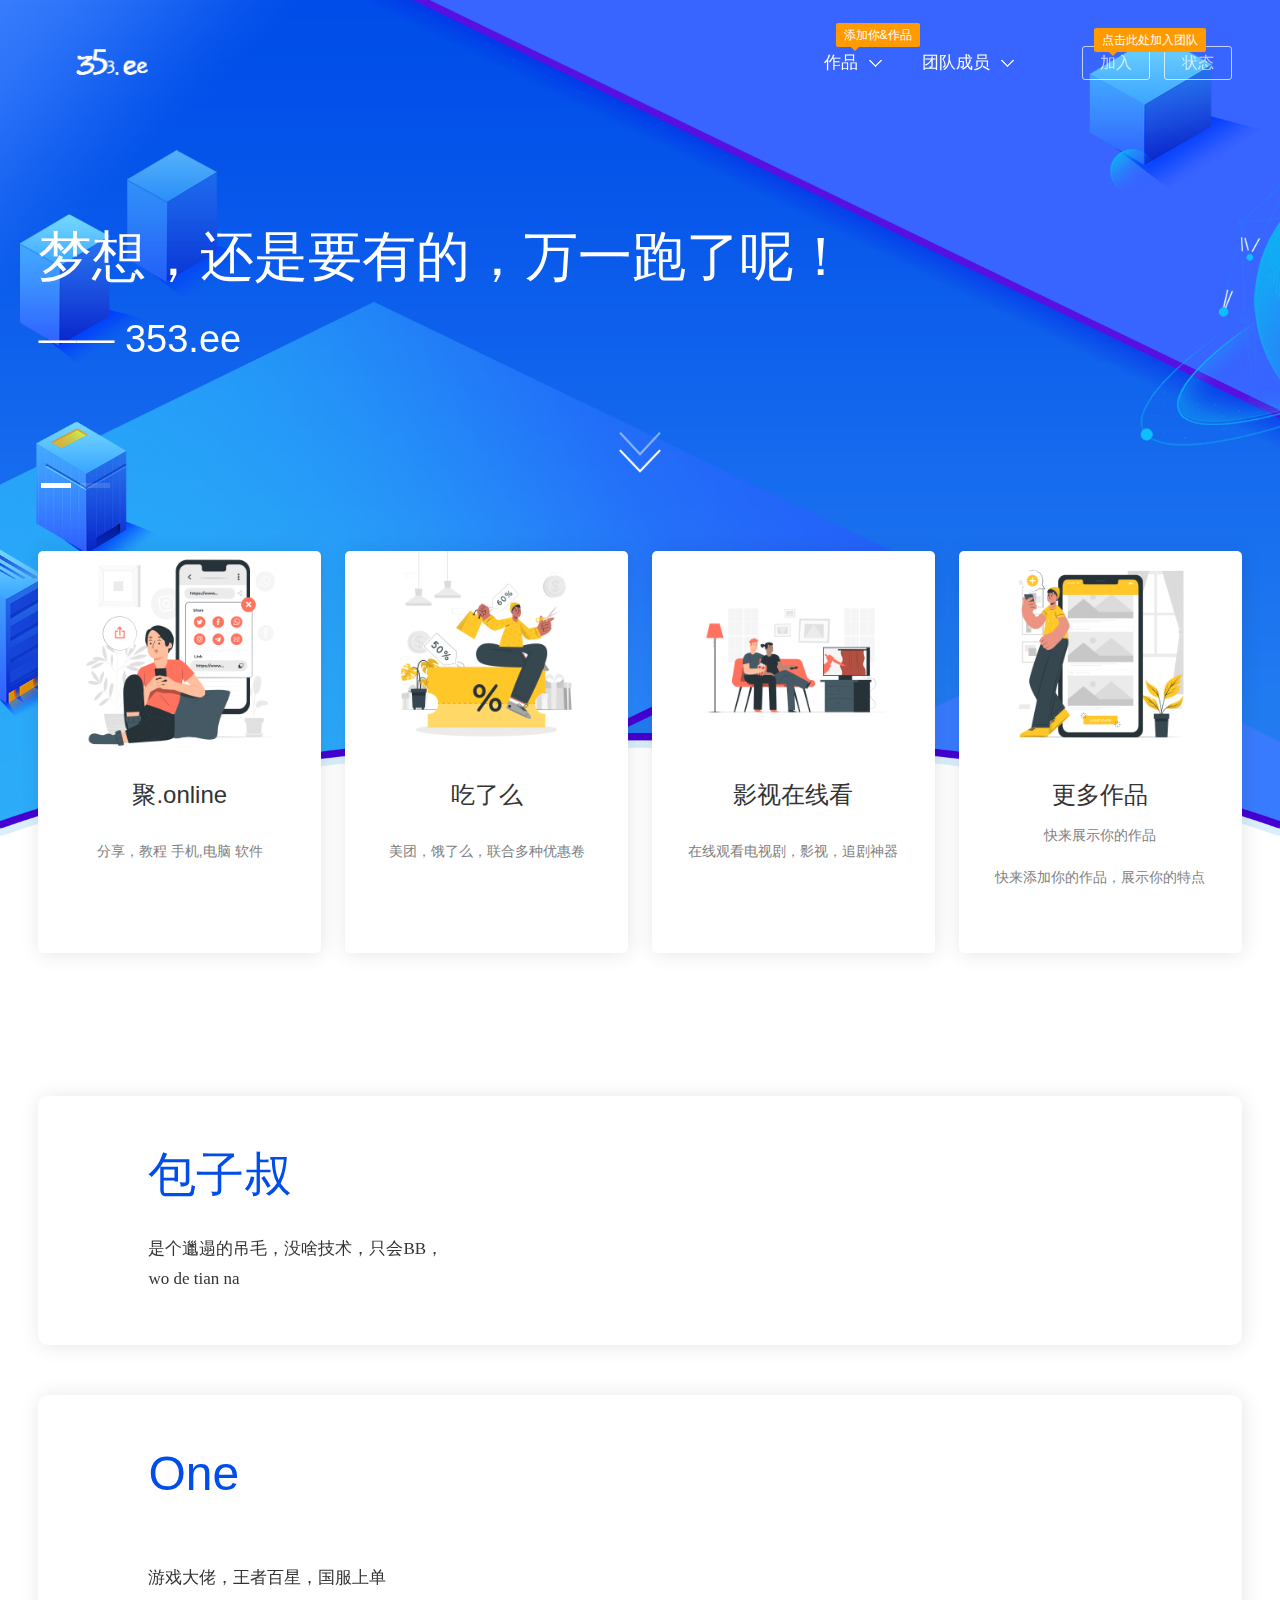
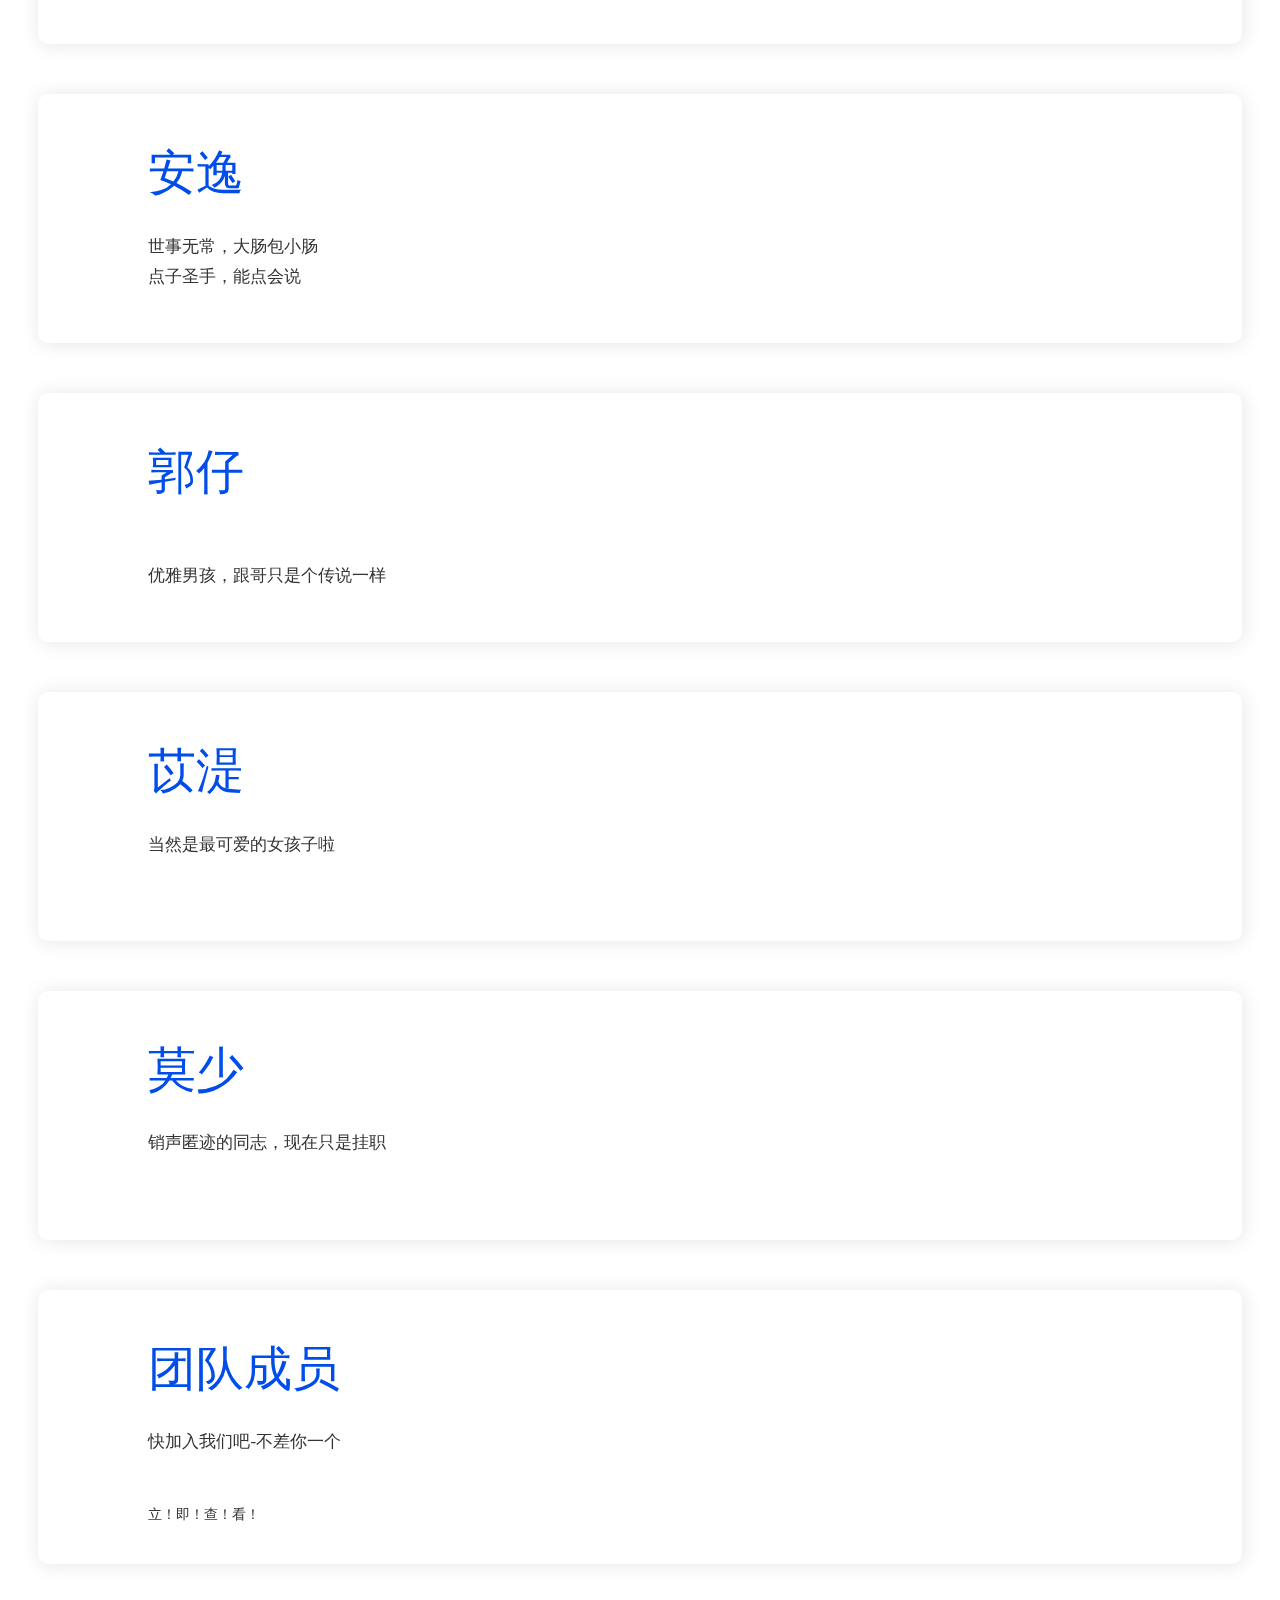
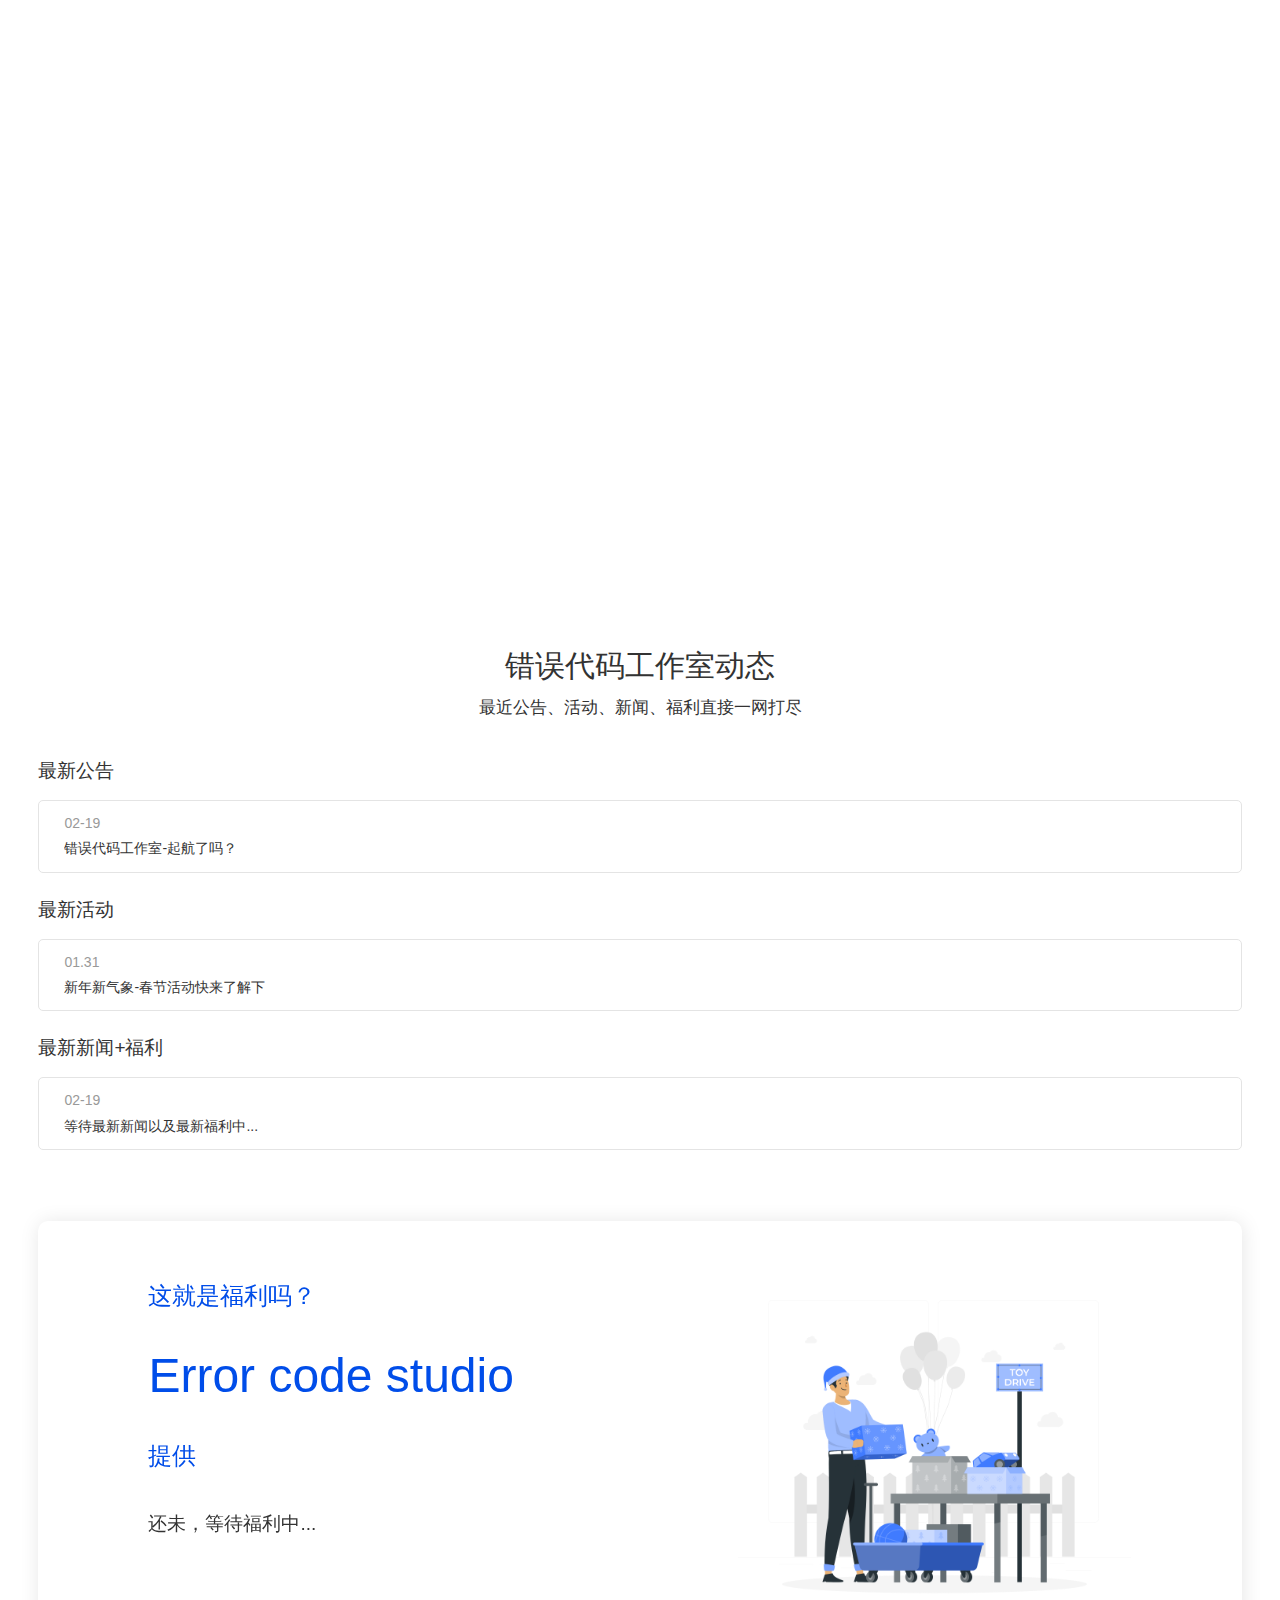
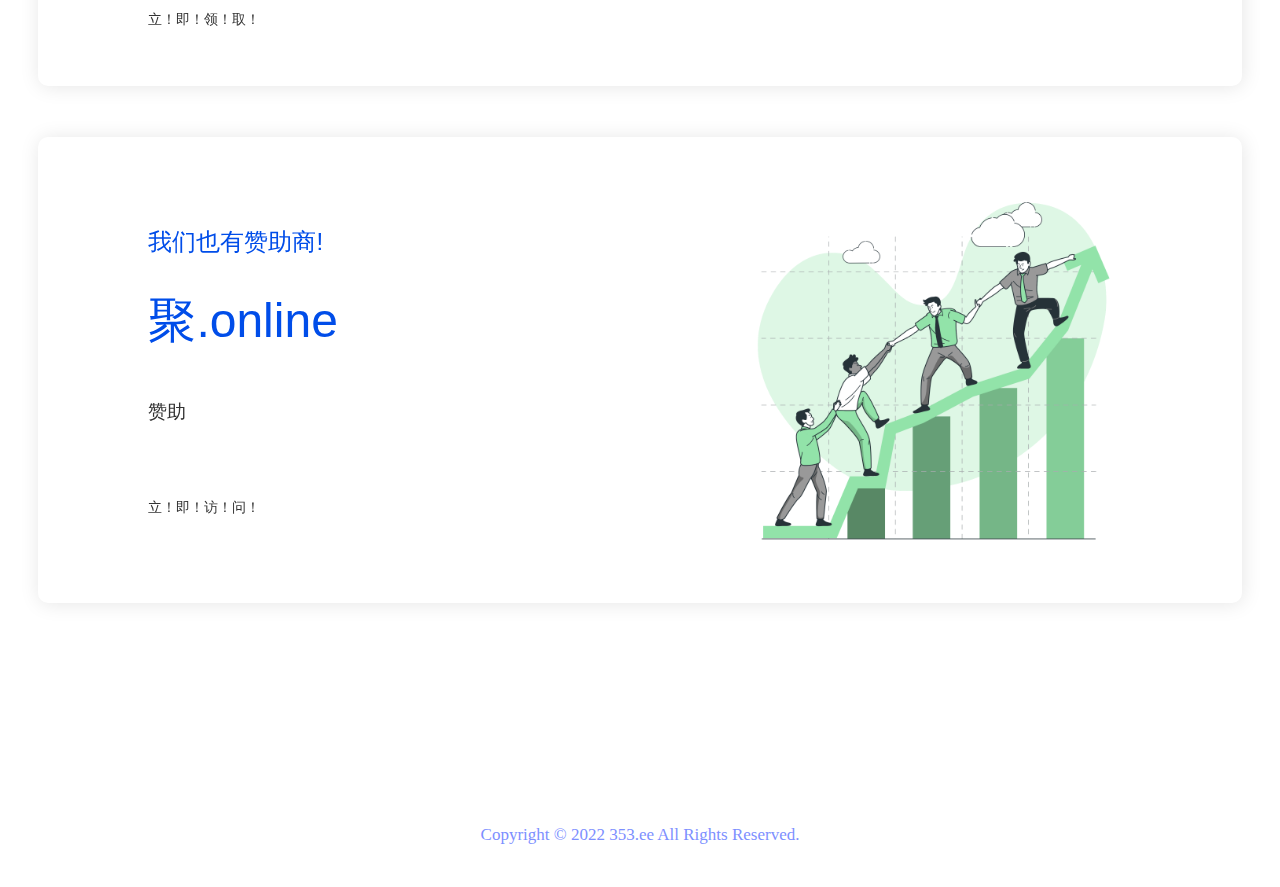
==== commit 017d8eb8: "Welfare" ====
--- a/index.html
+++ b/index.html
@@ -580,11 +580,14 @@
 <div class="left">
 <div class="t f-28">
 <b class="f-56">
-？？？
+团队成员
 </b>
 </div>
 <div class="f-18">
 快加入我们吧-不差你一个
+</div>
+<div class="f f-16">
+<a href="/Welfare" target="_blank"> 立！即！查！看！ </a>
 </div>
 </div>
 <div class="right">
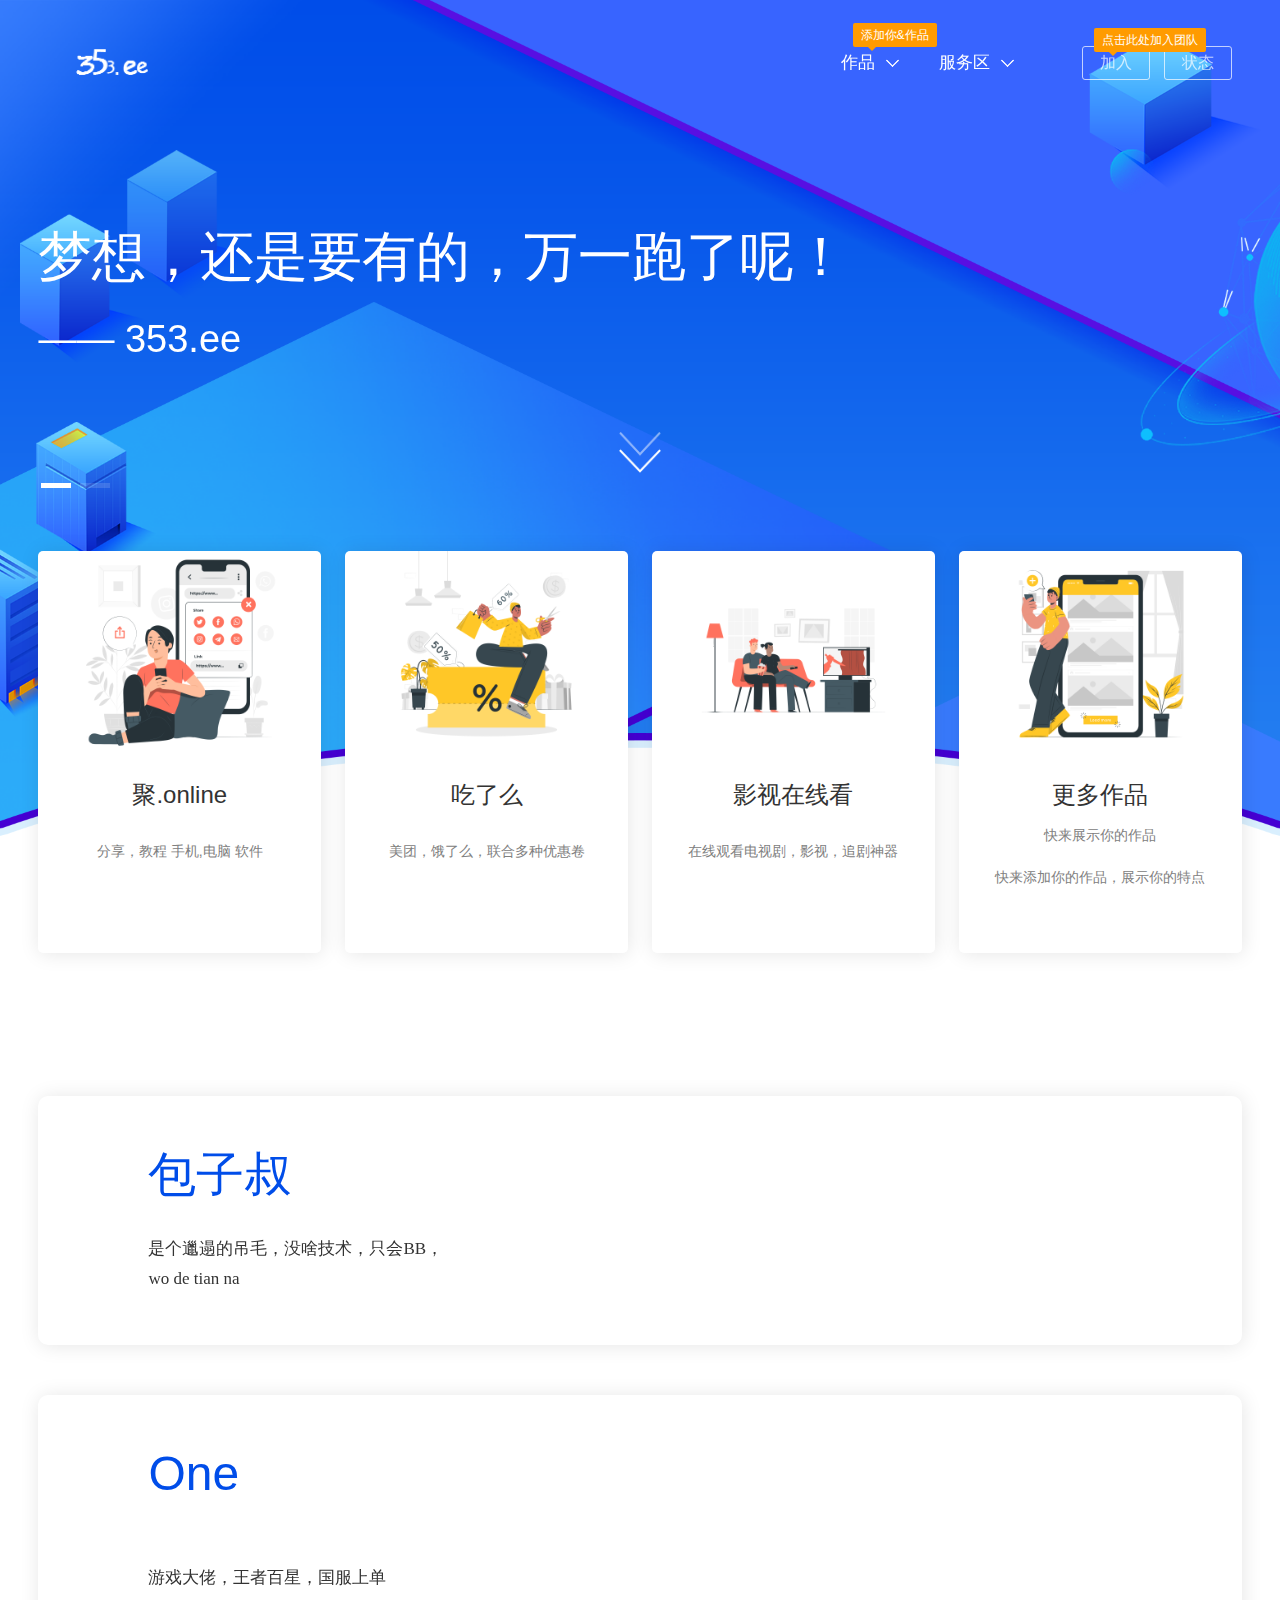
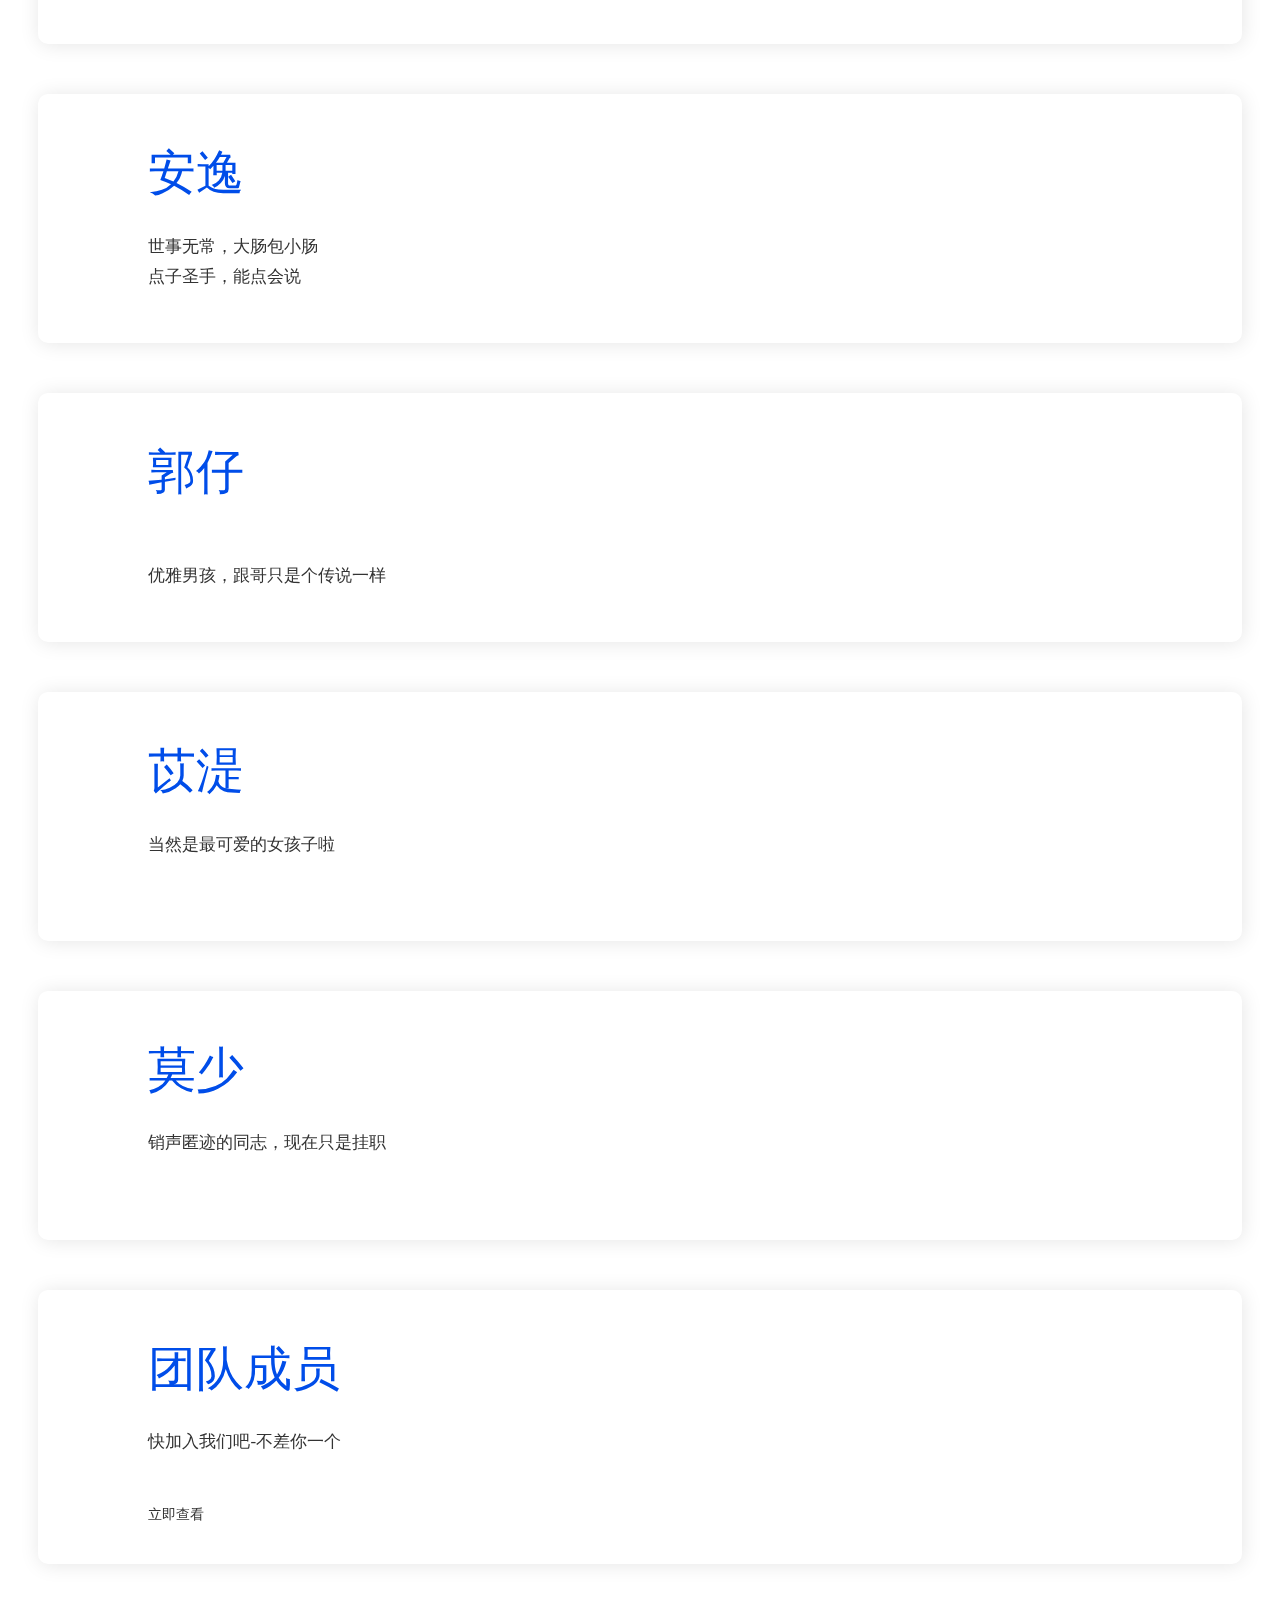
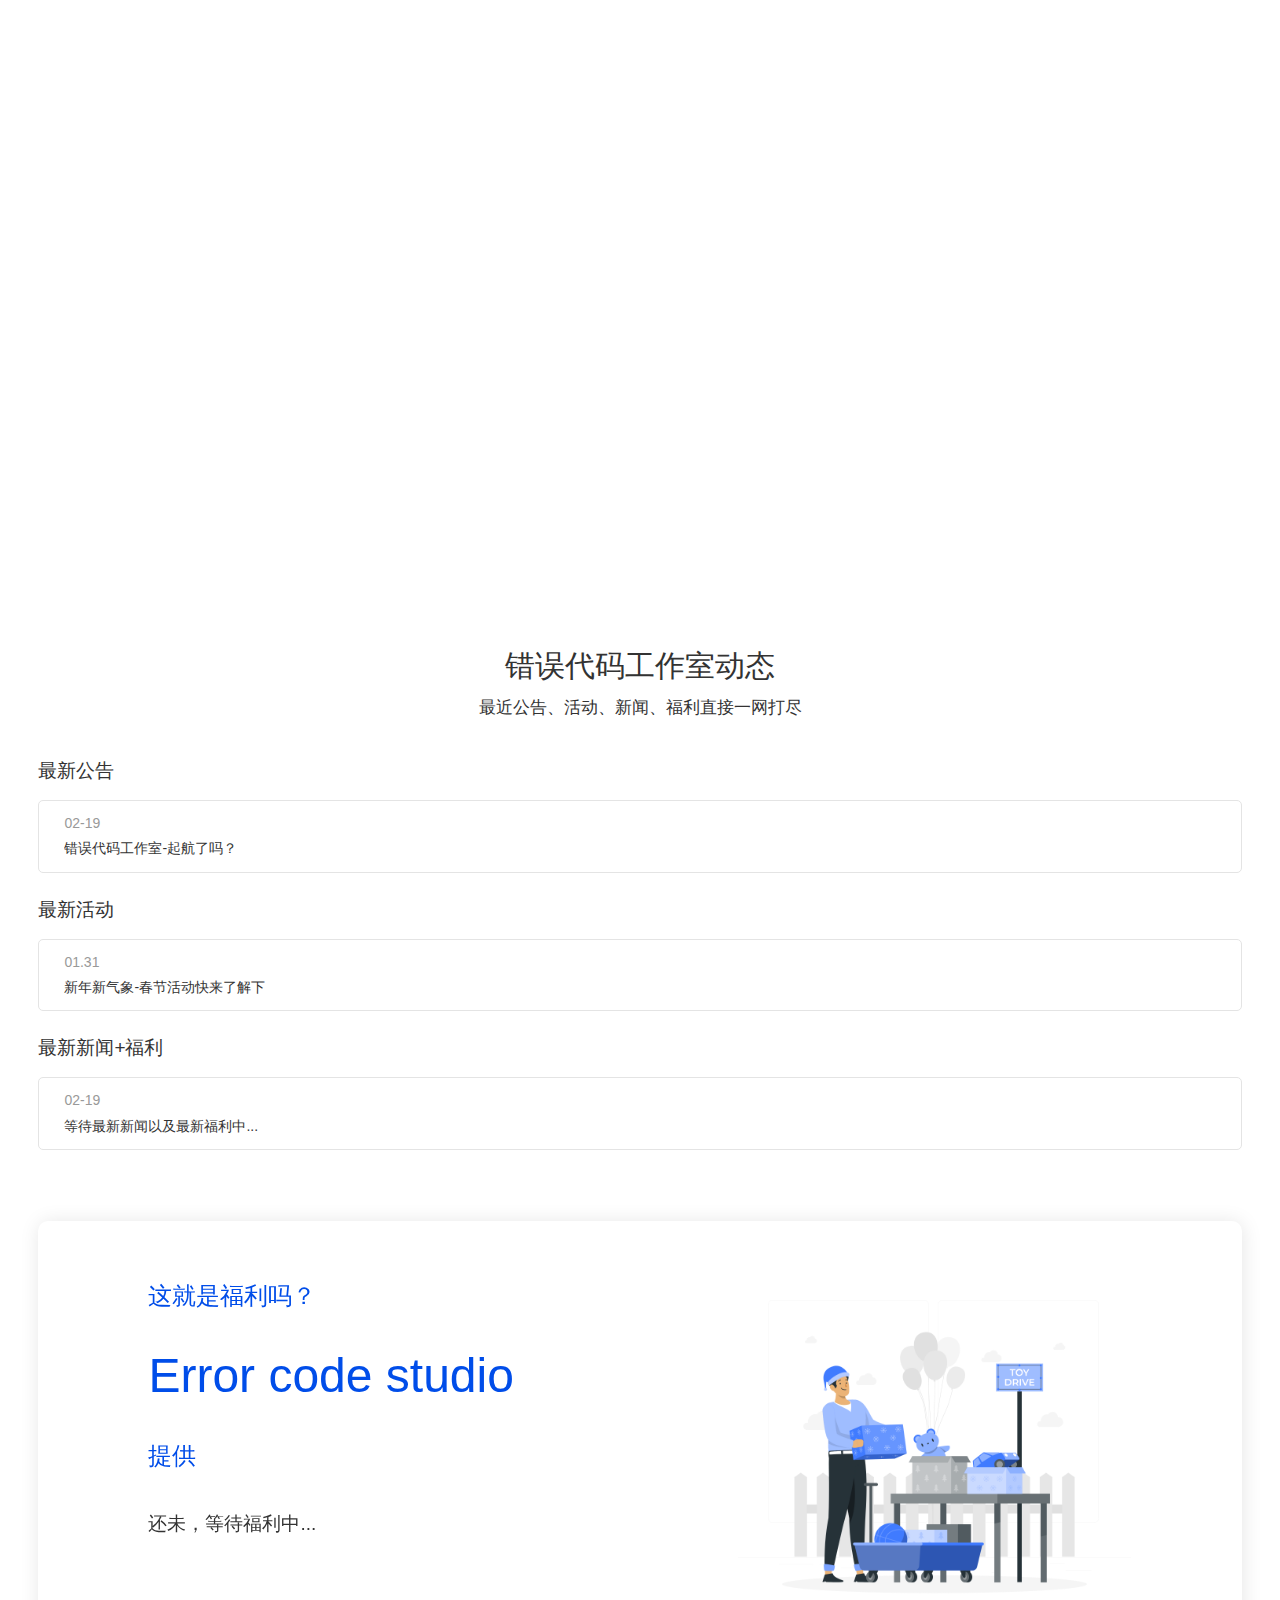
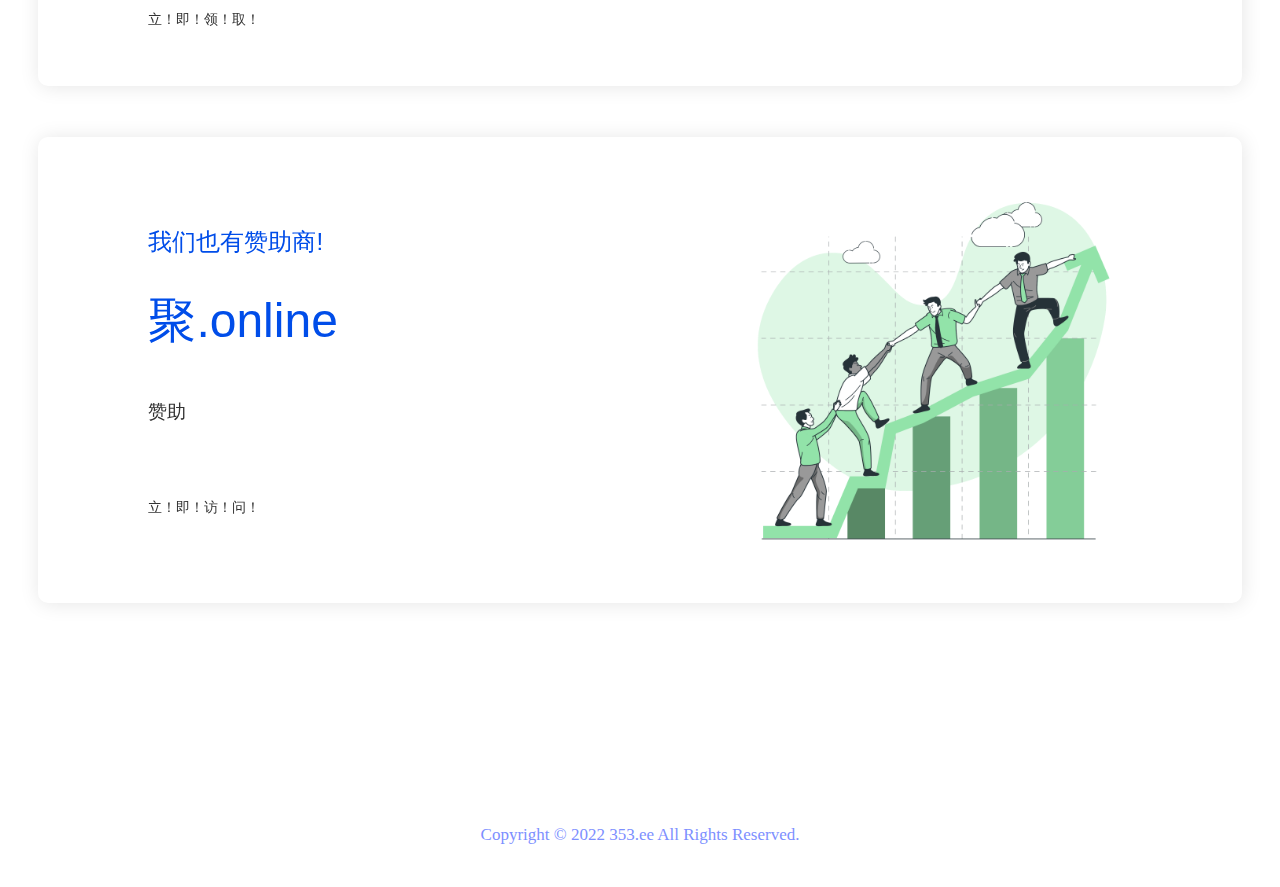
==== commit aa87ec21: "index" ====
--- a/index.html
+++ b/index.html
@@ -110,23 +110,23 @@
 </li>
 <li>
 <a href="#">
-团队成员
+服务区
 </a>
 <dl>
 <dd>
-<a href="#" target="_blank" class="flex fx">
+<a href="/Member" target="_blank" class="flex fx">
 <div class="s_navr">
 <h3>
-包子叔
+团队成员
 </h3>
 </div>
 </a>
 </dd>
 <dd>
-<a href="#" target="_blank" class="flex fx">
+<a href="/Welfare" target="_blank" class="flex fx">
 <div class="s_navr">
 <h3>
-one
+每月福利
 </h3>
 </div>
 </a>
@@ -587,7 +587,7 @@
 快加入我们吧-不差你一个
 </div>
 <div class="f f-16">
-<a href="/Welfare" target="_blank"> 立！即！查！看！ </a>
+<a href="/Member" target="_blank"> 立即查看 </a>
 </div>
 </div>
 <div class="right">
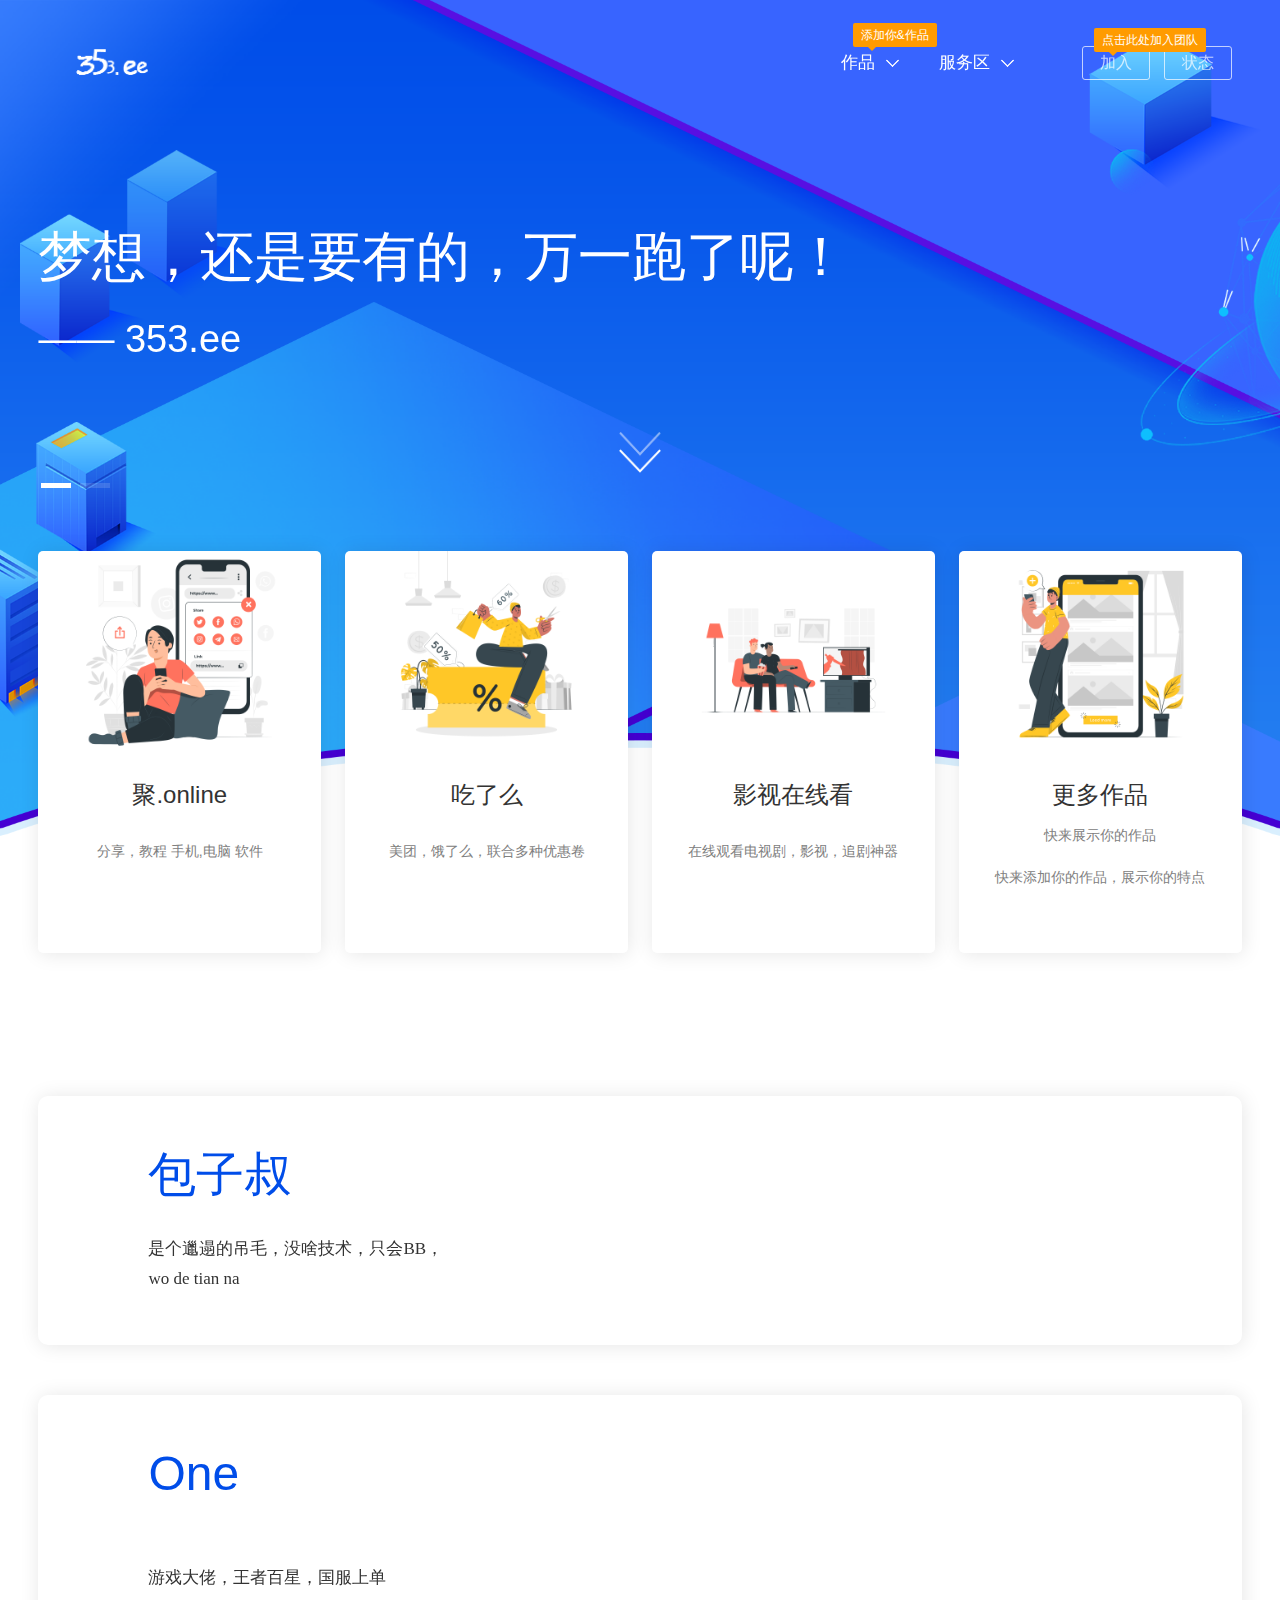
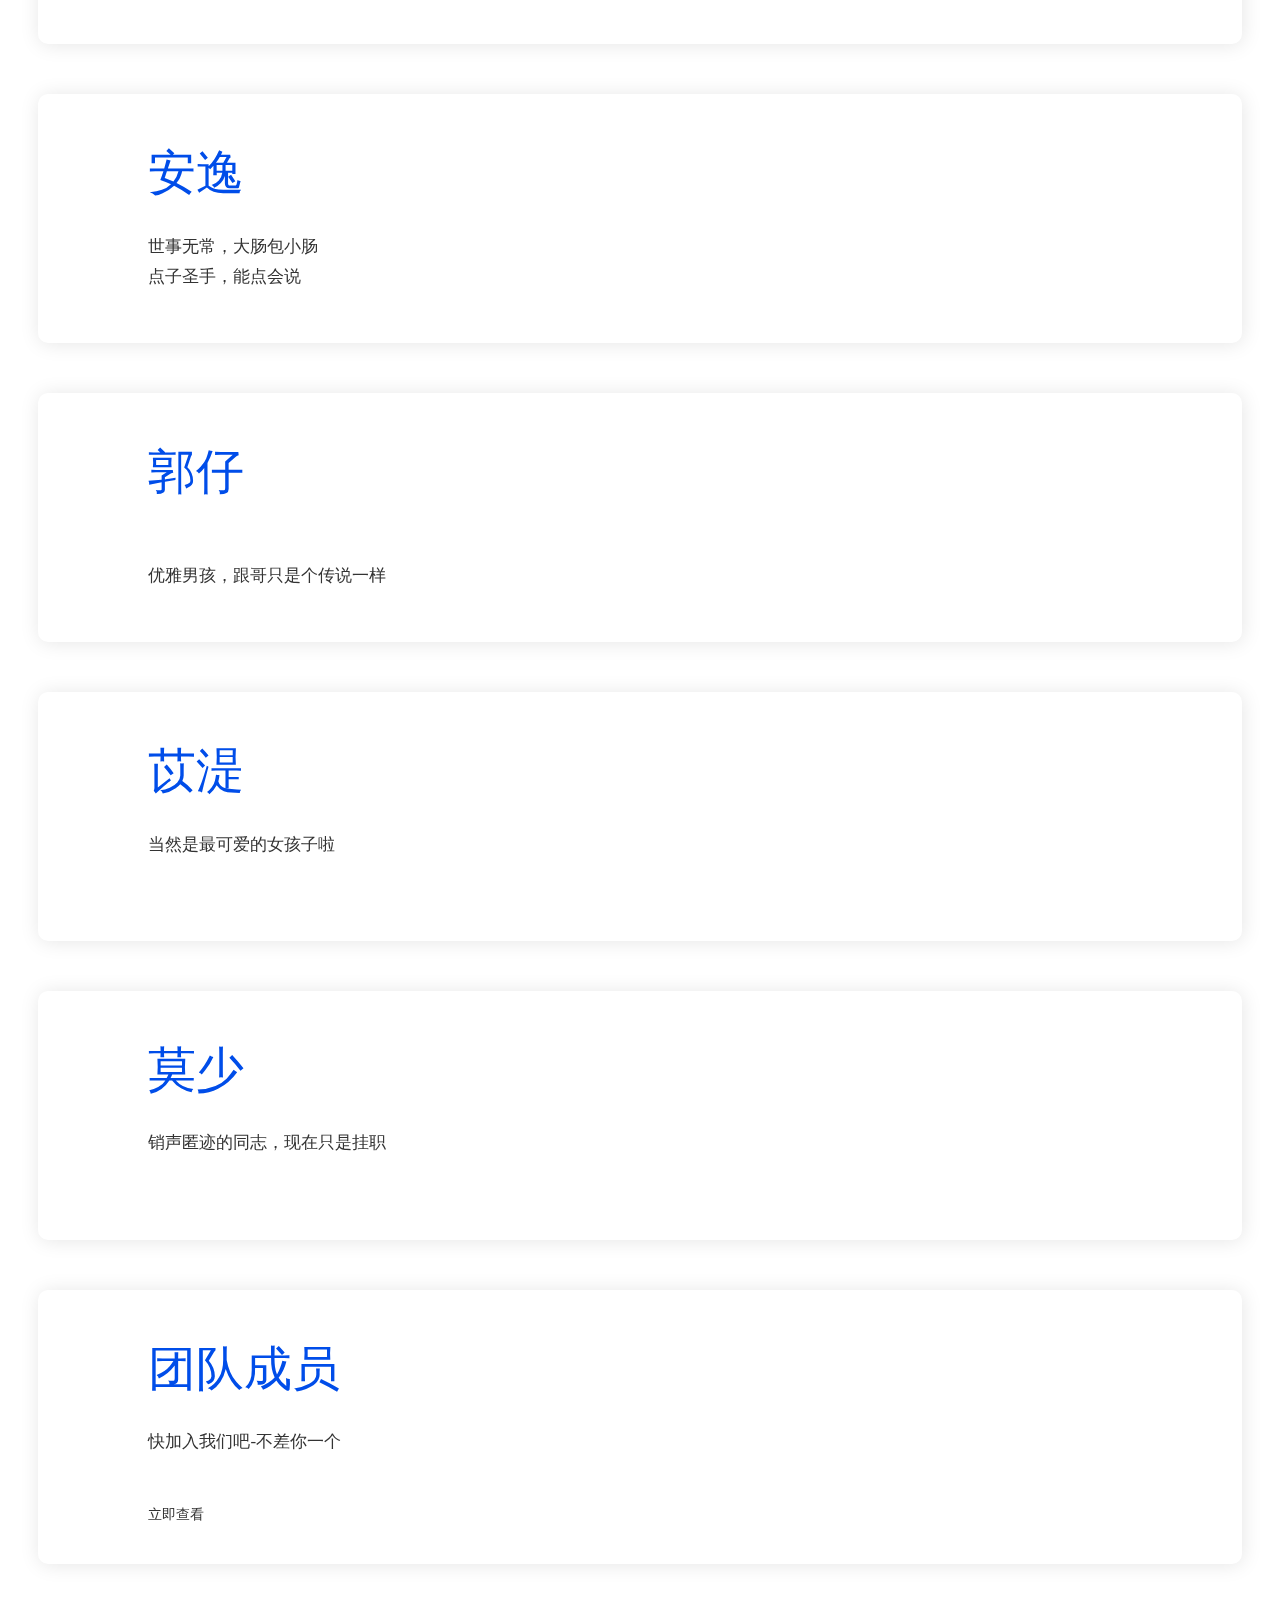
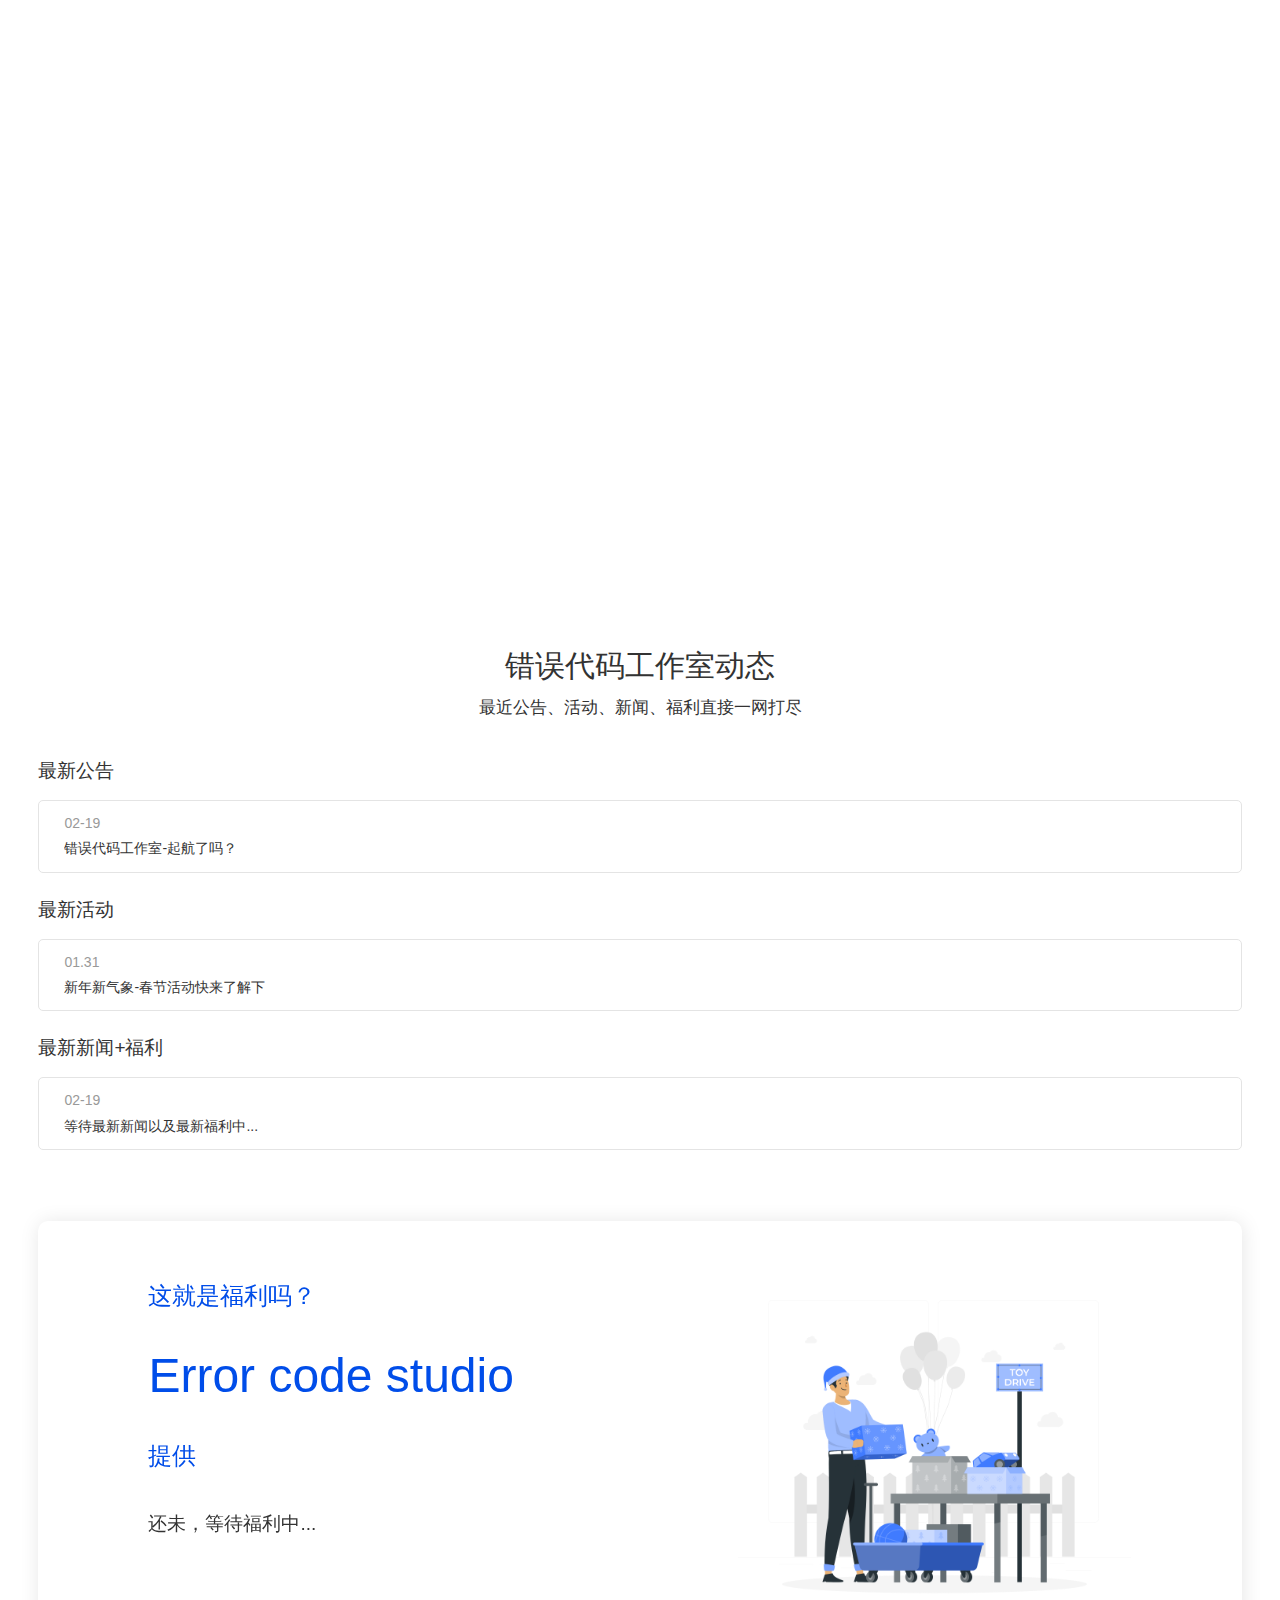
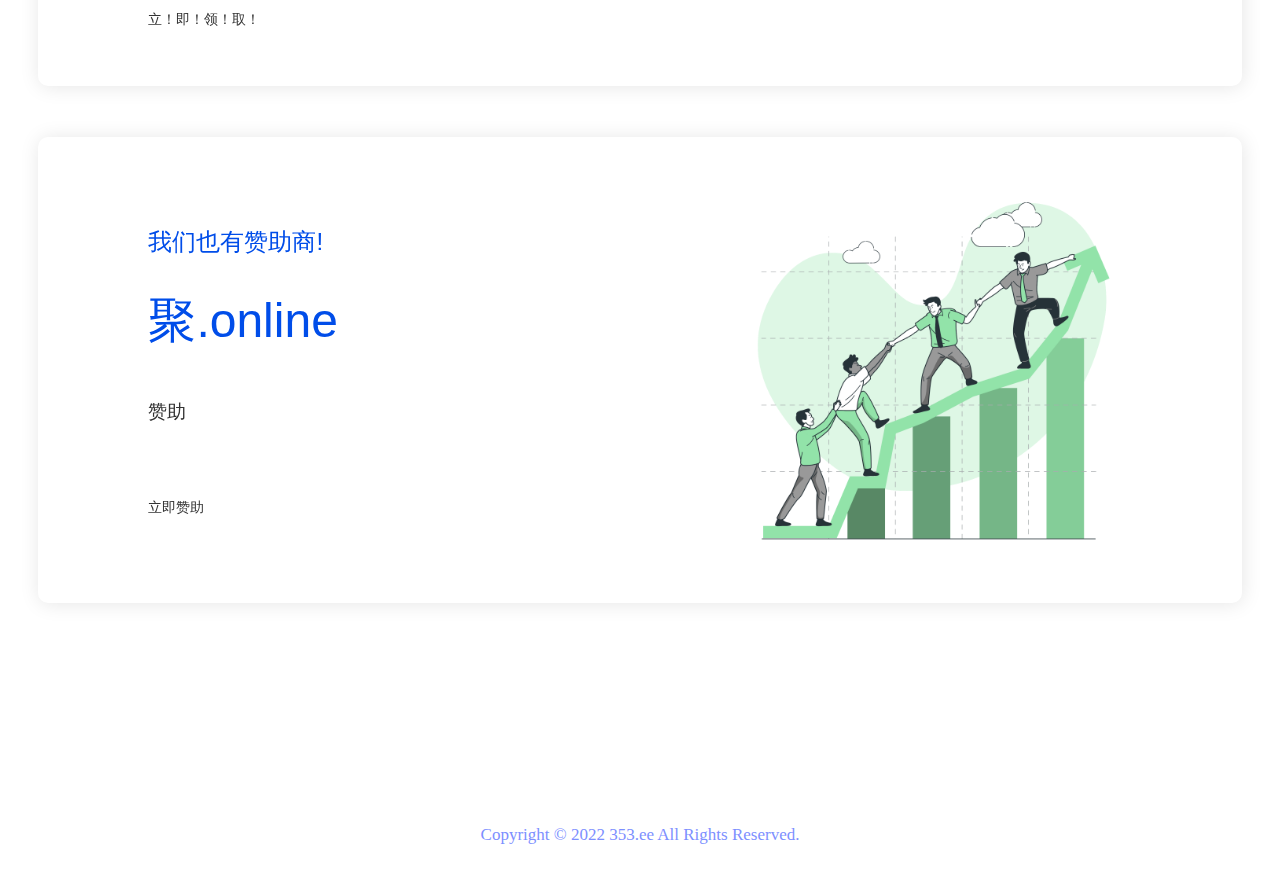
==== commit 9b7fe03f: "index" ====
--- a/index.html
+++ b/index.html
@@ -135,7 +135,7 @@
 <a href="#" class="flex fx">
 <div class="s_navr">
 <h3>
-安逸
+赞助我们
 </h3>
 </div>
 </a>
@@ -764,7 +764,7 @@
 </div>
 </br>
 <div class="f f-16">
-<a href="#" target="_blank"> 立！即！访！问！ </a>
+<a href="#" target="_blank"> 立即赞助 </a>
 </div>
 </div>
 <div class="right">
